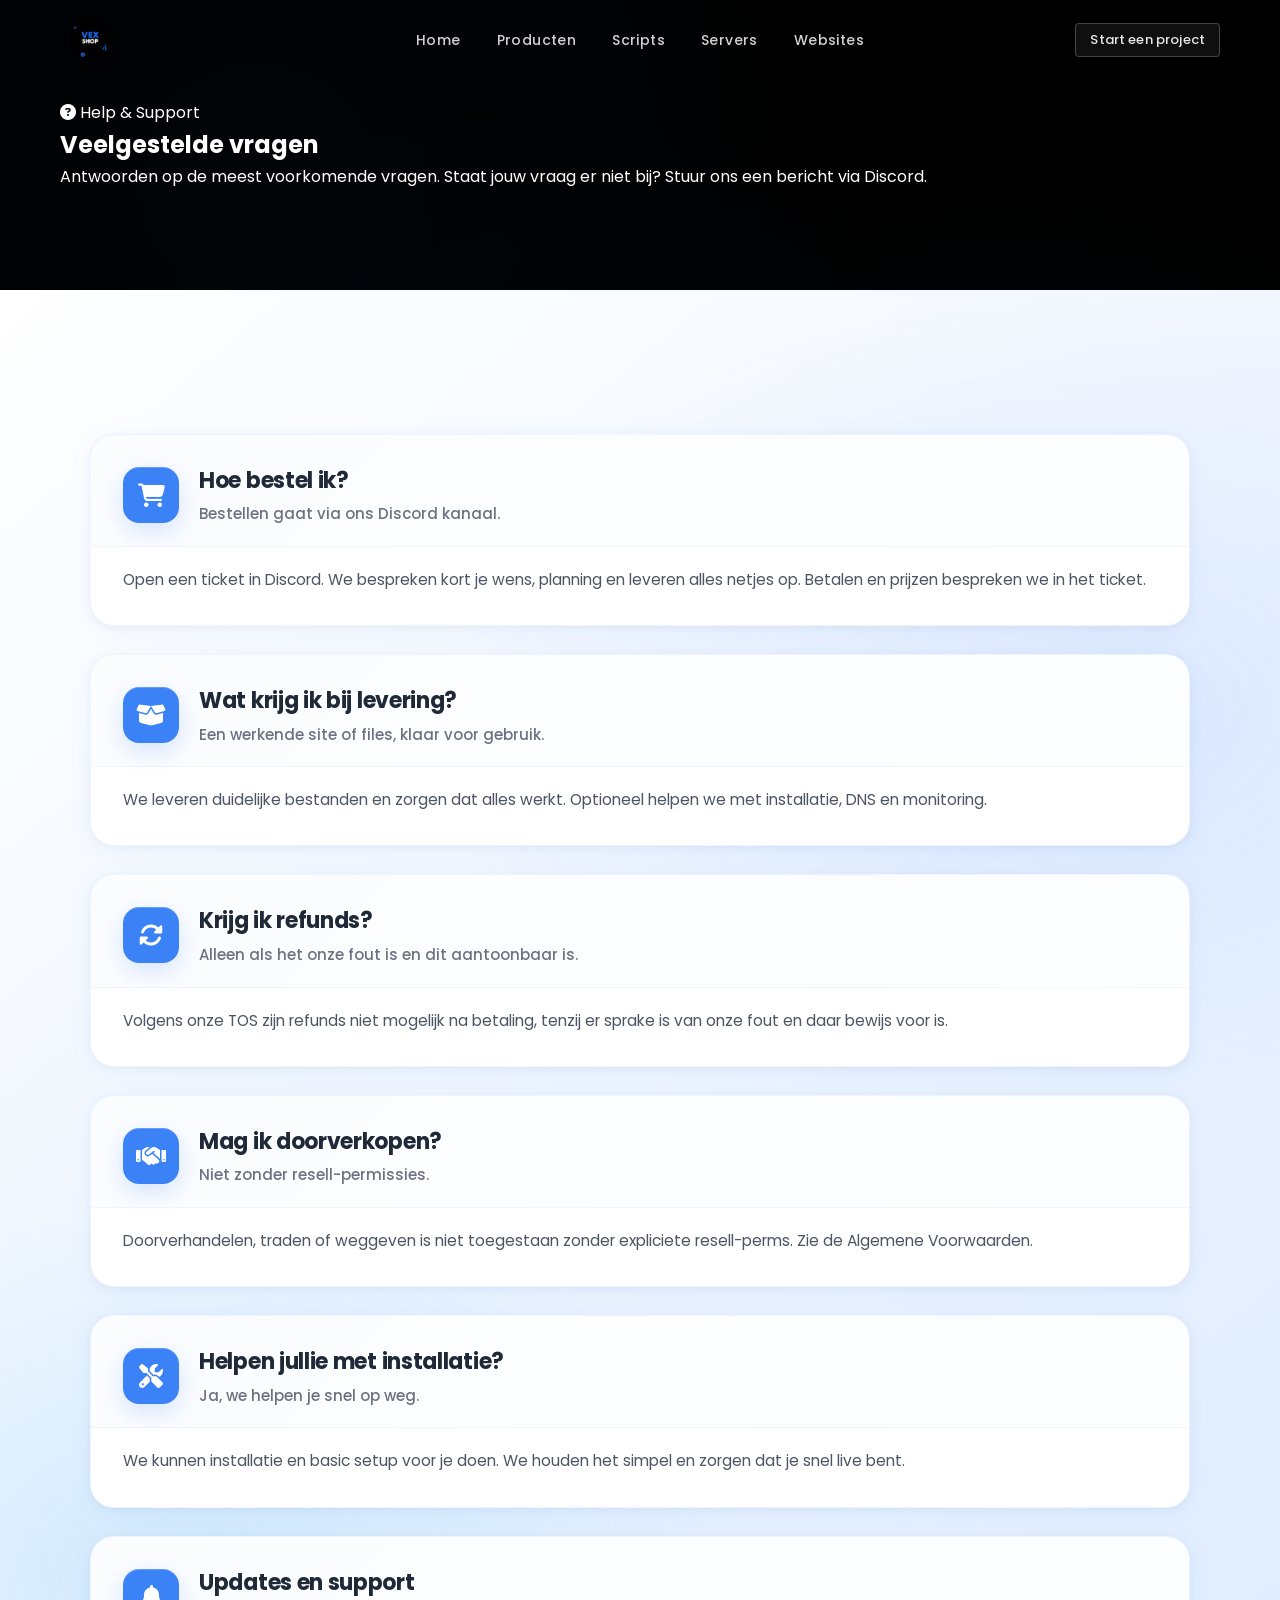
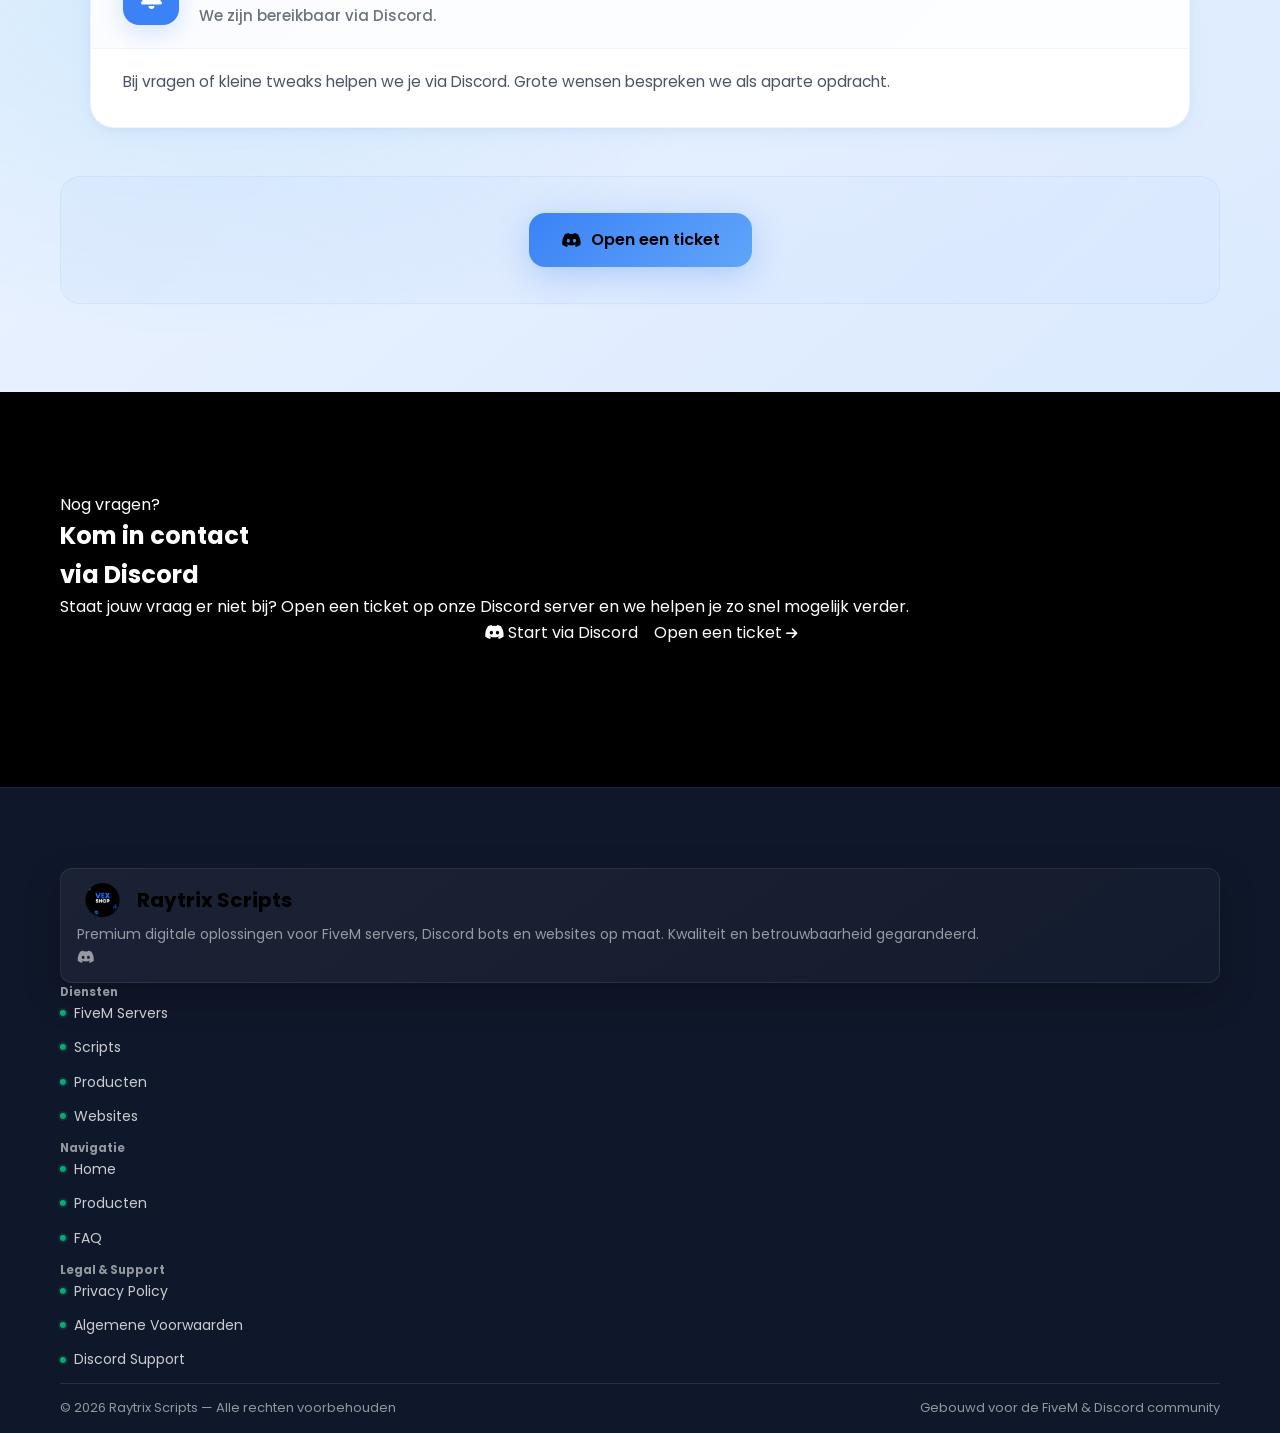
==== faq/index.html @ a4dfd723 "Create index.html" ====
<!DOCTYPE html>
<html lang="nl">
<head>
  <meta charset="UTF-8">
  <meta name="viewport" content="width=device-width, initial-scale=1.0">
  <meta name="description" content="Raytrix Scripts FAQ">
  <link rel="canonical" href="https://www.raytrix.nl/faq">
  <meta name="theme-color" content="#3b82f6">
  <meta property="og:type" content="website">
  <meta property="og:site_name" content="Raytrix Scripts">
  <meta property="og:title" content="FAQ - Raytrix Scripts">
  <meta property="og:description" content="Antwoorden op veelgestelde vragen. Hulp nodig? Open een ticket via Discord.">
  <meta property="og:url" content="https://www.raytrix.nl/faq">
  <meta property="og:image" content="https://www.raytrix.nl/assets/images/raytrixpng.png">
  <meta property="og:image:width" content="300">
  <meta property="og:image:height" content="300">
  <meta name="twitter:card" content="summary">
  <meta name="twitter:title" content="FAQ Raytrix Scripts">
  <meta name="twitter:description" content="Antwoorden op veelgestelde vragen. Hulp nodig? Open een ticket.">
  <meta name="twitter:image" content="https://www.raytrix.nl/assets/images/raytrixpng.png?v=2">
  <title>FAQ - Raytrix Scripts</title>
  <link rel="icon" type="image/png" href="../assets/images/favicon.png">
  <link rel="stylesheet" href="../assets/styles/main.css">
  <link rel="stylesheet" href="https://cdnjs.cloudflare.com/ajax/libs/font-awesome/6.4.0/css/all.min.css">
  <link href="https://fonts.googleapis.com/css2?family=Poppins:wght@300;400;500;600;700;800&display=swap" rel="stylesheet">
</head>
<body>
          <nav class="navbar" id="navbar">
        <div class="container">
            <div class="nav-wrapper">
                <a href="/home" class="logo">
                    <img src="../assets/images/raytrixpng.png" alt="Raytrix Scripts Logo">
                </a>
                <div class="nav-menu" id="navMenu">
                    <a href="/home" class="nav-link">Home</a>
                    <a href="/producten" class="nav-link">Producten</a>
                    <a href="/scripts" class="nav-link">Scripts</a>
                    <a href="/servers" class="nav-link">Servers</a>
                    <a href="/websites" class="nav-link">Websites</a>
                </div>
                <a href="https://discord.gg/raytrix" class="nav-cta-btn" target="_blank" rel="noopener noreferrer">Start een project</a>
                <div class="hamburger" id="hamburger">
                    <span></span>
                    <span></span>
                    <span></span>
                </div>
            </div>
        </div>
    </nav>

  <!-- Hero -->
      <section class="page-hero">
        <div class="container">
            <div class="page-hero-kicker">
                <i class="fas fa-circle-question"></i>
                Help & Support
            </div>
            <h1>Veelgestelde vragen</h1>
            <p class="page-hero-sub">Antwoorden op de meest voorkomende vragen. Staat jouw vraag er niet bij? Stuur ons een bericht via Discord.</p>
        </div>
    </section>

  <!-- FAQ content -->
  <section class="websites-band" id="faq">
    <div class="container">
      <div class="info-blocks">
        <section class="info-block">
          <header class="info-head">
            <span class="info-icon"><i class="fas fa-shopping-cart"></i></span>
            <div>
              <h3>Hoe bestel ik?</h3>
              <p>Bestellen gaat via ons Discord kanaal.</p>
            </div>
          </header>
          <p class="info-text">Open een ticket in Discord. We bespreken kort je wens, planning en leveren alles netjes op. Betalen en prijzen bespreken we in het ticket.</p>
        </section>

        <section class="info-block">
          <header class="info-head">
            <span class="info-icon"><i class="fas fa-box-open"></i></span>
            <div>
              <h3>Wat krijg ik bij levering?</h3>
              <p>Een werkende site of files, klaar voor gebruik.</p>
            </div>
          </header>
          <p class="info-text">We leveren duidelijke bestanden en zorgen dat alles werkt. Optioneel helpen we met installatie, DNS en monitoring.</p>
        </section>

        <section class="info-block">
          <header class="info-head">
            <span class="info-icon"><i class="fas fa-rotate"></i></span>
            <div>
              <h3>Krijg ik refunds?</h3>
              <p>Alleen als het onze fout is en dit aantoonbaar is.</p>
            </div>
          </header>
          <p class="info-text">Volgens onze TOS zijn refunds niet mogelijk na betaling, tenzij er sprake is van onze fout en daar bewijs voor is.</p>
        </section>

        <section class="info-block">
          <header class="info-head">
            <span class="info-icon"><i class="fas fa-handshake"></i></span>
            <div>
              <h3>Mag ik doorverkopen?</h3>
              <p>Niet zonder resell-permissies.</p>
            </div>
          </header>
          <p class="info-text">Doorverhandelen, traden of weggeven is niet toegestaan zonder expliciete resell-perms. Zie de Algemene Voorwaarden.</p>
        </section>

        <section class="info-block">
          <header class="info-head">
            <span class="info-icon"><i class="fas fa-screwdriver-wrench"></i></span>
            <div>
              <h3>Helpen jullie met installatie?</h3>
              <p>Ja, we helpen je snel op weg.</p>
            </div>
          </header>
          <p class="info-text">We kunnen installatie en basic setup voor je doen. We houden het simpel en zorgen dat je snel live bent.</p>
        </section>

        <section class="info-block">
          <header class="info-head">
            <span class="info-icon"><i class="fas fa-bell"></i></span>
            <div>
              <h3>Updates en support</h3>
              <p>We zijn bereikbaar via Discord.</p>
            </div>
          </header>
          <p class="info-text">Bij vragen of kleine tweaks helpen we je via Discord. Grote wensen bespreken we als aparte opdracht.</p>
        </section>
      </div>

      <div class="websites-cta">
        <a href="https://discord.gg/raytrix" class="btn btn-primary" target="_blank" rel="noopener noreferrer"><i class="fab fa-discord"></i> Open een ticket</a>
      </div>
    </div>
  </section>
    <!-- ============================================================
         CTA
    ============================================================ -->
    <section class="cta-section">
        <div class="cta-glow cta-glow-1"></div>
        <div class="cta-glow cta-glow-2"></div>
        <div class="cta-glow cta-glow-3"></div>
        <div class="cta-glow cta-glow-4"></div>
        <div class="container">
            <div class="cta-inner">
                <span class="cta-tag">Nog vragen?</span>
                <h2 class="cta-title">Kom in contact<br>via Discord</h2>
                <p class="cta-desc">Staat jouw vraag er niet bij? Open een ticket op onze Discord server en we helpen je zo snel mogelijk verder.</p>
                <div class="cta-actions">
                    <a href="https://discord.gg/raytrix" class="cta-btn-primary" target="_blank" rel="noopener noreferrer">
                        <i class="fab fa-discord cta-discord-icon"></i>
                        Start via Discord
                    </a>
                    <a href="https://discord.gg/raytrix" class="cta-btn-ghost">
                        Open een ticket <i class="fas fa-arrow-right" style="font-size:13px"></i>
                    </a>
                </div>
            </div>
        </div>
    </section>

    <!-- ============================================================
         FOOTER
    ============================================================ -->
    <footer class="footer-v2">
        <div class="container">
            <div class="footer-main">
                <div class="footer-brand">
                    <a href="/home" class="footer-logo">
                        <img src="../assets/images/raytrixpng.png" alt="Raytrix Scripts Logo">
                        <span>Raytrix Scripts</span>
                    </a>
                    <p>Premium digitale oplossingen voor FiveM servers, Discord bots en websites op maat. Kwaliteit en betrouwbaarheid gegarandeerd.</p>
                    <a href="https://discord.gg/raytrix" class="footer-discord-icon" target="_blank" rel="noopener noreferrer" aria-label="Discord Community">
                        <i class="fab fa-discord"></i>
                    </a>
                </div>
                <div class="footer-links">
                    <div class="footer-col">
                        <h5>Diensten</h5>
                        <ul>
                            <li><a href="/servers">FiveM Servers</a></li>
                            <li><a href="/scripts">Scripts</a></li>
                            <li><a href="/producten">Producten</a></li>
                            <li><a href="/websites">Websites</a></li>
                        </ul>
                    </div>
                    <div class="footer-col">
                        <h5>Navigatie</h5>
                        <ul>
                            <li><a href="/home">Home</a></li>
                            <li><a href="/producten">Producten</a></li>
                            <li><a href="/faq">FAQ</a></li>
                        </ul>
                    </div>
                    <div class="footer-col">
                        <h5>Legal &amp; Support</h5>
                        <ul>
                            <li><a href="/privacy">Privacy Policy</a></li>
                            <li><a href="/terms">Algemene Voorwaarden</a></li>
                            <li><a href="https://discord.gg/raytrix" target="_blank" rel="noopener noreferrer">Discord Support</a></li>
                        </ul>
                    </div>
                </div>
            </div>
            <div class="footer-bottom">
                <span>&copy; 2026 Raytrix Scripts &mdash; Alle rechten voorbehouden</span>
                <span>Gebouwd voor de FiveM &amp; Discord community</span>
            </div>
        </div>
    </footer>


  <button class="scroll-top" id="scrollTop" aria-label="Terug naar boven" title="Terug naar boven">
    <i class="fas fa-arrow-up"></i>
  </button>

  <script src="../js/main.js"></script>
</body>
</html>
---- assets/styles/main.css ----
/* ============================================
   PRODUCT HERO ALTERNATE (Split Layout)
   ============================================ */
.product-hero-alt {
    position: relative;
    padding: 90px 0 70px;
    min-height: 58vh;
    display: flex;
    align-items: center;
    color: #000000;
    overflow: hidden;
}

.product-hero-alt .hero-bg-layer {
    position: absolute;
    inset: 0;
    background:
        radial-gradient(1100px 600px at 85% 35%, rgba(59,130,246,0.15) 0%, rgba(59,130,246,0) 60%),
        radial-gradient(900px 520px at 15% 70%, rgba(96,165,250,0.14) 0%, rgba(96,165,250,0) 65%),
        linear-gradient(135deg, #3e75b3 0%, #28549d 55%, #0a2c56 100%);
    background-blend-mode: screen, screen, normal;
    filter: saturate(1.05);
    z-index: 0;
}

.product-hero-alt::after {
    content: '';
    position: absolute;
    inset: 0;
    background: linear-gradient(to bottom, rgba(0,0,0,0.25), rgba(0,0,0,0.4));
    mix-blend-mode: multiply;
    pointer-events: none;
}

.product-hero-alt .container { position: relative; z-index: 2; }

.hero-flex { display: flex; flex-wrap: wrap; gap: 46px; align-items: stretch; justify-content: space-between; }

.hero-panel {
    background: linear-gradient(135deg, rgba(255,255,255,0.14) 0%, rgba(255,255,255,0.06) 100%);
    -webkit-backdrop-filter: blur(18px);
            backdrop-filter: blur(18px);
    border: 1px solid rgba(255,255,255,0.25);
    border-radius: 28px;
    position: relative;
    box-shadow: 0 18px 54px rgba(0,0,0,0.25);
    overflow: hidden;
    flex: 1 1 460px;
    display: flex;
}

.hero-panel::before {
    content: '';
    position: absolute;
    inset: 0;
    background: linear-gradient(160deg, rgba(255,255,255,0.35), rgba(255,255,255,0));
    opacity: .18;
    pointer-events: none;
}

.hero-panel-inner { padding: 42px 44px 40px; display: flex; flex-direction: column; gap: 20px; }

.hero-chip {
    display: inline-flex; align-items: center; gap:8px;
    padding: 8px 18px;
    font-size: 12px; font-weight:700; letter-spacing:1px; text-transform:uppercase;
    background: rgba(255,255,255,0.18);
    border:1px solid rgba(255,255,255,0.38);
    border-radius: 999px;
}

.product-hero-alt h1 { font-size: 52px; font-weight: 800; line-height:1.05; margin: 4px 0 8px; }
.product-hero-alt .hero-lead { font-size:17px; line-height:1.55; max-width: 640px; color: rgba(255,255,255,0.92); }

.hero-points { display: flex; flex-wrap: wrap; gap: 14px 24px; margin: 4px 0 6px; }
.hero-points li { display: inline-flex; align-items: center; gap:8px; font-size:13px; font-weight:600; letter-spacing:.3px; }
.hero-points i { font-size:14px; color:#ffffff; }

.hero-actions { display: flex; flex-wrap: wrap; gap: 16px; margin-top: 6px; }

/* Showcase Panel */
.showcase-panel { flex: 0 1 380px; padding: 34px 36px 32px; flex-direction: column; justify-content: space-between; }
.showcase-grid { display: grid; grid-template-columns: repeat(2, minmax(140px,1fr)); gap: 18px; }
.showcase-item { position: relative; background: rgba(255,255,255,0.12); border:1px solid rgba(255,255,255,0.28); border-radius: 18px; padding: 18px 16px 16px; display:flex; flex-direction:column; gap:10px; overflow:hidden; transition: var(--transition-normal); }
.showcase-item::after { content:''; position:absolute; inset:0; background: linear-gradient(135deg, rgba(255,255,255,0.35), rgba(255,255,255,0)); opacity:0; transition: var(--transition-normal); }
.showcase-item:hover { transform: translateY(-6px); box-shadow: 0 12px 36px rgba(0,0,0,0.28); }
.showcase-item:hover::after { opacity:.35; }
.showcase-item span { font-size:13px; font-weight:600; letter-spacing:.4px; color:#ffffff; }
.sc-icon { width:46px; height:46px; display:flex; align-items:center; justify-content:center; border-radius:14px; background: linear-gradient(135deg, #3b82f6,#60a5fa); color:#ffffff; font-size:20px; box-shadow:0 6px 18px rgba(59,130,246,0.35); }

.hero-mini-metrics { display:flex; gap: 26px; margin-top: 34px; flex-wrap:wrap; }
.metric { display:flex; flex-direction:column; gap:4px; }
.met-value { font-size:34px; font-weight:800; line-height:1; }
.met-label { font-size:12px; font-weight:600; letter-spacing:1px; text-transform:uppercase; color: rgba(255,255,255,0.85); }

@media (max-width: 1100px){ .hero-flex { gap:38px; } .product-hero-alt h1{ font-size:48px; } }
@media (max-width: 968px){ .hero-flex { flex-direction:column; } .showcase-panel { flex:1 1 auto; } .hero-panel { flex:1 1 auto; } .hero-mini-metrics { justify-content:center; } .product-hero-alt h1{ font-size:46px; text-align:center; } .product-hero-alt .hero-lead, .hero-points{ text-align:center; justify-content:center; } .hero-actions{ justify-content:center; } .hero-chip{ margin-left:auto; margin-right:auto; } }
@media (max-width: 600px){ .product-hero-alt{ padding:70px 0 60px; min-height:62vh; } .product-hero-alt h1{ font-size:38px; } .hero-panel-inner{ padding:34px 32px 32px; } .showcase-grid{ gap:14px; } .sc-icon{ width:42px; height:42px; font-size:18px; } .met-value{ font-size:30px; } }
/* ============================================
   Raytrix Scripts - MAIN STYLESHEET
   Professional Green & White Theme
   ============================================ */

/* ============================================
   VARIABLES & RESET
   ============================================ */
:root {
    /* Colors */
    --primary-color: #3b82f6;
    --primary-dark: #60a5fa;
    --primary-light: #93c5fd;
    --primary-glow: rgba(59, 130, 246, 0.3);
    
    --secondary-color: #ffffff;
    --secondary-light: #374151;
    
    --white: #000000;
    --off-white: #f9fafb;
    --light-gray: #f3f4f6;
    --gray: #9ca3af;
    --dark-gray: #bbc8d9;
    
    --success: #3b82f6;
    --warning: #f59e0b;
    --error: #ef4444;
    
    /* Gradients */
    --gradient-primary: linear-gradient(135deg, #3b82f6 0%, #60a5fa 100%);
    --gradient-overlay: linear-gradient(135deg, rgba(59, 130, 246, 0.9) 0%, rgba(96, 165, 250, 0.95) 100%);
    --gradient-light: linear-gradient(to bottom, rgba(255, 255, 255, 0.05), rgba(255, 255, 255, 0));
    
    /* Typography */
    --font-primary: 'Poppins', sans-serif;
    --font-size-base: 16px;
    
    /* Spacing */
    --container-width: 1200px;
    --section-padding: 100px 0;
    --section-padding-mobile: 60px 0;
    
    /* Shadows */
    --shadow-sm: 0 2px 8px rgba(0, 0, 0, 0.05);
    --shadow-md: 0 4px 16px rgba(0, 0, 0, 0.1);
    --shadow-lg: 0 8px 32px rgba(0, 0, 0, 0.15);
    --shadow-xl: 0 16px 48px rgba(0, 0, 0, 0.2);
    --shadow-blue: 0 8px 32px rgba(59, 130, 246, 0.3);
    
    /* Border Radius */
    --radius-sm: 8px;
    --radius-md: 12px;
    --radius-lg: 16px;
    --radius-xl: 24px;
    
    /* Transitions */
    --transition-fast: 0.2s ease;
    --transition-normal: 0.3s ease;
    --transition-slow: 0.5s ease;
}

* {
    margin: 0;
    padding: 0;
    box-sizing: border-box;
}

html {
    scroll-behavior: smooth;
    overflow-x: hidden;
}

body {
    font-family: var(--font-primary);
    font-size: var(--font-size-base);
    line-height: 1.6;
    color: var(--secondary-color);
    background-color: var(--white);
    overflow-x: hidden;
}

/* Background Pattern */
body::before {
    content: '';
    position: fixed;
    top: 0;
    left: 0;
    width: 100%;
    height: 100%;
    background-image: 
        radial-gradient(circle at 20% 20%, rgba(59, 130, 246, 0.03) 0%, transparent 50%),
        radial-gradient(circle at 80% 80%, rgba(59, 130, 246, 0.03) 0%, transparent 50%),
        radial-gradient(circle at 40% 60%, rgba(59, 130, 246, 0.02) 0%, transparent 50%);
    pointer-events: none;
    z-index: -1;
}

img {
    max-width: 100%;
    height: auto;
    display: block;
}

a {
    text-decoration: none;
    color: inherit;
    transition: var(--transition-normal);
}

ul {
    list-style: none;
}

/* ============================================
   CONTAINER
   ============================================ */
.container {
    max-width: var(--container-width);
    margin: 0 auto;
    padding: 0 20px;
}

/* ============================================
   NAVIGATION
   ============================================ */
.navbar {
    position: fixed;
    top: 0;
    left: 0;
    width: 100%;
    padding: 20px 0;
    background-color: transparent;
    z-index: 1000;
    transition: var(--transition-normal);
}

.navbar.scrolled {
    background-color: rgba(0, 0, 0, 0.98);
    -webkit-backdrop-filter: blur(10px);
    backdrop-filter: blur(10px);
    box-shadow: var(--shadow-sm);
    padding: 15px 0;
}

.nav-wrapper {
    display: flex;
    justify-content: space-between;
    align-items: center;
    position: relative;
}

.logo {
    display: flex;
    align-items: center;
    gap: 0;
    transition: all 0.3s ease;
    cursor: pointer;
    position: relative;
}

.logo:hover {
    transform: translateY(-2px);
}

.logo:hover img {
    transform: rotate(-5deg) scale(1.08);
    filter: drop-shadow(0 4px 12px rgba(59,130,246,0.45));
}

.navbar:not(.scrolled) .logo:hover {
    color: #ffffff;
    text-shadow: 0 0 12px rgba(255,255,255,0.6);
}

.navbar.scrolled .logo {
    color: var(--secondary-color);
}

.navbar.scrolled .logo:hover {
    color: var(--primary-color);
}

.logo img {
    height: 40px;
    width: auto;
    filter: drop-shadow(0 2px 8px rgba(0, 0, 0, 0.2));
    transition: all 0.3s ease;
}

.navbar.scrolled .logo img {
    filter: drop-shadow(0 2px 4px rgba(0, 0, 0, 0.1));
}

.nav-menu {
    display: flex;
    align-items: center;
    gap: 36px;
    position: absolute;
    left: 50%;
    transform: translateX(-50%);
}

.nav-link {
    color: rgba(255, 255, 255, 0.82);
    font-size: 14px;
    font-weight: 500;
    letter-spacing: 0.4px;
    position: relative;
    padding: 6px 0;
    transition: color 0.2s ease;
    white-space: nowrap;
}

.navbar.scrolled .nav-link {
    color: #334155;
}

/* Underline: white on dark hero, blue on white scrolled navbar */
.nav-link::after {
    content: '';
    position: absolute;
    bottom: 0;
    left: 0;
    width: 0;
    height: 2px;
    background: rgba(255, 255, 255, 0.92);
    border-radius: 2px;
    transition: width 0.25s ease;
}

.navbar.scrolled .nav-link::after {
    background: #3b82f6;
}

.nav-link:hover::after,
.nav-link.active::after {
    width: 100%;
}

/* Ensure active underline persists in both states */
.navbar:not(.scrolled) .nav-link.active::after {
    width: 100%;
    background: rgba(255, 255, 255, 0.92);
}

.navbar.scrolled .nav-link.active::after {
    width: 100%;
    background: #3b82f6;
}

.nav-link:hover,
.nav-link.active {
    color: #ffffff;
}

.navbar.scrolled .nav-link:hover,
.navbar.scrolled .nav-link.active {
    color: #3b82f6;
}

/* ─── CTA Button in Navbar ─────────────────────── */
.nav-cta-btn {
    padding: 6px 14px;
    background: rgba(255, 255, 255, 0.06);
    border: 1px solid rgba(255, 255, 255, 0.22);
    color: rgba(255, 255, 255, 0.90);
    font-size: 13px;
    font-weight: 500;
    letter-spacing: 0.15px;
    border-radius: 4px;
    white-space: nowrap;
    flex-shrink: 0;
    text-decoration: none;
    transition: background 0.2s ease, border-color 0.2s ease, color 0.2s ease;
}

.nav-cta-btn:hover {
    background: rgba(255, 255, 255, 0.12);
    border-color: rgba(255, 255, 255, 0.40);
    color: #ffffff;
}

.navbar.scrolled .nav-cta-btn {
    background: transparent;
    border-color: #3b82f6;
    color: #3b82f6;
}

.navbar.scrolled .nav-cta-btn:hover {
    background: #3b82f6;
    color: #ffffff;
}

/* Screen reader only text */
.sr-only {
    position: absolute;
    width: 1px;
    height: 1px;
    margin: -1px;
    padding: 0;
    overflow: hidden;
    clip: rect(0 0 0 0);
    white-space: nowrap;
    border: 0;
}

/* Hamburger Menu */
.hamburger {
    display: none;
    flex-direction: column;
    gap: 6px;
    cursor: pointer;
    z-index: 1001;
    padding: 8px;
    border-radius: 8px;
    transition: all 0.3s ease;
}

.hamburger:hover {
    background: rgba(255, 255, 255, 0.1);
}

.navbar.scrolled .hamburger:hover {
    background: rgba(59, 130, 246, 0.1);
}

.hamburger span {
    width: 28px;
    height: 3px;
    background-color: var(--white);
    border-radius: 3px;
    transition: transform 0.3s ease, opacity 0.3s ease, background-color 0.2s ease;
    will-change: transform, opacity;
}

.navbar.scrolled .hamburger span {
    background-color: var(--secondary-color);
}

.page-section {
    padding: 60px 0;
}

.page-section .section-title {
    font-size: 36px;
}

/* ============================================
   HERO SECTION
   ============================================ */
.hero {
    position: relative;
    min-height: 100vh;
    display: flex;
    align-items: center;
    justify-content: center;
    overflow: hidden;
    color: var(--white);
}

.hero-background {
    position: absolute;
    top: 0;
    left: 0;
    width: 100%;
    height: 100%;
    z-index: -1;
}

.hero-background img {
    width: 100%;
    height: 100%;
    object-fit: cover;
}

.hero-overlay {
    position: absolute;
    top: 0;
    left: 0;
    width: 100%;
    height: 100%;
    background: var(--gradient-overlay);
}

.hero-content {
    text-align: center;
    position: relative;
    z-index: 1;
    padding: 0 20px;
}

.hero-title {
    font-size: 64px;
    font-weight: 800;
    margin-bottom: 24px;
    line-height: 1.2;
    display: flex;
    flex-direction: column;
    gap: 8px;
}

.hero-subtitle {
    font-size: 28px;
    font-weight: 600;
    margin-bottom: 16px;
    color: rgba(255, 255, 255, 0.95);
}

.hero-description {
    font-size: 18px;
    margin-bottom: 40px;
    color: rgba(255, 255, 255, 0.9);
    max-width: 600px;
    margin-left: auto;
    margin-right: auto;
}

/* New refined hero elements */
.hero-badge {
    display: inline-block;
    padding: 10px 22px;
    background: rgba(255, 255, 255, 0.12);
    -webkit-backdrop-filter: blur(12px);
    backdrop-filter: blur(12px);
    border: 1px solid rgba(255, 255, 255, 0.25);
    border-radius: var(--radius-lg);
    font-size: 13px;
    font-weight: 600;
    letter-spacing: 1px;
    text-transform: uppercase;
    margin: 0 auto 24px;
    color: var(--white);
    position: relative;
}

.hero-badge::after {
    content: '';
    position: absolute;
    inset: 0;
    border-radius: inherit;
    padding: 1px;
    background: linear-gradient(135deg, rgba(255,255,255,0.35), rgba(255,255,255,0));
    -webkit-mask: linear-gradient(#fff 0 0) content-box, linear-gradient(#fff 0 0);
    mask: linear-gradient(#fff 0 0) content-box, linear-gradient(#fff 0 0);
    -webkit-mask-composite: xor;
    mask-composite: exclude;
}

.hero-title {
    font-size: 72px;
    font-weight: 800;
    margin-bottom: 12px;
    line-height: 1.05;
}

.hero-tagline {
    font-size: 22px;
    font-weight: 600;
    color: rgba(255,255,255,0.95);
    margin-bottom: 24px;
    text-align: center;
    line-height: 1.25;
    max-width: 900px;
    margin-left: auto;
    margin-right: auto;
}

.hero-value {
    font-size: 18px;
    font-weight: 400;
    line-height: 1.55;
    color: rgba(255,255,255,0.9);
    max-width: 760px;
    margin: 12px auto 50px;
}
/* Removed obsolete carousel/rotate styles */

.hero-rotate-item {
    position: absolute;
    top: 0;
    left: 0;
    width: 100%;
    opacity: 0;
    transform: translateY(8px);
    transition: opacity .8s var(--transition-normal), transform .8s var(--transition-normal);
    font-weight: 600;
    background: linear-gradient(135deg, #ffffff 0%, #dbeafe 35%, #3b82f6 100%);
    -webkit-background-clip: text;
            background-clip: text;
    color: transparent;
    letter-spacing: .5px;
}

.hero-rotate-item.active {
    opacity: 1;
    transform: translateY(0);
}

/* Highlight styles */
.hero-highlight {
    /* Use white for strong contrast on green overlay */
    color: #ffffff;
    font-weight: 600;
    position: relative;
}

.hero-highlight::after {
    content: '';
    position: absolute;
    left: 0;
    bottom: 2px;
    width: 0;
    height: 3px;
    /* High-contrast underline in white for visibility */
    background: linear-gradient(90deg, rgba(255,255,255,0.95), rgba(255,255,255,0.8));
    transition: width .5s ease;
}

.hero-highlight:hover::after {
    width: 100%;
}

.hero-highlight-alt {
    background: linear-gradient(135deg, rgba(255,255,255,0.15) 0%, rgba(59,130,246,0.35) 100%);
    padding: 4px 10px;
    border-radius: 999px;
    font-weight: 600;
    display: inline-block;
    position: relative;
    line-height: 1.1;
    box-shadow: 0 4px 14px rgba(59, 130, 246,0.25);
}

.hero-highlight-alt::before {
    content: '';
    position: absolute;
    inset: 0;
    border-radius: inherit;
    background: linear-gradient(135deg, rgba(255,255,255,0.7), rgba(255,255,255,0));
    opacity: .2;
    pointer-events: none;
}

@media (max-width: 768px) {
    .hero-highlight-alt { padding: 3px 8px; }
}

@media (max-width: 1200px) {
    .hero-title { font-size: 56px; }
    .hero-tagline { font-size: 20px; }
    .hero-value { font-size: 16px; max-width: 640px; }
}

@media (max-width: 768px) {
    .hero-title { font-size: 44px; }
    .hero-tagline { font-size: 18px; }
    .hero-value { font-size: 15px; }
}

@media (max-width: 480px) {
    .hero-title { font-size: 34px; }
    .hero-tagline { font-size: 16px; }
    .hero-value { font-size: 14px; }
    .hero-badge { font-size: 11px; padding: 8px 16px; margin-bottom: 18px; }
}

.hero-buttons {
    display: flex;
    gap: 20px;
    justify-content: center;
    flex-wrap: wrap;
}

/* Text Reveal Animation */
.text-reveal {
    opacity: 0;
    transform: translateY(30px);
    animation: revealText 0.8s ease forwards;
}

.text-reveal.delay-1 { animation-delay: 0.2s; }
.text-reveal.delay-2 { animation-delay: 0.4s; }
.text-reveal.delay-3 { animation-delay: 0.6s; }
.text-reveal.delay-4 { animation-delay: 0.8s; }

@keyframes revealText {
    to {
        opacity: 1;
        transform: translateY(0);
    }
}

/* Scroll Indicator */
.scroll-indicator {
    position: absolute;
    bottom: 40px;
    left: 50%;
    transform: translateX(-50%);
    animation: bounce 2s infinite;
}

.mouse {
    width: 28px;
    height: 45px;
    border: 2px solid var(--white);
    border-radius: 15px;
    position: relative;
}

.mouse::before {
    content: '';
    position: absolute;
    top: 8px;
    left: 50%;
    transform: translateX(-50%);
    width: 4px;
    height: 8px;
    background-color: var(--white);
    border-radius: 2px;
    animation: mouseScroll 2s infinite;
}

@keyframes bounce {
    0%, 20%, 50%, 80%, 100% { transform: translateX(-50%) translateY(0); }
    40% { transform: translateX(-50%) translateY(-10px); }
    60% { transform: translateX(-50%) translateY(-5px); }
}

@keyframes mouseScroll {
    0% { opacity: 1; transform: translateX(-50%) translateY(0); }
    100% { opacity: 0; transform: translateX(-50%) translateY(15px); }
}

/* ============================================
   BUTTONS
   ============================================ */
.btn {
    display: inline-flex;
    align-items: center;
    gap: 10px;
    padding: 14px 32px;
    font-size: 16px;
    font-weight: 600;
    border-radius: var(--radius-lg);
    cursor: pointer;
    border: none;
    transition: var(--transition-normal);
    position: relative;
    overflow: hidden;
}

.btn::before {
    content: '';
    position: absolute;
    top: 50%;
    left: 50%;
    width: 0;
    height: 0;
    border-radius: 50%;
    background-color: rgba(255, 255, 255, 0.2);
    transform: translate(-50%, -50%);
    transition: width 0.6s, height 0.6s;
}

.btn:hover::before {
    width: 300px;
    height: 300px;
}

.btn-primary {
    background: var(--gradient-primary);
    color: var(--white);
    box-shadow: var(--shadow-blue);
}

.btn-primary:hover {
    transform: translateY(-3px);
    box-shadow: 0 12px 40px rgba(59, 130, 246, 0.4);
}

.btn-secondary {
    background: rgba(255, 255, 255, 0.1);
    -webkit-backdrop-filter: blur(10px);
    backdrop-filter: blur(10px);
    color: var(--white);
    border: 2px solid rgba(255, 255, 255, 0.3);
}

.btn-secondary:hover {
    background: rgba(255, 255, 255, 0.2);
    border-color: rgba(255, 255, 255, 0.5);
    transform: translateY(-3px);
}

.btn-large {
    padding: 18px 40px;
    font-size: 18px;
}

.btn-lg {
    padding: 16px 36px;
    font-size: 17px;
    font-weight: 700;
}

/* ============================================
   SECTIONS
   ============================================ */
section {
    padding: var(--section-padding);
    position: relative;
}

.section-header {
    text-align: center;
    margin-bottom: 60px;
}

.section-label {
    display: inline-block;
    padding: 8px 20px;
    background: linear-gradient(135deg, rgba(59, 130, 246, 0.1) 0%, rgba(96, 165, 250, 0.1) 100%);
    color: var(--primary-color);
    font-size: 14px;
    font-weight: 600;
    text-transform: uppercase;
    letter-spacing: 1px;
    border-radius: var(--radius-lg);
    margin-bottom: 16px;
}

.section-title {
    font-size: 48px;
    font-weight: 800;
    color: var(--secondary-color);
    margin-bottom: 16px;
    line-height: 1.2;
}

.section-description {
    font-size: 18px;
    color: var(--dark-gray);
    max-width: 600px;
    margin: 0 auto;
}

/* ============================================
   SERVICES SECTION
   ============================================ */
.services {
    position: relative;
    background: linear-gradient(135deg, #dbeafe 0%, #ffffff 60%)
        , radial-gradient(circle at 85% 15%, rgba(59,130,246,0.12) 0%, transparent 55%)
        , radial-gradient(circle at 10% 80%, rgba(96,165,250,0.10) 0%, transparent 60%);
    background-blend-mode: normal, screen, screen;
    overflow: hidden;
}

.services::after {
    content: '';
    position: absolute;
    inset: 0;
    pointer-events: none;
    background: radial-gradient(circle at 30% 40%, rgba(59,130,246,0.15) 0%, rgba(59,130,246,0.0) 60%);
    filter: blur(60px);
    opacity: 0.22;
}

.services-grid {
    display: grid;
    grid-template-columns: repeat(2, 1fr);
    gap: 28px;
    align-items: stretch;
    max-width: 1200px;
    margin: 0 auto;
}

@media (max-width: 1200px) {
    .services-grid {
        grid-template-columns: repeat(2, 1fr);
        gap: 24px;
    }
}

@media (max-width: 768px) {
    .services-grid {
        grid-template-columns: 1fr;
    }
}

.service-card {
    background: var(--white);
    padding: 32px;
    border-radius: var(--radius-xl);
    box-shadow: var(--shadow-md);
    transition: all 0.4s cubic-bezier(0.4, 0, 0.2, 1);
    position: relative;
    overflow: hidden;
    border: 1px solid rgba(59, 130, 246,0.08);
    display: flex;
    flex-direction: column;
}

.service-card::before {
    /* Disabled decorative top bar to keep hover visually identical */
    content: none;
}

/* Keep hover identical – no extra bar reveal */
.service-card:hover::before { content: none; }

/* Professional hover: elegant lift with enhanced shadow - clean & modern */
.service-card:hover {
    transform: translateY(-8px);
    box-shadow: 
        0 0 0 2px rgba(59, 130, 246, 0.15),
        0 20px 48px rgba(59, 130, 246, 0.18), 
        0 8px 16px rgba(0, 0, 0, 0.08);
    border-color: rgba(59, 130, 246, 0.12);
    background: linear-gradient(to bottom, #ffffff 0%, rgba(59, 130, 246, 0.015) 100%);
}

.service-card.featured {
    background: var(--gradient-primary);
    color: var(--white);
    border: 1px solid rgba(255,255,255,0.3);
}

/* Featured: stronger hover with premium glow effect - subtle & elegant */
.service-card.featured:hover {
    transform: translateY(-8px);
    box-shadow: 
        0 0 0 2px rgba(255, 255, 255, 0.25),
        0 24px 60px rgba(59, 130, 246, 0.5), 
        0 12px 24px rgba(0, 0, 0, 0.12);
    border-color: rgba(255, 255, 255, 0.45);
    filter: brightness(1.04) saturate(1.05);
}

.featured-badge {
    position: absolute;
    top: 20px;
    right: 20px;
    background: rgba(255, 255, 255, 0.2);
    -webkit-backdrop-filter: blur(10px);
    backdrop-filter: blur(10px);
    padding: 6px 16px;
    border-radius: var(--radius-lg);
    font-size: 12px;
    font-weight: 700;
    text-transform: uppercase;
    letter-spacing: 1px;
}

.service-icon {
    width: 64px;
    height: 64px;
    background: linear-gradient(135deg, rgba(59, 130, 246, 0.1) 0%, rgba(96, 165, 250, 0.1) 100%);
    border-radius: var(--radius-lg);
    display: flex;
    align-items: center;
    justify-content: center;
    margin-bottom: 20px;
    font-size: 28px;
    color: var(--primary-color);
    transition: all 0.3s cubic-bezier(0.4, 0, 0.2, 1);
}

.service-card.featured .service-icon {
    background: rgba(255, 255, 255, 0.2);
    color: var(--white);
}

/* Icon subtle glow on card hover - no scale, clean & professional */
.service-card:hover .service-icon { 
    box-shadow: 0 6px 18px rgba(59, 130, 246, 0.25);
    background: linear-gradient(135deg, rgba(59, 130, 246, 0.15) 0%, rgba(96, 165, 250, 0.15) 100%);
    color: var(--primary-dark);
}

.service-card.featured:hover .service-icon {
    box-shadow: 0 6px 18px rgba(255, 255, 255, 0.35);
    background: rgba(255, 255, 255, 0.28);
}

.service-card h3 {
    font-size: 22px;
    font-weight: 700;
    margin-bottom: 10px;
    transition: all 0.3s ease;
}

.service-card:hover h3 {
    color: var(--primary-color);
    transform: translateY(-1px);
}

.service-card.featured:hover h3 {
    color: var(--white);
    transform: translateY(-1px);
    text-shadow: 0 2px 8px rgba(0, 0, 0, 0.1);
}

.service-card p {
    font-size: 14px;
    line-height: 1.5;
    margin-bottom: 18px;
    opacity: 0.9;
    transition: opacity 0.3s ease;
}

.service-card:hover p {
    opacity: 1;
}

.service-features {
    margin-bottom: 20px;
}

.service-features li {
    display: flex;
    align-items: center;
    gap: 10px;
    padding: 6px 0;
    font-size: 13px;
}

.service-features i {
    color: var(--primary-color);
    font-size: 12px;
}

.service-card.featured .service-features i {
    color: var(--white);
}

.service-link {
    display: inline-flex;
    align-items: center;
    gap: 8px;
    color: var(--primary-color);
    font-weight: 600;
    transition: var(--transition-normal);
    position: relative;
}

.service-card.featured .service-link {
    color: var(--white);
}

/* Keep link layout stable; tint slightly on hover */
.service-link:hover { gap: 8px; color: var(--primary-dark); text-decoration: none; }

.service-link i {
    transition: var(--transition-normal);
}

/* Service CTA buttons */
.service-cta {
    display: inline-flex;
    align-items: center;
    gap: 10px;
    padding: 14px 26px;
    font-size: 15px;
    font-weight: 600;
    border-radius: var(--radius-lg);
    background: linear-gradient(135deg, rgba(59,130,246,0.10) 0%, rgba(96,165,250,0.10) 100%);
    color: var(--primary-dark);
    border: 1px solid rgba(59,130,246,0.25);
    box-shadow: 0 4px 14px rgba(59,130,246,0.12);
    margin-top: auto;
    position: relative;
    overflow: hidden;
    transition: all 0.3s cubic-bezier(0.4, 0, 0.2, 1);
    text-decoration: none;
}

.service-cta::before {
    content: '';
    position: absolute;
    inset: 0;
    background: linear-gradient(135deg, rgba(255,255,255,0.5) 0%, rgba(255,255,255,0) 60%);
    opacity: 0;
    transition: var(--transition-normal);
}

.service-cta:hover {
    transform: translateY(-1px);
    background: var(--gradient-primary);
    color: #fff;
    border-color: transparent;
    box-shadow: 0 8px 24px rgba(59, 130, 246, 0.35);
}

.service-cta:hover::before {
    opacity: 0.25;
}

.service-card.featured .service-cta {
    background: rgba(255,255,255,0.15);
    color: #fff;
    border-color: rgba(255,255,255,0.4);
}

.service-card.featured .service-cta:hover {
    transform: translateY(-1px);
    background: #fff;
    color: var(--primary-dark);
    box-shadow: 0 8px 24px rgba(255, 255, 255, 0.4);
}

@media (max-width: 768px) {
    .service-cta { width: 100%; justify-content: center; }
}

/* Meta badges inside product card */
@media (max-width: 768px) {
    .service-card { padding: 32px; }
}

/* ============================================
   FEATURES SECTION
   ============================================ */
.features {
    padding: 100px 0;
    background: linear-gradient(180deg, #ffffff 0%, #f8fafc 50%, #f1f5f9 100%);
    position: relative;
    overflow: hidden;
}

.features::before {
    content: '';
    position: absolute;
    top: -50%;
    right: -10%;
    width: 600px;
    height: 600px;
    background: radial-gradient(circle, rgba(59,130,246,0.08) 0%, transparent 70%);
    border-radius: 50%;
    pointer-events: none;
}

.features::after {
    content: '';
    position: absolute;
    bottom: -30%;
    left: -5%;
    width: 500px;
    height: 500px;
    background: radial-gradient(circle, rgba(59, 130, 246,0.06) 0%, transparent 70%);
    border-radius: 50%;
    pointer-events: none;
}

.features .container {
    position: relative;
    z-index: 1;
}

.features-grid {
    display: grid;
    grid-template-columns: repeat(auto-fit, minmax(320px, 1fr));
    gap: 28px;
    margin-top: 60px;
}

.feature-item {
    background: linear-gradient(145deg, #ffffff 0%, #fefefe 100%);
    padding: 40px 32px;
    border-radius: 20px;
    box-shadow: 
        0 4px 20px rgba(15,23,42,0.08),
        0 1px 3px rgba(15,23,42,0.06);
    transition: all 0.4s cubic-bezier(0.4, 0, 0.2, 1);
    position: relative;
    overflow: hidden;
    border: 1px solid rgba(226,232,240,0.8);
    display: flex;
    flex-direction: column;
    align-items: flex-start;
    text-align: left;
    cursor: pointer;
}

.feature-item::before {
    content: '';
    position: absolute;
    top: 0;
    left: 0;
    right: 0;
    height: 3px;
    background: linear-gradient(90deg, 
        var(--primary-color) 0%, 
        #3b82f6 50%, 
        #60a5fa 100%);
    transform: scaleX(0);
    transform-origin: left;
    transition: transform 0.5s cubic-bezier(0.4, 0, 0.2, 1);
}

.feature-item::after {
    content: '';
    position: absolute;
    top: 0;
    left: 0;
    right: 0;
    bottom: 0;
    background: linear-gradient(135deg, 
        rgba(59,130,246,0.03) 0%, 
        rgba(37,99,235,0.05) 100%);
    opacity: 0;
    transition: opacity 0.4s ease;
    pointer-events: none;
    border-radius: 20px;
}

.feature-item:hover {
    transform: translateY(-8px) scale(1.02);
    box-shadow: 
        0 20px 40px rgba(37,99,235,0.15),
        0 8px 16px rgba(37,99,235,0.1),
        inset 0 1px 0 rgba(255,255,255,0.9);
    border-color: rgba(59,130,246,0.3);
}

.feature-item:hover::before {
    transform: scaleX(1);
}

.feature-item:hover::after {
    opacity: 1;
}

/* Icon Container - Modern gradient design */
.feature-icon {
    width: 72px;
    height: 72px;
    background: linear-gradient(135deg, 
        rgba(59,130,246,0.15) 0%, 
        rgba(37,99,235,0.1) 100%);
    border-radius: 16px;
    display: flex;
    align-items: center;
    justify-content: center;
    margin-bottom: 24px;
    font-size: 32px;
    color: var(--primary-color);
    transition: all 0.4s cubic-bezier(0.4, 0, 0.2, 1);
    flex-shrink: 0;
    position: relative;
    box-shadow: 
        0 4px 14px rgba(59,130,246,0.2),
        inset 0 1px 0 rgba(255,255,255,0.5);
}

.feature-icon::before {
    content: '';
    position: absolute;
    inset: -2px;
    background: linear-gradient(135deg, 
        rgba(59,130,246,0.5) 0%, 
        rgba(96,165,250,0.3) 100%);
    border-radius: 18px;
    opacity: 0;
    transition: opacity 0.4s ease;
    z-index: -1;
    filter: blur(8px);
}

.feature-icon i {
    font-size: 32px;
    line-height: 1;
    display: block;
    transition: transform 0.4s cubic-bezier(0.4, 0, 0.2, 1);
}

.feature-item:hover .feature-icon {
    background: linear-gradient(135deg, 
        rgba(59,130,246,0.25) 0%, 
        rgba(37,99,235,0.2) 100%);
    transform: translateY(-4px) rotate(5deg);
    box-shadow: 
        0 8px 24px rgba(59,130,246,0.3),
        inset 0 1px 0 rgba(255,255,255,0.6);
}

.feature-item:hover .feature-icon::before {
    opacity: 1;
}

.feature-item:hover .feature-icon i {
    transform: scale(1.1);
    color: #3b82f6;
}

/* Text styling */
.feature-item h3 {
    font-size: 22px;
    font-weight: 800;
    color: #0f172a;
    line-height: 1.2;
    margin-bottom: 16px;
    padding-bottom: 16px;
    transition: all 0.3s ease;
    position: relative;
    letter-spacing: -0.5px;
    border-bottom: 2px solid transparent;
    border-image: linear-gradient(90deg, 
        rgba(59,130,246,0.2) 0%, 
        rgba(59,130,246,0.1) 50%, 
        transparent 100%) 1;
}

.feature-item h3::after {
    content: '';
    position: absolute;
    bottom: -2px;
    left: 0;
    width: 0;
    height: 2px;
    background: linear-gradient(90deg, 
        var(--primary-color) 0%, 
        #3b82f6 100%);
    transition: width 0.5s cubic-bezier(0.4, 0, 0.2, 1);
}

.feature-item:hover h3 {
    color: var(--primary-color);
    transform: translateX(2px);
    border-image: linear-gradient(90deg, 
        rgba(59,130,246,0.4) 0%, 
        rgba(59,130,246,0.2) 50%, 
        transparent 100%) 1;
}

.feature-item:hover h3::after {
    width: 60px;
}

.feature-item p {
    font-size: 15px;
    color: #475569;
    line-height: 1.75;
    margin: 0;
    font-weight: 500;
    transition: all 0.3s ease;
    position: relative;
    letter-spacing: 0.2px;
    text-align: left;
}

.feature-item:hover p {
    color: #1e293b;
    letter-spacing: 0.3px;
}

@media (max-width: 1024px) {
    .features {
        padding: 80px 0;
    }
    .features-grid {
        gap: 24px;
        margin-top: 50px;
    }
    .feature-item {
        padding: 36px 28px;
    }
}

@media (max-width: 768px) {
    .features {
        padding: 70px 0;
    }
    .features::before,
    .features::after {
        opacity: 0.5;
    }
    .features-grid {
        grid-template-columns: repeat(auto-fit, minmax(280px, 1fr));
        gap: 20px;
        margin-top: 40px;
    }
    .feature-item {
        padding: 32px 24px;
    }
    .feature-item:hover {
        transform: translateY(-6px) scale(1.01);
    }
    .feature-icon {
        width: 64px;
        height: 64px;
        margin-bottom: 20px;
    }
    .feature-icon i {
        font-size: 28px;
    }
    .feature-item h3 {
        font-size: 18px;
    }
    .feature-item p {
        font-size: 14px;
        line-height: 1.6;
    }
}

@media (max-width: 480px) {
    .features {
        padding: 60px 0;
    }
    .features-grid {
        grid-template-columns: 1fr;
        gap: 16px;
    }
    .feature-item {
        padding: 28px 20px;
        border-radius: 16px;
    }
    .feature-item:hover {
        transform: translateY(-4px) scale(1);
    }
    .feature-icon {
        width: 60px;
        height: 60px;
        border-radius: 14px;
    }
    .feature-icon i {
        font-size: 26px;
    }
}

/* ============================================
   PROCESS SECTION
   ============================================ */
/* =====================
   PROCESS (Hoe het werkt)
   ===================== */
.process {
    position: relative;
    background: linear-gradient(135deg, #ffffff 0%, #f0f9ff 50%, #e0f2fe 100%);
    overflow: hidden;
    padding-bottom: 100px;
}

.process::after {
    content: '';
    position: absolute;
    inset: 0;
    pointer-events: none;
    background: 
        radial-gradient(circle at 25% 30%, rgba(59, 130, 246, 0.06) 0%, transparent 50%),
        radial-gradient(circle at 75% 70%, rgba(96, 165, 250, 0.06) 0%, transparent 50%);
}

.process-timeline {
    display: grid;
    grid-template-columns: repeat(auto-fit, minmax(260px, 1fr));
    gap: 40px;
    position: relative;
    max-width: 1200px;
    margin: 0 auto;
}

.process-step {
    text-align: center;
    position: relative;
    background: #ffffff;
    border: 1px solid rgba(59, 130, 246, 0.12);
    border-radius: 24px;
    padding: 40px 28px 36px;
    box-shadow: 
        0 4px 16px rgba(59, 130, 246, 0.08),
        0 2px 8px rgba(0, 0, 0, 0.04);
    transition: all 0.4s cubic-bezier(0.4, 0, 0.2, 1);
    overflow: hidden;
}

.process-step::before {
    content: '';
    position: absolute;
    top: 0;
    left: 0;
    right: 0;
    height: 4px;
    background: linear-gradient(90deg, #3b82f6, #60a5fa, #93c5fd);
    opacity: 0;
    transition: opacity 0.4s ease;
}

.process-step:hover {
    transform: translateY(-8px);
    box-shadow: 
        0 0 0 2px rgba(59, 130, 246, 0.1),
        0 20px 40px rgba(59, 130, 246, 0.15),
        0 8px 16px rgba(0, 0, 0, 0.08);
    border-color: rgba(59, 130, 246, 0.25);
}

.process-step:hover::before {
    opacity: 1;
}

.step-number {
    width: 90px;
    height: 90px;
    background: linear-gradient(135deg, #3b82f6 0%, #60a5fa 100%);
    border-radius: 50%;
    display: flex;
    align-items: center;
    justify-content: center;
    margin: 0 auto 24px;
    font-size: 36px;
    font-weight: 800;
    color: #ffffff;
    box-shadow: 
        0 8px 24px rgba(59, 130, 246, 0.3),
        0 4px 12px rgba(0, 0, 0, 0.1);
    position: relative;
    z-index: 2;
    transition: all 0.4s cubic-bezier(0.4, 0, 0.2, 1);
    border: 4px solid rgba(255, 255, 255, 0.9);
}

.step-number::after {
    content: '';
    position: absolute;
    inset: -12px;
    border-radius: 50%;
    background: linear-gradient(135deg, rgba(59, 130, 246, 0.3), rgba(96, 165, 250, 0.3));
    opacity: 0;
    filter: blur(16px);
    z-index: -1;
    transition: opacity 0.4s ease;
}

.process-step:hover .step-number {
    transform: scale(1.1) rotate(5deg);
    box-shadow: 
        0 12px 32px rgba(59, 130, 246, 0.4),
        0 6px 16px rgba(0, 0, 0, 0.15);
}

.process-step:hover .step-number::after {
    opacity: 0.6;
}

.step-content h3 {
    font-size: 22px;
    font-weight: 700;
    margin-bottom: 12px;
    color: var(--secondary-color);
    transition: color 0.3s ease;
}

.process-step:hover .step-content h3 {
    color: var(--primary-color);
}

.step-content p {
    font-size: 15px;
    color: var(--dark-gray);
    line-height: 1.7;
    transition: opacity 0.3s ease;
}

.process-step:hover .step-content p {
    opacity: 1;
}

/* Horizontal connector line for desktops */
@media (min-width: 992px) {
    .process-timeline::before {
        content: '';
        position: absolute;
        left: 8%;
        right: 8%;
        top: 93px;
        height: 3px;
        background: linear-gradient(
            90deg, 
            transparent 0%,
            rgba(59, 130, 246, 0.15) 10%,
            rgba(59, 130, 246, 0.3) 50%,
            rgba(59, 130, 246, 0.15) 90%,
            transparent 100%
        );
        border-radius: 2px;
        pointer-events: none;
        z-index: 0;
    }
}

/* Vertical connectors for mobile stacking */
@media (max-width: 991.98px) {
    .process-step:not(:last-child)::after {
        content: '';
        position: absolute;
        left: 50%;
        transform: translateX(-50%);
        bottom: -26px;
        width: 3px;
        height: 52px;
        background: linear-gradient(
            180deg,
            rgba(59, 130, 246, 0.3) 0%,
            rgba(96, 165, 250, 0.3) 100%
        );
        border-radius: 2px;
        z-index: -1;
    }
}

/* ============================================
   STATS SECTION
   ============================================ */
/* =====================
   STATS (Kerncijfers)
   ===================== */
.stats {
    position: relative;
    padding: 130px 0;
    background: linear-gradient(135deg, #f0f9ff 0%, #ffffff 50%, #f0f9ff 100%);
    overflow: hidden;
}

/* Modern decorative elements */
.stats::before {
    content: '';
    position: absolute;
    top: 0;
    left: 0;
    right: 0;
    height: 100%;
    background: 
        radial-gradient(circle at 15% 20%, rgba(59, 130, 246, 0.06) 0%, transparent 50%),
        radial-gradient(circle at 85% 80%, rgba(96, 165, 250, 0.06) 0%, transparent 50%);
    pointer-events: none;
    z-index: 0;
}

.stats::after {
    content: '';
    position: absolute;
    top: 50%;
    left: 50%;
    transform: translate(-50%, -50%);
    width: 1000px;
    height: 1000px;
    background: radial-gradient(circle, rgba(59, 130, 246, 0.04) 0%, transparent 70%);
    pointer-events: none;
    z-index: 0;
}

.stats-header {
    position: relative;
    z-index: 1;
    margin-bottom: 70px;
}

.stats-header .section-label {
    background: linear-gradient(135deg, rgba(59, 130, 246, 0.1) 0%, rgba(96, 165, 250, 0.1) 100%);
    border: 1px solid rgba(59, 130, 246, 0.2);
    color: var(--primary-color);
    backdrop-filter: blur(10px);
}

.stats-header .section-title {
    color: var(--secondary-color);
}

.stats-header .section-description {
    color: var(--dark-gray);
}

.stats-grid {
    position: relative;
    z-index: 1;
    display: grid;
    grid-template-columns: repeat(auto-fit, minmax(240px, 1fr));
    gap: 36px;
}

.stat-item {
    text-align: center;
    background: rgba(255, 255, 255, 0.95);
    backdrop-filter: blur(20px);
    border: 1px solid rgba(255, 255, 255, 0.5);
    border-radius: 32px;
    padding: 50px 40px 46px;
    box-shadow: 
        0 8px 32px rgba(0, 0, 0, 0.12),
        0 4px 16px rgba(0, 0, 0, 0.08),
        inset 0 1px 2px rgba(255, 255, 255, 0.8);
    transition: all 0.4s cubic-bezier(0.4, 0, 0.2, 1);
    position: relative;
    overflow: visible;
}

.stat-item::before {
    content: '';
    position: absolute;
    top: -2px;
    left: -2px;
    right: -2px;
    bottom: -2px;
    background: linear-gradient(135deg, rgba(255, 255, 255, 0.6), rgba(59, 130, 246, 0.3));
    border-radius: 32px;
    z-index: -1;
    opacity: 0;
    transition: opacity 0.4s ease;
}

.stat-item::after {
    content: '';
    position: absolute;
    inset: 0;
    background: linear-gradient(135deg, rgba(255, 255, 255, 0.1), transparent);
    border-radius: 32px;
    pointer-events: none;
}

.stat-item:hover {
    transform: translateY(-12px) scale(1.02);
    box-shadow: 
        0 24px 60px rgba(0, 0, 0, 0.2),
        0 12px 32px rgba(59, 130, 246, 0.3),
        inset 0 1px 2px rgba(255, 255, 255, 1);
    border-color: rgba(255, 255, 255, 0.8);
}

.stat-item:hover::before {
    opacity: 1;
}

.stat-icon {
    width: 100px;
    height: 100px;
    margin: 0 auto 32px;
    display: flex;
    align-items: center;
    justify-content: center;
    background: linear-gradient(135deg, #3b82f6 0%, #60a5fa 100%);
    border: 4px solid rgba(255, 255, 255, 0.9);
    border-radius: 28px;
    box-shadow: 
        0 8px 24px rgba(59, 130, 246, 0.4),
        0 4px 12px rgba(0, 0, 0, 0.15),
        inset 0 1px 2px rgba(255, 255, 255, 0.3);
    transition: all 0.4s cubic-bezier(0.4, 0, 0.2, 1);
    position: relative;
}

.stat-icon::after {
    content: '';
    position: absolute;
    inset: -8px;
    background: linear-gradient(135deg, rgba(59, 130, 246, 0.3), rgba(96, 165, 250, 0.3));
    border-radius: 32px;
    filter: blur(16px);
    opacity: 0;
    transition: opacity 0.4s ease;
    z-index: -1;
}

.stat-icon i {
    font-size: 48px;
    color: #ffffff;
    transition: all 0.3s ease;
    text-shadow: 0 2px 8px rgba(0, 0, 0, 0.2);
}

.stat-item:hover .stat-icon {
    transform: scale(1.12) rotate(-5deg);
    box-shadow: 
        0 12px 36px rgba(59, 130, 246, 0.5),
        0 6px 18px rgba(0, 0, 0, 0.2),
        inset 0 1px 2px rgba(255, 255, 255, 0.5);
    border-color: rgba(255, 255, 255, 1);
}

.stat-item:hover .stat-icon::after {
    opacity: 0.8;
}

.stat-item:hover .stat-icon i {
    transform: scale(1.1);
}

.stat-number {
    font-size: 72px;
    font-weight: 900;
    margin-bottom: 14px;
    display: block;
    line-height: 1.0;
    color: var(--secondary-color);
    text-shadow: 0 2px 4px rgba(0, 0, 0, 0.08);
    transition: all 0.4s cubic-bezier(0.4, 0, 0.2, 1);
    position: relative;
}

.stat-number::after {
    content: '';
    position: absolute;
    bottom: -8px;
    left: 50%;
    transform: translateX(-50%);
    width: 60px;
    height: 3px;
    background: linear-gradient(90deg, transparent, var(--primary-color), transparent);
    opacity: 0;
    transition: all 0.4s ease;
}

.stat-item:hover .stat-number {
    transform: scale(1.08);
    color: var(--primary-color);
}

.stat-item:hover .stat-number::after {
    opacity: 1;
    width: 80px;
}

.stat-label {
    font-size: 15px;
    font-weight: 700;
    text-transform: uppercase;
    letter-spacing: 1.5px;
    color: var(--dark-gray);
    transition: all 0.3s ease;
    margin-top: 8px;
}

.stat-item:hover .stat-label {
    color: var(--primary-color);
    letter-spacing: 2px;
}

@media (max-width: 768px) {
    .stats { padding: 90px 0; }
    .stats-header { margin-bottom: 50px; }
    .stats-grid { gap: 28px; grid-template-columns: repeat(auto-fit, minmax(200px, 1fr)); }
    .stat-item { padding: 40px 32px; }
    .stat-icon { width: 80px; height: 80px; margin-bottom: 24px; }
    .stat-icon i { font-size: 38px; }
    .stat-number { font-size: 58px; }
    .stat-label { font-size: 13px; }
}

@media (max-width: 480px) {
    .stats { padding: 70px 0; }
    .stats-grid { grid-template-columns: 1fr; gap: 24px; }
    .stat-item { padding: 36px 28px; }
    .stat-icon { width: 70px; height: 70px; }
    .stat-number { font-size: 52px; }
}
    .stat-item { padding: 32px 24px; }
    .stat-icon { width: 65px; height: 65px; }
    .stat-icon i { font-size: 30px; }
    .stat-number { font-size: 48px; }
    .stat-label { font-size: 13px; }
}

/* ============================================
   CTA SECTION
   ============================================ */
/* =====================
   CTA (Call to Action)
   ===================== */
.cta {
    position: relative;
    padding: 140px 0;
    display: flex;
    align-items: center;
    justify-content: center;
    color: #ffffff;
    overflow: hidden;
    background:
        linear-gradient(135deg, #3b82f6 0%, #60a5fa 50%, #93c5fd 100%);
}

/* Modern decorative overlay */
.cta::before {
    content: '';
    position: absolute;
    inset: 0;
    background:
        radial-gradient(circle at 20% 30%, rgba(255, 255, 255, 0.1) 0%, transparent 50%),
        radial-gradient(circle at 80% 70%, rgba(255, 255, 255, 0.08) 0%, transparent 50%),
        radial-gradient(circle at 50% 50%, rgba(59, 130, 246, 0.3) 0%, transparent 60%);
    z-index: 0;
}

.cta::after {
    content: '';
    position: absolute;
    inset: 0;
    background: linear-gradient(to bottom, rgba(0,0,0,0.05), rgba(0,0,0,0.15));
    mix-blend-mode: multiply;
    pointer-events: none;
    z-index: 0;
}

.cta-content {
    position: relative;
    z-index: 2;
    max-width: 900px;
    margin: 0 auto;
    padding: 0 50px;
    text-align: center;
}

.cta-badge {
    display: inline-flex;
    align-items: center;
    gap: 8px;
    padding: 10px 24px;
    background: rgba(255, 255, 255, 0.2);
    border: 1px solid rgba(255, 255, 255, 0.4);
    border-radius: 999px;
    font-size: 12px;
    font-weight: 700;
    letter-spacing: 1.2px;
    text-transform: uppercase;
    margin-bottom: 28px;
    color: #ffffff;
    backdrop-filter: blur(10px);
    transition: all 0.3s ease;
}

.cta-badge:hover {
    background: rgba(255, 255, 255, 0.3);
    border-color: rgba(255, 255, 255, 0.6);
    transform: translateY(-2px);
    box-shadow: 0 4px 12px rgba(0, 0, 0, 0.1);
}

.cta-content h2 {
    font-size: 56px;
    font-weight: 800;
    margin-bottom: 20px;
    color: #ffffff;
    line-height: 1.15;
    text-shadow: 0 2px 20px rgba(0, 0, 0, 0.1);
}

.cta-content p {
    font-size: 18px;
    color: rgba(255, 255, 255, 0.95);
    margin-bottom: 40px;
    line-height: 1.7;
    max-width: 650px;
    margin-left: auto;
    margin-right: auto;
}

.cta-actions {
    display: flex;
    gap: 16px;
    justify-content: center;
    flex-wrap: wrap;
    margin-bottom: 42px;
}

/* Modern primary button */
.cta .btn-primary {
    background: #ffffff;
    color: var(--primary-color);
    border: none;
    box-shadow: 0 8px 24px rgba(0, 0, 0, 0.15);
    font-weight: 700;
    padding: 16px 36px;
    transition: all 0.3s cubic-bezier(0.4, 0, 0.2, 1);
    position: relative;
    overflow: hidden;
}

.cta .btn-primary::before {
    content: '';
    position: absolute;
    top: 0;
    left: -100%;
    width: 100%;
    height: 100%;
    background: linear-gradient(90deg, rgba(255,255,255,0), rgba(255,255,255,0.3), rgba(255,255,255,0));
    transition: left 0.5s ease;
}

.cta .btn-primary:hover {
    transform: translateY(-3px);
    box-shadow: 0 12px 32px rgba(0, 0, 0, 0.25);
    background: #f0f9ff;
}

.cta .btn-primary:hover::before {
    left: 100%;
}

/* Secondary outline button */
.btn-outline-white {
    background: rgba(255, 255, 255, 0.15);
    color: #ffffff;
    border: 2px solid rgba(255, 255, 255, 0.5);
    backdrop-filter: blur(10px);
    font-weight: 700;
    padding: 16px 36px;
    transition: all 0.3s ease;
}

.btn-outline-white:hover {
    background: rgba(255, 255, 255, 0.25);
    border-color: rgba(255, 255, 255, 0.8);
    transform: translateY(-3px);
    box-shadow: 0 8px 24px rgba(0, 0, 0, 0.15);
}

/* Feature pills */
.cta-points {
    display: flex;
    gap: 16px;
    justify-content: center;
    align-items: center;
    color: rgba(255, 255, 255, 0.95);
    font-size: 14px;
    flex-wrap: wrap;
}

.cta-points li {
    display: inline-flex;
    align-items: center;
    gap: 10px;
    padding: 10px 20px;
    background: rgba(255, 255, 255, 0.15);
    border: 1px solid rgba(255, 255, 255, 0.3);
    border-radius: 999px;
    font-weight: 600;
    letter-spacing: 0.3px;
    backdrop-filter: blur(10px);
    transition: all 0.3s ease;
}

.cta-points li:hover {
    background: rgba(255, 255, 255, 0.25);
    border-color: rgba(255, 255, 255, 0.5);
    transform: translateY(-2px);
    box-shadow: 0 4px 12px rgba(0, 0, 0, 0.1);
}

.cta-points i {
    font-size: 16px;
    color: #ffffff;
}

@media (max-width: 1024px) {
    .cta {
        padding: 100px 0;
    }
    .cta-content {
        padding: 0 40px;
    }
    .cta-content h2 {
        font-size: 48px;
    }
}

@media (max-width: 768px) {
    .cta {
        padding: 80px 0;
    }
    .cta-content {
        padding: 0 30px;
    }
    .cta-content h2 {
        font-size: 40px;
    }
    .cta-content p {
        font-size: 16px;
        margin-bottom: 32px;
    }
    .cta-actions {
        gap: 12px;
        margin-bottom: 32px;
        flex-direction: column;
    }
    .cta .btn-primary,
    .btn-outline-white {
        width: 100%;
    }
    .cta-points {
        gap: 12px;
        font-size: 13px;
    }
    .cta-points li {
        padding: 8px 16px;
        font-size: 12px;
    }
}

@media (max-width: 480px) {
    .cta {
        padding: 70px 0;
    }
    .cta-content {
        padding: 0 20px;
    }
    .cta-content h2 {
        font-size: 32px;
    }
    .cta-content p {
        font-size: 15px;
    }
    .cta-badge {
        font-size: 10px;
        padding: 8px 16px;
    }
}

/* ============================================
   FOOTER
   ============================================ */
.footer {
    position: relative;
    background:
        linear-gradient(180deg, #111827 0%, #1f2937 62%, #0f172a 100%),
        radial-gradient(900px 500px at 85% 10%, rgba(59, 130, 246,0.10) 0%, rgba(59, 130, 246,0) 60%),
        radial-gradient(800px 480px at 12% 90%, rgba(96, 165, 250,0.10) 0%, rgba(96, 165, 250,0) 60%);
    background-blend-mode: normal, screen, screen;
    color: rgba(255, 255, 255, 0.86);
    padding: 56px 0 0;
    overflow: hidden;
}

.footer::before {
    content: '';
    position: absolute;
    top: 0; left: 0; right: 0;
    height: 1px;
    background: linear-gradient(90deg, rgba(255,255,255,0.22), rgba(255,255,255,0));
    opacity: 0.5;
}

.footer-content {
    display: grid;
    grid-template-columns: minmax(220px, 1.2fr) repeat(2, minmax(180px, 1fr));
    gap: 20px;
    margin-bottom: 28px;
    align-items: start;
}

@media (max-width: 1100px) {
    .footer-content {
        grid-template-columns: repeat(auto-fit, minmax(210px, 1fr));
    }
}

.footer-brand {
    background: linear-gradient(145deg, rgba(255,255,255,0.05) 0%, rgba(255,255,255,0.02) 100%);
    border: 1px solid rgba(255,255,255,0.08);
    border-radius: 12px;
    padding: 14px 16px;
    box-shadow: 0 14px 38px rgba(0,0,0,0.2);
}

.footer-logo {
    display: flex;
    align-items: center;
    gap: 9px;
    font-size: 20px;
    font-weight: 700;
    color: var(--white);
    margin-bottom: 6px;
}

.footer-logo img { height: 34px; width: auto; }

.footer-brand-text {
    display: flex;
    flex-direction: column;
    gap: 2px;
}

.footer-brand-text .brand-name { font-weight: 800; letter-spacing: .3px; }
.footer-brand-text .brand-tagline { font-size: 13px; color: rgba(255,255,255,0.7); }

.footer-description {
    font-size: 13px;
    line-height: 1.6;
    margin-bottom: 10px;
}

.footer-badges {
    display: flex;
    flex-wrap: wrap;
    gap: 6px;
    margin-bottom: 8px;
}

.badge-chip {
    display: inline-flex;
    align-items: center;
    gap: 6px;
    font-size: 11px;
    font-weight: 700;
    color: rgba(255,255,255,0.9);
    background: linear-gradient(135deg, rgba(255,255,255,0.12) 0%, rgba(255,255,255,0.06) 100%);
    border: 1px solid rgba(255,255,255,0.18);
    border-radius: 999px;
    padding: 5px 9px;
}

.badge-chip i { color: var(--success); }

.footer-social {
    display: flex;
    gap: 8px;
    margin-top: 10px;
}

.social-link {
        width: 44px;
        height: 44px;
        background: rgba(255, 255, 255, 0.1);
        border-radius: 50%;
        display: flex;
        align-items: center;
        justify-content: center;
        font-size: 18px;
        transition: var(--transition-normal);
        border: 1px solid rgba(255,255,255,0.18);
    }

    .social-link:hover {
        background: var(--primary-color);
        color: var(--white);
        transform: translateY(-3px);
        box-shadow: 0 10px 26px rgba(16,185,129,0.35);
    }

.footer-metrics {
    display: grid;
    grid-template-columns: repeat(auto-fit, minmax(120px, 1fr));
    gap: 8px;
    margin: 8px 0 4px;
}

.metric-pill {
    background: linear-gradient(135deg, rgba(255,255,255,0.08) 0%, rgba(255,255,255,0.04) 100%);
    border: 1px solid rgba(255,255,255,0.1);
    border-radius: 10px;
    padding: 8px 10px;
    display: flex;
    flex-direction: column;
    gap: 3px;
    box-shadow: 0 8px 22px rgba(0,0,0,0.16);
}

.metric-value { font-size: 16px; font-weight: 800; color: #ffffff; }
.metric-label { font-size: 10px; color: rgba(255,255,255,0.72); letter-spacing: .2px; }

.footer-section h4 {
    font-size: 15px;
    font-weight: 800;
    color: #ffffff;
    margin-bottom: 10px;
    letter-spacing: .6px;
    text-transform: uppercase;
    position: relative;
}

.footer-section h4::after {
    content: '';
    position: absolute;
    left: 0;
    bottom: -8px;
    width: 46px;
    height: 2px;
    background: var(--gradient-primary);
    border-radius: 999px;
}

.footer-links li,
.footer-contact li {
    margin-bottom: 12px;
}

/* Elegant bullets for footer navigation lists */
.footer-links li {
    position: relative;
    padding-left: 14px;
}

.footer-links li::before {
    content: '';
    position: absolute;
    left: 0;
    top: 50%;
    transform: translateY(-50%);
    width: 6px;
    height: 6px;
    border-radius: 50%;
    background: linear-gradient(135deg, #10b981, #059669);
    box-shadow: 0 0 0 2px rgba(16,185,129,0.15);
}

.footer-links a,
.footer-contact a {
    color: rgba(255, 255, 255, 0.78);
    font-size: 14px;
    transition: var(--transition-normal);
}

.footer-links a:hover,
.footer-contact a:hover {
    color: #ffffff;
    padding-left: 6px;
}

.footer-contact li {
    display: flex;
    align-items: center;
    gap: 10px;
    font-size: 14px;
    position: relative;
}

.footer-contact i {
        width: 28px;
        height: 28px;
        display: inline-flex;
        align-items: center;
        justify-content: center;
        border-radius: 50%;
        background: var(--gradient-primary);
        color: #ffffff;
        box-shadow: 0 4px 12px rgba(16,185,129,0.28);
    }

.footer-cta {
    height: 100%;
}

.footer-cta-card {
    background: linear-gradient(180deg, rgba(255,255,255,0.08) 0%, rgba(255,255,255,0.04) 100%);
    border: 1px solid rgba(255,255,255,0.12);
    border-radius: 12px;
    padding: 14px;
    box-shadow: 0 14px 38px rgba(0,0,0,0.2);
    display: flex;
    flex-direction: column;
    gap: 8px;
}

.footer-cta-kicker {
    display: inline-flex;
    align-items: center;
    gap: 7px;
    font-size: 11px;
    font-weight: 700;
    color: rgba(255,255,255,0.86);
    padding: 5px 9px;
    border-radius: 999px;
    background: linear-gradient(135deg, rgba(255,255,255,0.10) 0%, rgba(255,255,255,0.04) 100%);
    border: 1px solid rgba(255,255,255,0.12);
    width: fit-content;
}

.footer-cta p { font-size: 14px; color: rgba(255,255,255,0.82); }

.footer-cta-actions {
    display: flex;
    gap: 6px;
    flex-wrap: wrap;
}

.footer-cta .btn-secondary {
    background: transparent;
    border: 1px solid rgba(255,255,255,0.28);
    color: rgba(255,255,255,0.9);
}

/* Copy link button next to contact link */
.copy-link {
/* removed copy button/toast */
    width: 32px;
    height: 28px;
    display: inline-flex;
    align-items: center;
    justify-content: center;
    cursor: pointer;
    transition: var(--transition-normal);
}

.copy-link:hover { background: rgba(255,255,255,0.18); border-color: rgba(255,255,255,0.38); transform: translateY(-1px); }
.copy-link i { font-size: 13px; }

.copy-toast {
    position: absolute;
    bottom: 110%;
    left: 36px;
    transform: translateX(-50%);
    background: #111827;
    color: #ffffff;
    border: 1px solid rgba(255,255,255,0.2);
    padding: 6px 10px;
    border-radius: 8px;
    font-size: 12px;
    white-space: nowrap;
    box-shadow: 0 10px 24px rgba(0,0,0,0.28);
    opacity: 0;
    animation: toastIn .2s ease forwards, toastOut .2s ease 1s forwards;
    pointer-events: none;
}

@keyframes toastIn { from { opacity: 0; transform: translateX(-50%) translateY(8px); } to { opacity: 1; transform: translateX(-50%) translateY(0); } }
@keyframes toastOut { to { opacity: 0; } }

.footer-bottom {
    border-top: 1px solid rgba(255, 255, 255, 0.1);
    padding: 14px 0;
    text-align: center;
    font-size: 13px;
    display: flex;
    align-items: center;
    justify-content: space-between;
    gap: 16px;
    flex-wrap: wrap;
}

.footer-bottom a { color: rgba(255,255,255,0.72); transition: var(--transition-normal); }
.footer-bottom a:hover { color: #ffffff; }

.footer-bottom-links { display: flex; gap: 16px; flex-wrap: wrap; align-items: center; }
.footer-bottom-left { display: flex; gap: 10px; align-items: center; color: rgba(255,255,255,0.78); }
.footer-dot { width: 6px; height: 6px; border-radius: 50%; background: rgba(255,255,255,0.35); display: inline-block; }

@media (max-width: 768px) {
    .footer-bottom {
        flex-direction: column;
        justify-content: center;
        gap: 12px;
    }
    .footer-bottom-left {
        justify-content: center;
    }
    .footer-bottom-links {
        justify-content: center;
    }
}

/* ============================================
   SCROLL TO TOP BUTTON
   ============================================ */
.scroll-top {
    position: fixed;
    bottom: 30px;
    right: 30px;
    width: 50px;
    height: 50px;
    background: var(--gradient-primary);
    color: var(--white);
    border: none;
    border-radius: 50%;
    font-size: 20px;
    cursor: pointer;
    opacity: 0;
    visibility: hidden;
    transition: var(--transition-normal);
    box-shadow: var(--shadow-green);
    z-index: 999;
}

.scroll-top.visible {
    opacity: 1;
}
@media (max-width: 1200px) {
    .hamburger {
        display: flex;
    }

    .nav-cta-btn {
        display: none;
    }

    .nav-menu {
        position: fixed;
        top: 0;
        right: -100%;
        left: unset;
        transform: none;
        width: 320px;
        height: 100vh;
        background: linear-gradient(135deg, rgba(255, 255, 255, 0.98) 0%, rgba(249, 250, 251, 0.98) 100%);
        -webkit-backdrop-filter: blur(20px);
        backdrop-filter: blur(20px);
        flex-direction: column;
        align-items: stretch;
        padding: 100px 32px 40px;
        gap: 8px;
        transition: right 0.4s cubic-bezier(0.4, 0, 0.2, 1);
        box-shadow: -8px 0 32px rgba(0, 0, 0, 0.15);
        overflow-y: auto;
        will-change: right;
        transform: translateZ(0);
    }
    
    .nav-menu.active {
        right: 0;
    }
    
    .nav-link {
        color: var(--secondary-color);
        font-size: 17px;
        font-weight: 600;
        padding: 16px 20px;
        border-radius: 12px;
        transition: all 0.3s ease;
        position: relative;
        overflow: hidden;
    }
    
    .nav-link::before {
        content: '';
        position: absolute;
        left: 0;
        top: 0;
        height: 100%;
        width: 4px;
        background: var(--gradient-primary);
        transform: scaleY(0);
        transition: transform 0.3s ease;
    }
    
    .nav-link:hover,
    .nav-link.active {
        background: linear-gradient(135deg, rgba(59, 130, 246, 0.08) 0%, rgba(59, 130, 246, 0.05) 100%);
        color: var(--primary-color);
        transform: translateX(4px);
    }
    
    .nav-link:hover::before,
    .nav-link.active::before {
        transform: scaleY(1);
    }
    
    .nav-link::after {
        display: none;
    }
    
    .nav-cta-btn {
        margin-top: 16px;
        justify-content: center;
        padding: 16px 24px;
        font-size: 15px;
        border-radius: 8px;
    }
    
    .hamburger.active span:nth-child(1) {
        transform: rotate(45deg) translate(8px, 8px);
        background-color: var(--primary-color);
    }
    
    .hamburger.active span:nth-child(2) {
        opacity: 0;
    }
    
    .hamburger.active span:nth-child(3) {
        transform: rotate(-45deg) translate(8px, -8px);
        background-color: var(--primary-color);
    }
}

@media (max-width: 768px) {
    :root {
        --section-padding: 60px 0;
    }
    
    .hero-title {
        font-size: 42px;
    }
    
    .hero-subtitle {
        font-size: 22px;
    }
    
    .hero-description {
        font-size: 16px;
    }
    
    .section-title {
        font-size: 36px;
    }
    
    .section-description {
        font-size: 16px;
    }
    
    .hero-buttons {
        flex-direction: column;
    }
    
    .services-grid,
    .features-grid,
    .process-timeline {
        grid-template-columns: 1fr;
    }
    
    .service-card.featured {
        transform: scale(1);
    }
    
    .service-card.featured:hover {
        transform: translateY(-8px);
    }
    
    .stat-number {
        font-size: 42px;
    }
    
    .cta-content h2 {
        font-size: 36px;
    }
    
    .cta-content p {
        font-size: 18px;
    }
}

@media (max-width: 480px) {
    .hero-title {
        font-size: 32px;
    }
    
    .hero-subtitle {
        font-size: 18px;
    }
    
    .section-title {
        font-size: 28px;
    }
    
    .btn {
        padding: 12px 24px;
        font-size: 14px;
    }
    
    .btn-large {
        padding: 14px 28px;
        font-size: 16px;
    }
}

/* ============================================
   ANIMATIONS
   ============================================ */
@keyframes fadeInUp {
    from {
        opacity: 0;
        transform: translateY(30px);
    }
    to {
        opacity: 1;
        transform: translateY(0);
    }
}

@keyframes fadeIn {
    from {
        opacity: 0;
    }
    to {
        opacity: 1;
    }
}

/* ============================================
   PRODUCT PAGE EXTENSIONS
   ============================================ */
.product-card .product-meta-group {
    display: flex;
    flex-wrap: wrap;
    gap: 10px;
    margin-bottom: 18px;
}

.product-card .badge-chip {
    background: linear-gradient(135deg, rgba(59, 130, 246,0.12) 0%, rgba(96, 165, 250,0.10) 100%);
    border: 1px solid rgba(59, 130, 246,0.28);
    box-shadow: 0 4px 12px rgba(59, 130, 246,0.12);
}

.product-footer {
    display: flex;
    flex-wrap: wrap;
    gap: 16px;
    align-items: center;
    justify-content: space-between;
    margin-top: auto;
}

.price-tag {
    display: inline-flex;
    align-items: center;
    padding: 8px 16px;
    font-size: 13px;
    font-weight: 700;
    letter-spacing: .5px;
    text-transform: uppercase;
    border-radius: var(--radius-lg);
    background: linear-gradient(135deg, rgba(59, 130, 246,0.16) 0%, rgba(96, 165, 250,0.20) 100%);
    color: var(--primary-dark);
    border: 1px solid rgba(59, 130, 246,0.30);
    box-shadow: 0 4px 14px rgba(59, 130, 246,0.18);
}

.price-tag.alt {
    background: rgba(255,255,255,0.25);
    color: #ffffff;
    border: 1px solid rgba(255,255,255,0.42);
}

@media (max-width: 768px) {
    .product-footer { flex-direction: column; align-items: stretch; }
    .price-tag { width: 100%; justify-content: center; }
}

/* ============================================
   NEW PRODUCTS SECTION (Redesigned)
   ============================================ */
.products {
    position: relative;
    background:
        linear-gradient(140deg, #000000 0%, #000000 60%, #000000 100%),
        radial-gradient(circle at 82% 18%, rgba(59, 130, 246,0.10) 0%, transparent 58%),
        radial-gradient(circle at 12% 85%, rgba(96, 165, 250,0.10) 0%, transparent 62%);
    background-blend-mode: normal, screen, screen;
    overflow: hidden;
    padding-top: 60px;
}

.products-header { text-align: center; margin-bottom: 50px; }

.product-grid {
    display: grid;
    grid-template-columns: repeat(3, 1fr);
    gap: 24px;
}

/* Compact variant voor server cards */
.product-card-compact {
    --card-accent: #3b82f6;
    --card-accent-strong: #60a5fa;
    --card-accent-soft: rgba(59, 130, 246,0.08);
    --card-ring: rgba(59, 130, 246,0.16);
    display: flex;
    flex-direction: column;
    border-radius: 24px;
    background: #ffffff;
    position: relative;
    overflow: hidden;
    box-shadow: 0 4px 16px rgba(0,0,0,0.08);
    border: 1px solid #e2e8f0;
    transition: all 0.4s cubic-bezier(.16,.84,.44,1);
    cursor: pointer;
    min-height: auto;
}

.product-card-compact[data-accent="sky"] {
    --card-accent: #0ea5e9;
    --card-accent-strong: #0369a1;
    --card-accent-soft: rgba(14,165,233,0.10);
    --card-ring: rgba(14,165,233,0.18);
}

.product-card-compact[data-accent="mint"] {
    --card-accent: #22c55e;
    --card-accent-strong: #16a34a;
    --card-accent-soft: rgba(34,197,94,0.12);
    --card-ring: rgba(34,197,94,0.20);
}

.product-card-compact:hover {
    transform: translateY(-6px);
    box-shadow: 0 12px 36px rgba(0,0,0,0.15);
    border-color: var(--card-ring);
}

.product-card-compact .product-media {
    position: relative;
    height: 220px;
    overflow: hidden;
    background: linear-gradient(135deg, var(--card-accent-soft), rgba(0,0,0,0.02));
}

.product-card-compact .product-media img {
    width: 100%;
    height: 100%;
    object-fit: cover;
    transition: transform 0.6s ease;
}

.product-card-compact:hover .product-media img {
    transform: scale(1.08);
}

.product-card-compact .media-tag {
    position: absolute;
    left: 16px;
    bottom: 16px;
    padding: 8px 16px;
    background: rgba(255,255,255,0.95);
    backdrop-filter: blur(10px);
    color: var(--card-accent-strong);
    font-size: 12px;
    font-weight: 700;
    letter-spacing: 0.5px;
    border-radius: 10px;
    display: inline-flex;
    align-items: center;
    gap: 8px;
    box-shadow: 0 4px 12px rgba(0,0,0,0.15);
}

.product-card-compact .corner-badge {
    position: absolute;
    top: 16px;
    right: 16px;
    padding: 8px 14px;
    background: linear-gradient(135deg, var(--card-accent), var(--card-accent-strong));
    color: #ffffff;
    font-size: 11px;
    font-weight: 700;
    border-radius: 999px;
    box-shadow: 0 6px 20px rgba(0,0,0,0.25);
    display: inline-flex;
    align-items: center;
    gap: 6px;
}

.product-card-compact .product-body {
    display: flex;
    flex-direction: column;
    padding: 24px;
    gap: 12px;
    flex: 1;
    background: linear-gradient(180deg, #212121 0%, #000000 100%);
}

.product-card-compact .product-title {
    font-size: 22px;
    font-weight: 700;
    color: #1e293b;
    margin: 0;
    line-height: 1.3;
}

.product-card-compact .product-text {
    font-size: 14px;
    line-height: 1.6;
    color: #64748b;
    margin: 0;
    flex-grow: 1;
}

.product-card-compact .product-meta {
    display: flex;
    align-items: center;
    justify-content: space-between;
    gap: 12px;
    margin-top: 16px;
    padding-top: 16px;
    border-top: 1px solid #e2e8f0;
}

.product-card-compact .product-price {
    display: inline-flex;
    align-items: center;
    padding: 10px 18px;
    background: linear-gradient(135deg, var(--card-accent-soft), rgba(255,255,255,0.5));
    color: var(--card-accent-strong);
    font-size: 20px;
    font-weight: 800;
    border-radius: 12px;
    border: 1px solid var(--card-ring);
    box-shadow: 0 2px 8px rgba(0,0,0,0.06);
}

.product-card-compact .btn-buy {
    display: inline-flex;
    align-items: center;
    gap: 8px;
    padding: 12px 20px;
    background: linear-gradient(135deg, var(--card-accent), var(--card-accent-strong));
    color: #ffffff;
    font-size: 14px;
    font-weight: 700;
    border-radius: 12px;
    border: none;
    text-decoration: none;
    transition: all 0.3s ease;
    box-shadow: 0 4px 14px color-mix(in srgb, var(--card-accent-strong) 35%, transparent);
}

.product-card-compact .btn-buy:hover {
    transform: translateY(-2px);
    box-shadow: 0 8px 24px color-mix(in srgb, var(--card-accent-strong) 45%, transparent);
}

.product-card-compact .btn-buy i {
    transition: transform 0.3s ease;
}

.product-card-compact .btn-buy:hover i {
    transform: translateX(3px);
}

/* ===== Product Card Pro (Refined) ===== */
.product-card-pro {
    --card-accent: #3b82f6;
    --card-accent-strong: #60a5fa;
    --card-accent-soft: rgba(59, 130, 246,0.08);
    --card-ring: rgba(59, 130, 246,0.16);
    --card-ink: var(--secondary-color);
    display: flex;
    flex-direction: column;
    border-radius: 28px;
    background: linear-gradient(180deg, #000000 0%, rgba(59, 130, 246,0.02) 100%);
    position: relative;
    overflow: hidden;
    box-shadow: 0 6px 22px rgba(0,0,0,0.06);
    border: 1px solid var(--card-ring);
    transition: transform .55s cubic-bezier(.16,.84,.44,1), box-shadow .55s ease, border-color .45s ease, background .45s ease;
    isolation: isolate;
}
.product-card-pro[data-accent="sky"] {
    --card-accent: #0ea5e9;
    --card-accent-strong: #0369a1;
    --card-accent-soft: rgba(14,165,233,0.10);
    --card-ring: rgba(14,165,233,0.24);
}
.product-card-pro[data-accent="mint"] {
    --card-accent: #22c55e;
    --card-accent-strong: #16a34a;
    --card-accent-soft: rgba(34,197,94,0.12);
    --card-ring: rgba(34,197,94,0.26);
}

.product-card-pro.highlight { background: var(--gradient-primary); color: #ffffff; border: 1px solid rgba(255,255,255,0.35); }
/* Remove old highlight fill style; use subtle featured style */
.product-card-pro.highlight { background: #ffffff; color: inherit; }
.product-card-pro.featured { position: relative; }
.product-card-pro.featured::before {
    content: '';
    position: absolute;
    inset: 0;
    padding: 2px;
    border-radius: 28px;
    background: linear-gradient(135deg, rgba(59, 130, 246,0.55), rgba(96, 165, 250,0.55));
    -webkit-mask: linear-gradient(#fff 0 0) content-box, linear-gradient(#fff 0 0);
    mask: linear-gradient(#fff 0 0) content-box, linear-gradient(#fff 0 0);
    -webkit-mask-composite: xor;
            mask-composite: exclude;
    pointer-events: none;
    opacity: .85;
}
.product-card-pro.featured { border: 1px solid rgba(59, 130, 246,0.35); box-shadow: 0 14px 42px rgba(59, 130, 246,0.20); }
.product-card-pro.featured .corner-badge { background: linear-gradient(135deg,#3b82f6,#60a5fa); color:#fff; }
.product-card-pro.featured .product-price { background: linear-gradient(135deg, rgba(59, 130, 246,0.22), rgba(96, 165, 250,0.28)); color:#fff; border-color: rgba(255,255,255,0.28); }
.product-card-pro.featured .btn-buy { background: linear-gradient(135deg, rgba(59, 130, 246,0.18), rgba(96, 165, 250,0.18)); color:#ffffff; border-color: rgba(255,255,255,0.4); }
.product-card-pro.featured .btn-buy:hover { background:#ffffff; color: var(--primary-dark); }

/* Layered interactive hover */
.product-card-pro::before {
    content:''; position:absolute; inset:0; border-radius:inherit; pointer-events:none;
    background: linear-gradient(135deg, var(--card-accent-soft), rgba(0,0,0,0.02));
    opacity:0; transition: opacity .6s ease;
}
.product-card-pro::after {
    content:''; position:absolute; inset:0; border-radius:inherit; pointer-events:none;
    background: radial-gradient(circle at 30% 25%, color-mix(in srgb, var(--card-accent) 30%, transparent), transparent 60%);
    mix-blend-mode: multiply; opacity:0; transform: scale(1.2); transition: opacity .6s ease, transform .6s ease;
}
.product-card-pro:hover {
    transform: translateY(-8px);
    box-shadow: 0 18px 50px rgba(0,0,0,0.16), 0 8px 30px rgba(59, 130, 246,0.18);
    border-color: var(--card-ring);
}
.product-card-pro:hover::before { opacity:1; }
.product-card-pro:hover::after { opacity:.55; transform: scale(1); }

/* Accent variants */

.product-media {
    position: relative;
    height: 200px;
    overflow: hidden;
}

.product-media img {
    width: 100%;
    height: 100%;
    object-fit: cover;
    transition: transform .8s ease, filter .8s ease;
}

.product-card-pro:hover .product-media img { transform: scale(1.08); }

.media-overlay {
    position: absolute;
    inset: 0;
    background: linear-gradient(to bottom, rgba(0,0,0,0.05), rgba(0,0,0,0.15));
    opacity: 0;
    transition: opacity 0.3s ease;
    display: flex;
    align-items: center;
    justify-content: center;
}

.product-card-pro:hover .media-overlay {
    opacity: 1;
    background: linear-gradient(to bottom, rgba(0,0,0,0.15), rgba(0,0,0,0.55));
}

.view-screenshots {
    display: flex;
    flex-direction: column;
    align-items: center;
    gap: 8px;
    padding: 16px 24px;
    background: rgba(255, 255, 255, 0.95);
    border-radius: 16px;
    opacity: 0;
    transform: translateY(10px);
    transition: all 0.3s ease;
    pointer-events: none;
    box-shadow: 0 8px 32px rgba(0,0,0,0.2);
}

.product-card-pro:hover .view-screenshots {
    opacity: 1;
    transform: translateY(0);
}

.view-screenshots i {
    font-size: 32px;
    color: #93c5fd;
}

.view-screenshots span {
    font-size: 14px;
    font-weight: 700;
    color: #1e293b;
    letter-spacing: 0.5px;
}

.media-tag {
    position: absolute;
    left: 20px;
    bottom: 16px;
    padding: 8px 16px;
    background: rgba(255,255,255,0.18);
    -webkit-backdrop-filter: blur(10px);
    backdrop-filter: blur(10px);
    color: #ffffff;
    font-size: 13px;
    font-weight: 600;
    letter-spacing: .5px;
    border-radius: 12px;
    display: inline-flex;
    align-items: center;
    gap: 8px;
    border: 1px solid rgba(255,255,255,0.35);
}

.corner-badge {
    position: absolute;
    top: 16px;
    right: 16px;
    padding: 8px 14px;
    background: linear-gradient(135deg, color-mix(in srgb, var(--card-accent) 18%, #ffffff), #ffffff);
    color: var(--card-accent-strong);
    font-size: 12px;
    font-weight: 700;
    border-radius: 999px;
    box-shadow: 0 8px 24px color-mix(in srgb, var(--card-accent-strong) 18%, rgba(0,0,0,0.14));
    display: inline-flex;
    align-items: center;
    gap: 6px;
}

.product-body {
    display: flex;
    flex-direction: column;
    padding: 30px 32px 32px;
    gap: 18px;
    flex: 1;
    position: relative;
    background: linear-gradient(180deg, #121212 0%, color-mix(in srgb, var(--card-accent) 6%, #000000) 100%);
    border-top: 1px solid color-mix(in srgb, var(--card-ring) 60%, transparent);
}

.product-badges { display: flex; flex-wrap: wrap; gap: 10px; }
.product-badges .badge-chip {
    background: linear-gradient(135deg, var(--card-accent-soft), rgba(255,255,255,0.9));
    border: 1px solid var(--card-ring);
    color: var(--card-accent-strong);
    box-shadow: 0 4px 12px rgba(0,0,0,0.06);
}
.product-badges .badge-chip i { color: var(--card-accent-strong); }

.product-title {
    font-size: 24px;
    font-weight: 700;
    line-height: 1.25;
    color: var(--secondary-color);
}

.product-text {
    font-size: 15px;
    line-height: 1.6;
    color: var(--dark-gray);
}

.product-features { list-style: none; display: grid; grid-template-columns: repeat(auto-fit, minmax(180px,1fr)); gap: 8px 14px; margin: 0; padding: 0; flex-grow: 1; }
.product-features li { font-size: 13px; display: flex; gap: 8px; align-items: flex-start; }
.product-features i { color: var(--primary-color); font-size: 12px; margin-top: 3px; }
.highlight .product-features i { color: #ffffff; }
.highlight .product-features li { color: rgba(255,255,255,0.92); }
.feature-list-pro { gap: 12px; }
.feature-list-pro li {
    padding: 10px 12px;
    border: 1px solid var(--card-ring);
    background: linear-gradient(135deg, var(--card-accent-soft), rgba(255,255,255,0.92));
    border-radius: 14px;
    align-items: center;
    box-shadow: 0 6px 18px rgba(0,0,0,0.04);
}
.feature-list-pro i {
    width: 26px;
    height: 26px;
    border-radius: 50%;
    display: grid;
    place-items: center;
    background: linear-gradient(135deg, var(--card-accent), var(--card-accent-strong));
    color: #ffffff;
    font-size: 11px;
    margin: 0;
    box-shadow: 0 4px 12px color-mix(in srgb, var(--card-accent-strong) 30%, transparent);
}
.feature-list-pro span { color: var(--secondary-color); font-weight: 600; font-size: 13px; line-height: 1.45; }
/* Compact Product Hero Overrides */
.product-hero { min-height: 55vh; display:flex; align-items:center; }
.product-hero .hero-title { font-size: 46px; margin-bottom: 10px; }
.product-hero .hero-badge { margin-bottom: 18px; }
.product-hero .hero-value { margin: 10px 0 26px; max-width: 600px; }
.hero-content-inline { display: flex; flex-wrap: wrap; gap: 50px; align-items: flex-start; justify-content: space-between; }
.hero-text-block { flex: 1 1 420px; text-align: left; }
.hero-subline { font-size: 18px; font-weight:600; color: rgba(255,255,255,0.92); margin-bottom: 12px; }
.hero-mini-stats { display:flex; gap:26px; flex: 0 1 300px; align-items: flex-start; }
.mini-stat { display:flex; flex-direction:column; gap:4px; }
.ms-value { font-size:30px; font-weight:700; line-height:1; color:#ffffff; }
.ms-label { font-size:12px; letter-spacing:1px; text-transform:uppercase; font-weight:600; color:rgba(255,255,255,0.85); }
@media (max-width: 968px){ .hero-content-inline{ flex-direction:column; gap:32px; } .hero-text-block{text-align:center;} .hero-mini-stats{ justify-content:center; } }
@media (max-width: 600px){ .product-hero{ min-height: 58vh; } .product-hero .hero-title{ font-size:38px; } }

.product-meta { display: flex; align-items: center; justify-content: space-between; flex-wrap: wrap; gap: 14px; margin-top: auto; }

.product-price {
    background: linear-gradient(135deg, color-mix(in srgb, var(--card-accent) 22%, #ffffff), color-mix(in srgb, var(--card-accent-strong) 26%, #ffffff));
    color: var(--card-accent-strong);
    padding: 10px 18px;
    font-size: 13px;
    font-weight: 700;
    letter-spacing: .6px;
    border-radius: 14px;
    border: 1px solid var(--card-ring);
    box-shadow: 0 4px 14px color-mix(in srgb, var(--card-accent-strong) 22%, transparent);
    position: relative;
    overflow: hidden;
}
.product-price::after { content:''; position:absolute; top:0; left:0; width:0; height:100%; background: linear-gradient(90deg, rgba(255,255,255,0.55), rgba(255,255,255,0)); transition: width .6s ease; }
.product-card-pro:hover .product-price::after { width:100%; }

.product-price.premium { background: rgba(255,255,255,0.22); color: #ffffff; border: 1px solid rgba(255,255,255,0.45); box-shadow: 0 6px 18px rgba(255,255,255,0.35); }
.highlight .product-price { background: rgba(255,255,255,0.22); color: #ffffff; border-color: rgba(255,255,255,0.45); }

.btn-buy {
    display: inline-flex;
    align-items: center;
    gap: 10px;
    padding: 14px 26px;
    font-size: 15px;
    font-weight: 600;
    border-radius: var(--radius-lg);
    background: linear-gradient(135deg, var(--card-accent-soft), color-mix(in srgb, var(--card-accent-strong) 24%, #ffffff));
    color: var(--card-accent-strong);
    border: 1px solid var(--card-ring);
    text-decoration: none;
    position: relative;
    overflow: hidden;
    transition: background .45s ease, color .45s ease, box-shadow .45s ease, transform .45s ease;
    box-shadow: 0 4px 14px color-mix(in srgb, var(--card-accent) 24%, transparent);
}

.btn-buy::before { content: ''; position: absolute; inset: 0; background: linear-gradient(135deg, rgba(255,255,255,0.5), rgba(255,255,255,0)); opacity: 0; transition: var(--transition-normal); }
.btn-buy:hover { background: linear-gradient(135deg, var(--card-accent-strong), var(--card-accent)); color: #ffffff; border-color: transparent; box-shadow: 0 14px 44px color-mix(in srgb, var(--card-accent-strong) 40%, transparent); transform: translateY(-3px); }
.btn-buy:active { transform: translateY(0); box-shadow: 0 6px 18px color-mix(in srgb, var(--card-accent-strong) 26%, transparent); }
.btn-buy:focus-visible { outline: 3px solid color-mix(in srgb, var(--card-accent) 55%, transparent); outline-offset: 3px; }
.btn-buy:hover::before { opacity: .25; }
.highlight .btn-buy { background: rgba(255,255,255,0.18); color: #ffffff; border-color: rgba(255,255,255,0.35); }
.highlight .btn-buy:hover { background: #ffffff; color: var(--primary-dark); box-shadow: 0 12px 40px rgba(255,255,255,0.40); }

@media (max-width: 768px) {
    .product-card-pro { border-radius: 22px; }
    .product-body { padding: 26px 26px 30px; }
    .product-grid { gap: 20px; }
    .product-title { font-size: 22px; }
    .product-media { height: 180px; }
    .product-features { grid-template-columns: 1fr 1fr; }
    .product-meta { flex-direction: column; align-items: stretch; }
    .btn-buy, .product-price { width: 100%; justify-content: center; }
    .media-overlay { opacity: 1; background: rgba(0,0,0,0.4); }
    .view-screenshots { opacity: 1; transform: translateY(0); padding: 12px 16px; background: rgba(255, 255, 255, 0.92); border-radius: 12px; }
    .view-screenshots i { font-size: 24px; }
    .view-screenshots span { font-size: 12px; }
}

@media (prefers-reduced-motion: reduce) {
    .product-card-pro, .product-media img, .btn-buy, .product-price::after { transition: none !important; }
    .product-card-pro:hover { transform:none; box-shadow: 0 6px 22px rgba(0,0,0,0.06); }
}

@media (max-width: 480px) {
    .product-features { grid-template-columns: 1fr; }
    .product-media { height: 160px; }
    .product-grid { grid-template-columns: 1fr; }
}

@keyframes slideInLeft {
    from {
        opacity: 0;
        transform: translateX(-50px);
    }
    to {
        opacity: 1;
        transform: translateX(0);
    }
}

@keyframes slideInRight {
    from {
        opacity: 0;
        transform: translateX(50px);
    }
    to {
        opacity: 1;
        transform: translateX(0);
    }
}

/* Scroll Animations */
.animate-on-scroll {
    opacity: 0;
    transform: translateY(30px);
    transition: opacity 0.6s ease, transform 0.6s ease;
}

.animate-on-scroll.animated {
    opacity: 1;
    transform: translateY(0);
}

/* ============================================
    WEBSITES PAGE
    ============================================ */
.websites-section {
    padding: 96px 0 86px;
    position: relative;
    overflow: hidden;
    background:
        radial-gradient(1200px 720px at 80% 10%, rgba(59,130,246,0.10), transparent 60%),
        radial-gradient(900px 600px at 12% 80%, rgba(59, 130, 246,0.10), transparent 58%),
        linear-gradient(145deg, #f8fafc 0%, #e5edff 52%, #f0f6ff 100%);
}

.websites-section .section-title { color: #1f2937; }
.websites-section .container { position: relative; z-index: 1; }

.websites-section::after {
    content: '';
    position: absolute;
    inset: 0;
    pointer-events: none;
    background: linear-gradient(180deg, rgba(255,255,255,0.22), rgba(255,255,255,0));
    z-index: 0;
}

.approach-grid {
    display: grid;
    grid-template-columns: repeat(3, 1fr);
    gap: 32px;
    margin-top: 48px;
    position: relative;
    z-index: 1;
}

.benefit-card {
    padding: 0;
    border-radius: 20px;
    background: #ffffff;
    border: 1px solid rgba(59, 130, 246, 0.12);
    box-shadow: 0 4px 16px rgba(59, 130, 246, 0.08);
    position: relative;
    overflow: hidden;
    transition: all 0.3s ease;
    display: flex;
    flex-direction: column;
    height: 100%;
}

.benefit-card::before {
    content: '';
    position: absolute;
    top: 0;
    left: 0;
    right: 0;
    height: 4px;
    background: linear-gradient(90deg, #3b82f6, #60a5fa);
    opacity: 0;
    transition: opacity 0.3s ease;
}

.benefit-card:hover {
    transform: translateY(-6px);
    box-shadow: 0 12px 32px rgba(59, 130, 246, 0.15);
    border-color: rgba(59, 130, 246, 0.2);
}

.benefit-card:hover::before {
    opacity: 1;
}

.benefit-icon {
    width: 72px;
    height: 72px;
    margin: 32px auto 20px;
    display: flex;
    align-items: center;
    justify-content: center;
    border-radius: 18px;
    background: linear-gradient(135deg, #3b82f6 0%, #60a5fa 100%);
    color: #ffffff;
    font-size: 32px;
    box-shadow: 0 8px 24px rgba(59, 130, 246, 0.25);
    transition: all 0.3s ease;
    position: relative;
    flex-shrink: 0;
}

.benefit-icon::before {
    content: '';
    position: absolute;
    inset: 0;
    border-radius: 18px;
    background: linear-gradient(135deg, rgba(255, 255, 255, 0.2) 0%, transparent 50%);
    opacity: 0.3;
}

.benefit-card:hover .benefit-icon {
    transform: scale(1.05);
    box-shadow: 0 12px 32px rgba(59, 130, 246, 0.3);
}

.benefit-card h3 {
    margin: 0 0 12px 0;
    padding: 0 28px;
    font-size: 22px;
    font-weight: 700;
    color: #1f2937;
    text-align: center;
    line-height: 1.3;
    min-height: 58px;
    display: flex;
    align-items: center;
    justify-content: center;
}

.benefit-intro {
    margin: 0 0 20px 0;
    padding: 0 28px;
    font-size: 14px;
    font-weight: 500;
    color: #6b7280;
    text-align: center;
    line-height: 1.6;
    min-height: 88px;
    display: flex;
    align-items: center;
    justify-content: center;
}

.benefit-stats {
    display: grid;
    grid-template-columns: repeat(2, 1fr);
    gap: 12px;
    margin: 0 28px 20px;
    padding: 20px 0;
    border-top: 1px solid rgba(59, 130, 246, 0.1);
    border-bottom: 1px solid rgba(59, 130, 246, 0.1);
}

.benefit-stats .stat-item {
    text-align: center;
    display: flex;
    flex-direction: column;
    align-items: center;
    justify-content: center;
    background: rgba(59, 130, 246, 0.04);
    border: 1px solid rgba(59, 130, 246, 0.1);
    border-radius: 12px;
    padding: 16px 12px;
    transition: all 0.3s cubic-bezier(0.4, 0, 0.2, 1);
    position: relative;
    overflow: hidden;
}

.benefit-stats .stat-item::before {
    content: '';
    position: absolute;
    inset: 0;
    background: linear-gradient(135deg, rgba(59, 130, 246, 0.08), transparent);
    opacity: 0;
    transition: opacity 0.3s ease;
}

.benefit-stats .stat-item:hover {
    transform: translateY(-2px);
    background: rgba(59, 130, 246, 0.08);
    border-color: rgba(59, 130, 246, 0.2);
    box-shadow: 0 4px 12px rgba(59, 130, 246, 0.15);
}

.benefit-stats .stat-item:hover::before {
    opacity: 1;
}

.benefit-stats .stat-number {
    display: block;
    font-size: 24px;
    font-weight: 800;
    color: #3b82f6;
    line-height: 1.1;
    margin-bottom: 4px;
    transition: all 0.3s ease;
    position: relative;
    z-index: 1;
}

.benefit-stats .stat-item:hover .stat-number {
    transform: scale(1.08);
    color: #2563eb;
}

.benefit-stats .stat-label {
    display: block;
    font-size: 10px;
    font-weight: 600;
    color: #9ca3af;
    text-transform: uppercase;
    letter-spacing: 0.8px;
    transition: color 0.3s ease;
    position: relative;
    z-index: 1;
}

.benefit-stats .stat-item:hover .stat-label {
    color: #6b7280;
}

.benefit-list {
    list-style: none;
    padding: 0 28px 32px;
    margin: 0;
    display: flex;
    flex-direction: column;
    gap: 10px;
    min-height: 132px;
}

.benefit-list li {
    display: flex;
    align-items: center;
    gap: 10px;
    font-size: 14px;
    font-weight: 500;
    color: #4b5563;
    line-height: 1.5;
    transition: color 0.2s ease;
}

.benefit-list li::before {
    content: '✓';
    display: flex;
    align-items: center;
    justify-content: center;
    width: 20px;
    height: 20px;
    border-radius: 50%;
    background: linear-gradient(135deg, #3b82f6, #60a5fa);
    color: #ffffff;
    font-size: 11px;
    font-weight: 700;
    flex-shrink: 0;
}

.benefit-list li:hover {
    color: #1f2937;
}

/* Theme variants */
.benefit-card[data-theme="blue"] .benefit-icon {
    background: linear-gradient(135deg, #3b82f6 0%, #60a5fa 100%);
    box-shadow: 0 8px 24px rgba(59, 130, 246, 0.25);
}

.benefit-card[data-theme="blue"]:hover .benefit-icon {
    box-shadow: 0 12px 32px rgba(59, 130, 246, 0.3);
}

.benefit-card[data-theme="blue"]::before {
    background: linear-gradient(90deg, #3b82f6, #60a5fa);
}

.benefit-card[data-theme="blue"] .stat-number {
    color: #3b82f6;
}

.benefit-card[data-theme="blue"] .benefit-stats {
    border-top-color: rgba(59, 130, 246, 0.1);
    border-bottom-color: rgba(59, 130, 246, 0.1);
}

.benefit-card[data-theme="blue"] .benefit-stats .stat-item {
    background: rgba(59, 130, 246, 0.04);
    border-color: rgba(59, 130, 246, 0.1);
}

.benefit-card[data-theme="blue"] .benefit-stats .stat-item:hover {
    background: rgba(59, 130, 246, 0.08);
    border-color: rgba(59, 130, 246, 0.2);
    box-shadow: 0 4px 12px rgba(59, 130, 246, 0.15);
}

.benefit-card[data-theme="blue"] .benefit-stats .stat-item:hover .stat-number {
    color: #2563eb;
}

.benefit-card[data-theme="blue"] .benefit-list li::before {
    background: linear-gradient(135deg, #3b82f6, #60a5fa);
}

.benefit-card[data-theme="purple"] .benefit-icon {
    background: linear-gradient(135deg, #8b5cf6 0%, #a78bfa 100%);
    box-shadow: 0 8px 24px rgba(139, 92, 246, 0.25);
}

.benefit-card[data-theme="purple"]:hover .benefit-icon {
    box-shadow: 0 12px 32px rgba(139, 92, 246, 0.3);
}

.benefit-card[data-theme="purple"]::before {
    background: linear-gradient(90deg, #8b5cf6, #a78bfa);
}

.benefit-card[data-theme="purple"] .stat-number {
    color: #8b5cf6;
}

.benefit-card[data-theme="purple"] .benefit-stats {
    border-top-color: rgba(139, 92, 246, 0.1);
    border-bottom-color: rgba(139, 92, 246, 0.1);
}

.benefit-card[data-theme="purple"] .benefit-stats .stat-item {
    background: rgba(139, 92, 246, 0.04);
    border-color: rgba(139, 92, 246, 0.1);
}

.benefit-card[data-theme="purple"] .benefit-stats .stat-item:hover {
    background: rgba(139, 92, 246, 0.08);
    border-color: rgba(139, 92, 246, 0.2);
    box-shadow: 0 4px 12px rgba(139, 92, 246, 0.15);
}

.benefit-card[data-theme="purple"] .benefit-stats .stat-item:hover .stat-number {
    color: #7c3aed;
}

.benefit-card[data-theme="purple"] .benefit-list li::before {
    background: linear-gradient(135deg, #8b5cf6, #a78bfa);
}

.benefit-card[data-theme="teal"] .benefit-icon {
    background: linear-gradient(135deg, #06b6d4 0%, #22d3ee 100%);
    box-shadow: 0 8px 24px rgba(6, 182, 212, 0.25);
}

.benefit-card[data-theme="teal"]:hover .benefit-icon {
    box-shadow: 0 12px 32px rgba(6, 182, 212, 0.3);
}

.benefit-card[data-theme="teal"]::before {
    background: linear-gradient(90deg, #06b6d4, #22d3ee);
}

.benefit-card[data-theme="teal"] .stat-number {
    color: #06b6d4;
}

.benefit-card[data-theme="teal"] .benefit-stats {
    border-top-color: rgba(6, 182, 212, 0.1);
    border-bottom-color: rgba(6, 182, 212, 0.1);
}

.benefit-card[data-theme="teal"] .benefit-stats .stat-item {
    background: rgba(6, 182, 212, 0.04);
    border-color: rgba(6, 182, 212, 0.1);
}

.benefit-card[data-theme="teal"] .benefit-stats .stat-item:hover {
    background: rgba(6, 182, 212, 0.08);
    border-color: rgba(6, 182, 212, 0.2);
    box-shadow: 0 4px 12px rgba(6, 182, 212, 0.15);
}

.benefit-card[data-theme="teal"] .benefit-stats .stat-item:hover .stat-number {
    color: #0891b2;
}

.benefit-card[data-theme="teal"] .benefit-list li::before {
    background: linear-gradient(135deg, #06b6d4, #22d3ee);
}

.approach-card[data-theme="green"] .approach-icon {
    background: linear-gradient(135deg, #10b981 0%, #34d399 100%);
}

.approach-card[data-theme="orange"] .approach-icon {
    background: linear-gradient(135deg, #f59e0b 0%, #fbbf24 100%);
}

.approach-ribbon {
    margin-top: 64px;
    padding: 0;
    border-radius: 24px;
    background: #000000;
    border: 1px solid rgba(59, 130, 246, 0.12);
    box-shadow: 0 8px 32px rgba(59, 130, 246, 0.08);
    display: grid;
    grid-template-columns: repeat(auto-fit, minmax(280px, 1fr));
    gap: 0;
    position: relative;
    overflow: hidden;
}

.approach-ribbon::before {
    content: '';
    position: absolute;
    top: 0;
    left: 0;
    right: 0;
    height: 4px;
    background: linear-gradient(90deg, #3b82f6 0%, #60a5fa 50%, #06b6d4 100%);
    border-radius: 24px 24px 0 0;
}

.ribbon-step { 
    padding: 44px 40px;
    display: flex;
    flex-direction: column;
    align-items: center;
    text-align: center;
    gap: 20px;
    position: relative;
    transition: all 0.4s cubic-bezier(0.4, 0, 0.2, 1);
    background: linear-gradient(180deg, rgba(59, 130, 246, 0.01) 0%, rgba(255, 255, 255, 0) 100%);
}

.ribbon-step:not(:last-child) {
    border-right: 1px solid rgba(59, 130, 246, 0.08);
}

.ribbon-step:hover {
    background: linear-gradient(180deg, rgba(59, 130, 246, 0.04) 0%, rgba(59, 130, 246, 0.02) 100%);
}

.ribbon-step::after {
    content: '';
    position: absolute;
    left: 0;
    right: 0;
    bottom: 0;
    height: 3px;
    background: linear-gradient(90deg, transparent 0%, #3b82f6 50%, transparent 100%);
    opacity: 0;
    transition: opacity 0.4s ease;
}

.ribbon-step:hover::after {
    opacity: 1;
}

.ribbon-dot { 
    width: 72px;
    height: 72px;
    min-width: 72px;
    border-radius: 18px;
    background: linear-gradient(135deg, #3b82f6 0%, #60a5fa 100%);
    box-shadow: 0 12px 32px rgba(59, 130, 246, 0.25);
    display: flex;
    align-items: center;
    justify-content: center;
    color: #ffffff;
    font-size: 28px;
    position: relative;
    transition: all 0.4s cubic-bezier(0.4, 0, 0.2, 1);
}

.ribbon-dot::before {
    content: '';
    position: absolute;
    inset: 0;
    border-radius: inherit;
    background: linear-gradient(135deg, rgba(255, 255, 255, 0.2) 0%, transparent 50%);
    opacity: 0.5;
}

.ribbon-step:hover .ribbon-dot {
    transform: translateY(-8px) scale(1.08);
    box-shadow: 0 20px 48px rgba(59, 130, 246, 0.35);
}

.ribbon-step:nth-child(2) .ribbon-dot {
    background: linear-gradient(135deg, #8b5cf6 0%, #a78bfa 100%);
    box-shadow: 0 12px 32px rgba(139, 92, 246, 0.25);
}

.ribbon-step:nth-child(2):hover .ribbon-dot {
    box-shadow: 0 20px 48px rgba(139, 92, 246, 0.35);
}

.ribbon-step:nth-child(3) .ribbon-dot {
    background: linear-gradient(135deg, #06b6d4 0%, #22d3ee 100%);
    box-shadow: 0 12px 32px rgba(6, 182, 212, 0.25);
}

.ribbon-step:nth-child(3):hover .ribbon-dot {
    box-shadow: 0 20px 48px rgba(6, 182, 212, 0.35);
}

.ribbon-step h4 { 
    margin: 0 0 10px; 
    font-size: 20px;
    font-weight: 700;
    color: #1f2937;
    line-height: 1.3;
    transition: color 0.3s ease;
}

.ribbon-step:hover h4 {
    color: #3b82f6;
}

.ribbon-step p { 
    margin: 0;
    color: #6b7280;
    font-size: 15px;
    line-height: 1.6;
    max-width: 320px;
}

.roleplay-band {
    background: linear-gradient(135deg, #0f172a 0%, #111827 60%, #1f2937 100%);
    color: #ffffff;
    padding: 90px 0 86px;
    position: relative;
    overflow: hidden;
}

.roleplay-band::after {
    content: '';
    position: absolute;
    inset: 0;
    background: radial-gradient(circle at 18% 20%, rgba(14,165,233,0.18), transparent 50%),
                radial-gradient(circle at 82% 70%, rgba(59, 130, 246,0.22), transparent 60%);
    pointer-events: none;
}

.roleplay-grid {
    display: grid;
    grid-template-columns: 1.1fr 0.9fr;
    gap: 32px;
    align-items: center;
}

.roleplay-copy .section-title { color: #ffffff; }
.roleplay-copy .section-description { color: rgba(255,255,255,0.86); }

.roleplay-points {
    list-style: none;
    padding: 0;
    margin: 20px 0 26px;
    display: grid;
    grid-template-columns: repeat(auto-fit, minmax(240px,1fr));
    gap: 12px 18px;
}

.roleplay-points li { display: flex; align-items: center; gap: 10px; font-weight: 600; color: #ffffff; }
.roleplay-points i { color: #38bdf8; }

.roleplay-lines {
    background: rgba(255,255,255,0.04);
    border: 1px solid rgba(255,255,255,0.10);
    border-radius: 18px;
    padding: 22px 22px 18px;
    display: grid;
    gap: 14px;
    -webkit-backdrop-filter: blur(10px);
            backdrop-filter: blur(10px);
    position: relative;
    overflow: hidden;
}

.roleplay-lines::before {
    content: '';
    position: absolute;
    inset: 0;
    background: linear-gradient(140deg, rgba(56,189,248,0.12), rgba(59, 130, 246,0.12));
    opacity: 0.6;
    pointer-events: none;
}

.line-row { display: flex; flex-direction: column; gap: 4px; position: relative; padding-left: 12px; }
.line-row::before { content: ''; position: absolute; left: 0; top: 6px; bottom: 6px; width: 3px; background: linear-gradient(180deg, #38bdf8, #3b82f6); border-radius: 6px; }
.line-label { font-weight: 700; letter-spacing: .4px; color: #ffffff; }
.line-row p { color: rgba(255,255,255,0.85); margin: 0; }

.web-process { padding: 86px 0 80px; }

.process-flow {
    display: grid;
    grid-template-columns: repeat(auto-fit, minmax(240px,1fr));
    gap: 18px;
    margin-top: 28px;
}

.flow-step {
    display: flex;
    gap: 14px;
    align-items: flex-start;
    padding: 18px 16px;
    border-bottom: 1px dashed rgba(59, 130, 246,0.25);
}

.flow-step:last-child { border-bottom: none; }

.step-index {
    font-weight: 800;
    color: var(--primary-color);
    font-size: 18px;
    min-width: 32px;
}

.flow-step h3 { margin-bottom: 6px; font-size: 18px; }
.flow-step p { margin: 0; color: var(--dark-gray); }
/* ============================================
   SOLUTIONS SECTION
   ============================================ */
.websites-band {
    background:
        radial-gradient(1100px 700px at 85% 25%, rgba(59, 130, 246,0.12), transparent 60%),
        radial-gradient(900px 600px at 15% 75%, rgba(14,165,233,0.12), transparent 62%),
        linear-gradient(140deg, #ffffff 0%, #eaf2ff 50%, #dbeafe 100%);
    padding: 96px 0 88px;
    position: relative;
    overflow: hidden;
}

.websites-band .container { position: relative; z-index: 1; }
.websites-band .section-title { color: #1f2937; }

.websites-band::after {
    content: '';
    position: absolute;
    inset: 0;
    background: linear-gradient(180deg, rgba(255,255,255,0.18), rgba(255,255,255,0));
    pointer-events: none;
    z-index: 0;
}

.feature-chips {
    display: flex;
    flex-wrap: wrap;
    gap: 14px;
    justify-content: center;
    margin: 36px auto;
    max-width: 1000px;
}

.feature-chip {
    display: inline-flex;
    align-items: center;
    gap: 10px;
    padding: 12px 20px;
    border-radius: 12px;
    background: #ffffff;
    border: 1px solid rgba(59, 130, 246,0.1);
    box-shadow: 0 2px 12px rgba(0,0,0,0.04);
    transition: all 0.3s cubic-bezier(0.4, 0, 0.2, 1);
    font-size: 14.5px;
    font-weight: 600;
    color: #1f2937;
    position: relative;
    overflow: hidden;
}

.feature-chip::before {
    content: '';
    position: absolute;
    inset: 0;
    background: linear-gradient(135deg, rgba(59, 130, 246,0.04) 0%, rgba(59,130,246,0.03) 100%);
    opacity: 0;
    transition: opacity 0.3s ease;
}

.feature-chip:hover {
    transform: translateY(-3px);
    box-shadow: 0 8px 24px rgba(59, 130, 246,0.15);
    border-color: rgba(59, 130, 246,0.2);
}

.feature-chip:hover::before {
    opacity: 1;
}

.feature-chip i { 
    color: #3b82f6;
    font-size: 16px;
    position: relative;
    z-index: 1;
}

.info-lines {
    margin-top: 24px;
    display: grid;
    gap: 14px;
}

.info-blocks { 
    margin-top: 48px; 
    display: grid; 
    gap: 28px;
    max-width: 1100px;
    margin-left: auto;
    margin-right: auto;
}

.info-block {
    position: relative;
    padding: 0;
    background: #ffffff;
    border-radius: 24px;
    border: 1px solid rgba(59, 130, 246,0.08);
    box-shadow: 
        0 4px 24px rgba(59, 130, 246,0.06),
        0 2px 8px rgba(0,0,0,0.04);
    transition: all 0.4s cubic-bezier(0.4, 0, 0.2, 1);
    overflow: hidden;
}

.info-block::before {
    content: '';
    position: absolute;
    top: 0;
    left: 0;
    right: 0;
    height: 5px;
    background: linear-gradient(90deg, #3b82f6 0%, #3b82f6 50%, #3b82f6 100%);
    background-size: 200% 100%;
    opacity: 0;
    transition: opacity 0.4s ease;
}

.info-block::after {
    content: '';
    position: absolute;
    inset: 0;
    border-radius: inherit;
    background: 
        radial-gradient(circle at 10% 10%, rgba(59, 130, 246,0.03), transparent 40%),
        radial-gradient(circle at 90% 90%, rgba(59,130,246,0.03), transparent 40%);
    pointer-events: none;
    opacity: 0;
    transition: opacity 0.4s ease;
}

.info-block:hover {
    transform: translateY(-8px);
    box-shadow: 
        0 20px 60px rgba(59, 130, 246,0.15),
        0 8px 24px rgba(0,0,0,0.08);
    border-color: rgba(59, 130, 246,0.15);
}

.info-block:hover::before { 
    opacity: 1; 
    animation: shimmer 2s infinite;
}

.info-block:hover::after { 
    opacity: 1; 
}

@keyframes shimmer {
    0%, 100% { background-position: 0% 50%; }
    50% { background-position: 100% 50%; }
}

.info-head { 
    display: flex; 
    align-items: flex-start; 
    gap: 20px; 
    padding: 32px 32px 20px;
    background: linear-gradient(135deg, rgba(59, 130, 246,0.02) 0%, rgba(59,130,246,0.01) 100%);
    border-bottom: 1px solid rgba(59, 130, 246,0.06);
}

.info-head > div {
    flex: 1;
}

.info-head h3 { 
    margin: 0 0 8px; 
    font-size: 22px; 
    font-weight: 700;
    color: #1f2937; 
    line-height: 1.3;
    letter-spacing: -0.3px;
}

.info-head p { 
    margin: 0; 
    color: #6b7280;
    font-size: 15px;
    font-weight: 500;
    line-height: 1.5;
}

.info-icon-duo { display: inline-flex; gap: 12px; }

.info-icon { 
    width: 56px; 
    height: 56px; 
    min-width: 56px;
    border-radius: 16px; 
    display: inline-flex; 
    align-items: center; 
    justify-content: center; 
    background: linear-gradient(135deg, #3b82f6 0%, #3b82f6 100%);
    color: #ffffff; 
    font-size: 24px;
    box-shadow: 
        0 8px 24px rgba(59, 130, 246,0.20),
        inset 0 1px 0 rgba(255,255,255,0.2);
    transition: all 0.4s cubic-bezier(0.4, 0, 0.2, 1);
    position: relative;
}

.info-icon::before {
    content: '';
    position: absolute;
    inset: 0;
    border-radius: inherit;
    background: linear-gradient(135deg, rgba(255,255,255,0.2) 0%, transparent 50%);
    opacity: 0;
    transition: opacity 0.4s ease;
}

.info-block:hover .info-icon { 
    transform: translateY(-4px) scale(1.05);
    box-shadow: 
        0 16px 40px rgba(59, 130, 246,0.30),
        inset 0 1px 0 rgba(255,255,255,0.3);
}

.info-block:hover .info-icon::before {
    opacity: 1;
}

.info-text { 
    color: #4b5563;
    font-size: 15.5px;
    line-height: 1.7;
    margin: 0;
    padding: 20px 32px 32px;
    font-weight: 400;
}

.info-text strong {
    color: #1f2937;
    font-weight: 600;
}

.info-points { 
    list-style: none; 
    padding: 0 32px 32px; 
    margin: 0; 
    display: grid; 
    grid-template-columns: repeat(auto-fit, minmax(240px, 1fr)); 
    gap: 14px 20px; 
}

.info-points li { 
    display: flex; 
    align-items: center; 
    gap: 12px; 
    font-size: 15px;
    color: #4b5563;
    padding: 12px 16px;
    background: rgba(59, 130, 246,0.02);
    border-radius: 10px;
    border: 1px solid rgba(59, 130, 246,0.06);
    transition: all 0.3s ease;
}

.info-points li:hover {
    background: rgba(59, 130, 246,0.04);
    border-color: rgba(59, 130, 246,0.12);
    transform: translateX(4px);
}

.info-points i { 
    color: #3b82f6;
    font-size: 16px;
    min-width: 16px;
}

.info-block:hover .info-points i { 
    color: #3b82f6;
}

/* Accent variants for info blocks */
.info-block[data-accent="blue"] .info-icon { 
    background: linear-gradient(135deg, #3b82f6 0%, #3b82f6 100%);
}
.info-block[data-accent="teal"] .info-icon { 
    background: linear-gradient(135deg, #0ea5e9 0%, #06b6d4 100%);
}
.info-block[data-accent="purple"] .info-icon { 
    background: linear-gradient(135deg, #7c3aed 0%, #a78bfa 100%);
}
.info-block[data-accent="green"] .info-icon { 
    background: linear-gradient(135deg, #10b981 0%, #34d399 100%);
}
.info-block[data-accent="orange"] .info-icon { 
    background: linear-gradient(135deg, #f59e0b 0%, #fbbf24 100%);
}
.info-block[data-accent="red"] .info-icon { 
    background: linear-gradient(135deg, #ef4444 0%, #f87171 100%);
}

/* Website Types Grid - Clean Design */
.website-types-grid {
    display: grid;
    grid-template-columns: repeat(2, 1fr);
    gap: 32px;
    margin-top: 56px;
}

.website-type-card {
    background: #ffffff;
    border-radius: 20px;
    padding: 36px 32px 32px;
    border: 1px solid rgba(59, 130, 246,0.08);
    box-shadow: 0 2px 16px rgba(0,0,0,0.04);
    transition: all 0.4s cubic-bezier(0.4, 0, 0.2, 1);
    position: relative;
    overflow: hidden;
}

.website-type-card::before {
    content: '';
    position: absolute;
    top: 0;
    left: 0;
    right: 0;
    height: 4px;
    background: linear-gradient(90deg, #3b82f6 0%, #3b82f6 100%);
    opacity: 0;
    transition: opacity 0.4s ease;
}

.website-type-card:hover {
    transform: translateY(-6px);
    box-shadow: 0 12px 40px rgba(59, 130, 246,0.12);
    border-color: rgba(59, 130, 246,0.15);
}

.website-type-card:hover::before {
    opacity: 1;
}

.type-card-header {
    display: flex;
    align-items: center;
    gap: 18px;
    margin-bottom: 20px;
    padding-bottom: 20px;
    border-bottom: 1px solid rgba(59, 130, 246,0.08);
}

.type-icon {
    width: 64px;
    height: 64px;
    min-width: 64px;
    border-radius: 16px;
    background: linear-gradient(135deg, #3b82f6 0%, #3b82f6 100%);
    display: flex;
    align-items: center;
    justify-content: center;
    color: #ffffff;
    font-size: 28px;
    box-shadow: 
        0 8px 24px rgba(59, 130, 246,0.25),
        inset 0 1px 0 rgba(255,255,255,0.2);
    transition: all 0.4s ease;
}

.website-type-card:hover .type-icon {
    transform: scale(1.08) translateY(-2px);
    box-shadow: 
        0 12px 32px rgba(59, 130, 246,0.35),
        inset 0 1px 0 rgba(255,255,255,0.3);
}

.type-header-content h3 {
    margin: 0 0 6px;
    font-size: 22px;
    font-weight: 700;
    color: #1f2937;
    line-height: 1.2;
}

.type-subtitle {
    margin: 0;
    font-size: 14px;
    font-weight: 600;
    color: #6b7280;
    text-transform: uppercase;
    letter-spacing: 0.5px;
}

.type-description {
    margin: 0 0 24px;
    font-size: 15.5px;
    line-height: 1.7;
    color: #4b5563;
}

.type-features {
    display: grid;
    grid-template-columns: repeat(2, 1fr);
    gap: 14px;
}

.feature-item {
    display: flex;
    align-items: center;
    gap: 12px;
    padding: 12px 16px;
    background: linear-gradient(135deg, rgba(59, 130, 246,0.03) 0%, rgba(59,130,246,0.02) 100%);
    border-radius: 10px;
    border: 1px solid rgba(59, 130, 246,0.08);
    transition: all 0.3s ease;
    font-size: 14.5px;
    font-weight: 600;
    color: #1f2937;
}

.feature-item:hover {
    background: linear-gradient(135deg, rgba(59, 130, 246,0.06) 0%, rgba(59,130,246,0.04) 100%);
    border-color: rgba(59, 130, 246,0.15);
    transform: translateX(3px);
}

.feature-item i {
    color: #3b82f6;
    font-size: 32px;
    min-width: 16px;
}

/* Theme variants */
.website-type-card[data-type="roleplay"] .type-icon {
    background: linear-gradient(135deg, #3b82f6 0%, #3b82f6 100%);
}

.website-type-card[data-type="product"] .type-icon {
    background: linear-gradient(135deg, #7c3aed 0%, #a78bfa 100%);
}

.website-type-card[data-type="community"] .type-icon {
    background: linear-gradient(135deg, #0ea5e9 0%, #06b6d4 100%);
}

.website-type-card[data-type="business"] .type-icon {
    background: linear-gradient(135deg, #10b981 0%, #34d399 100%);
}

.websites-cta { 
    display: flex;
    flex-direction: column;
    align-items: center;
    gap: 16px;
    justify-content: center; 
    margin-top: 64px;
    padding: 48px 32px;
    border-radius: 24px;
    background: linear-gradient(135deg, rgba(59, 130, 246,0.03) 0%, rgba(59,130,246,0.02) 100%);
    border: 1px solid rgba(59, 130, 246,0.08);
}

.cta-subtext {
    margin: 0;
    color: #6b7280;
    font-size: 15px;
    font-weight: 500;
    text-align: center;
}

@media (max-width: 1024px) {
    .website-types-grid {
        grid-template-columns: 1fr;
        gap: 28px;
    }
}

@media (max-width: 768px) {
    .feature-chip { padding: 10px 14px; }
    .info-blocks { 
        gap: 24px; 
        margin-top: 36px;
    }
    .info-block { 
        border-radius: 20px;
    }
    .info-head { 
        padding: 24px 24px 16px;
        gap: 16px;
    }
    .info-head h3 { 
        font-size: 19px; 
    }
    .info-head p { 
        font-size: 14px; 
    }
    .info-icon { 
        width: 50px; 
        height: 50px;
        min-width: 50px;
        font-size: 22px;
    }
    .info-text { 
        padding: 16px 24px 24px;
        font-size: 15px;
    }
    .info-points { 
        grid-template-columns: 1fr;
        padding: 0 24px 24px;
        gap: 12px;
    }
    .info-points li {
        padding: 10px 14px;
        font-size: 14px;
    }

    .website-types-grid {
        margin-top: 40px;
        gap: 24px;
    }

    .website-type-card {
        padding: 28px 24px 24px;
    }

    .type-card-header {
        gap: 14px;
        margin-bottom: 16px;
        padding-bottom: 16px;
    }

    .type-icon {
        width: 56px;
        height: 56px;
        min-width: 56px;
        font-size: 24px;
    }

    .type-header-content h3 {
        font-size: 20px;
    }

    .type-subtitle {
        font-size: 13px;
    }

    .type-description {
        font-size: 15px;
        margin-bottom: 20px;
    }

    .type-features {
        grid-template-columns: 1fr;
        gap: 10px;
    }

    .feature-item {
        padding: 10px 14px;
        font-size: 14px;
    }

    .feature-item i {
        font-size: 15px;
    }
}
.solutions-band {
    background:
        radial-gradient(1100px 700px at 85% 25%, rgba(59, 130, 246,0.12), transparent 60%),
        radial-gradient(900px 600px at 15% 75%, rgba(14,165,233,0.12), transparent 62%),
        linear-gradient(140deg, #ffffff 0%, #eaf2ff 50%, #dbeafe 100%);
    padding: 96px 0 88px;
    position: relative;
    overflow: hidden;
}

.solutions-band .section-title { color: #1f2937; }
.solutions-band .container { position: relative; z-index: 1; }

.solutions-band::after {
    content: '';
    position: absolute;
    inset: 0;
    background: linear-gradient(180deg, rgba(255,255,255,0.18), rgba(255,255,255,0));
    pointer-events: none;
    z-index: 0;
}

.solution-list {
    display: grid;
    grid-template-columns: 1fr;
    gap: 16px;
}

.solution-item {
    position: relative;
    background: rgba(255,255,255,0.9);
    border: 1px solid rgba(59, 130, 246,0.10);
    border-radius: 18px;
    padding: 22px 26px 20px 32px;
    -webkit-backdrop-filter: blur(10px);
            backdrop-filter: blur(10px);
    overflow: hidden;
    transition: transform .35s ease, box-shadow .4s ease, border-color .35s ease;
}

.solution-item::before {
    content: '';
    position: absolute;
    left: 0;
    top: 0;
    bottom: 0;
    width: 6px;
    background: var(--gradient-primary);
    opacity: .9;
}

.solution-item:hover {
    transform: translateY(-5px);
    box-shadow: 0 18px 48px rgba(59, 130, 246,0.18);
    border-color: rgba(59, 130, 246,0.22);
}

.solution-head { display: flex; align-items: center; gap: 14px; }
.solution-head h3 { font-size: 20px; margin: 0 0 6px; }
.solution-head p { margin: 0; color: var(--dark-gray); }

.solution-icon {
    width: 48px; height: 48px; display:inline-flex; align-items:center; justify-content:center;
    border-radius: 14px;
    background: linear-gradient(135deg, rgba(59, 130, 246,0.14), rgba(59,130,246,0.16));
    color: var(--primary-dark);
    box-shadow: 0 8px 20px rgba(59, 130, 246,0.18);
    transition: transform .35s ease, box-shadow .35s ease;
}
.solution-item:hover .solution-icon { transform: translateY(-3px); box-shadow: 0 12px 26px rgba(59, 130, 246,0.25); }

.solution-points { display: grid; grid-template-columns: repeat(auto-fit, minmax(220px,1fr)); gap: 10px 18px; margin-top: 14px; list-style: none; padding: 0; }
@media (max-width: 1024px) {
    .approach-grid {
        grid-template-columns: 1fr;
        gap: 28px;
        margin-top: 40px;
    }
}

@media (min-width: 769px) and (max-width: 1024px) {
    .approach-grid {
        grid-template-columns: 1fr;
        max-width: 700px;
        margin-left: auto;
        margin-right: auto;
    }
}

@media (max-width: 768px) {
    .benefit-card {
        padding: 36px 28px 32px;
        border-radius: 20px;
    }

    .benefit-icon {
        width: 72px;
        height: 72px;
        font-size: 32px;
        margin-bottom: 20px;
    }

    .benefit-card h3 {
        font-size: 22px;
        margin-bottom: 14px;
    }

    .benefit-intro {
        font-size: 14px;
        margin-bottom: 20px;
    }

    .benefit-stats {
        gap: 12px;
        margin-bottom: 24px;
        padding: 16px 0;
    }

    .stat-number {
        font-size: 24px;
    }

    .stat-label {
        font-size: 12px;
    }

    .benefit-list {
        gap: 10px;
    }

    .benefit-list li {
        font-size: 14px;
    }

    .approach-ribbon {
        margin-top: 48px;
        grid-template-columns: 1fr;
        border-radius: 20px;
    }

    .ribbon-step {
        padding: 36px 28px;
    }

    .ribbon-step:not(:last-child) {
        border-right: none;
        border-bottom: 1px solid rgba(59, 130, 246, 0.08);
    }

    .ribbon-dot {
        width: 64px;
        height: 64px;
        min-width: 64px;
        font-size: 26px;
    }

    .ribbon-step h4 {
        font-size: 18px;
    }

    .ribbon-step p {
        font-size: 14px;
    }
}
    }

    .approach-ribbon {
        grid-template-columns: 1fr;
        gap: 32px;
        margin-top: 48px;
        padding: 32px 28px;
    }

    .ribbon-step::after {
        display: none;
    }

    .ribbon-dot {
        width: 44px;
        height: 44px;
        min-width: 44px;
        font-size: 18px;
    }

    .ribbon-step h4 {
        font-size: 17px;
    }

    .ribbon-step p {
        font-size: 14px;
    }

    .feature-chips {
        gap: 10px;
        margin: 28px auto;
    }

    .feature-chip {
        padding: 10px 16px;
        font-size: 13.5px;
    }

    .feature-chip i {
        font-size: 14px;
    }

    .websites-cta {
        margin-top: 48px;
        padding: 36px 24px;
        border-radius: 20px;
    }

    .cta-subtext {
        font-size: 14px;
    }
}

/* ============================================
   ADMIN PANEL STYLES
   ============================================ */

.admin-login-container {
    min-height: 100vh;
    display: flex;
    align-items: center;
    justify-content: center;
    background: linear-gradient(135deg, #3b82f6 0%, #60a5fa 100%);
    position: relative;
    overflow: hidden;
    padding: 20px;
}

.admin-login-container::before {
    content: '';
    position: absolute;
    inset: 0;
    background-image: 
        radial-gradient(circle at 20% 20%, rgba(255, 255, 255, 0.1) 0%, transparent 50%),
        radial-gradient(circle at 80% 80%, rgba(255, 255, 255, 0.05) 0%, transparent 50%);
    pointer-events: none;
}

.login-box {
    position: relative;
    z-index: 2;
    background: rgba(255, 255, 255, 0.95);
    border-radius: var(--radius-xl);
    padding: 50px 40px;
    max-width: 450px;
    width: 100%;
    box-shadow: 0 20px 60px rgba(0, 0, 0, 0.3);
    animation: slideUp 0.5s cubic-bezier(0.34, 1.56, 0.64, 1);
}

.login-header {
    text-align: center;
    margin-bottom: 40px;
}

.login-logo {
    width: 70px;
    height: 70px;
    margin: 0 auto 24px;
    background: linear-gradient(135deg, var(--primary-color), #0ea5e9);
    border-radius: var(--radius-lg);
    display: flex;
    align-items: center;
    justify-content: center;
    font-size: 36px;
    color: white;
    box-shadow: var(--shadow-blue);
}

.login-header h1 {
    font-size: 28px;
    font-weight: 800;
    color: var(--secondary-color);
    margin-bottom: 8px;
}

.login-header p {
    color: var(--gray);
    font-size: 14px;
}

.admin-form {
    display: flex;
    flex-direction: column;
    gap: 20px;
}

.form-group-login {
    position: relative;
}

.form-group-login input {
    width: 100%;
    padding: 14px 16px 14px 44px;
    border: 2px solid #e5e7eb;
    border-radius: var(--radius-md);
    font-size: 15px;
    font-family: var(--font-primary);
    transition: var(--transition-normal);
}

.form-group-login input:focus {
    outline: none;
    border-color: var(--primary-color);
    box-shadow: 0 0 0 4px rgba(59, 130, 246, 0.1);
}

.form-group-login i {
    position: absolute;
    left: 14px;
    top: 50%;
    transform: translateY(-50%);
    color: var(--gray);
    font-size: 16px;
}

.btn-login {
    padding: 14px 24px;
    background: linear-gradient(135deg, var(--primary-color), #0ea5e9);
    color: white;
    border: none;
    border-radius: var(--radius-md);
    font-weight: 700;
    font-size: 15px;
    cursor: pointer;
    display: flex;
    align-items: center;
    justify-content: center;
    gap: 8px;
    transition: var(--transition-normal);
    box-shadow: var(--shadow-blue);
    font-family: var(--font-primary);
}

.btn-login:hover {
    transform: translateY(-2px);
    box-shadow: 0 12px 40px rgba(59, 130, 246, 0.4);
}

.login-error {
    padding: 12px 16px;
    background: #fee2e2;
    border: 1px solid #fca5a5;
    border-radius: var(--radius-sm);
    color: #991b1b;
    font-size: 14px;
    text-align: center;
    display: none;
    animation: shake 0.3s ease;
}

.login-error.show {
    display: block;
}

@keyframes shake {
    0%, 100% { transform: translateX(0); }
    25% { transform: translateX(-5px); }
    75% { transform: translateX(5px); }
}

@keyframes slideUp {
    from {
        opacity: 0;
        transform: translateY(30px);
    }
    to {
        opacity: 1;
        transform: translateY(0);
    }
}

/* Admin Dashboard */

.admin-wrapper {
    display: flex;
    min-height: 100vh;
}

.admin-sidebar {
    width: 280px;
    background: linear-gradient(180deg, var(--primary-color) 0%, var(--primary-dark) 100%);
    color: white;
    padding: 30px 0;
    position: fixed;
    height: 100vh;
    overflow-y: auto;
    box-shadow: 4px 0 12px rgba(0, 0, 0, 0.1);
    z-index: 100;
}

.sidebar-logo {
    padding: 0 24px 30px;
    display: flex;
    align-items: center;
    gap: 12px;
    font-weight: 700;
    font-size: 18px;
    border-bottom: 1px solid rgba(255, 255, 255, 0.2);
    margin-bottom: 20px;
}

.sidebar-logo i {
    font-size: 24px;
}

.sidebar-nav {
    display: flex;
    flex-direction: column;
    gap: 4px;
    padding: 0 16px;
    height: calc(100vh - 180px);
    max-height: calc(100vh - 180px);
    overflow: hidden;
}

.sidebar-nav-item {
    padding: 12px 16px;
    color: rgba(255, 255, 255, 0.85);
    text-decoration: none;
    border-radius: var(--radius-md);
    display: flex;
    align-items: center;
    gap: 12px;
    transition: var(--transition-normal);
    font-weight: 500;
    font-size: 15px;
    cursor: pointer;
    border: none;
    background: none;
    width: 100%;
    text-align: left;
    font-family: var(--font-primary);
}

.sidebar-nav-item:hover {
    background: rgba(255, 255, 255, 0.15);
    color: white;
}

.sidebar-nav-item.active {
    background: rgba(255, 255, 255, 0.25);
    color: white;
    border-left: 4px solid white;
    padding-left: 12px;
}

.sidebar-nav-item i {
    font-size: 18px;
    width: 20px;
    text-align: center;
}

.sidebar-spacer {
    flex: 1;
}

.sidebar-bottom-btn {
    padding: 12px 16px;
    color: white;
    border: none;
    border-radius: var(--radius-md);
    font-weight: 600;
    font-size: 14px;
    cursor: pointer;
    display: flex;
    align-items: center;
    justify-content: center;
    gap: 10px;
    transition: var(--transition-normal);
    font-family: var(--font-primary);
    width: 100%;
    text-decoration: none;
    border: 1px solid rgba(255, 255, 255, 0.2);
}

.sidebar-bottom-btn:hover {
    background: rgba(255, 255, 255, 0.15);
}

.sidebar-home-btn {
    background: rgba(255, 255, 255, 0.1);
    margin-bottom: 6px;
}

.sidebar-home-btn:hover {
    background: rgba(255, 255, 255, 0.2);
}

.sidebar-logout-btn {
    background: linear-gradient(135deg, #ef4444, #dc2626);
    border: none;
    margin-bottom: 12px;
}

.sidebar-logout-btn:hover {
    background: linear-gradient(135deg, #dc2626, #b91c1c);
    transform: translateY(-2px);
    box-shadow: 0 4px 12px rgba(239, 68, 68, 0.3);
}

.sidebar-logout-btn i {
    font-size: 16px;
}

/* Admin Main Content */

.admin-main {
    flex: 1;
    margin-left: 280px;
    background: var(--light-gray);
    min-height: 100vh;
}

.admin-header {
    background: white;
    padding: 20px 40px;
    box-shadow: var(--shadow-sm);
    display: flex;
    align-items: center;
    justify-content: space-between;
    border-bottom: 1px solid #e5e7eb;
}

.admin-header-title {
    font-size: 24px;
    font-weight: 700;
    color: var(--secondary-color);
}

.admin-header-actions {
    display: flex;
    align-items: center;
    gap: 12px;
}

.btn-logout {
    padding: 10px 16px;
    background: #fee2e2;
    color: #991b1b;
    border: 1px solid #fca5a5;
    border-radius: var(--radius-sm);
    font-weight: 600;
    font-size: 14px;
    cursor: pointer;
    display: flex;
    align-items: center;
    gap: 8px;
    transition: var(--transition-normal);
    font-family: var(--font-primary);
}

.btn-logout:hover {
    background: #fecaca;
}

.admin-content {
    padding: 40px;
}

.admin-section {
    display: none;
    animation: fadeIn 0.3s ease;
}

.admin-section.active {
    display: block;
}

@keyframes fadeIn {
    from { opacity: 0; }
    to { opacity: 1; }
}

.section-title-admin {
    font-size: 32px;
    font-weight: 800;
    color: var(--secondary-color);
    margin-bottom: 8px;
}

.section-desc-admin {
    color: var(--gray);
    font-size: 15px;
    margin-bottom: 32px;
}

/* Dashboard Grid */

.admin-stats-grid {
    display: grid;
    grid-template-columns: repeat(auto-fit, minmax(280px, 1fr));
    gap: 24px;
    margin-bottom: 40px;
}

.stat-card {
    background: white;
    border-radius: var(--radius-lg);
    padding: 28px;
    box-shadow: var(--shadow-sm);
    border: 1px solid #e5e7eb;
    transition: var(--transition-normal);
}

.stat-card:hover {
    transform: translateY(-4px);
    box-shadow: var(--shadow-md);
    border-color: var(--primary-light);
}

.stat-card-icon {
    width: 56px;
    height: 56px;
    border-radius: var(--radius-md);
    display: flex;
    align-items: center;
    justify-content: center;
    font-size: 28px;
    margin-bottom: 16px;
    background: linear-gradient(135deg, var(--primary-color), #0ea5e9);
    color: white;
    box-shadow: 0 4px 12px rgba(59, 130, 246, 0.3);
}

.stat-card.stat-revenue .stat-card-icon {
    background: linear-gradient(135deg, #10b981, #059669);
    box-shadow: 0 4px 12px rgba(16, 185, 129, 0.3);
}

.stat-card.stat-pending .stat-card-icon {
    background: linear-gradient(135deg, #f59e0b, #d97706);
    box-shadow: 0 4px 12px rgba(245, 158, 11, 0.3);
}

.stat-card.stat-notes .stat-card-icon {
    background: linear-gradient(135deg, #8b5cf6, #7c3aed);
    box-shadow: 0 4px 12px rgba(139, 92, 246, 0.3);
}

.stat-value {
    font-size: 32px;
    font-weight: 800;
    color: var(--secondary-color);
    line-height: 1;
    margin-bottom: 4px;
}

.stat-label {
    font-size: 14px;
    color: var(--gray);
    font-weight: 500;
}

/* Dashboard Overview */

.dashboard-overview {
    display: grid;
    grid-template-columns: repeat(auto-fit, minmax(350px, 1fr));
    gap: 24px;
}

.overview-card {
    background: white;
    border-radius: var(--radius-lg);
    padding: 28px;
    box-shadow: var(--shadow-sm);
    border: 1px solid #e5e7eb;
}

.overview-card-title {
    font-size: 18px;
    font-weight: 700;
    color: var(--secondary-color);
    margin-bottom: 20px;
    display: flex;
    align-items: center;
    gap: 8px;
}

.overview-list {
    display: flex;
    flex-direction: column;
    gap: 12px;
}

.overview-item {
    padding: 14px 12px;
    background: var(--light-gray);
    border-radius: var(--radius-md);
    font-size: 14px;
    display: flex;
    justify-content: space-between;
    align-items: center;
    transition: var(--transition-normal);
}

.overview-item:hover {
    background: #ececf1;
}

.overview-item-value {
    font-weight: 700;
    color: #10b981;
}

.empty-state {
    text-align: center;
    padding: 40px 20px;
    color: var(--gray);
}

.empty-state i {
    font-size: 48px;
    color: #d1d5db;
    margin-bottom: 12px;
    display: block;
}

/* Customer/Notes/Goals Grids */

.admin-grid {
    display: grid;
    grid-template-columns: repeat(auto-fill, minmax(320px, 1fr));
    gap: 24px;
}

.card-item {
    background: white;
    border-radius: var(--radius-lg);
    padding: 24px;
    box-shadow: var(--shadow-sm);
    border: 1px solid #e5e7eb;
    transition: var(--transition-normal);
}

.card-item:hover {
    transform: translateY(-4px);
    box-shadow: var(--shadow-md);
}

.card-header {
    display: flex;
    justify-content: space-between;
    align-items: flex-start;
    margin-bottom: 16px;
    gap: 12px;
}

.card-title {
    font-size: 16px;
    font-weight: 700;
    color: var(--secondary-color);
}

.card-actions {
    display: flex;
    gap: 8px;
}

.btn-icon {
    width: 32px;
    height: 32px;
    border: 1px solid #e5e7eb;
    background: white;
    border-radius: var(--radius-sm);
    color: var(--secondary-color);
    cursor: pointer;
    display: flex;
    align-items: center;
    justify-content: center;
    transition: var(--transition-normal);
    font-size: 14px;
    font-family: var(--font-primary);
}

.btn-icon:hover {
    background: var(--light-gray);
    border-color: var(--primary-color);
    color: var(--primary-color);
}

.btn-icon.danger {
    color: #ef4444;
}

.btn-icon.danger:hover {
    background: #fee2e2;
    border-color: #fca5a5;
}

.card-body {
    border-top: 1px solid #e5e7eb;
    padding-top: 16px;
    margin-top: 16px;
}

.card-detail {
    display: flex;
    justify-content: space-between;
    align-items: center;
    margin-bottom: 12px;
    font-size: 14px;
}

.card-label {
    color: var(--gray);
    font-weight: 500;
}

.card-value {
    color: var(--secondary-color);
    font-weight: 600;
}

.badge {
    display: inline-block;
    padding: 6px 12px;
    border-radius: 20px;
    font-size: 12px;
    font-weight: 600;
}

.badge-pending {
    background: #fef3c7;
    color: #92400e;
}

.badge-completed {
    background: #dbeafe;
    color: #3b82f6;
}

.badge-paid {
    background: #dcfce7;
    color: #15803d;
}

.badge-link {
    background: #f3e8ff;
    color: #6b21a8;
}

.badge-note {
    background: #e0e7ff;
    color: #3730a3;
}

.progress-container {
    margin: 16px 0;
}

.progress-bar-label {
    display: flex;
    justify-content: space-between;
    font-size: 13px;
    margin-bottom: 8px;
    font-weight: 600;
    color: var(--secondary-color);
}

.progress-bar {
    width: 100%;
    height: 8px;
    background: #e5e7eb;
    border-radius: 4px;
    overflow: hidden;
}

.progress-fill {
    height: 100%;
    background: linear-gradient(90deg, var(--primary-color), #0ea5e9);
    border-radius: 4px;
    transition: width 0.5s ease;
    box-shadow: 0 0 10px rgba(59, 130, 246, 0.4);
}

/* Modals */

.modal {
    display: none;
    position: fixed;
    inset: 0;
    background: rgba(0, 0, 0, 0.5);
    z-index: 1000;
    align-items: center;
    justify-content: center;
    padding: 20px;
}

.modal.active {
    display: flex;
    animation: fadeIn 0.2s ease;
}

.modal-content {
    background: white;
    border-radius: var(--radius-lg);
    max-width: 500px;
    width: 100%;
    max-height: 90vh;
    overflow-y: auto;
    box-shadow: 0 20px 60px rgba(0, 0, 0, 0.3);
    animation: slideUp 0.3s ease;
}

.modal-header {
    padding: 28px 32px;
    border-bottom: 1px solid #e5e7eb;
    display: flex;
    align-items: center;
    justify-content: space-between;
}

.modal-header h2 {
    font-size: 20px;
    font-weight: 700;
    color: var(--secondary-color);
}

.modal-close {
    width: 36px;
    height: 36px;
    background: var(--light-gray);
    border: none;
    border-radius: var(--radius-md);
    color: var(--secondary-color);
    cursor: pointer;
    display: flex;
    align-items: center;
    justify-content: center;
    transition: var(--transition-normal);
    font-family: var(--font-primary);
    font-size: 18px;
}

.modal-close:hover {
    background: #e5e7eb;
}

.modal-body {
    padding: 28px 32px;
}

.form-row {
    display: grid;
    grid-template-columns: 1fr 1fr;
    gap: 16px;
    margin-bottom: 16px;
}

.form-group-admin {
    display: flex;
    flex-direction: column;
    gap: 8px;
}

.form-group-admin label {
    font-size: 14px;
    font-weight: 600;
    color: var(--secondary-color);
    text-transform: uppercase;
    letter-spacing: 0.5px;
}

.form-group-admin input,
.form-group-admin textarea,
.form-group-admin select {
    padding: 12px 14px;
    border: 2px solid #e5e7eb;
    border-radius: var(--radius-md);
    font-size: 14px;
    font-family: var(--font-primary);
    transition: var(--transition-normal);
}

.form-group-admin input:focus,
.form-group-admin textarea:focus,
.form-group-admin select:focus {
    outline: none;
    border-color: var(--primary-color);
    box-shadow: 0 0 0 4px rgba(59, 130, 246, 0.1);
}

.form-group-admin textarea {
    resize: vertical;
    min-height: 100px;
}

.modal-footer {
    padding: 20px 32px;
    border-top: 1px solid #e5e7eb;
    display: flex;
    justify-content: flex-end;
    gap: 12px;
}

.btn-cancel {
    padding: 12px 24px;
    background: var(--light-gray);
    color: var(--secondary-color);
    border: none;
    border-radius: var(--radius-md);
    font-weight: 600;
    cursor: pointer;
    transition: var(--transition-normal);
    font-family: var(--font-primary);
}

.btn-cancel:hover {
    background: #e5e7eb;
}

.btn-submit {
    padding: 12px 24px;
    background: linear-gradient(135deg, var(--primary-color), #0ea5e9);
    color: white;
    border: none;
    border-radius: var(--radius-md);
    font-weight: 600;
    cursor: pointer;
    transition: var(--transition-normal);
    box-shadow: var(--shadow-blue);
    font-family: var(--font-primary);
}

.btn-submit:hover {
    transform: translateY(-2px);
    box-shadow: 0 8px 20px rgba(59, 130, 246, 0.4);
}

/* Buttons */

.btn-add {
    padding: 12px 24px;
    background: linear-gradient(135deg, var(--primary-color), #0ea5e9);
    color: white;
    border: none;
    border-radius: var(--radius-md);
    font-weight: 600;
    font-size: 14px;
    cursor: pointer;
    display: inline-flex;
    align-items: center;
    gap: 8px;
    transition: var(--transition-normal);
    box-shadow: var(--shadow-blue);
    font-family: var(--font-primary);
    margin-bottom: 24px;
}

.btn-add:hover {
    transform: translateY(-2px);
    box-shadow: 0 8px 20px rgba(59, 130, 246, 0.4);
}

/* Responsive */

@media (max-width: 1024px) {
    .admin-sidebar {
        width: 240px;
    }

    .admin-main {
        margin-left: 240px;
    }

    .admin-content {
        padding: 30px;
    }

    .admin-grid {
        grid-template-columns: repeat(auto-fill, minmax(280px, 1fr));
    }
}

@media (max-width: 768px) {
    .admin-wrapper {
        flex-direction: column;
    }

    .admin-sidebar {
        width: 100%;
        height: auto;
        position: relative;
        padding: 16px 0;
        display: flex;
        flex-direction: column;
    }

    .sidebar-nav {
        display: flex;
        flex-direction: column;
        gap: 4px;
        padding: 0 12px;
        flex: 1;
    }

    .sidebar-nav-item {
        padding: 12px 16px;
        font-size: 14px;
        width: 100%;
    }

    .sidebar-spacer {
        flex: 1;
    }

    .sidebar-bottom-btn {
        width: calc(100% - 24px);
        margin-left: 12px;
        margin-right: 12px;
    }

    .sidebar-home-btn {
        margin-top: auto;
        margin-bottom: 8px;
    }

    .sidebar-logout-btn {
        margin-bottom: 12px;
    }

    .admin-main {
        margin-left: 0;
    }

    .admin-header {
        flex-direction: column;
        align-items: flex-start;
        gap: 12px;
        padding: 16px 20px;
    }

    .admin-content {
        padding: 20px;
    }

    .admin-stats-grid {
        grid-template-columns: repeat(auto-fit, minmax(200px, 1fr));
    }

    .admin-grid {
        grid-template-columns: 1fr;
    }

    .form-row {
        grid-template-columns: 1fr;
    }

    .section-title-admin {
        font-size: 24px;
    }
}

@media (max-width: 480px) {
    .login-box {
        padding: 32px 20px;
    }

    .admin-content {
        padding: 16px;
    }

    .stat-card {
        padding: 16px;
    }

    .modal-content {
        border-radius: 12px;
    }

    .modal-header,
    .modal-body,
    .modal-footer {
        padding: 16px;
    }

    .btn-add {
        width: 100%;
        justify-content: center;
    }

    .section-title-admin {
        font-size: 20px;
    }
}

/* ============================================
   TASK/TODO KANBAN BOARD
   ============================================ */

.kanban-board {
    display: grid;
    grid-template-columns: repeat(auto-fit, minmax(300px, 1fr));
    gap: 20px;
    margin-bottom: 40px;
}

.kanban-column {
    background: white;
    border-radius: var(--radius-lg);
    border: 1px solid #e5e7eb;
    overflow: hidden;
    box-shadow: var(--shadow-sm);
}

.kanban-header {
    padding: 16px 20px;
    background: linear-gradient(135deg, var(--primary-color), #0ea5e9);
    color: white;
    font-weight: 700;
    display: flex;
    align-items: center;
    justify-content: space-between;
    gap: 8px;
}

.kanban-header i {
    font-size: 18px;
}

.kanban-count {
    background: rgba(255, 255, 255, 0.2);
    padding: 2px 8px;
    border-radius: 12px;
    font-size: 12px;
    font-weight: 700;
}

.kanban-tasks {
    padding: 12px;
    min-height: 400px;
    display: flex;
    flex-direction: column;
    gap: 8px;
    background: var(--light-gray);
    border-radius: 0 0 var(--radius-lg) var(--radius-lg);
}

.kanban-tasks.drag-over {
    background: rgba(59, 130, 246, 0.1);
}

.task-card {
    background: white;
    border: 2px solid #e5e7eb;
    border-radius: var(--radius-md);
    padding: 14px 16px;
    cursor: move;
    transition: all 0.3s cubic-bezier(0.4, 0, 0.2, 1);
    user-select: none;
}

.task-card:hover {
    box-shadow: 0 8px 20px rgba(0, 0, 0, 0.12);
    border-color: var(--primary-color);
    transform: translateY(-2px);
}

.task-card.dragging {
    opacity: 0.6;
    box-shadow: 0 12px 30px rgba(0, 0, 0, 0.2);
}

.task-title {
    font-weight: 700;
    color: var(--secondary-color);
    font-size: 15px;
    line-height: 1.4;
}

.task-priority {
    display: inline-flex;
    align-items: center;
    gap: 5px;
    padding: 6px 10px;
    border-radius: 6px;
    font-size: 12px;
    font-weight: 700;
}

.task-priority i {
    font-size: 11px;
}

.task-action-btn {
    width: 28px;
    height: 28px;
    background: #f3f4f6;
    border: 1px solid #e5e7eb;
    border-radius: 6px;
    color: #6b7280;
    cursor: pointer;
    display: flex;
    align-items: center;
    justify-content: center;
    font-size: 12px;
    transition: all 0.2s ease;
    font-family: var(--font-primary);
}

.task-action-btn:hover {
    background: #e5e7eb;
    color: var(--primary-color);
    border-color: var(--primary-color);
}

.task-action-btn.task-delete-btn:hover {
    background: #fee2e2;
    color: #991b1b;
    border-color: #fca5a5;
}

/* Server Links Section */

.server-links-grid {
    display: grid;
    grid-template-columns: repeat(auto-fill, minmax(340px, 1fr));
    gap: 32px;
    margin-bottom: 40px;
}

.server-link-card {
    background: white;
    border-radius: 16px;
    overflow: hidden;
    box-shadow: 0 4px 20px rgba(0, 0, 0, 0.08);
    border: 1px solid #f0f0f0;
    transition: all 0.3s cubic-bezier(0.4, 0, 0.2, 1);
    display: flex;
    flex-direction: column;
    height: 100%;
}

.server-link-card:hover {
    transform: translateY(-8px);
    box-shadow: 0 12px 40px rgba(0, 0, 0, 0.15);
    border-color: transparent;
}

.server-card-header {
    padding: 40px 24px;
    display: flex;
    flex-direction: column;
    align-items: center;
    justify-content: center;
    gap: 16px;
    position: relative;
    overflow: hidden;
}

.server-card-header::before {
    content: '';
    position: absolute;
    top: -50%;
    right: -50%;
    width: 200%;
    height: 200%;
    background: radial-gradient(circle, rgba(255,255,255,0.2) 0%, rgba(255,255,255,0) 70%);
    animation: shimmer 3s infinite;
}

.server-card-icon-large {
    width: 80px;
    height: 80px;
    border-radius: 16px;
    background: rgba(255, 255, 255, 0.15);
    display: flex;
    align-items: center;
    justify-content: center;
    color: white;
    font-size: 40px;
    position: relative;
    z-index: 1;
    box-shadow: 0 8px 20px rgba(0, 0, 0, 0.2);
}

.server-logo-img {
    width: 100%;
    height: 100%;
    object-fit: contain;
    filter: drop-shadow(0 2px 4px rgba(0, 0, 0, 0.1));
}

.server-card-badge {
    background: rgba(255, 255, 255, 0.25);
    color: white;
    padding: 8px 16px;
    border-radius: 20px;
    font-size: 13px;
    font-weight: 600;
    backdrop-filter: blur(10px);
    border: 1px solid rgba(255, 255, 255, 0.3);
    position: relative;
    z-index: 1;
}

.server-card-content {
    padding: 28px 24px;
    flex-grow: 1;
    display: flex;
    flex-direction: column;
    gap: 12px;
}

.server-link-title {
    font-size: 20px;
    font-weight: 700;
    color: var(--secondary-color);
    margin: 0;
    letter-spacing: -0.5px;
}

.server-info-section {
    display: flex;
    flex-direction: column;
    gap: 16px;
    margin-top: 16px;
}

.server-info-item {
    display: flex;
    flex-direction: column;
    gap: 8px;
    padding: 12px;
    background: #f9fafb;
    border-radius: 10px;
    border: 1px solid #e5e7eb;
}

.server-info-label {
    font-size: 12px;
    font-weight: 700;
    color: #6b7280;
    text-transform: uppercase;
    letter-spacing: 0.5px;
}

.server-info-row {
    display: flex;
    align-items: center;
    gap: 8px;
}

.server-info-value {
    display: flex;
    align-items: center;
    gap: 8px;
    padding: 10px 12px;
    background: white;
    border-radius: 8px;
    border: 1px solid #e5e7eb;
    font-size: 14px;
    font-weight: 500;
    word-break: break-all;
    position: relative;
    flex: 1;
    min-height: 40px;
}

.link-text {
    color: #3b82f6;
    text-decoration: none;
    font-family: 'Courier New', monospace;
    font-size: 13px;
}

.link-hidden,
.password-hidden {
    color: #9ca3af;
    font-weight: 600;
    letter-spacing: 2px;
}

.server-mini-btn {
    background: var(--server-color, #3b82f6);
    color: white;
    border: none;
    border-radius: 8px;
    width: 40px;
    height: 40px;
    display: flex;
    align-items: center;
    justify-content: center;
    cursor: pointer;
    font-size: 16px;
    transition: all 0.2s ease;
    flex-shrink: 0;
}

.server-mini-btn:hover {
    transform: translateY(-2px);
    box-shadow: 0 4px 12px rgba(0, 0, 0, 0.15);
    opacity: 0.9;
}

.server-mini-btn:active {
    transform: translateY(0);
}

@keyframes shimmer {
    0%, 100% {
        opacity: 0;
    }
    50% {
        opacity: 1;
    }
}
    flex-wrap: wrap;
}

.btn-small {
    flex: 1;
    min-width: 80px;
    padding: 8px 12px;
    background: linear-gradient(135deg, var(--primary-color), #0ea5e9);
    color: white;
    border: none;
    border-radius: var(--radius-sm);
    font-size: 12px;
    font-weight: 600;
    cursor: pointer;
    text-decoration: none;
    display: flex;
    align-items: center;
    justify-content: center;
    gap: 6px;
    transition: var(--transition-normal);
    font-family: var(--font-primary);
}

.btn-small:hover {
    transform: translateY(-2px);
    box-shadow: 0 4px 12px rgba(59, 130, 246, 0.3);
}

.server-link-btn {
    flex: 1;
    min-width: 80px;
    padding: 8px 12px;
    background: linear-gradient(135deg, var(--primary-color), #0ea5e9);
    color: white;
    border: none;
    border-radius: var(--radius-sm);
    font-size: 12px;
    font-weight: 600;
    cursor: pointer;
    text-decoration: none;
    display: flex;
    align-items: center;
    justify-content: center;
    gap: 6px;
    transition: var(--transition-normal);
    font-family: var(--font-primary);
}

.server-link-btn:hover {
    transform: translateY(-2px);
    box-shadow: 0 4px 12px rgba(59, 130, 246, 0.3);
}

/* Server Editor Modal */

.server-editor-modal {
    position: fixed;
    top: 0;
    left: 0;
    width: 100%;
    height: 100%;
    z-index: 2000;
    display: flex;
    align-items: center;
    justify-content: center;
    animation: fadeIn 0.2s ease;
}

.server-editor-overlay {
    position: absolute;
    top: 0;
    left: 0;
    width: 100%;
    height: 100%;
    background: rgba(0, 0, 0, 0.5);
    backdrop-filter: blur(4px);
}

.server-editor-box {
    position: relative;
    z-index: 2001;
    background: white;
    border-radius: 16px;
    box-shadow: 0 20px 60px rgba(0, 0, 0, 0.2);
    width: 90%;
    max-width: 500px;
    animation: slideUp 0.3s cubic-bezier(0.4, 0, 0.2, 1);
}

.server-editor-header {
    display: flex;
    justify-content: space-between;
    align-items: center;
    padding: 24px;
    border-bottom: 1px solid #e5e7eb;
}

.server-editor-header h3 {
    margin: 0;
    font-size: 18px;
    font-weight: 700;
    color: var(--secondary-color);
}

.server-editor-close {
    background: none;
    border: none;
    font-size: 24px;
    color: #9ca3af;
    cursor: pointer;
    transition: all 0.2s ease;
    padding: 0;
    width: 36px;
    height: 36px;
    display: flex;
    align-items: center;
    justify-content: center;
    border-radius: 8px;
}

.server-editor-close:hover {
    background: #f3f4f6;
    color: var(--secondary-color);
}

.server-editor-body {
    padding: 24px;
    display: flex;
    flex-direction: column;
    gap: 12px;
}

.server-editor-label {
    font-size: 13px;
    font-weight: 700;
    color: #6b7280;
    text-transform: uppercase;
    letter-spacing: 0.5px;
}

.server-editor-input {
    padding: 12px 16px;
    border: 2px solid #e5e7eb;
    border-radius: 10px;
    font-size: 15px;
    font-family: var(--font-primary);
    transition: all 0.3s ease;
    width: 100%;
    box-sizing: border-box;
}

.server-editor-input:focus {
    outline: none;
    border-color: var(--primary-color);
    box-shadow: 0 0 0 3px rgba(59, 130, 246, 0.1);
}

.server-editor-footer {
    display: flex;
    gap: 12px;
    padding: 20px 24px;
    border-top: 1px solid #e5e7eb;
    background: #f9fafb;
    border-radius: 0 0 16px 16px;
}

.server-editor-btn {
    flex: 1;
    padding: 12px 16px;
    border: none;
    border-radius: 10px;
    font-size: 14px;
    font-weight: 600;
    cursor: pointer;
    transition: all 0.2s ease;
    font-family: var(--font-primary);
}

.server-editor-btn-cancel {
    background: #e5e7eb;
    color: #374151;
}

.server-editor-btn-cancel:hover {
    background: #d1d5db;
}

.server-editor-btn-save {
    background: linear-gradient(135deg, var(--primary-color), #0ea5e9);
    color: white;
    box-shadow: 0 4px 12px rgba(59, 130, 246, 0.3);
}

.server-editor-btn-save:hover {
    transform: translateY(-2px);
    box-shadow: 0 6px 20px rgba(59, 130, 246, 0.4);
}

@keyframes fadeIn {
    from {
        opacity: 0;
    }
    to {
        opacity: 1;
    }
}

@keyframes slideUp {
    from {
        opacity: 0;
        transform: translateY(20px);
    }
    to {
        opacity: 1;
        transform: translateY(0);
    }
}

/* Drag and drop styles */

.draggable {
    cursor: move;
}

/* Hamburger Menu Button */
.sidebar-toggle {
    display: none;
    background: none;
    border: none;
    font-size: 24px;
    color: var(--secondary-color);
    cursor: pointer;
    padding: 0;
    transition: all 0.3s cubic-bezier(0.4, 0, 0.2, 1);
    width: 44px;
    height: 44px;
    border-radius: 10px;
    align-items: center;
    justify-content: center;
    position: relative;
}

.sidebar-toggle:hover {
    background: #f3f4f6;
    color: var(--primary-color);
    transform: scale(1.05);
}

.sidebar-toggle:active {
    background: #e5e7eb;
    transform: scale(0.95);
}

@media (max-width: 768px) {
    /* Show hamburger menu on mobile */
    .sidebar-toggle {
        display: flex !important;
    }

    /* Mobile Sidebar Styling */
    .admin-wrapper {
        flex-direction: column;
        position: relative;
    }

    .admin-sidebar {
        position: fixed;
        left: -280px;
        top: 0;
        width: 280px;
        height: 100vh;
        background: linear-gradient(180deg, var(--primary-color) 0%, var(--primary-dark) 100%);
        z-index: 999;
        transition: left 0.3s cubic-bezier(0.4, 0, 0.2, 1);
        box-shadow: 2px 0 12px rgba(0, 0, 0, 0.15);
        overflow-y: auto;
        padding-top: 20px;
        color: white;
    }

    .admin-sidebar.active {
        left: 0;
        box-shadow: 2px 0 20px rgba(0, 0, 0, 0.25);
    }

    .sidebar-logo {
        padding: 0 16px 20px;
        margin-bottom: 16px;
        border-bottom: 1px solid rgba(255, 255, 255, 0.2);
    }

    .sidebar-nav {
        flex-direction: column;
        gap: 4px;
        padding: 0 12px;
        height: auto;
        max-height: none;
    }

    .sidebar-nav-item {
        padding: 12px 16px;
        font-size: 14px;
        width: 100%;
    }

    .sidebar-spacer {
        display: none;
    }

    .sidebar-bottom-btn {
        width: calc(100% - 24px);
        margin-left: 12px;
        margin-right: 12px;
    }

    .sidebar-home-btn {
        margin-bottom: 6px;
    }

    .sidebar-logout-btn {
        margin-bottom: 10px;
    }

    .admin-main {
        width: 100%;
        z-index: 1;
        position: relative;
    }

    .admin-header {
        position: relative;
        z-index: 10;
    }

    /* Backdrop when sidebar is open */
    .admin-wrapper.sidebar-open::before {
        content: '';
        position: fixed;
        top: 0;
        left: 0;
        right: 0;
        bottom: 0;
        background: rgba(0, 0, 0, 0.3);
        z-index: 998;
        backdrop-filter: blur(2px);
    }

    /* Rest of mobile styles */
    .kanban-board {
        grid-template-columns: 1fr;
    }

    .kanban-tasks {
        min-height: 250px;
    }

    .server-links-grid {
        grid-template-columns: 1fr;
        gap: 20px;
    }

    .server-card-header {
        padding: 32px 20px;
    }

    .server-card-icon-large {
        width: 70px;
        height: 70px;
        font-size: 32px;
    }

    .server-card-content {
        padding: 20px;
    }

    .server-link-title {
        font-size: 18px;
    }

    .server-info-item {
        padding: 10px;
    }

    .server-info-row {
        gap: 6px;
    }

    .server-info-label {
        font-size: 11px;
    }

    .server-mini-btn {
        width: 36px;
        height: 36px;
        font-size: 14px;
    }

    .server-editor-box {
        width: 95%;
        max-width: 100%;
    }

    .server-editor-header {
        padding: 16px;
    }

    .server-editor-body {
        padding: 16px;
    }

    .server-editor-footer {
        padding: 12px 16px;
    }

    .server-editor-input {
        font-size: 16px;
    }

    .admin-header {
        flex-wrap: wrap;
        gap: 12px;
        padding: 12px 16px;
    }

    .admin-header-title {
        font-size: 20px;
    }

    .admin-stats-grid {
        grid-template-columns: repeat(2, 1fr);
        gap: 12px;
    }

    .stat-card {
        padding: 16px;
    }

    .stat-value {
        font-size: 20px;
    }

    .stat-label {
        font-size: 11px;
    }

    .admin-grid {
        grid-template-columns: 1fr;
    }

    .card-item {
        padding: 16px;
    }

    .section-title-admin {
        font-size: 20px;
    }

    .btn-add {
        width: 100%;
        justify-content: center;
    }

    .modal-content {
        width: 95vw;
        max-height: 90vh;
    }

    .form-row {
        flex-direction: column;
    }

    .form-group-admin {
        width: 100%;
    }

    .dashboard-overview {
        grid-template-columns: 1fr;
    }

    .overview-card {
        padding: 16px;
    }
}

/* ============================================================================
   HOMEPAGE V2 — NEW DESIGN SYSTEM
   All classes used by the redesigned index.html
   ============================================================================ */

/* --------------------------------
   SHARED UTILITIES
   -------------------------------- */
.label-tag {
    display: inline-block;
    font-size: 11px;
    font-weight: 700;
    letter-spacing: 1.8px;
    text-transform: uppercase;
    color: var(--primary-color);
    background: rgba(59,130,246,0.08);
    border: 1px solid rgba(59,130,246,0.18);
    border-radius: 999px;
    padding: 6px 16px;
    margin-bottom: 20px;
}

.label-tag-light {
    color: rgba(255,255,255,0.85);
    background: rgba(255,255,255,0.1);
    border-color: rgba(255,255,255,0.22);
}

/* --------------------------------
   HERO V2
   -------------------------------- */
.hero-v2 {
    position: relative;
    min-height: 100vh;
    display: flex;
    align-items: center;
    color: #fff;
    overflow: hidden;
    padding: 120px 0 80px;
}

.hero-v2-bg {
    position: absolute;
    inset: 0;
    z-index: 0;
}

.hero-v2-bg img {
    width: 100%;
    height: 100%;
    object-fit: cover;
    object-position: center;
}

.hero-v2-overlay {
    position: absolute;
    inset: 0;
    background: linear-gradient(
        135deg,
        rgba(10,15,30,0.92) 0%,
        rgba(15,23,42,0.85) 35%,
        rgba(30,58,138,0.7) 65%,
        rgba(59,130,246,0.45) 100%
    );
}

.hero-v2-glow {
    position: absolute;
    border-radius: 50%;
    pointer-events: none;
    filter: blur(100px);
}

.glow-1 {
    width: 600px;
    height: 600px;
    background: radial-gradient(circle, rgba(59,130,246,0.28) 0%, transparent 70%);
    top: -100px;
    right: -100px;
}

.glow-2 {
    width: 400px;
    height: 400px;
    background: radial-gradient(circle, rgba(96,165,250,0.2) 0%, transparent 70%);
    bottom: -60px;
    left: 10%;
}

.hero-v2-inner {
    position: relative;
    z-index: 2;
    display: grid;
    grid-template-columns: 1fr 660px;
    gap: 48px;
    align-items: center;
}

.hero-v2-kicker {
    display: inline-flex;
    align-items: center;
    gap: 10px;
    font-size: 12px;
    font-weight: 700;
    letter-spacing: 2px;
    text-transform: uppercase;
    color: rgba(255,255,255,0.7);
    margin-bottom: 24px;
}

.kicker-dot {
    width: 8px;
    height: 8px;
    border-radius: 50%;
    background: #3b82f6;
    box-shadow: 0 0 0 3px rgba(59,130,246,0.3);
    animation: pulse-dot 2s infinite;
}

@keyframes pulse-dot {
    0%, 100% { box-shadow: 0 0 0 3px rgba(59,130,246,0.3); }
    50%       { box-shadow: 0 0 0 6px rgba(59,130,246,0.1); }
}

.hero-v2-title {
    font-size: 68px;
    font-weight: 800;
    line-height: 1.05;
    margin: 0 0 28px;
    letter-spacing: -1px;
}

.hero-v2-accent {
    background: linear-gradient(90deg, #60a5fa, #93c5fd);
    -webkit-background-clip: text;
    background-clip: text;
    color: transparent;
}

.hero-v2-desc {
    font-size: 17px;
    line-height: 1.7;
    color: rgba(255,255,255,0.8);
    max-width: 520px;
    margin-bottom: 40px;
}

.hero-v2-actions {
    display: flex;
    gap: 16px;
    flex-wrap: wrap;
    margin-bottom: 36px;
}

/* ── Hero Reviews ── */
.hero-reviews {
    display: flex;
    align-items: center;
    gap: 0;
    padding: 18px 0 0;
    border-top: 1px solid rgba(255,255,255,0.06);
}

.hero-reviews-count {
    font-size: 13px;
    color: rgba(255,255,255,0.4);
    font-weight: 400;
    padding-right: 16px;
}

.hero-reviews-count strong {
    color: rgba(255,255,255,0.78);
    font-weight: 700;
}

.hero-reviews-link {
    font-size: 12px;
    color: rgba(255,255,255,0.28);
    text-decoration: none;
    font-weight: 500;
    display: inline-flex;
    align-items: center;
    gap: 5px;
    transition: color 0.2s ease;
    border-left: 1px solid rgba(255,255,255,0.09);
    padding-left: 16px;
}

.hero-reviews-link i {
    font-size: 9px;
}

.hero-reviews-link:hover {
    color: rgba(255,255,255,0.65);
}

/* Solid blue CTA */
.btn-solid {
    display: inline-flex;
    align-items: center;
    gap: 10px;
    padding: 14px 32px;
    background: linear-gradient(135deg, #3b82f6, #60a5fa);
    color: #fff;
    font-size: 15px;
    font-weight: 700;
    border-radius: 12px;
    border: none;
    cursor: pointer;
    text-decoration: none;
    transition: all 0.3s ease;
    box-shadow: 0 8px 28px rgba(59,130,246,0.4);
}

.btn-solid:hover {
    transform: translateY(-3px);
    box-shadow: 0 14px 40px rgba(59,130,246,0.55);
    color: #fff;
}

/* Ghost button (white border, used on hero) */
.btn-ghost {
    display: inline-flex;
    align-items: center;
    gap: 10px;
    padding: 14px 32px;
    background: transparent;
    color: rgba(255,255,255,0.88);
    font-size: 15px;
    font-weight: 600;
    border-radius: 12px;
    border: 1.5px solid rgba(255,255,255,0.3);
    cursor: pointer;
    text-decoration: none;
    transition: all 0.3s ease;
    backdrop-filter: blur(8px);
}

.btn-ghost:hover {
    background: rgba(255,255,255,0.1);
    border-color: rgba(255,255,255,0.55);
    color: #fff;
    transform: translateY(-2px);
}

/* Hero meta stats */
.hero-v2-meta {
    display: flex;
    align-items: center;
    gap: 28px;
    flex-wrap: wrap;
}

.hero-v2-stat {
    display: flex;
    flex-direction: column;
    gap: 2px;
}

.hero-v2-stat strong {
    font-size: 26px;
    font-weight: 800;
    color: #fff;
    line-height: 1;
}

.hero-v2-stat span {
    font-size: 12px;
    color: rgba(255,255,255,0.55);
    font-weight: 500;
    letter-spacing: 0.5px;
}

.hero-v2-divider {
    width: 1px;
    height: 36px;
    background: rgba(255,255,255,0.15);
}

/* Hero right: floating cards */
.hero-v2-right {
    display: flex;
    flex-direction: column;
    gap: 14px;
    margin-right: 0;
}

/* ── Store Video Showcase ─────────────────────────────────── */
.hero-store-video-wrap {
    position: relative;
    border-radius: 14px;
    overflow: hidden;
    background: #0d1117;
    border: 1px solid rgba(59,130,246,0.35);
    box-shadow:
        0 0 0 1px rgba(59,130,246,0.08),
        0 8px 40px rgba(59,130,246,0.20),
        0 32px 80px rgba(0,0,0,0.55);
    transition: box-shadow 0.4s ease, transform 0.4s ease;
}

.hero-store-video-wrap:hover {
    transform: translateY(-4px);
    box-shadow:
        0 0 0 1px rgba(59,130,246,0.15),
        0 12px 56px rgba(59,130,246,0.30),
        0 40px 96px rgba(0,0,0,0.6);
}

.hero-store-video-titlebar {
    display: flex;
    align-items: center;
    gap: 10px;
    padding: 10px 16px;
    background: rgba(255,255,255,0.04);
    border-bottom: 1px solid rgba(255,255,255,0.07);
    user-select: none;
}

.hero-store-dots {
    display: flex;
    gap: 6px;
    flex-shrink: 0;
}

.hero-store-video-title {
    flex: 1;
    text-align: center;
    font-size: 12px;
    font-weight: 600;
    color: rgba(255,255,255,0.55);
    letter-spacing: 0.4px;
}

.hero-store-video-title i {
    color: #3b82f6;
    margin-right: 5px;
}

.hero-store-video-live {
    display: flex;
    align-items: center;
    gap: 5px;
    font-size: 10px;
    font-weight: 700;
    letter-spacing: 1.2px;
    color: #3b82f6;
    flex-shrink: 0;
}

.hero-store-live-dot {
    width: 6px;
    height: 6px;
    border-radius: 50%;
    background: #3b82f6;
    animation: storelivepulse 2s ease-in-out infinite;
}

@keyframes storelivepulse {
    0%, 100% { opacity: 1; transform: scale(1); }
    50%       { opacity: 0.4; transform: scale(0.75); }
}

.hero-store-video-inner {
    position: relative;
    aspect-ratio: 16 / 9;
    width: 100%;
    overflow: hidden;
    background: #000;
}

.hero-store-video-overlay {
    position: absolute;
    inset: 0;
    z-index: 2;
    pointer-events: all;
    cursor: default;
    -webkit-user-select: none;
    user-select: none;
}

.hero-store-video {
    display: block;
    width: 100%;
    height: 100%;
    object-fit: cover;
    pointer-events: none;
}
/* ─────────────────────────────────────────────────────────── */

.hero-card {
    background: rgba(255,255,255,0.08);
    backdrop-filter: blur(24px);
    -webkit-backdrop-filter: blur(24px);
    border: 1px solid rgba(255,255,255,0.14);
    border-radius: 20px;
    padding: 22px 24px;
    color: #fff;
    transition: transform 0.3s ease, box-shadow 0.3s ease;
}

.hero-card:hover {
    transform: translateY(-4px);
    box-shadow: 0 16px 48px rgba(0,0,0,0.25);
}

.hc-label {
    font-size: 11px;
    font-weight: 700;
    letter-spacing: 1.5px;
    text-transform: uppercase;
    color: rgba(255,255,255,0.45);
    margin-bottom: 8px;
}

.hc-title {
    font-size: 17px;
    font-weight: 700;
    margin-bottom: 5px;
}

.hc-sub {
    font-size: 13px;
    color: rgba(255,255,255,0.55);
    margin-bottom: 16px;
}

.hc-progress {
    height: 4px;
    background: rgba(255,255,255,0.12);
    border-radius: 999px;
    overflow: hidden;
    margin-bottom: 12px;
}

.hcp-bar {
    height: 100%;
    background: linear-gradient(90deg, #3b82f6, #60a5fa);
    border-radius: 999px;
    transition: width 1.2s ease;
}

.hc-footer {
    display: flex;
    justify-content: space-between;
    align-items: center;
    font-size: 12px;
    color: rgba(255,255,255,0.5);
}

.hc-status {
    display: inline-flex;
    align-items: center;
    gap: 6px;
    font-size: 11px;
    font-weight: 700;
    color: #4ade80;
    letter-spacing: 1px;
}

.hc-status::before {
    content: '';
    width: 6px;
    height: 6px;
    background: #4ade80;
    border-radius: 50%;
    box-shadow: 0 0 0 3px rgba(74,222,128,0.25);
    animation: pulse-dot 2s infinite;
}

/* Small card row */
.hero-card-row {
    display: grid;
    grid-template-columns: 1fr 1fr;
    gap: 14px;
}

.hc-sm {
    display: flex;
    align-items: center;
    gap: 12px;
    padding: 16px 18px;
}

.hc-sm-icon {
    font-size: 24px;
    line-height: 1;
    flex-shrink: 0;
}

.hc-sm-title {
    font-size: 14px;
    font-weight: 700;
    margin-bottom: 2px;
}

.hc-sm-sub {
    font-size: 11px;
    color: rgba(255,255,255,0.5);
}

/* Notification card */
.hc-notification {
    display: flex;
    align-items: center;
    gap: 12px;
    padding: 14px 20px;
    font-size: 13px;
    font-weight: 500;
    color: rgba(255,255,255,0.75);
    border-radius: 14px;
}

.hcn-dot {
    width: 8px;
    height: 8px;
    border-radius: 50%;
    background: #3b82f6;
    flex-shrink: 0;
    box-shadow: 0 0 0 3px rgba(59,130,246,0.25);
    animation: pulse-dot 2s infinite;
}

/* Hero scroll indicator */
.hero-v2-scroll {
    position: absolute;
    bottom: 36px;
    left: 50%;
    transform: translateX(-50%);
    display: flex;
    flex-direction: column;
    align-items: center;
    gap: 8px;
    z-index: 2;
}

.scroll-line {
    width: 1px;
    height: 48px;
    background: linear-gradient(to bottom, rgba(255,255,255,0.5), transparent);
    animation: scroll-fade 1.5s ease-in-out infinite;
}

@keyframes scroll-fade {
    0%, 100% { opacity: 0.3; transform: scaleY(0.6); transform-origin: top; }
    50%       { opacity: 1;   transform: scaleY(1);   transform-origin: top; }
}

.hero-v2-scroll span {
    font-size: 10px;
    letter-spacing: 2px;
    text-transform: uppercase;
    color: rgba(255,255,255,0.35);
    font-weight: 600;
}

/* --------------------------------
   HERO V2 RESPONSIVE
   -------------------------------- */
@media (max-width: 1100px) {
    .hero-v2-inner { grid-template-columns: 1fr; gap: 48px; }
    .hero-v2-right { max-width: 660px; }
    .hero-v2-title { font-size: 56px; }
}

@media (max-width: 768px) {
    .hero-v2 { padding: 100px 0 60px; min-height: auto; }
    .hero-v2-title { font-size: 42px; letter-spacing: -0.5px; }
    .hero-v2-desc { font-size: 15px; }
    .hero-v2-right { display: none; }
    .hero-v2-meta { gap: 20px; }
    .hero-v2-stat strong { font-size: 22px; }
    .hero-reviews-count { font-size: 12px; }
    .hero-reviews-link { font-size: 11px; }
    .hero-v2-scroll { display: none; }
}

@media (max-width: 480px) {
    .hero-v2-title { font-size: 34px; }
    .hero-v2-actions { flex-direction: column; gap: 12px; }
    .btn-solid, .btn-ghost { width: 100%; justify-content: center; }
}

/* --------------------------------
   RIBBON
   -------------------------------- */
.ribbon {
    overflow: hidden;
    background: #000000;
    border-top: 1px solid rgba(59,130,246,0.1);
    border-bottom: 1px solid rgba(59,130,246,0.1);
    padding: 0;
}

.ribbon-track {
    display: flex;
    align-items: center;
    gap: 0;
    white-space: nowrap;
    animation: ribbon-scroll 28s linear infinite;
    width: max-content;
    padding: 16px 0;
}

.ribbon-track span {
    padding: 0 24px;
    font-size: 12px;
    font-weight: 600;
    letter-spacing: 1px;
    text-transform: uppercase;
    color: var(--primary-color);
    opacity: 0.7;
}

.ribbon-sep {
    color: rgba(59,130,246,0.3) !important;
    padding: 0 4px !important;
    opacity: 1 !important;
}

@keyframes ribbon-scroll {
    0%   { transform: translateX(0); }
    100% { transform: translateX(-50%); }
}

/* --------------------------------
   DIENSTEN — BENTO GRID
   -------------------------------- */
.diensten {
    padding: 110px 0;
    background: #000000;
    position: relative;
    overflow: hidden;
}

.diensten::before {
    content: '';
    position: absolute;
    inset: 0;
    background-image: radial-gradient(rgba(59,130,246,0.12) 1.5px, transparent 1.5px);
    background-size: 28px 28px;
    pointer-events: none;
    z-index: 0;
}

.diensten::after {
    content: '';
    position: absolute;
    top: -220px;
    right: -180px;
    width: 720px;
    height: 720px;
    border-radius: 50%;
    background: radial-gradient(circle, rgba(59,130,246,0.10) 0%, transparent 65%);
    pointer-events: none;
    z-index: 0;
}

.diensten-blob {
    position: absolute;
    bottom: -120px;
    left: -100px;
    width: 560px;
    height: 560px;
    border-radius: 50%;
    background: radial-gradient(circle, rgba(99,102,241,0.08) 0%, transparent 65%);
    pointer-events: none;
    z-index: 0;
}

.diensten > .container {
    position: relative;
    z-index: 1;
}

.diensten-header {
    margin-bottom: 56px;
}

.diensten-header h2 {
    font-size: 52px;
    font-weight: 800;
    line-height: 1.1;
    color: var(--secondary-color);
    margin: 0 0 16px;
    letter-spacing: -0.5px;
}

.diensten-header p {
    font-size: 17px;
    color: var(--dark-gray);
    max-width: 500px;
    line-height: 1.6;
}

.bento-grid {
    display: grid;
    grid-template-columns: repeat(12, 1fr);
    grid-template-rows: auto auto;
    gap: 20px;
}

/* Large card: Servers — spans 7 cols */
.bc-large {
    grid-column: span 7;
}

/* Medium cards: span 5 cols */
.bc-medium {
    grid-column: span 5;
}

/* Wide: Websites — mirrors large card on row 2 */
.bc-wide {
    grid-column: span 7;
}

.bento-card {
    display: flex;
    flex-direction: column;
    padding: 36px 38px;
    border-radius: 20px;
    border: 1px solid rgba(36,136,255,0.7);
    background: linear-gradient(145deg, #232323 0%, #0e0e0e 100%);
    text-decoration: none;
    color: var(--secondary-color);
    transition: all 0.35s cubic-bezier(0.4, 0, 0.2, 1);
    position: relative;
    overflow: hidden;
    box-shadow: 0 1px 4px rgba(0,0,0,0.04), 0 4px 20px rgba(59,130,246,0.06);
}

.bento-card::before {
    content: '';
    position: absolute;
    inset: 0;
    background: linear-gradient(135deg, rgba(59,130,246,0.04) 0%, transparent 60%);
    opacity: 0;
    transition: opacity 0.4s ease;
    pointer-events: none;
}

.bento-card:hover {
    border-color: rgba(59,130,246,0.22);
    box-shadow: 0 24px 64px rgba(59,130,246,0.12), 0 4px 12px rgba(0,0,0,0.06);
    transform: translateY(-4px);
    color: var(--secondary-color);
}

.bento-card:hover::before {
    opacity: 1;
}

/* Blue featured card */
.bc-blue {
    background: linear-gradient(135deg, #1e3a8a 0%, #1d4ed8 55%, #3b82f6 100%);
    color: #fff;
    border-color: transparent;
}

.bc-blue:hover {
    color: #fff;
    box-shadow: 0 28px 72px rgba(29,78,216,0.45), 0 4px 12px rgba(0,0,0,0.15);
    border-color: rgba(255,255,255,0.15);
}

.bc-blue::before {
    background: linear-gradient(135deg, rgba(255,255,255,0.06) 0%, transparent 60%);
}

.bc-eyebrow {
    font-size: 11px;
    font-weight: 700;
    letter-spacing: 1.8px;
    text-transform: uppercase;
    color: var(--primary-color);
    margin-bottom: 14px;
    opacity: 0.7;
}

.bc-blue .bc-eyebrow {
    color: rgba(255,255,255,0.6);
}

.bc-icon {
    width: 46px;
    height: 46px;
    border-radius: 12px;
    background: rgba(59,130,246,0.09);
    border: 1px solid rgba(59,130,246,0.15);
    display: inline-flex;
    align-items: center;
    justify-content: center;
    margin-bottom: 18px;
    font-size: 18px;
    color: var(--primary-color);
    flex-shrink: 0;
}

.bc-blue .bc-icon {
    background: rgba(255,255,255,0.15);
    border-color: rgba(255,255,255,0.28);
    color: rgba(255,255,255,0.92);
}

.bento-card h3 {
    font-size: 26px;
    font-weight: 800;
    margin: 0 0 12px;
    line-height: 1.2;
    letter-spacing: -0.3px;
}

.bc-large h3 {
    font-size: 34px;
    margin-bottom: 16px;
}

.bento-card p {
    font-size: 15px;
    line-height: 1.65;
    color: var(--dark-gray);
    margin-bottom: 24px;
}

.bc-blue p {
    color: rgba(255,255,255,0.75);
}

.bc-list {
    list-style: none;
    margin: 0 0 auto;
    padding: 0;
    display: flex;
    flex-direction: column;
    gap: 10px;
    flex-grow: 1;
}

.bc-list li {
    font-size: 13.5px;
    font-weight: 500;
    color: var(--dark-gray);
    padding-left: 15px;
    position: relative;
    line-height: 1.5;
}

.bc-list li::before {
    content: '';
    position: absolute;
    left: 0;
    top: 50%;
    transform: translateY(-50%);
    width: 5px;
    height: 5px;
    border-radius: 50%;
    background: var(--primary-color);
    opacity: 0.65;
}

.bc-blue .bc-list li {
    color: rgba(255,255,255,0.82);
}

.bc-blue .bc-list li::before {
    background: rgba(255,255,255,0.65);
    opacity: 1;
}

.bc-footer {
    margin-top: 28px;
    padding-top: 20px;
    border-top: 1px solid rgba(226,232,240,0.7);
}

.bc-blue .bc-footer {
    border-top-color: rgba(255,255,255,0.15);
}

.bc-link {
    font-size: 14px;
    font-weight: 700;
    color: var(--primary-color);
    letter-spacing: 0.3px;
    transition: gap 0.3s ease;
}

.bc-blue .bc-link {
    color: rgba(255,255,255,0.85);
}

.bento-card:hover .bc-link {
    color: var(--primary-dark);
}

.bc-blue:hover .bc-link {
    color: #fff;
}

.bc-arrow {
    display: inline-block;
    transition: transform 0.3s ease;
}

.bento-card:hover .bc-arrow {
    transform: translateX(6px);
}

.bc-tags {
    display: flex;
    flex-wrap: wrap;
    gap: 8px;
    margin-bottom: auto;
}

.bc-tags span {
    font-size: 12px;
    font-weight: 600;
    padding: 6px 14px;
    border-radius: 999px;
    background: rgba(59,130,246,0.07);
    border: 1px solid rgba(59,130,246,0.14);
    color: var(--primary-color);
    letter-spacing: 0.3px;
    transition: all 0.25s ease;
}

.bento-card:hover .bc-tags span {
    background: rgba(59,130,246,0.12);
    border-color: rgba(59,130,246,0.25);
}

/* Bento responsive */
@media (max-width: 1024px) {
    .bc-large { grid-column: span 12; grid-row: span 1; }
    .bc-medium { grid-column: span 6; }
    .bc-wide { grid-column: span 12; }
    .bc-large h3 { font-size: 28px; }
}

@media (max-width: 640px) {
    .bento-card { padding: 26px 22px; }
    .bc-medium { grid-column: span 12; }
    .bc-wide { grid-column: span 12; }
    .bc-large h3 { font-size: 24px; }
    .bento-card h3 { font-size: 22px; }
    .diensten-header h2 { font-size: 36px; }
    .bc-icon { width: 40px; height: 40px; font-size: 16px; }
}

/* --------------------------------
   WAAROM RAYTRIX
   -------------------------------- */
.waarom {
    padding: 110px 0;
    background: linear-gradient(160deg, #001751 0%, #000000 45%, #000000 100%);
    position: relative;
    overflow: hidden;
}

/* soft ambient glow top-right */
.waarom::before {
    content: '';
    position: absolute;
    top: -160px;
    right: -140px;
    width: 700px;
    height: 700px;
    border-radius: 50%;
    background: radial-gradient(circle, rgba(59,130,246,0.09) 0%, transparent 65%);
    pointer-events: none;
    z-index: 0;
}

/* second glow bottom-left */
.waarom::after {
    content: '';
    position: absolute;
    bottom: -120px;
    left: -80px;
    width: 500px;
    height: 500px;
    border-radius: 50%;
    background: radial-gradient(circle, rgba(99,102,241,0.07) 0%, transparent 65%);
    pointer-events: none;
    z-index: 0;
}

.waarom > .container {
    position: relative;
    z-index: 1;
}

.waarom-head {
    display: grid;
    grid-template-columns: 1fr 1fr;
    gap: 60px;
    align-items: end;
    padding-bottom: 56px;
    border-bottom: 1px solid rgba(15,23,42,0.08);
}

.waarom-head h2 {
    font-size: 52px;
    font-weight: 800;
    line-height: 1.05;
    color: var(--secondary-color);
    margin: 16px 0 0;
    letter-spacing: -0.5px;
}

.waarom-head-right {
    display: flex;
    flex-direction: column;
    align-items: flex-start;
    gap: 28px;
}

.waarom-head-right p {
    font-size: 16px;
    line-height: 1.75;
    color: var(--dark-gray);
    margin: 0;
}

.waarom-list {
    display: grid;
    grid-template-columns: 1fr 1fr;
    gap: 0 64px;
    margin-top: 8px;
}

.wl-item {
    position: relative;
    display: flex;
    flex-direction: column;
    gap: 10px;
    padding: 34px 0 30px;
    border-top: 1px solid rgba(15,23,42,0.09);
    transition: padding-left 0.35s cubic-bezier(0.4,0,0.2,1);
}

/* sliding blue accent line */
.wl-item::before {
    content: '';
    position: absolute;
    top: -1px;
    left: 0;
    height: 2px;
    width: 0;
    background: var(--primary-color);
    border-radius: 2px;
    transition: width 0.4s cubic-bezier(0.4,0,0.2,1);
}

.wl-item:hover::before {
    width: 48px;
}

.wl-item:hover {
    padding-left: 4px;
}

.wl-num {
    font-size: 10.5px;
    font-weight: 700;
    letter-spacing: 1.4px;
    color: var(--primary-color);
    opacity: 0.45;
    font-variant-numeric: tabular-nums;
    text-transform: uppercase;
}

.wl-title {
    font-size: 17px;
    font-weight: 700;
    color: var(--secondary-color);
    line-height: 1.3;
    letter-spacing: -0.1px;
    transition: color 0.25s ease;
}

.wl-item:hover .wl-title {
    color: var(--primary-color);
}

.wl-desc {
    font-size: 14px;
    line-height: 1.72;
    color: var(--dark-gray);
    margin: 0;
    max-width: 380px;
}

@media (max-width: 960px) {
    .waarom-head {
        grid-template-columns: 1fr;
        gap: 24px;
    }
    .waarom-head h2 { font-size: 38px; }
    .waarom-list { grid-template-columns: 1fr 1fr; gap: 0 40px; }
}

@media (max-width: 640px) {
    .waarom-head h2 { font-size: 32px; }
    .waarom-list { grid-template-columns: 1fr; }
    .wl-item { padding: 24px 0; }
    .wl-desc { max-width: 100%; }
}

/* --------------------------------
   PROCESS V2
   -------------------------------- */
.process-v2 {
    padding: 110px 0;
    background: #000000;
    position: relative;
    overflow: hidden;
}

/* soft top-center glow */
.process-v2::before {
    content: '';
    position: absolute;
    top: -100px;
    left: 50%;
    transform: translateX(-50%);
    width: 900px;
    height: 560px;
    border-radius: 50%;
    background: radial-gradient(ellipse, rgba(59,130,246,0.08) 0%, transparent 68%);
    pointer-events: none;
    z-index: 0;
}

.process-v2 > .container {
    position: relative;
    z-index: 1;
}

.process-v2-header {
    max-width: 560px;
    margin-bottom: 72px;
}

.process-v2-header h2 {
    font-size: 52px;
    font-weight: 800;
    line-height: 1.1;
    color: var(--secondary-color);
    margin: 0 0 16px;
    letter-spacing: -0.5px;
}

.process-v2-header p {
    font-size: 17px;
    color: var(--dark-gray);
    line-height: 1.6;
}

.pv2-track {
    display: grid;
    grid-template-columns: repeat(4, 1fr);
    gap: 24px;
}

.pv2-step {
    padding: 36px 32px 34px;
    border: 1px solid rgba(15,23,42,0.085);
    border-radius: 16px;
    position: relative;
    background: #0e0e0e;
    overflow: hidden;
    transition: border-color 0.5s ease, box-shadow 0.5s ease;
}

/* full-bleed bottom bar that rises on hover */
.pv2-step::after {
    content: '';
    position: absolute;
    bottom: 0;
    left: 0;
    right: 0;
    height: 0;
    background: linear-gradient(to top, rgba(59,130,246,0.055), transparent);
    transition: height 0.55s ease;
    pointer-events: none;
    z-index: 0;
}

/* thin top accent line — always visible, brightens on hover */
.pv2-step::before {
    content: '';
    position: absolute;
    top: 0;
    left: 0;
    right: 0;
    height: 3px;
    background: linear-gradient(90deg, var(--primary-color), rgba(99,102,241,0.6));
    opacity: 0.18;
    border-radius: 16px 16px 0 0;
    transition: opacity 0.5s ease;
    z-index: 1;
}

.pv2-step:hover::before {
    opacity: 1;
}

.pv2-step:hover::after {
    height: 120px;
}

.pv2-step:hover {
    border-color: rgba(59,130,246,0.22);
    box-shadow: 0 8px 40px rgba(59,130,246,0.09);
}

.pv2-step > * {
    position: relative;
    z-index: 1;
}

.pv2-num {
    display: block;
    font-size: 11px;
    font-weight: 700;
    letter-spacing: 1.6px;
    color: var(--primary-color);
    opacity: 0.4;
    margin-bottom: 20px;
    font-variant-numeric: tabular-nums;
    transition: opacity 0.4s ease;
}

.pv2-step:hover .pv2-num {
    opacity: 0.7;
}

.pv2-step h3 {
    font-size: 17px;
    font-weight: 700;
    color: var(--secondary-color);
    margin: 0 0 14px;
    line-height: 1.3;
    letter-spacing: -0.1px;
}

.pv2-step p {
    font-size: 14px;
    line-height: 1.72;
    color: var(--dark-gray);
    margin: 0;
}

@media (max-width: 960px) {
    .process-v2-header h2 { font-size: 38px; }
    .pv2-track { grid-template-columns: 1fr 1fr; gap: 16px; }
}

@media (max-width: 560px) {
    .process-v2-header h2 { font-size: 32px; }
    .pv2-track { grid-template-columns: 1fr; gap: 12px; }
}

/* --------------------------------
   STATS V2
   -------------------------------- */
.stats-v2 {
    padding: 80px 0;
    background: #0b0f1e;
    position: relative;
    overflow: hidden;
    border-top: 1px solid rgba(255,255,255,0.055);
    border-bottom: 1px solid rgba(255,255,255,0.055);
}

.stats-v2::before {
    content: '';
    position: absolute;
    top: -160px;
    left: -80px;
    width: 520px;
    height: 520px;
    background: radial-gradient(circle, rgba(59,130,246,0.1) 0%, transparent 65%);
    pointer-events: none;
    z-index: 0;
}

.stats-v2::after {
    content: '';
    position: absolute;
    bottom: -140px;
    right: -60px;
    width: 420px;
    height: 420px;
    background: radial-gradient(circle, rgba(99,102,241,0.07) 0%, transparent 65%);
    pointer-events: none;
    z-index: 0;
}

.stats-v2 > .container {
    position: relative;
    z-index: 1;
}

/* Two-column inner layout */
.sv2-inner {
    display: grid;
    grid-template-columns: 260px 1fr;
    gap: 72px;
    align-items: center;
}

.sv2-left {
    padding-right: 48px;
    border-right: 1px solid rgba(255,255,255,0.07);
}

.sv2-left .label-tag {
    display: block;
    margin-bottom: 16px;
}

.sv2-left h2 {
    font-size: 26px;
    font-weight: 800;
    line-height: 1.22;
    color: #ffffff;
    margin: 0;
    letter-spacing: -0.4px;
}

/* Stats grid */
.stats-v2-grid {
    display: grid;
    grid-template-columns: repeat(4, 1fr);
}

.sv2-item {
    padding: 0 32px;
    border-left: 1px solid rgba(255,255,255,0.07);
    text-align: left;
}

.sv2-item:first-child {
    border-left: none;
    padding-left: 0;
}

.sv2-numwrap {
    display: flex;
    align-items: baseline;
    line-height: 1;
    margin-bottom: 10px;
}

.sv2-number {
    font-size: 46px;
    font-weight: 900;
    letter-spacing: -2px;
    line-height: 1;
    font-variant-numeric: tabular-nums;
    color: #ffffff;
}

.sv2-suffix {
    font-size: 20px;
    font-weight: 800;
    color: #3b82f6;
    letter-spacing: -0.3px;
    margin-left: 3px;
    align-self: flex-start;
    padding-top: 8px;
}

.sv2-label {
    font-size: 10.5px;
    font-weight: 700;
    color: rgba(148,163,184,0.6);
    letter-spacing: 1.3px;
    text-transform: uppercase;
    line-height: 1.5;
}

.sv2-number[data-target] { cursor: default; }

@media (max-width: 1024px) {
    .sv2-inner { grid-template-columns: 220px 1fr; gap: 52px; }
}

@media (max-width: 860px) {
    .sv2-inner { grid-template-columns: 1fr; gap: 36px; }
    .sv2-left { border-right: none; padding-right: 0; padding-bottom: 28px; border-bottom: 1px solid rgba(255,255,255,0.07); }
    .sv2-left h2 { font-size: 24px; }
    .stats-v2-grid { grid-template-columns: 1fr 1fr; }
    .sv2-item { padding: 28px 28px !important; border-left: 1px solid rgba(255,255,255,0.07) !important; border-bottom: 1px solid rgba(255,255,255,0.07); }
    .sv2-item:nth-child(odd) { border-left: none !important; padding-left: 0 !important; }
    .sv2-item:nth-child(3), .sv2-item:nth-child(4) { border-bottom: none; }
    .sv2-number { font-size: 40px; }
    .sv2-suffix { font-size: 18px; padding-top: 7px; }
}

@media (max-width: 480px) {
    .stats-v2 { padding: 60px 0; }
    .sv2-number { font-size: 34px; letter-spacing: -1.5px; }
    .sv2-suffix { font-size: 15px; padding-top: 5px; }
}

/* --------------------------------
   FOOTER V2
   -------------------------------- */
.footer-v2 {
    background: #0f172a;
    border-top: 1px solid rgba(255,255,255,0.06);
    padding: 80px 0 0;
    color: rgba(255,255,255,0.55);
    font-size: 14px;
}

.footer-v2-top {
    display: grid;
    grid-template-columns: 360px 1fr;
    gap: 80px;
    padding-bottom: 60px;
    border-bottom: 1px solid rgba(255,255,255,0.07);
}

.fv2-logo {
    display: flex;
    align-items: center;
    gap: 12px;
    text-decoration: none;
    margin-bottom: 20px;
}

.fv2-logo img {
    width: 36px;
    height: 36px;
    border-radius: 10px;
}

.fv2-logo span {
    font-size: 18px;
    font-weight: 700;
    color: #fff;
}

.footer-v2-brand p {
    font-size: 14px;
    line-height: 1.7;
    color: rgba(255,255,255,0.4);
    margin-bottom: 24px;
    max-width: 280px;
}

.fv2-discord {
    display: inline-flex;
    align-items: center;
    gap: 8px;
    padding: 9px 20px;
    background: rgba(88,101,242,0.15);
    border: 1px solid rgba(88,101,242,0.3);
    color: rgba(255,255,255,0.7);
    font-size: 13px;
    font-weight: 600;
    border-radius: 999px;
    text-decoration: none;
    transition: all 0.3s ease;
}

.fv2-discord:hover {
    background: rgba(88,101,242,0.28);
    border-color: rgba(88,101,242,0.55);
    color: #fff;
    transform: translateY(-2px);
}

.footer-v2-cols {
    display: grid;
    grid-template-columns: repeat(3, 1fr);
    gap: 40px;
}

.fv2-col h5 {
    font-size: 12px;
    font-weight: 700;
    letter-spacing: 1.5px;
    text-transform: uppercase;
    color: rgba(255,255,255,0.35);
    margin-bottom: 18px;
}

.fv2-col ul {
    list-style: none;
    padding: 0;
    margin: 0;
    display: flex;
    flex-direction: column;
    gap: 11px;
}

.fv2-col ul li a {
    font-size: 14px;
    color: rgba(255,255,255,0.5);
    text-decoration: none;
    transition: color 0.2s ease;
    font-weight: 400;
}

.fv2-col ul li a:hover {
    color: #fff;
}

.footer-v2-bottom {
    display: flex;
    justify-content: space-between;
    align-items: center;
    padding: 24px 0;
    gap: 16px;
    flex-wrap: wrap;
}

.footer-v2-bottom span {
    font-size: 12px;
    color: rgba(255,255,255,0.25);
    font-weight: 400;
}

@media (max-width: 960px) {
    .footer-v2-top { grid-template-columns: 1fr; gap: 48px; }
    .footer-v2-brand p { max-width: 100%; }
    .footer-v2-cols { grid-template-columns: repeat(3, 1fr); }
}

@media (max-width: 640px) {
    .footer-v2 { padding-top: 60px; }
    .footer-v2-cols { grid-template-columns: repeat(2, 1fr); gap: 32px; }
    .footer-v2-bottom { flex-direction: column; align-items: flex-start; gap: 8px; }
}

@media (max-width: 420px) {
    .footer-v2-cols { grid-template-columns: 1fr; }
}

/* --------------------------------
   STATS V2 counter hook
   (js/main.js targets data-target on
    elements with class stat-number OR sv2-number)
   -------------------------------- */
.sv2-number {
    transition: none;
    /* preserve gradient fill when JS swaps textContent */
    will-change: contents;
}

/* ============================================================================
   CODE EDITOR — Hero Visual (right column)
   ============================================================================ */

/* Line animations — each line slides in with staggered delay */
@keyframes ce-line-in {
    from {
        opacity: 0;
        transform: translateX(-10px);
    }
    to {
        opacity: 1;
        transform: translateX(0);
    }
}

/* Cursor blink */
@keyframes ce-cursor-blink {
    0%, 100% { opacity: 1; }
    50%       { opacity: 0; }
}

/* Terminal lines fade-slide in */
@keyframes ct-in {
    from { opacity: 0; transform: translateY(6px); }
    to   { opacity: 1; transform: translateY(0); }
}

/* Outer wrapper */
.code-editor {
    background: #0f1419;
    border-radius: 10px;
    overflow: hidden;
    border: 1px solid rgba(255,255,255,0.07);
    box-shadow:
        0 0 0 1px rgba(255,255,255,0.02),
        0 4px 6px rgba(0,0,0,0.15),
        0 20px 60px rgba(0,0,0,0.5),
        0 0 120px rgba(59,130,246,0.06);
    font-family: 'JetBrains Mono', 'Fira Code', 'Cascadia Code', monospace;
    font-size: 13px;
    line-height: 1.65;
    width: 100%;
    max-width: 680px;
    position: relative;
    margin-left: 100px;
}

/* Subtle top glow */
.code-editor::before {
    content: '';
    position: absolute;
    top: 0;
    left: 20%;
    right: 20%;
    height: 1px;
    background: linear-gradient(90deg, transparent, rgba(59,130,246,0.4), transparent);
    z-index: 5;
}

/* ── Title bar ── */
.ce-titlebar {
    display: flex;
    align-items: center;
    gap: 12px;
    padding: 9px 14px;
    background: #1a1f26;
    border-bottom: 1px solid rgba(255,255,255,0.05);
}

.ce-dots {
    display: flex;
    gap: 7px;
    flex-shrink: 0;
}

.ce-dot {
    width: 11px;
    height: 11px;
    border-radius: 50%;
    display: block;
}

.ce-dot-r { background: #ff5f57; }
.ce-dot-y { background: #febc2e; }
.ce-dot-g { background: #28c840; }

.ce-tabs {
    display: flex;
    gap: 2px;
    flex: 1;
    overflow: hidden;
}

.ce-tab {
    padding: 5px 14px;
    font-size: 12px;
    border-radius: 6px 6px 0 0;
    color: rgba(255,255,255,0.35);
    font-family: var(--font-primary);
    white-space: nowrap;
    letter-spacing: 0.2px;
    cursor: default;
    user-select: none;
    display: flex;
    align-items: center;
    gap: 6px;
}

.ce-tab-icon {
    display: inline-block;
    width: 14px;
    height: 14px;
    background: #51a8ff;
    border-radius: 3px;
    flex-shrink: 0;
}

.ce-tab--active {
    background: #0f1419;
    color: rgba(255,255,255,0.8);
    font-weight: 500;
}

.ce-titlebar-actions {
    display: flex;
    gap: 0;
    margin-left: auto;
}

.ce-action {
    width: 28px;
    height: 28px;
    display: flex;
    align-items: center;
    justify-content: center;
    font-size: 10px;
    color: rgba(255,255,255,0.25);
    cursor: default;
    border-radius: 4px;
    transition: background 0.15s;
}

.ce-action:hover {
    background: rgba(255,255,255,0.06);
}

.ce-action-close:hover {
    background: #e81123;
    color: #fff;
}

/* ── Editor middle layout ── */
.ce-middle {
    display: flex;
    overflow: hidden;
}

/* ── Content wrapper ── */
.ce-content {
    flex: 1;
    display: flex;
    flex-direction: column;
    overflow: hidden;
    min-width: 0;
}

/* ── Breadcrumb ── */
.ce-breadcrumb {
    display: flex;
    align-items: center;
    gap: 5px;
    padding: 4px 14px;
    font-size: 11px;
    color: rgba(255,255,255,0.2);
    background: rgba(255,255,255,0.01);
    border-bottom: 1px solid rgba(255,255,255,0.04);
    font-family: var(--font-primary);
    flex-shrink: 0;
}

.ce-breadcrumb i {
    font-size: 7px;
    color: rgba(255,255,255,0.13);
}

.ce-bc-active {
    color: rgba(255,255,255,0.48);
}

/* ── Code body ── */
.ce-body {
    display: flex;
    overflow: hidden;
    padding: 8px 0;
}

.ce-gutter {
    display: flex;
    flex-direction: column;
    align-items: flex-end;
    padding: 0 14px 0 16px;
    gap: 0;
    min-width: 44px;
    border-right: 1px solid rgba(255,255,255,0.05);
    user-select: none;
}

.ce-gutter span {
    font-size: 12px;
    line-height: 1.65;
    color: rgba(255,255,255,0.14);
    font-family: 'JetBrains Mono', 'Fira Code', monospace;
    display: block;
    min-height: 1.65em;
}

.ce-lines {
    flex: 1;
    padding: 0 20px 0 16px;
    overflow: hidden;
}

.ce-line {
    display: block;
    min-height: 1.65em;
    white-space: pre;
    opacity: 0;
    animation: ce-line-in 0.4s ease forwards;
}

.ce-empty {
    animation: ce-line-in 0.2s ease forwards;
}

/* Staggered delays for each line */
.ce-line:nth-child(1)  { animation-delay: 0.2s; }
.ce-line:nth-child(2)  { animation-delay: 0.45s; }
.ce-line:nth-child(3)  { animation-delay: 0.65s; }
.ce-line:nth-child(4)  { animation-delay: 0.85s; }
.ce-line:nth-child(5)  { animation-delay: 1.0s; }
.ce-line:nth-child(6)  { animation-delay: 1.15s; }
.ce-line:nth-child(7)  { animation-delay: 1.3s; }
.ce-line:nth-child(8)  { animation-delay: 1.45s; }
.ce-line:nth-child(9)  { animation-delay: 1.6s; }
.ce-line:nth-child(10) { animation-delay: 1.75s; }
.ce-line:nth-child(11) { animation-delay: 1.9s; }
.ce-line:nth-child(12) { animation-delay: 2.05s; }
.ce-line:nth-child(13) { animation-delay: 2.2s; }
.ce-line:nth-child(14) { animation-delay: 2.35s; }
.ce-line:nth-child(15) { animation-delay: 2.5s; }
.ce-line:nth-child(16) { animation-delay: 2.65s; }
.ce-line:nth-child(17) { animation-delay: 2.8s; }
.ce-line:nth-child(18) { animation-delay: 2.95s; }
.ce-line:nth-child(19) { animation-delay: 3.1s; }
.ce-line:nth-child(20) { animation-delay: 3.25s; }

/* Active cursor line highlight */
.ce-cursor-line {
    background: rgba(130,170,255,0.04);
    border-left: 2px solid rgba(130,170,255,0.35);
    padding-left: calc(16px - 2px);
    margin-left: -16px;
    padding-right: 20px;
}

/* Blinking cursor */
.ce-cursor {
    display: inline-block;
    width: 2px;
    height: 1.1em;
    background: #c792ea;
    vertical-align: text-bottom;
    margin-left: 1px;
    border-radius: 1px;
    animation: ce-cursor-blink 1s step-end infinite;
    opacity: 0; /* hidden until parent line animates in */
}

.ce-cursor-line.ce-line .ce-cursor {
    animation-delay: 2.05s;
    animation: ce-line-in 0.01s ease 2.05s forwards, ce-cursor-blink 1s step-end 2.05s infinite;
}

/* Indent helper */
.ce-indent {
    display: inline-block;
    width: 2ch;
}

/* Syntax highlight tokens */
.c-comment { color: #546e7a; font-style: italic; }
.c-kw      { color: #c792ea; font-weight: 600; }
.c-var     { color: #82aaff; }
.c-prop    { color: #f78c6c; }
.c-str     { color: #c3e88d; }
.c-num     { color: #f78c6c; }
.c-fn      { color: #82aaff; }
.c-op      { color: rgba(255,255,255,0.4); }

/* ── Terminal panel ── */
.ce-terminal {
    background: #0a0e14;
    border-top: 1px solid rgba(255,255,255,0.05);
    font-family: 'JetBrains Mono', 'Fira Code', monospace;
    font-size: 12px;
    display: flex;
    flex-direction: column;
}

.ce-term-header {
    display: flex;
    gap: 0;
    padding: 0 16px;
    border-bottom: 1px solid rgba(255,255,255,0.04);
}

.ce-term-tab {
    padding: 7px 14px;
    font-size: 11px;
    color: rgba(255,255,255,0.25);
    font-family: var(--font-primary);
    font-weight: 500;
    cursor: default;
    letter-spacing: 0.2px;
    border-bottom: 2px solid transparent;
    margin-bottom: -1px;
}

.ce-term-tab.active {
    color: rgba(255,255,255,0.7);
    border-bottom-color: rgba(59,130,246,0.6);
}

.ce-term-body {
    padding: 7px 16px 9px;
    display: flex;
    flex-direction: column;
    gap: 2px;
}

.ce-term-line {
    opacity: 0;
    animation: ct-in 0.35s ease forwards;
    white-space: nowrap;
    color: rgba(255,255,255,0.5);
    line-height: 1.7;
}

.ct-1  { animation-delay: 2.2s; }
.ct-2  { animation-delay: 2.55s; }
.ct-3  { animation-delay: 2.85s; }

.ct-prompt { color: #c792ea; margin-right: 8px; font-weight: 600; }
.ct-flag   { color: #c3e88d; }
.ct-val    { color: #82aaff; }
.ct-ok     { color: #c3e88d; margin-right: 8px; }
.ct-num    { color: #f78c6c; }
.ct-dim    { color: rgba(255,255,255,0.25); }
.ct-live   { color: #c3e88d; margin-right: 8px;
             animation: pulse-dot 2s infinite; }

/* ── Status bar ── */
.ce-statusbar {
    display: flex;
    align-items: center;
    gap: 0;
    background: #181d25;
    padding: 5px 14px;
    border-top: 1px solid rgba(255,255,255,0.04);
}

.ce-sb-item {
    font-size: 11px;
    color: rgba(255,255,255,0.35);
    font-family: var(--font-primary);
    font-weight: 500;
    padding: 0 10px 0 0;
    margin-right: 10px;
    border-right: 1px solid rgba(255,255,255,0.06);
    white-space: nowrap;
}

.ce-sb-item:last-child {
    border-right: none;
    margin-left: auto;
    padding-right: 0;
    margin-right: 0;
}

.ce-sb-active {
    display: flex;
    align-items: center;
    gap: 6px;
    color: rgba(255,255,255,0.6);
    font-weight: 600;
}

.ce-sb-dot {
    width: 7px;
    height: 7px;
    border-radius: 50%;
    background: #c3e88d;
    flex-shrink: 0;
    animation: pulse-dot 2s infinite;
}

/* Responsive: hide editor on small screens */
@media (max-width: 1100px) {
    .code-editor { max-width: 600px; font-size: 12px; }
}

@media (max-width: 768px) {
    .hero-v2-right { display: none; }
}
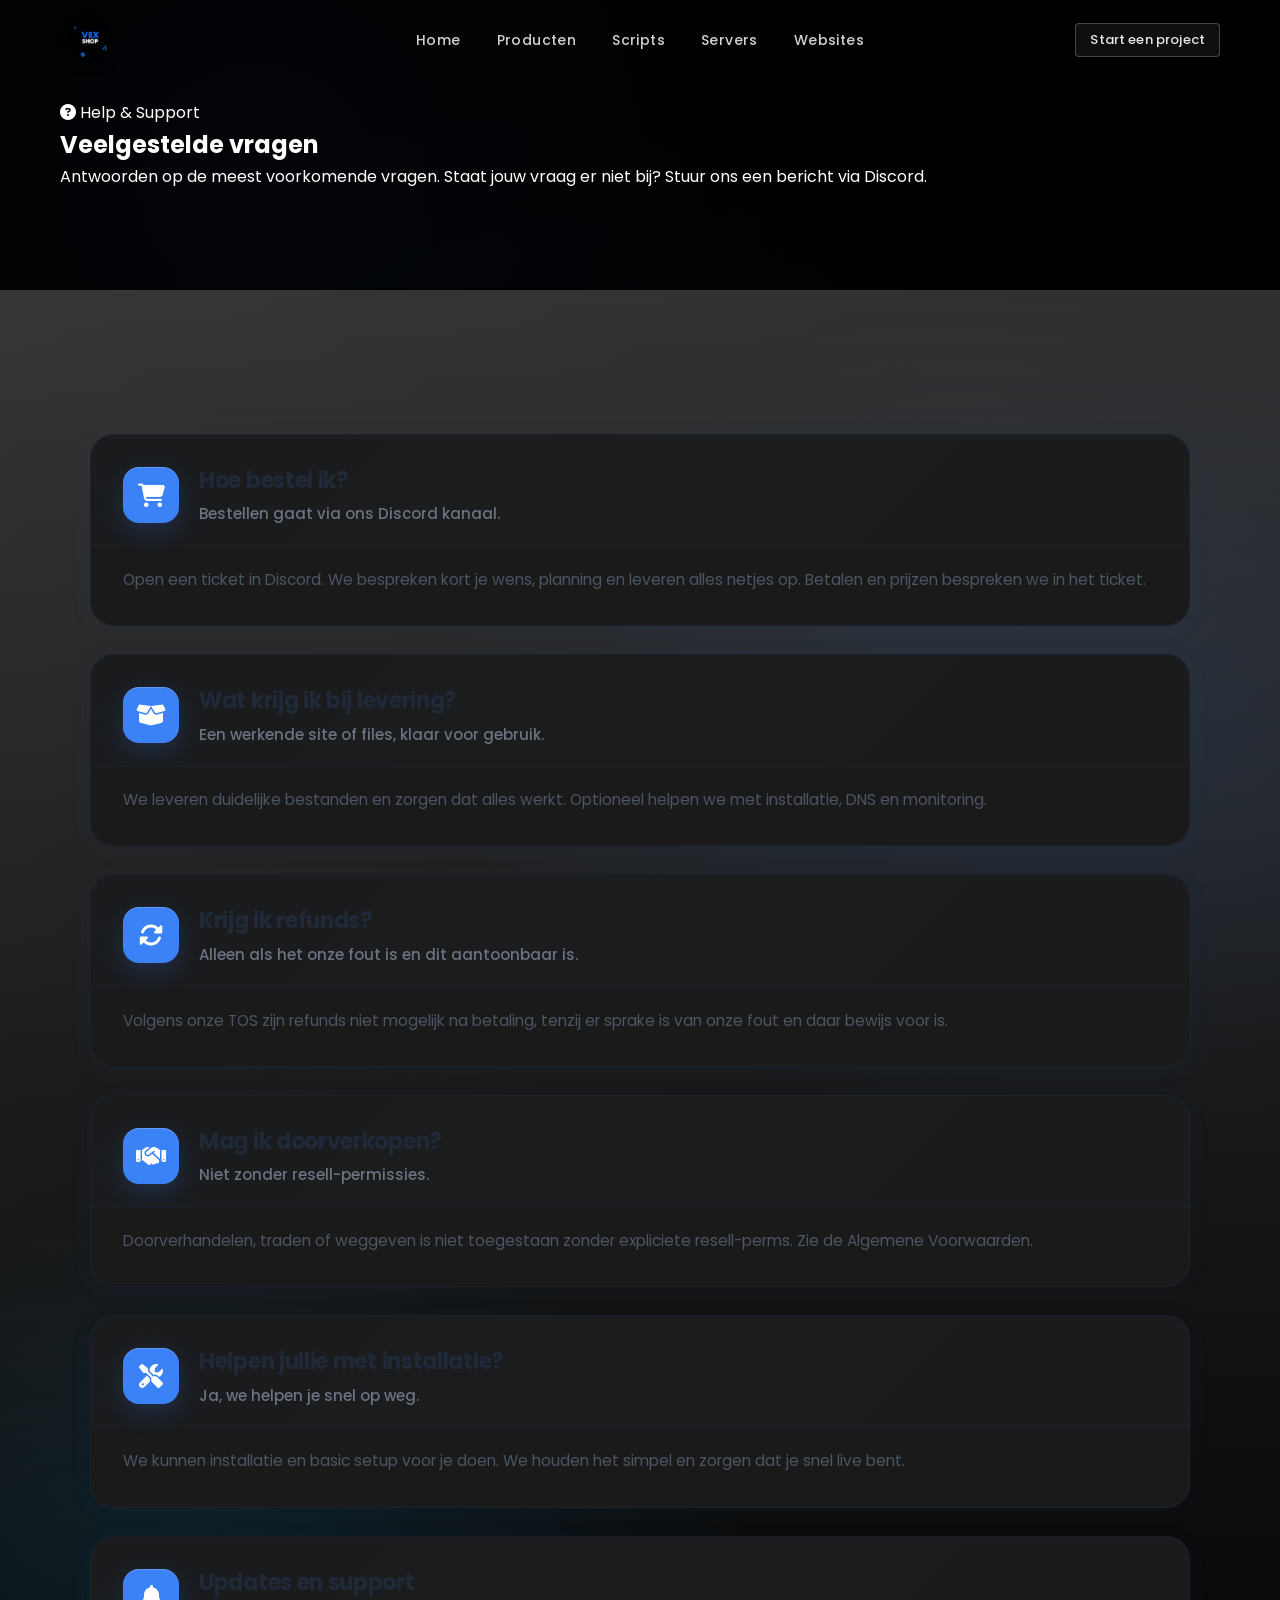
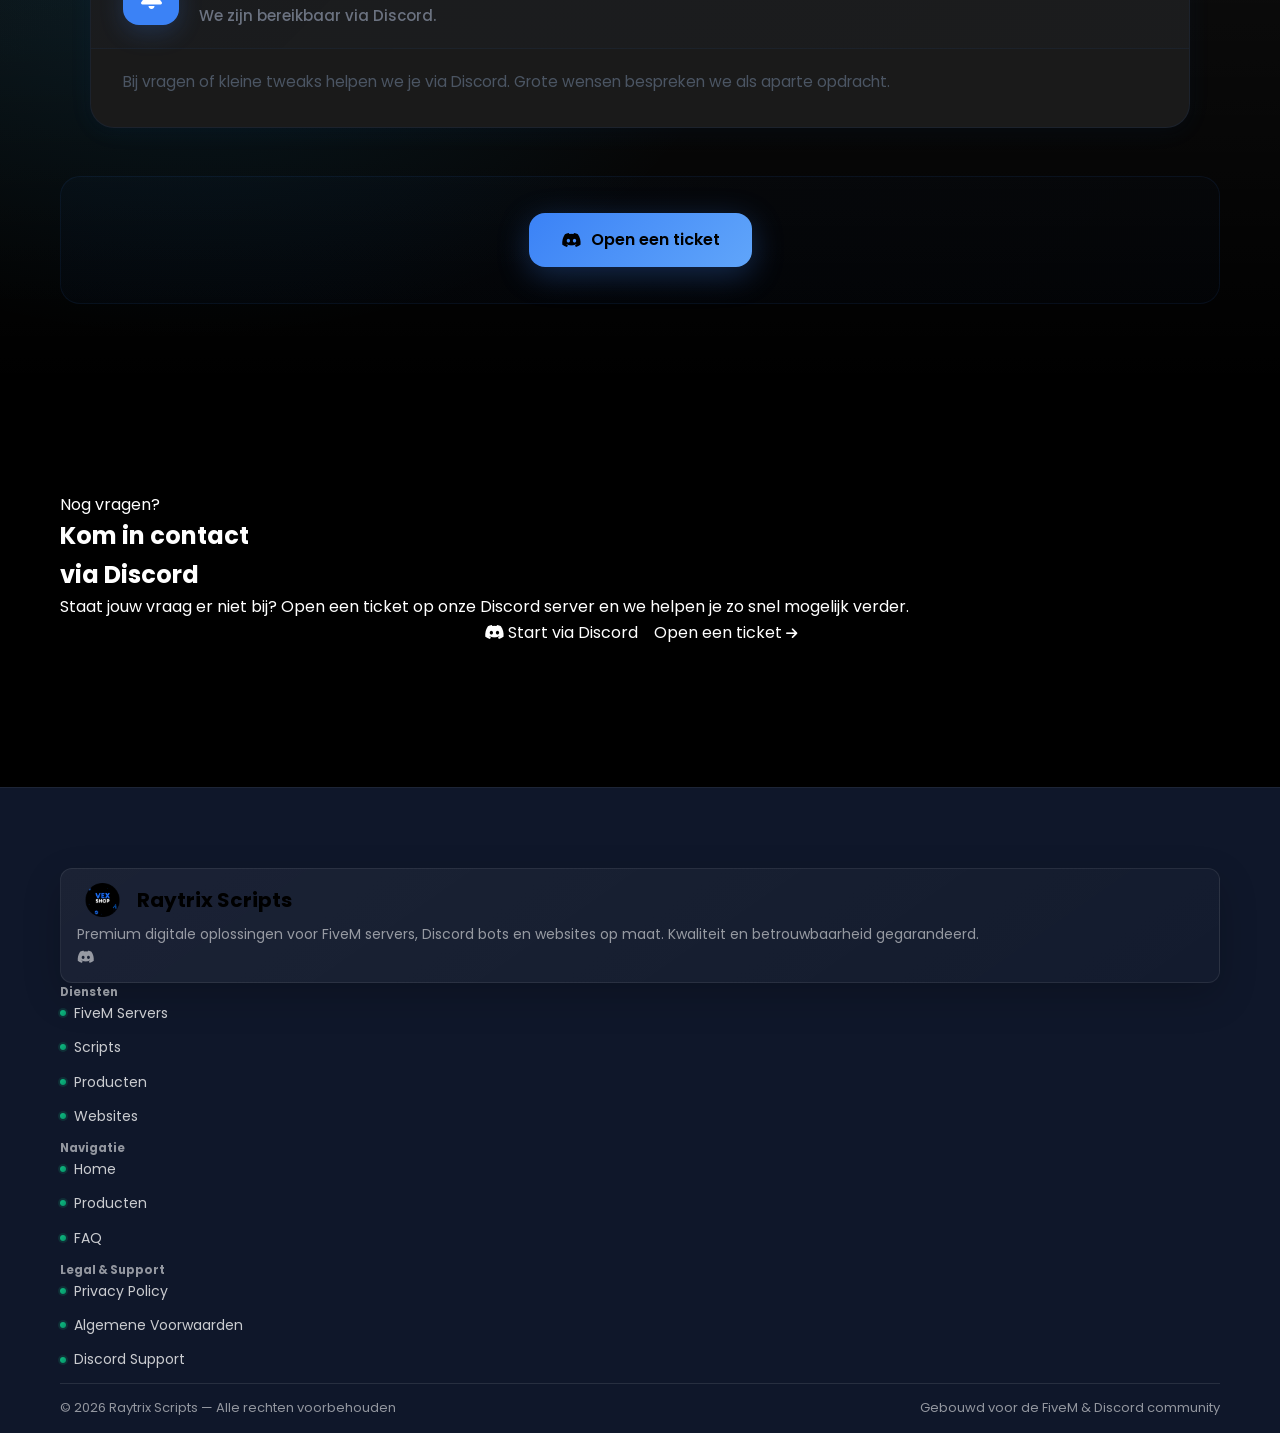
==== commit efccd19c: "Update index.html" ====
--- a/faq/index.html
+++ b/faq/index.html
@@ -28,11 +28,11 @@
           <nav class="navbar" id="navbar">
         <div class="container">
             <div class="nav-wrapper">
-                <a href="/home" class="logo">
+                <a href="/" class="logo">
                     <img src="../assets/images/raytrixpng.png" alt="Raytrix Scripts Logo">
                 </a>
                 <div class="nav-menu" id="navMenu">
-                    <a href="/home" class="nav-link">Home</a>
+                    <a href="/" class="nav-link">Home</a>
                     <a href="/producten" class="nav-link">Producten</a>
                     <a href="/scripts" class="nav-link">Scripts</a>
                     <a href="/servers" class="nav-link">Servers</a>
@@ -169,7 +169,7 @@
         <div class="container">
             <div class="footer-main">
                 <div class="footer-brand">
-                    <a href="/home" class="footer-logo">
+                    <a href="/" class="footer-logo">
                         <img src="../assets/images/raytrixpng.png" alt="Raytrix Scripts Logo">
                         <span>Raytrix Scripts</span>
                     </a>
@@ -191,7 +191,7 @@
                     <div class="footer-col">
                         <h5>Navigatie</h5>
                         <ul>
-                            <li><a href="/home">Home</a></li>
+                            <li><a href="/">Home</a></li>
                             <li><a href="/producten">Producten</a></li>
                             <li><a href="/faq">FAQ</a></li>
                         </ul>
--- a/assets/styles/main.css
+++ b/assets/styles/main.css
@@ -3162,7 +3162,7 @@
 .product-meta { display: flex; align-items: center; justify-content: space-between; flex-wrap: wrap; gap: 14px; margin-top: auto; }
 
 .product-price {
-    background: linear-gradient(135deg, color-mix(in srgb, var(--card-accent) 22%, #ffffff), color-mix(in srgb, var(--card-accent-strong) 26%, #ffffff));
+    background: linear-gradient(135deg, color-mix(in srgb, var(--card-accent) 22%, #000000), color-mix(in srgb, var(--card-accent-strong) 26%, #000000));
     color: var(--card-accent-strong);
     padding: 10px 18px;
     font-size: 13px;
@@ -3188,7 +3188,7 @@
     font-size: 15px;
     font-weight: 600;
     border-radius: var(--radius-lg);
-    background: linear-gradient(135deg, var(--card-accent-soft), color-mix(in srgb, var(--card-accent-strong) 24%, #ffffff));
+    background: linear-gradient(135deg, var(--card-accent-soft), color-mix(in srgb, var(--card-accent-strong) 24%, #000000));
     color: var(--card-accent-strong);
     border: 1px solid var(--card-ring);
     text-decoration: none;
@@ -3876,7 +3876,7 @@
     background:
         radial-gradient(1100px 700px at 85% 25%, rgba(59, 130, 246,0.12), transparent 60%),
         radial-gradient(900px 600px at 15% 75%, rgba(14,165,233,0.12), transparent 62%),
-        linear-gradient(140deg, #ffffff 0%, #eaf2ff 50%, #dbeafe 100%);
+        linear-gradient(140deg, #0a0a0a 0%, #000000 50%, #000000 100%);
     padding: 96px 0 88px;
     position: relative;
     overflow: hidden;
@@ -3964,7 +3964,7 @@
 .info-block {
     position: relative;
     padding: 0;
-    background: #ffffff;
+    background: #1a1a1a;
     border-radius: 24px;
     border: 1px solid rgba(59, 130, 246,0.08);
     box-shadow: 
@@ -6627,7 +6627,7 @@
     align-items: center;
     gap: 10px;
     padding: 14px 32px;
-    background: linear-gradient(135deg, #3b82f6, #60a5fa);
+    background: linear-gradient(135deg, #193f7d, #0d4a95);
     color: #fff;
     font-size: 15px;
     font-weight: 700;
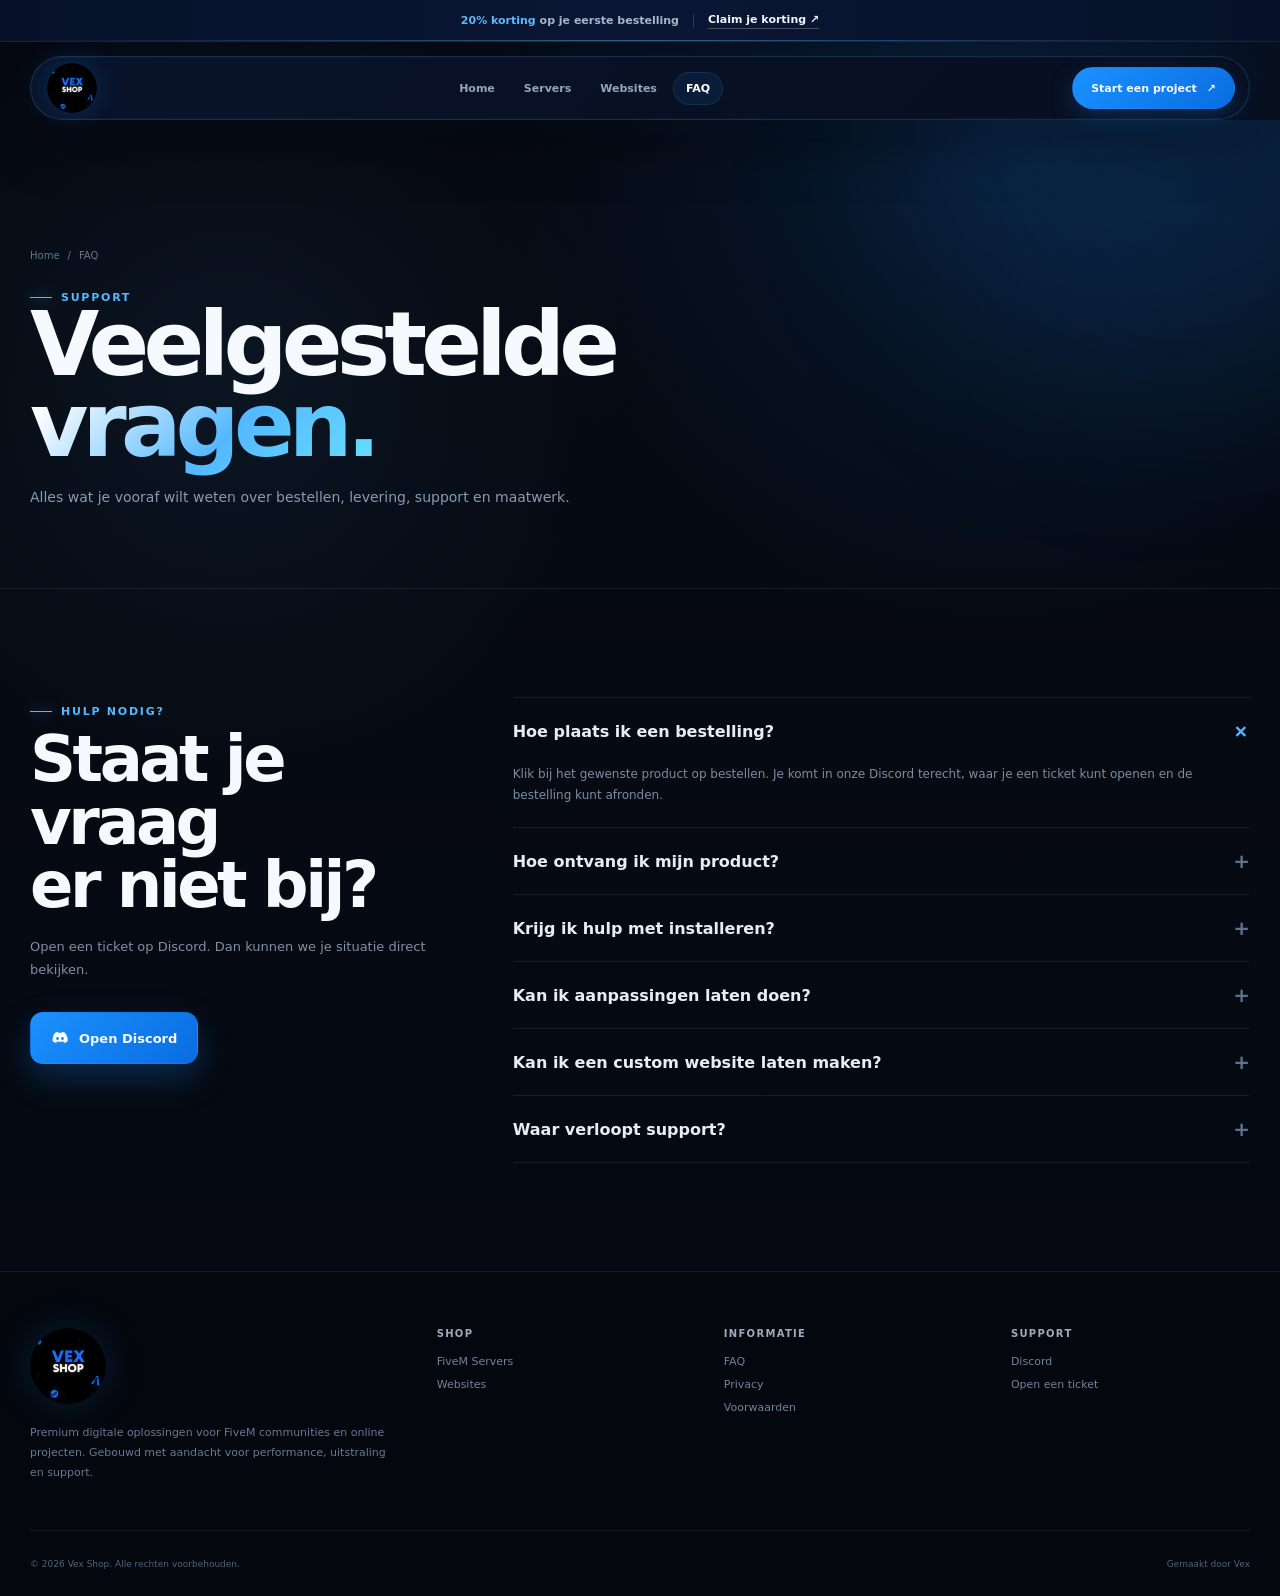
==== commit 370c5cc8: "Add files via upload" ====
--- a/faq/index.html
+++ b/faq/index.html
@@ -1,227 +1,15 @@
 <!DOCTYPE html>
-<html lang="nl">
-<head>
-  <meta charset="UTF-8">
-  <meta name="viewport" content="width=device-width, initial-scale=1.0">
-  <meta name="description" content="Raytrix Scripts FAQ">
-  <link rel="canonical" href="https://www.raytrix.nl/faq">
-  <meta name="theme-color" content="#3b82f6">
-  <meta property="og:type" content="website">
-  <meta property="og:site_name" content="Raytrix Scripts">
-  <meta property="og:title" content="FAQ - Raytrix Scripts">
-  <meta property="og:description" content="Antwoorden op veelgestelde vragen. Hulp nodig? Open een ticket via Discord.">
-  <meta property="og:url" content="https://www.raytrix.nl/faq">
-  <meta property="og:image" content="https://www.raytrix.nl/assets/images/raytrixpng.png">
-  <meta property="og:image:width" content="300">
-  <meta property="og:image:height" content="300">
-  <meta name="twitter:card" content="summary">
-  <meta name="twitter:title" content="FAQ Raytrix Scripts">
-  <meta name="twitter:description" content="Antwoorden op veelgestelde vragen. Hulp nodig? Open een ticket.">
-  <meta name="twitter:image" content="https://www.raytrix.nl/assets/images/raytrixpng.png?v=2">
-  <title>FAQ - Raytrix Scripts</title>
-  <link rel="icon" type="image/png" href="../assets/images/favicon.png">
-  <link rel="stylesheet" href="../assets/styles/main.css">
-  <link rel="stylesheet" href="https://cdnjs.cloudflare.com/ajax/libs/font-awesome/6.4.0/css/all.min.css">
-  <link href="https://fonts.googleapis.com/css2?family=Poppins:wght@300;400;500;600;700;800&display=swap" rel="stylesheet">
-</head>
-<body>
-          <nav class="navbar" id="navbar">
-        <div class="container">
-            <div class="nav-wrapper">
-                <a href="/" class="logo">
-                    <img src="../assets/images/raytrixpng.png" alt="Raytrix Scripts Logo">
-                </a>
-                <div class="nav-menu" id="navMenu">
-                    <a href="/" class="nav-link">Home</a>
-                    <a href="/producten" class="nav-link">Producten</a>
-                    <a href="/scripts" class="nav-link">Scripts</a>
-                    <a href="/servers" class="nav-link">Servers</a>
-                    <a href="/websites" class="nav-link">Websites</a>
-                </div>
-                <a href="https://discord.gg/raytrix" class="nav-cta-btn" target="_blank" rel="noopener noreferrer">Start een project</a>
-                <div class="hamburger" id="hamburger">
-                    <span></span>
-                    <span></span>
-                    <span></span>
-                </div>
-            </div>
-        </div>
-    </nav>
-
-  <!-- Hero -->
-      <section class="page-hero">
-        <div class="container">
-            <div class="page-hero-kicker">
-                <i class="fas fa-circle-question"></i>
-                Help & Support
-            </div>
-            <h1>Veelgestelde vragen</h1>
-            <p class="page-hero-sub">Antwoorden op de meest voorkomende vragen. Staat jouw vraag er niet bij? Stuur ons een bericht via Discord.</p>
-        </div>
-    </section>
-
-  <!-- FAQ content -->
-  <section class="websites-band" id="faq">
-    <div class="container">
-      <div class="info-blocks">
-        <section class="info-block">
-          <header class="info-head">
-            <span class="info-icon"><i class="fas fa-shopping-cart"></i></span>
-            <div>
-              <h3>Hoe bestel ik?</h3>
-              <p>Bestellen gaat via ons Discord kanaal.</p>
-            </div>
-          </header>
-          <p class="info-text">Open een ticket in Discord. We bespreken kort je wens, planning en leveren alles netjes op. Betalen en prijzen bespreken we in het ticket.</p>
-        </section>
-
-        <section class="info-block">
-          <header class="info-head">
-            <span class="info-icon"><i class="fas fa-box-open"></i></span>
-            <div>
-              <h3>Wat krijg ik bij levering?</h3>
-              <p>Een werkende site of files, klaar voor gebruik.</p>
-            </div>
-          </header>
-          <p class="info-text">We leveren duidelijke bestanden en zorgen dat alles werkt. Optioneel helpen we met installatie, DNS en monitoring.</p>
-        </section>
-
-        <section class="info-block">
-          <header class="info-head">
-            <span class="info-icon"><i class="fas fa-rotate"></i></span>
-            <div>
-              <h3>Krijg ik refunds?</h3>
-              <p>Alleen als het onze fout is en dit aantoonbaar is.</p>
-            </div>
-          </header>
-          <p class="info-text">Volgens onze TOS zijn refunds niet mogelijk na betaling, tenzij er sprake is van onze fout en daar bewijs voor is.</p>
-        </section>
-
-        <section class="info-block">
-          <header class="info-head">
-            <span class="info-icon"><i class="fas fa-handshake"></i></span>
-            <div>
-              <h3>Mag ik doorverkopen?</h3>
-              <p>Niet zonder resell-permissies.</p>
-            </div>
-          </header>
-          <p class="info-text">Doorverhandelen, traden of weggeven is niet toegestaan zonder expliciete resell-perms. Zie de Algemene Voorwaarden.</p>
-        </section>
-
-        <section class="info-block">
-          <header class="info-head">
-            <span class="info-icon"><i class="fas fa-screwdriver-wrench"></i></span>
-            <div>
-              <h3>Helpen jullie met installatie?</h3>
-              <p>Ja, we helpen je snel op weg.</p>
-            </div>
-          </header>
-          <p class="info-text">We kunnen installatie en basic setup voor je doen. We houden het simpel en zorgen dat je snel live bent.</p>
-        </section>
-
-        <section class="info-block">
-          <header class="info-head">
-            <span class="info-icon"><i class="fas fa-bell"></i></span>
-            <div>
-              <h3>Updates en support</h3>
-              <p>We zijn bereikbaar via Discord.</p>
-            </div>
-          </header>
-          <p class="info-text">Bij vragen of kleine tweaks helpen we je via Discord. Grote wensen bespreken we als aparte opdracht.</p>
-        </section>
-      </div>
-
-      <div class="websites-cta">
-        <a href="https://discord.gg/raytrix" class="btn btn-primary" target="_blank" rel="noopener noreferrer"><i class="fab fa-discord"></i> Open een ticket</a>
-      </div>
-    </div>
-  </section>
-    <!-- ============================================================
-         CTA
-    ============================================================ -->
-    <section class="cta-section">
-        <div class="cta-glow cta-glow-1"></div>
-        <div class="cta-glow cta-glow-2"></div>
-        <div class="cta-glow cta-glow-3"></div>
-        <div class="cta-glow cta-glow-4"></div>
-        <div class="container">
-            <div class="cta-inner">
-                <span class="cta-tag">Nog vragen?</span>
-                <h2 class="cta-title">Kom in contact<br>via Discord</h2>
-                <p class="cta-desc">Staat jouw vraag er niet bij? Open een ticket op onze Discord server en we helpen je zo snel mogelijk verder.</p>
-                <div class="cta-actions">
-                    <a href="https://discord.gg/raytrix" class="cta-btn-primary" target="_blank" rel="noopener noreferrer">
-                        <i class="fab fa-discord cta-discord-icon"></i>
-                        Start via Discord
-                    </a>
-                    <a href="https://discord.gg/raytrix" class="cta-btn-ghost">
-                        Open een ticket <i class="fas fa-arrow-right" style="font-size:13px"></i>
-                    </a>
-                </div>
-            </div>
-        </div>
-    </section>
-
-    <!-- ============================================================
-         FOOTER
-    ============================================================ -->
-    <footer class="footer-v2">
-        <div class="container">
-            <div class="footer-main">
-                <div class="footer-brand">
-                    <a href="/" class="footer-logo">
-                        <img src="../assets/images/raytrixpng.png" alt="Raytrix Scripts Logo">
-                        <span>Raytrix Scripts</span>
-                    </a>
-                    <p>Premium digitale oplossingen voor FiveM servers, Discord bots en websites op maat. Kwaliteit en betrouwbaarheid gegarandeerd.</p>
-                    <a href="https://discord.gg/raytrix" class="footer-discord-icon" target="_blank" rel="noopener noreferrer" aria-label="Discord Community">
-                        <i class="fab fa-discord"></i>
-                    </a>
-                </div>
-                <div class="footer-links">
-                    <div class="footer-col">
-                        <h5>Diensten</h5>
-                        <ul>
-                            <li><a href="/servers">FiveM Servers</a></li>
-                            <li><a href="/scripts">Scripts</a></li>
-                            <li><a href="/producten">Producten</a></li>
-                            <li><a href="/websites">Websites</a></li>
-                        </ul>
-                    </div>
-                    <div class="footer-col">
-                        <h5>Navigatie</h5>
-                        <ul>
-                            <li><a href="/">Home</a></li>
-                            <li><a href="/producten">Producten</a></li>
-                            <li><a href="/faq">FAQ</a></li>
-                        </ul>
-                    </div>
-                    <div class="footer-col">
-                        <h5>Legal &amp; Support</h5>
-                        <ul>
-                            <li><a href="/privacy">Privacy Policy</a></li>
-                            <li><a href="/terms">Algemene Voorwaarden</a></li>
-                            <li><a href="https://discord.gg/raytrix" target="_blank" rel="noopener noreferrer">Discord Support</a></li>
-                        </ul>
-                    </div>
-                </div>
-            </div>
-            <div class="footer-bottom">
-                <span>&copy; 2026 Raytrix Scripts &mdash; Alle rechten voorbehouden</span>
-                <span>Gebouwd voor de FiveM &amp; Discord community</span>
-            </div>
-        </div>
-    </footer>
-
-
-  <button class="scroll-top" id="scrollTop" aria-label="Terug naar boven" title="Terug naar boven">
-    <i class="fas fa-arrow-up"></i>
-  </button>
-
-  <script src="../js/main.js"></script>
-</body>
-</html>
-
-
-
-
+<html lang="nl"><head><meta charset="utf-8"/><meta content="width=device-width,initial-scale=1" name="viewport"/><meta content="#07101e" name="theme-color"/><meta content="Vex Shop - Premium FiveM servers en websites voor communities." name="description"/><title>FAQ — Vex Shop</title><link href="/assets/images/favicon.png" rel="icon" type="image/png"/><link href="/assets/styles/main.css" rel="stylesheet"/></head><body><div class="promo-bar"><div class="container promo-inner"><span><strong>20% korting</strong> op je eerste bestelling</span><span class="promo-divider"></span><a href="https://discord.gg/faRsgqtxwW" rel="noopener" target="_blank">Claim je korting <span aria-hidden="true">↗</span></a></div></div>
+<header class="navbar"><div class="container nav-inner"><a class="brand brand-home" href="/" aria-label="Vex Shop home"><img class="brand-logo" src="/assets/images/vex-shop-logo.png" alt="Vex Shop"/></a><nav class="nav-links"><a class="nav-link" href="/">Home</a><a class="nav-link" href="/servers/">Servers</a><a class="nav-link" href="/websites/">Websites</a><a class="nav-link active" href="/faq/">FAQ</a></nav><div class="nav-actions"><a class="btn btn-primary nav-project" href="https://discord.gg/faRsgqtxwW" rel="noopener" target="_blank">Start een project <span aria-hidden="true">↗</span></a><button aria-label="Menu openen" class="mobile-toggle"><span></span><span></span><span></span></button></div></div></header>
+<main>
+<section class="page-hero"><div class="container reveal"><div class="breadcrumb"><a href="/">Home</a><span>/</span><span>FAQ</span></div><span class="eyebrow">Support</span><h1>Veelgestelde<br/><span class="grad">vragen.</span></h1><p>Alles wat je vooraf wilt weten over bestellen, levering, support en maatwerk.</p></div></section>
+<section class="section"><div class="container faq-grid">
+<div class="faq-intro reveal"><span class="eyebrow">Hulp nodig?</span><h2>Staat je vraag<br/>er niet bij?</h2><p>Open een ticket op Discord. Dan kunnen we je situatie direct bekijken.</p><a class="btn btn-primary" href="https://discord.gg/faRsgqtxwW" rel="noopener" style="margin-top:18px" target="_blank"><img alt="" aria-hidden="true" src="/assets/icons/discord.svg"/> Open Discord</a></div>
+<div class="faq-list reveal delay-1">
+<div class="faq-item open"><button class="faq-q"><span>Hoe plaats ik een bestelling?</span><span>+</span></button><div class="faq-a">Klik bij het gewenste product op bestellen. Je komt in onze Discord terecht, waar je een ticket kunt openen en de bestelling kunt afronden.</div></div>
+<div class="faq-item"><button class="faq-q"><span>Hoe ontvang ik mijn product?</span><span>+</span></button><div class="faq-a">Digitale producten worden na de afgesproken betaling en controle via de afgesproken levermethode verstrekt. Details worden in je ticket bevestigd.</div></div>
+<div class="faq-item"><button class="faq-q"><span>Krijg ik hulp met installeren?</span><span>+</span></button><div class="faq-a">Bij onze serverproducten is support beschikbaar via Discord. De exacte ondersteuning kan per product of maatwerkopdracht verschillen.</div></div>
+<div class="faq-item"><button class="faq-q"><span>Kan ik aanpassingen laten doen?</span><span>+</span></button><div class="faq-a">Ja. Open een ticket met je wensen. We kunnen dan bekijken wat mogelijk is en of daar extra maatwerk voor nodig is.</div></div>
+<div class="faq-item"><button class="faq-q"><span>Kan ik een custom website laten maken?</span><span>+</span></button><div class="faq-a">Ja. Geef aan welke pagina’s, stijl en functionaliteiten je nodig hebt. Daarna kunnen we een passende offerte maken.</div></div>
+<div class="faq-item"><button class="faq-q"><span>Waar verloopt support?</span><span>+</span></button><div class="faq-a">Support en bestellingen verlopen via de officiële Vex Shop Discord zodat communicatie en levering overzichtelijk blijven.</div></div>
+</div></div></section></main><footer class="footer"><div class="container"><div class="footer-grid"><div><a class="brand footer-brand" href="/" aria-label="Vex Shop home"><img class="footer-brand-logo" src="/assets/images/vex-shop-logo.png" alt="Vex Shop"/></a><p>Premium digitale oplossingen voor FiveM communities en online projecten. Gebouwd met aandacht voor performance, uitstraling en support.</p></div><div><h4>Shop</h4><div class="footer-links"><a href="/servers/">FiveM Servers</a><a href="/websites/">Websites</a></div></div><div><h4>Informatie</h4><div class="footer-links"><a href="/faq/">FAQ</a><a href="/privacy/">Privacy</a><a href="/terms/">Voorwaarden</a></div></div><div><h4>Support</h4><div class="footer-links"><a href="https://discord.gg/faRsgqtxwW" rel="noopener" target="_blank">Discord</a><a href="https://discord.gg/faRsgqtxwW" rel="noopener" target="_blank">Open een ticket</a></div></div></div><div class="footer-bottom"><span>© 2026 Vex Shop. Alle rechten voorbehouden.</span><span>Gemaakt door Vex</span></div></div></footer><script src="/assets/js/main.js"></script></body></html>
--- a/assets/styles/main.css
+++ b/assets/styles/main.css
@@ -1,8399 +1,156 @@
-/* ============================================
-   PRODUCT HERO ALTERNATE (Split Layout)
-   ============================================ */
-.product-hero-alt {
-    position: relative;
-    padding: 90px 0 70px;
-    min-height: 58vh;
-    display: flex;
-    align-items: center;
-    color: #000000;
-    overflow: hidden;
+
+:root{
+  --bg:#050810;--bg2:#08101d;--surface:#0b1322;--surface2:#0f1a2d;--line:rgba(255,255,255,.08);
+  --lineb:rgba(58,163,255,.28);--text:#f6f9fd;--muted:#8496ae;--blue:#188cff;--blue2:#54b8ff;
+  --cyan:#68e1ff;--green:#36d994;--shadow:0 28px 80px rgba(0,0,0,.42);--radius:22px;--container:1220px;
+  --ease:cubic-bezier(.2,.75,.2,1)
 }
+*{box-sizing:border-box}html{scroll-behavior:smooth;background:var(--bg)}body{margin:0;color:var(--text);font-family:Inter,ui-sans-serif,system-ui,-apple-system,BlinkMacSystemFont,"Segoe UI",sans-serif;background:
+radial-gradient(circle at 78% 8%,rgba(24,140,255,.14),transparent 29%),radial-gradient(circle at 18% 24%,rgba(84,184,255,.07),transparent 25%),linear-gradient(180deg,#050810,#060a13 45%,#050810);-webkit-font-smoothing:antialiased;overflow-x:hidden}
+body:before{content:"";position:fixed;inset:0;z-index:-1;pointer-events:none;background-image:linear-gradient(rgba(255,255,255,.018) 1px,transparent 1px),linear-gradient(90deg,rgba(255,255,255,.018) 1px,transparent 1px);background-size:56px 56px;mask-image:linear-gradient(to bottom,#000,transparent 82%)}
+a{color:inherit;text-decoration:none}img{max-width:100%;display:block}button{font:inherit}.container{width:min(var(--container),calc(100% - 40px));margin:auto}
+.eyebrow{display:inline-flex;align-items:center;gap:9px;color:var(--blue2);text-transform:uppercase;letter-spacing:.16em;font-size:11px;font-weight:900}.eyebrow:before{content:"";width:22px;height:1px;background:currentColor;box-shadow:0 0 14px currentColor}
+.grad{background:linear-gradient(135deg,#fff 10%,var(--blue2) 58%,var(--cyan));-webkit-background-clip:text;color:transparent}.blue{color:var(--blue2)}.muted{color:var(--muted)}
+.btn{min-height:52px;padding:0 20px;border-radius:13px;border:1px solid transparent;display:inline-flex;align-items:center;justify-content:center;gap:10px;font-size:13px;font-weight:850;transition:.25s var(--ease);position:relative;overflow:hidden}
+.btn:after{content:"";position:absolute;inset:0;background:linear-gradient(105deg,transparent 30%,rgba(255,255,255,.16),transparent 70%);transform:translateX(-130%);transition:.55s var(--ease)}.btn:hover:after{transform:translateX(130%)}
+.btn-primary{background:linear-gradient(135deg,#1b91ff,#096de0);box-shadow:0 14px 34px rgba(24,140,255,.25)}.btn-primary:hover{transform:translateY(-2px);box-shadow:0 18px 44px rgba(24,140,255,.34)}
+.btn-secondary{border-color:var(--line);background:rgba(255,255,255,.035);color:#dbe5f1}.btn-secondary:hover{border-color:rgba(84,184,255,.34);background:rgba(24,140,255,.06);transform:translateY(-2px)}.btn img{width:18px;height:18px;filter:brightness(0) invert(1)}
+.badge{display:inline-flex;gap:7px;align-items:center;padding:7px 10px;border:1px solid var(--line);border-radius:999px;background:rgba(255,255,255,.025);font-size:10px;font-weight:800;color:#94a7bf}.badge.blue{color:#8dccff;border-color:rgba(24,140,255,.25);background:rgba(24,140,255,.08)}
+.status-dot{width:7px;height:7px;border-radius:50%;background:var(--green);box-shadow:0 0 14px var(--green)}
+.topline{height:34px;background:#07101d;border-bottom:1px solid rgba(255,255,255,.055);display:flex;align-items:center;font-size:10px;color:#92a5bd}.topline-inner,.top-left,.top-right{display:flex;align-items:center}.topline-inner{justify-content:space-between}.top-left,.top-right{gap:13px}.sep{width:3px;height:3px;border-radius:50%;background:#40506a}
+.navbar{position:sticky;top:0;z-index:50;backdrop-filter:blur(18px);background:rgba(5,8,16,.8);border-bottom:1px solid var(--line)}.nav-inner{height:78px;display:flex;align-items:center;justify-content:space-between;gap:26px}
+.brand{display:flex;align-items:center;gap:11px;font-size:19px;font-weight:950;letter-spacing:-.045em}.brand strong{color:var(--blue2)}.brand-mark{width:39px;height:39px;border-radius:12px;border:1px solid rgba(84,184,255,.28);background:radial-gradient(circle at 35% 25%,rgba(104,225,255,.35),transparent 28%),linear-gradient(145deg,#122642,#07101e);display:grid;place-items:center;box-shadow:inset 0 0 24px rgba(24,140,255,.13),0 10px 22px rgba(0,0,0,.24)}.brand-mark span{font-size:11px;color:var(--blue2);font-weight:950}
+.nav-links{display:flex;align-items:center;gap:5px}.nav-link{padding:10px 12px;border-radius:10px;color:#94a5bb;font-size:12px;font-weight:800;transition:.2s}.nav-link:hover,.nav-link.active{color:white;background:rgba(255,255,255,.045)}
+.nav-actions{display:flex;align-items:center;gap:10px}.mobile-toggle{display:none;width:45px;height:45px;border:1px solid var(--line);background:rgba(255,255,255,.03);border-radius:12px;flex-direction:column;align-items:center;justify-content:center;gap:5px}.mobile-toggle span{width:18px;height:1.5px;background:white}
+.hero{min-height:calc(100vh - 112px);padding:86px 0 80px;display:flex;align-items:center;position:relative;overflow:hidden}.hero:before{content:"VEX";position:absolute;right:-5vw;top:-6vw;font-size:39vw;line-height:1;font-weight:950;letter-spacing:-.09em;color:rgba(24,140,255,.024)}
+.hero-orbit{position:absolute;right:-270px;top:2%;width:720px;height:720px;border:1px solid rgba(84,184,255,.09);border-radius:50%;box-shadow:0 0 140px rgba(24,140,255,.06),inset 0 0 120px rgba(24,140,255,.035)}.hero-orbit:before,.hero-orbit:after{content:"";position:absolute;border:1px solid rgba(84,184,255,.07);border-radius:50%;inset:90px}.hero-orbit:after{inset:190px}
+.hero-grid{display:grid;grid-template-columns:1.04fr .96fr;gap:70px;align-items:center;position:relative;z-index:2}.hero h1{margin:18px 0 24px;font-size:clamp(58px,7vw,106px);line-height:.87;letter-spacing:-.07em}.hero p{max-width:650px;margin:0 0 31px;color:#a0b0c6;font-size:16px;line-height:1.8}.hero-actions{display:flex;gap:11px;flex-wrap:wrap}.hero-proof{display:flex;align-items:center;gap:14px;margin-top:32px;font-size:11px;color:#75869e}.avatar-stack{display:flex}.avatar{width:30px;height:30px;border-radius:50%;border:2px solid var(--bg);margin-left:-8px;display:grid;place-items:center;background:linear-gradient(135deg,#143d6b,#08182d);font-size:8px;font-weight:900;color:#9cd2ff}.avatar:first-child{margin-left:0}
+.hero-panel{position:relative;border:1px solid var(--lineb);border-radius:28px;padding:15px;background:linear-gradient(180deg,rgba(12,20,35,.93),rgba(7,12,21,.95));box-shadow:var(--shadow);transform:perspective(1100px) rotateY(-4deg) rotateX(2deg);transition:.4s var(--ease)}.panel-bar{display:flex;justify-content:space-between;align-items:center;padding:4px 4px 14px;color:#65768f;font-size:9px}.dots{display:flex;gap:6px}.dot{width:7px;height:7px;border-radius:50%;background:#263348}.dot:first-child{background:#ff5c6c}.dot:nth-child(2){background:#ffc45c}.dot:nth-child(3){background:#36d993}
+.console{min-height:470px;padding:21px;border:1px solid rgba(255,255,255,.065);border-radius:18px;background:#050910;position:relative;overflow:hidden}.console:after{content:"";position:absolute;width:320px;height:320px;border-radius:50%;background:rgba(24,140,255,.11);filter:blur(70px);right:-160px;bottom:-160px}.console-head{display:flex;justify-content:space-between;align-items:center;margin-bottom:25px}.console-brand{display:flex;gap:12px;align-items:center}.console-logo{width:44px;height:44px;border-radius:13px;display:grid;place-items:center;background:linear-gradient(145deg,#168cff,#0b4d9f);font-weight:950}.console-title strong{display:block;font-size:12px}.console-title span{font-size:9px;color:#65738a}.console-live{display:flex;gap:7px;align-items:center;color:#80efb7;font-size:9px;font-weight:900}
+.console-lines{display:grid;gap:10px;margin-bottom:22px}.code-line{height:7px;border-radius:999px;background:#172235;overflow:hidden}.code-line span{display:block;height:100%;border-radius:inherit;background:linear-gradient(90deg,var(--blue),var(--cyan));box-shadow:0 0 18px rgba(24,140,255,.4)}
+.launch-list{display:grid;gap:10px}.launch-item{display:grid;grid-template-columns:42px 1fr auto;gap:12px;align-items:center;padding:13px;border:1px solid var(--line);border-radius:14px;background:rgba(255,255,255,.022);transition:.2s}.launch-item:hover{border-color:rgba(84,184,255,.24);background:rgba(24,140,255,.05);transform:translateX(4px)}.launch-icon{width:42px;height:42px;border-radius:12px;background:#0d1d33;color:var(--blue2);display:grid;place-items:center;font-size:10px;font-weight:950}.launch-copy strong{display:block;font-size:11px}.launch-copy span{display:block;color:#687991;font-size:9px;margin-top:3px}.launch-price{text-align:right}.launch-price strong{display:block;font-size:12px}.launch-price span{font-size:8px;color:#66778f}
+.trustbar{border-top:1px solid var(--line);border-bottom:1px solid var(--line);background:rgba(255,255,255,.012)}.trust-grid{display:grid;grid-template-columns:repeat(4,1fr)}.trust-item{padding:22px 28px;border-right:1px solid var(--line)}.trust-item:last-child{border-right:0}.trust-num{font-size:24px;font-weight:950;letter-spacing:-.04em}.trust-label{font-size:10px;color:#697c95;margin-top:4px}
+.marquee{overflow:hidden;border-bottom:1px solid var(--line);background:#07101c}.marquee-track{display:flex;width:max-content;animation:scrollx 28s linear infinite;padding:12px 0}.marquee span{font-size:10px;text-transform:uppercase;letter-spacing:.15em;color:#5f738d;font-weight:900;white-space:nowrap}.marquee b{color:var(--blue);padding:0 23px}@keyframes scrollx{to{transform:translateX(-50%)}}
+.section{padding:108px 0;position:relative}.section-sm{padding:72px 0}.section-head{display:flex;justify-content:space-between;align-items:end;gap:46px;margin-bottom:42px}.section-head h2{margin:10px 0 0;font-size:clamp(40px,5vw,68px);line-height:.98;letter-spacing:-.055em}.section-head p{margin:0;max-width:510px;color:var(--muted);font-size:13px;line-height:1.8}
+.product-grid{display:grid;grid-template-columns:repeat(4,1fr);gap:16px}.product-card{border:1px solid var(--line);border-radius:22px;background:linear-gradient(180deg,rgba(14,23,39,.88),rgba(8,13,23,.96));overflow:hidden;transition:.35s var(--ease)}.product-card:hover{transform:translateY(-8px);border-color:rgba(84,184,255,.27);box-shadow:0 24px 60px rgba(0,0,0,.35)}.product-media{height:188px;background:#02050a;position:relative;overflow:hidden}.product-media img{width:100%;height:100%;object-fit:cover;opacity:.78;filter:saturate(.92);transition:.5s var(--ease)}.product-card:hover .product-media img{transform:scale(1.05);opacity:1}.product-media:after{content:"";position:absolute;inset:0;background:linear-gradient(to top,#0b1322,transparent 65%)}.product-badge{position:absolute;left:14px;top:14px;z-index:2}.product-body{padding:20px}.product-top{display:flex;justify-content:space-between;align-items:flex-start;gap:14px}.product-card h3{margin:0;font-size:19px;letter-spacing:-.03em}.price{font-size:18px;font-weight:950;white-space:nowrap}.price small{font-size:10px;color:#6d7f97}.product-card p{min-height:58px;color:#8191a8;font-size:11px;line-height:1.7}.product-tags{display:flex;gap:6px;flex-wrap:wrap;margin:14px 0 18px}.tag{font-size:8px;font-weight:850;color:#8294ab;border:1px solid var(--line);border-radius:999px;padding:6px 8px}.card-link{padding-top:15px;border-top:1px solid var(--line);display:flex;justify-content:space-between;align-items:center;font-size:11px;font-weight:850}.card-link img{width:14px;filter:brightness(0) invert(1);transition:.2s}.product-card:hover .card-link img{transform:translateX(4px)}
+.service-grid{display:grid;grid-template-columns:1.25fr 1fr 1fr;gap:16px}.service-card{min-height:350px;border:1px solid var(--line);border-radius:24px;padding:28px;background:linear-gradient(160deg,rgba(15,25,43,.95),rgba(7,12,21,.97));position:relative;overflow:hidden;transition:.35s var(--ease)}.service-card:hover{transform:translateY(-6px);border-color:rgba(84,184,255,.26)}.service-card:after{content:"";position:absolute;width:260px;height:260px;border-radius:50%;background:rgba(24,140,255,.1);filter:blur(60px);bottom:-125px;right:-80px}.service-index{color:#2e486a;font-size:10px;font-weight:950;letter-spacing:.14em}.service-icon{width:47px;height:47px;border-radius:14px;background:#102440;color:var(--blue2);display:grid;place-items:center;font-size:10px;font-weight:950;margin:27px 0 52px}.service-card h3{font-size:27px;margin:0 0 9px;letter-spacing:-.045em}.service-card p{max-width:390px;color:#8191a8;font-size:12px;line-height:1.7}.service-link{position:absolute;left:28px;right:28px;bottom:28px;display:flex;justify-content:space-between;align-items:center;font-size:11px;font-weight:850}.service-link img{width:15px;filter:brightness(0) invert(1)}
+.feature-banner{border:1px solid var(--lineb);border-radius:28px;padding:46px;display:grid;grid-template-columns:1.15fr .85fr;gap:50px;background:radial-gradient(circle at 85% 20%,rgba(24,140,255,.15),transparent 28%),linear-gradient(145deg,#0b1423,#070c15);box-shadow:var(--shadow);position:relative;overflow:hidden}.feature-banner:before{content:"VEX";position:absolute;right:-25px;bottom:-78px;font-size:230px;font-weight:950;letter-spacing:-.08em;color:rgba(255,255,255,.018)}.feature-banner h2{font-size:clamp(38px,5vw,64px);line-height:.96;letter-spacing:-.055em;margin:12px 0 17px}.feature-banner p{color:#8d9eb4;line-height:1.8;font-size:13px}.feature-list{display:grid;gap:11px;align-content:center}.feature-row{display:flex;gap:13px;align-items:flex-start;padding:14px;border:1px solid var(--line);border-radius:14px;background:rgba(255,255,255,.02)}.check{width:23px;height:23px;border-radius:8px;background:rgba(24,140,255,.12);color:var(--blue2);display:grid;place-items:center;flex:0 0 auto;font-size:11px;font-weight:950}.feature-row strong{font-size:11px}.feature-row span{display:block;color:#6d7f97;font-size:9px;margin-top:3px}
+.process-grid{display:grid;grid-template-columns:repeat(4,1fr);border-top:1px solid var(--line);border-bottom:1px solid var(--line)}.process-step{min-height:210px;padding:32px 28px;border-right:1px solid var(--line)}.process-step:last-child{border-right:0}.step-num{font-size:9px;color:var(--blue2);font-weight:950;letter-spacing:.12em}.process-step h3{font-size:17px;margin:48px 0 9px}.process-step p{color:#74869f;font-size:11px;line-height:1.7}
+.faq-grid{display:grid;grid-template-columns:.72fr 1.28fr;gap:68px}.faq-intro h2{font-size:clamp(42px,5vw,66px);line-height:.98;letter-spacing:-.055em;margin:10px 0 18px}.faq-intro p{color:#7f90a7;font-size:13px;line-height:1.8}.faq-list{border-top:1px solid var(--line)}.faq-item{border-bottom:1px solid var(--line)}.faq-q{width:100%;padding:21px 0;border:0;background:transparent;color:#e6edf6;display:flex;align-items:center;justify-content:space-between;gap:20px;text-align:left;font-weight:850;cursor:pointer}.faq-q span:last-child{font-size:20px;color:#5b7290;transition:.2s}.faq-a{max-height:0;overflow:hidden;color:#7b8ca4;font-size:12px;line-height:1.75;transition:max-height .35s var(--ease),padding .35s}.faq-item.open .faq-a{max-height:220px;padding-bottom:21px}.faq-item.open .faq-q span:last-child{transform:rotate(45deg);color:var(--blue2)}
+.footer{border-top:1px solid var(--line);padding:56px 0 27px;background:#04070d}.footer-grid{display:grid;grid-template-columns:1.5fr repeat(3,1fr);gap:48px}.footer p{max-width:360px;color:#687a92;font-size:11px;line-height:1.8}.footer h4{margin:0 0 16px;color:#9cacc0;font-size:10px;text-transform:uppercase;letter-spacing:.13em}.footer-links{display:grid;gap:10px}.footer-links a{font-size:11px;color:#71839b}.footer-links a:hover{color:#fff}.footer-bottom{display:flex;justify-content:space-between;gap:20px;margin-top:36px;padding-top:28px;border-top:1px solid var(--line);font-size:9px;color:#52637b}
+.reveal{opacity:0;transform:translateY(22px);transition:opacity .7s var(--ease),transform .7s var(--ease)}.reveal.visible{opacity:1;transform:none}.delay-1{transition-delay:.08s}.delay-2{transition-delay:.16s}.delay-3{transition-delay:.24s}
+.page-hero{padding:90px 0 64px;border-bottom:1px solid var(--line);position:relative;overflow:hidden}.page-hero:after{content:"";position:absolute;right:-180px;top:-280px;width:540px;height:540px;border-radius:50%;background:rgba(24,140,255,.13);filter:blur(100px)}.breadcrumb{display:flex;align-items:center;gap:8px;margin-bottom:22px;font-size:10px;color:#63758e}.breadcrumb a:hover{color:white}.page-hero h1{max-width:950px;margin:0 0 20px;font-size:clamp(54px,7vw,90px);line-height:.9;letter-spacing:-.065em}.page-hero p{max-width:720px;color:#899ab2;font-size:14px;line-height:1.8}
+.product-hero{padding:72px 0 84px;border-bottom:1px solid var(--line)}.product-hero-grid{display:grid;grid-template-columns:1.05fr .95fr;gap:68px;align-items:center}.product-copy h1{font-size:clamp(50px,6vw,84px);line-height:.9;letter-spacing:-.06em;margin:14px 0 19px}.product-copy p{color:#8a9bb2;font-size:13px;line-height:1.8}.product-meta{display:flex;gap:7px;flex-wrap:wrap;margin:19px 0}.buy-box{display:flex;justify-content:space-between;align-items:center;gap:20px;margin-top:29px;padding-top:23px;border-top:1px solid var(--line)}.buy-price strong{display:block;font-size:30px;letter-spacing:-.05em}.buy-price span{font-size:9px;color:#63748c}.product-shot{border:1px solid var(--line);border-radius:24px;padding:13px;background:#03060b;box-shadow:var(--shadow);overflow:hidden}.product-shot img{width:100%;aspect-ratio:16/10;object-fit:cover;border-radius:16px}
+.detail-grid{display:grid;grid-template-columns:.78fr 1.22fr;gap:58px}.sticky-card{position:sticky;top:116px;align-self:start;border:1px solid var(--line);border-radius:20px;padding:24px;background:#09111e}.sticky-card h3{margin:10px 0 18px;font-size:22px}.detail-points{display:grid;gap:11px}.detail-point{display:flex;gap:10px;color:#8293aa;font-size:11px}.detail-point .check{width:20px;height:20px;border-radius:6px}.features-stack{display:grid;gap:15px}.feature-card{border:1px solid var(--line);border-radius:20px;padding:23px;background:linear-gradient(145deg,rgba(12,20,34,.9),rgba(7,12,21,.96))}.feature-card h3{margin:0 0 8px;font-size:18px}.feature-card p{margin:0;color:#7c8da4;font-size:11px;line-height:1.75}.gallery{display:grid;grid-template-columns:repeat(2,1fr);gap:13px;margin-top:29px}.gallery img{width:100%;aspect-ratio:16/10;object-fit:cover;border-radius:16px;border:1px solid var(--line);background:#05080e}
+.contact-cta{margin-top:52px;padding:36px;border:1px solid var(--lineb);border-radius:24px;background:linear-gradient(135deg,rgba(24,140,255,.09),rgba(255,255,255,.02));display:flex;justify-content:space-between;align-items:center;gap:28px}.contact-cta h3{font-size:27px;margin:0 0 7px}.contact-cta p{margin:0;color:#7d8ea6;font-size:11px}
+.web-grid{display:grid;grid-template-columns:repeat(2,1fr);gap:16px}.web-card{border:1px solid var(--line);border-radius:22px;padding:28px;background:linear-gradient(145deg,#0b1423,#070c15)}.web-card h3{font-size:23px;margin:19px 0 9px}.web-card p{color:#7d8ea5;font-size:11px;line-height:1.7}.web-card ul{list-style:none;padding:0;margin:20px 0 0;display:grid;gap:9px}.web-card li{display:flex;gap:8px;color:#91a2b7;font-size:10px}.web-card li:before{content:"✓";color:var(--blue2);font-weight:950}
+.legal{max-width:860px;margin:auto}.legal h2{font-size:23px;margin:40px 0 11px}.legal p,.legal li{color:#8495ac;font-size:12px;line-height:1.85}.notice{padding:14px 16px;border:1px solid rgba(24,140,255,.18);background:rgba(24,140,255,.06);border-radius:12px;color:#91bfe9;font-size:10px}
+@media(max-width:1020px){.nav-links{display:none;position:absolute;left:20px;right:20px;top:86px;background:#08111f;border:1px solid var(--line);border-radius:16px;padding:10px;flex-direction:column;align-items:stretch;box-shadow:var(--shadow)}.nav-links.open{display:flex}.nav-link{padding:13px}.mobile-toggle{display:flex}.nav-actions .btn-secondary{display:none}.hero{min-height:auto;padding:68px 0}.hero-grid,.product-hero-grid,.feature-banner,.detail-grid,.faq-grid{grid-template-columns:1fr}.hero-panel{transform:none;max-width:700px}.product-grid{grid-template-columns:repeat(2,1fr)}.service-grid{grid-template-columns:1fr 1fr}.service-card:first-child{grid-column:1/-1}.process-grid{grid-template-columns:repeat(2,1fr)}.process-step:nth-child(2){border-right:0}.process-step:nth-child(-n+2){border-bottom:1px solid var(--line)}.footer-grid{grid-template-columns:1.4fr 1fr 1fr}.footer-grid>div:last-child{display:none}.sticky-card{position:static}}
+@media(max-width:700px){.container{width:min(100% - 28px,var(--container))}.top-right{display:none}.topline-inner{justify-content:center}.topline{height:31px}.nav-inner{height:70px}.nav-actions .btn-primary{display:none}.brand{font-size:17px}.brand-mark{width:34px;height:34px}.hero{padding:54px 0}.hero h1{font-size:53px}.hero p{font-size:13px}.hero-orbit{display:none}.hero-actions{display:grid}.hero-actions .btn{width:100%}.console{min-height:425px;padding:15px}.trust-grid{grid-template-columns:repeat(2,1fr)}.trust-item:nth-child(2){border-right:0}.trust-item:nth-child(-n+2){border-bottom:1px solid var(--line)}.section{padding:76px 0}.section-sm{padding:58px 0}.section-head{display:block}.section-head p{margin-top:17px}.section-head h2{font-size:44px}.product-grid,.service-grid,.web-grid{grid-template-columns:1fr}.service-card:first-child{grid-column:auto}.product-media{height:220px}.process-grid{grid-template-columns:1fr}.process-step{border-right:0;border-bottom:1px solid var(--line)!important}.process-step:last-child{border-bottom:0!important}.feature-banner{padding:27px}.feature-banner h2{font-size:42px}.faq-grid{gap:32px}.faq-intro h2{font-size:44px}.footer-grid{grid-template-columns:1fr 1fr}.footer-grid>div:first-child{grid-column:1/-1}.footer-bottom{display:block;line-height:2}.page-hero{padding:68px 0 50px}.page-hero h1{font-size:53px}.product-copy h1{font-size:51px}.buy-box{display:block}.buy-box .btn{width:100%;margin-top:17px}.gallery{grid-template-columns:1fr}.contact-cta{display:block;padding:25px}.contact-cta .btn{width:100%;margin-top:19px}}
+@media(prefers-reduced-motion:reduce){html{scroll-behavior:auto}.marquee-track{animation:none}.reveal{opacity:1;transform:none;transition:none}*{transition-duration:.01ms!important;animation-duration:.01ms!important}}
 
-.product-hero-alt .hero-bg-layer {
-    position: absolute;
-    inset: 0;
-    background:
-        radial-gradient(1100px 600px at 85% 35%, rgba(59,130,246,0.15) 0%, rgba(59,130,246,0) 60%),
-        radial-gradient(900px 520px at 15% 70%, rgba(96,165,250,0.14) 0%, rgba(96,165,250,0) 65%),
-        linear-gradient(135deg, #3e75b3 0%, #28549d 55%, #0a2c56 100%);
-    background-blend-mode: screen, screen, normal;
-    filter: saturate(1.05);
-    z-index: 0;
-}
+/* VEX start page refresh */
+.start-hero{position:relative;min-height:calc(100vh - 112px);display:flex;align-items:center;overflow:hidden;border-bottom:1px solid var(--line);isolation:isolate;background:radial-gradient(circle at 50% 18%,rgba(24,140,255,.10),transparent 32%),linear-gradient(180deg,#050810 0%,#060b14 100%)}
+.start-grid{position:absolute;inset:0;z-index:-3;background-image:linear-gradient(rgba(84,184,255,.035) 1px,transparent 1px),linear-gradient(90deg,rgba(84,184,255,.035) 1px,transparent 1px);background-size:72px 72px;mask-image:linear-gradient(to bottom,rgba(0,0,0,.85),transparent 88%)}
+.start-grid:after{content:"";position:absolute;inset:0;background:linear-gradient(90deg,#050810 0%,transparent 18%,transparent 82%,#050810 100%)}
+.start-glow{position:absolute;border-radius:50%;filter:blur(105px);pointer-events:none;z-index:-2;animation:vexGlow 7s ease-in-out infinite alternate}.glow-a{width:520px;height:520px;left:-220px;top:15%;background:rgba(24,140,255,.12)}.glow-b{width:620px;height:620px;right:-260px;bottom:-200px;background:rgba(84,184,255,.10);animation-delay:-3s}@keyframes vexGlow{to{transform:translate3d(35px,-18px,0) scale(1.08);opacity:.75}}
+.start-wrap{display:grid;grid-template-columns:.92fr 1.08fr;gap:72px;align-items:center;padding-top:82px;padding-bottom:82px}.start-copy{position:relative;z-index:4}.start-pill{display:inline-flex;align-items:center;gap:9px;padding:8px 12px;border:1px solid rgba(84,184,255,.20);border-radius:999px;background:rgba(24,140,255,.055);color:#9ecfff;font-size:9px;font-weight:900;letter-spacing:.14em}.start-pill .status-dot{width:6px;height:6px}.start-copy h1{margin:20px 0 23px;font-size:clamp(66px,7.4vw,108px);line-height:.84;letter-spacing:-.075em}.start-copy h1 span{display:inline-block;background:linear-gradient(115deg,#50afff,#87d7ff 55%,#188cff);-webkit-background-clip:text;color:transparent;text-shadow:0 0 56px rgba(24,140,255,.08)}.start-copy p{max-width:600px;margin:0;color:#8799b0;font-size:15px;line-height:1.8}.start-actions{display:flex;flex-wrap:wrap;gap:10px;margin-top:31px}.start-meta{display:flex;gap:28px;flex-wrap:wrap;margin-top:34px;padding-top:23px;border-top:1px solid var(--line);color:#708198;font-size:9px;text-transform:uppercase;letter-spacing:.09em}.start-meta span{display:flex;align-items:center;gap:8px}.start-meta b{color:var(--blue2);font-size:9px}
+.showcase{position:relative;border:1px solid rgba(84,184,255,.18);border-radius:30px;padding:14px;background:linear-gradient(145deg,rgba(12,21,36,.92),rgba(4,8,15,.98));box-shadow:0 36px 100px rgba(0,0,0,.42),inset 0 0 60px rgba(24,140,255,.025)}.showcase:before{content:"";position:absolute;inset:-1px;border-radius:inherit;padding:1px;background:linear-gradient(135deg,rgba(104,225,255,.28),transparent 30%,transparent 70%,rgba(24,140,255,.18));-webkit-mask:linear-gradient(#000 0 0) content-box,linear-gradient(#000 0 0);-webkit-mask-composite:xor;pointer-events:none}.showcase-top,.showcase-foot{display:flex;justify-content:space-between;align-items:center;padding:5px 7px 14px;color:#5f718a;font-size:8px;font-weight:900;letter-spacing:.12em}.showcase-foot{padding:14px 7px 5px;border-top:1px solid var(--line);letter-spacing:.07em}.live-label{display:flex;gap:7px;align-items:center;color:#8eeeb9}.live-label i{display:block;width:6px;height:6px;background:var(--green);border-radius:50%;box-shadow:0 0 14px var(--green)}
+.showcase-stage{height:530px;position:relative;overflow:hidden;border:1px solid var(--line);border-radius:21px;background:radial-gradient(circle at 50% 46%,rgba(24,140,255,.14),transparent 20%),radial-gradient(circle at 50% 50%,rgba(84,184,255,.045),transparent 48%),#040810}.showcase-stage:before{content:"";position:absolute;inset:0;background-image:linear-gradient(rgba(255,255,255,.022) 1px,transparent 1px),linear-gradient(90deg,rgba(255,255,255,.022) 1px,transparent 1px);background-size:42px 42px;mask-image:radial-gradient(circle,#000,transparent 72%)}.showcase-ring{position:absolute;left:50%;top:49%;border:1px solid rgba(84,184,255,.12);border-radius:50%;transform:translate(-50%,-50%);animation:ringSpin 22s linear infinite}.ring-one{width:360px;height:360px}.ring-two{width:480px;height:480px;border-style:dashed;animation-direction:reverse;animation-duration:32s}@keyframes ringSpin{to{transform:translate(-50%,-50%) rotate(360deg)}}.vex-core{position:absolute;left:50%;top:47%;width:132px;height:132px;transform:translate(-50%,-50%);border-radius:34px;border:1px solid rgba(84,184,255,.28);display:grid;place-content:center;text-align:center;background:radial-gradient(circle at 35% 25%,rgba(104,225,255,.20),transparent 28%),linear-gradient(145deg,#0c1e35,#06101f);box-shadow:0 0 65px rgba(24,140,255,.22),inset 0 0 48px rgba(24,140,255,.12);animation:coreFloat 4.8s ease-in-out infinite}.vex-core span{font-size:37px;font-weight:950;letter-spacing:-.08em;color:#dff3ff}.vex-core small{margin-top:5px;color:#5eb8ff;font-size:7px;font-weight:950;letter-spacing:.18em}@keyframes coreFloat{50%{transform:translate(-50%,-55%)}}
+.float-card{position:absolute;width:235px;padding:10px;border:1px solid rgba(255,255,255,.09);border-radius:17px;background:rgba(9,17,30,.88);backdrop-filter:blur(14px);box-shadow:0 20px 50px rgba(0,0,0,.34);transition:.3s var(--ease);display:grid;grid-template-columns:74px 1fr;gap:11px;align-items:center}.float-card:hover{border-color:rgba(84,184,255,.38);transform:translateY(-4px)!important;background:rgba(12,25,44,.95)}.float-image{width:74px;height:68px;border-radius:11px;overflow:hidden;background:#080d16}.float-image img{width:100%;height:100%;object-fit:cover}.float-card small{display:block;color:#4caeff;font-size:6px;font-weight:950;letter-spacing:.13em;margin-bottom:4px}.float-card strong{display:block;font-size:11px}.float-card span{display:block;color:#73869f;font-size:8px;margin-top:4px}.card-left{left:19px;top:70px;animation:floatOne 5.6s ease-in-out infinite}.card-right{right:17px;top:185px;animation:floatTwo 6.3s ease-in-out infinite}.card-bottom{left:62px;bottom:38px;animation:floatThree 6.8s ease-in-out infinite}@keyframes floatOne{50%{transform:translateY(-10px) rotate(-1deg)}}@keyframes floatTwo{50%{transform:translateY(9px) rotate(1deg)}}@keyframes floatThree{50%{transform:translateY(-7px) translateX(5px)}}
+.quick-strip{border-bottom:1px solid var(--line);background:rgba(255,255,255,.012)}.quick-grid{display:grid;grid-template-columns:repeat(3,1fr)}.quick-grid>div{padding:25px 30px;border-right:1px solid var(--line);display:grid;grid-template-columns:auto 1fr;column-gap:13px;align-items:center}.quick-grid>div:last-child{border-right:0}.quick-grid span{grid-row:1/3;color:var(--blue2);font-size:9px;font-weight:950}.quick-grid strong{font-size:11px}.quick-grid small{margin-top:4px;color:#697b93;font-size:9px}.service-grid-two{grid-template-columns:repeat(2,1fr)}.service-grid-two .service-card:first-child{grid-column:auto}
 
-.product-hero-alt::after {
-    content: '';
-    position: absolute;
-    inset: 0;
-    background: linear-gradient(to bottom, rgba(0,0,0,0.25), rgba(0,0,0,0.4));
-    mix-blend-mode: multiply;
-    pointer-events: none;
-}
+@media(max-width:1020px){.start-wrap{grid-template-columns:1fr;gap:42px;padding-top:68px;padding-bottom:68px}.start-copy{text-align:center}.start-copy p{margin-left:auto;margin-right:auto}.start-actions,.start-meta{justify-content:center}.showcase{max-width:760px;width:100%;margin:auto}.quick-grid>div{padding:21px 18px}.service-grid-two{grid-template-columns:repeat(2,1fr)}}
+@media(max-width:700px){.start-hero{min-height:auto}.start-wrap{padding-top:52px;padding-bottom:52px}.start-copy h1{font-size:55px}.start-copy p{font-size:13px}.start-actions{display:grid}.start-actions .btn{width:100%}.start-meta{gap:13px;display:grid;justify-content:start;text-align:left}.showcase-stage{height:440px}.vex-core{width:108px;height:108px;border-radius:28px}.vex-core span{font-size:31px}.ring-one{width:280px;height:280px}.ring-two{width:390px;height:390px}.float-card{width:200px;grid-template-columns:58px 1fr;padding:8px}.float-image{width:58px;height:56px}.card-left{left:10px;top:42px}.card-right{right:8px;top:176px}.card-bottom{left:24px;bottom:28px}.quick-grid{grid-template-columns:1fr}.quick-grid>div{border-right:0;border-bottom:1px solid var(--line)}.quick-grid>div:last-child{border-bottom:0}.service-grid-two{grid-template-columns:1fr}}
 
-.product-hero-alt .container { position: relative; z-index: 2; }
+/* VEX floating nav + reviews refresh */
+.promo-bar{height:42px;display:flex;align-items:center;background:linear-gradient(90deg,#061129,#0a1633 50%,#061129);border-bottom:1px solid rgba(84,184,255,.12);position:relative;z-index:80}.promo-bar:after{content:"";position:absolute;inset:auto 0 0;height:1px;background:linear-gradient(90deg,transparent,rgba(84,184,255,.45),transparent)}.promo-inner{display:flex;align-items:center;justify-content:center;gap:14px;color:#a7b6ca;font-size:11px;font-weight:700}.promo-inner strong{color:#5db9ff}.promo-inner a{color:#eef7ff;font-weight:900;border-bottom:1px solid rgba(255,255,255,.24);padding-bottom:2px;transition:.2s}.promo-inner a:hover{color:var(--blue2);border-color:var(--blue2)}.promo-divider{width:1px;height:14px;background:rgba(255,255,255,.15)}
+.navbar{top:0;background:transparent;border:0;backdrop-filter:none;padding:14px 0 0;pointer-events:none}.nav-inner{pointer-events:auto;height:64px;border:1px solid rgba(84,184,255,.18);border-radius:999px;padding:0 14px 0 16px;background:linear-gradient(135deg,rgba(8,20,44,.97),rgba(8,14,31,.97));box-shadow:0 22px 55px rgba(0,0,0,.38),0 0 0 1px rgba(255,255,255,.02) inset,0 0 40px rgba(24,140,255,.08);backdrop-filter:blur(22px)}.brand{min-width:max-content}.brand-mark-logo{width:38px;height:38px;border-radius:50%;box-shadow:inset 0 0 26px rgba(24,140,255,.22),0 0 24px rgba(24,140,255,.16)}.brand-mark-logo span{font-size:10px}.brand-wordmark{display:flex;align-items:baseline;gap:4px;font-size:15px;letter-spacing:-.04em}.brand-wordmark b{font-weight:950;color:#fff}.brand-wordmark strong{font-weight:950;color:var(--blue2)}.nav-links{gap:3px}.nav-link{padding:10px 13px;border-radius:999px;font-size:11px}.nav-link:hover,.nav-link.active{background:rgba(24,140,255,.09);color:#fff;box-shadow:inset 0 0 0 1px rgba(84,184,255,.12)}.nav-project{min-height:42px;border-radius:999px;padding:0 18px;font-size:11px;box-shadow:0 8px 24px rgba(24,140,255,.22)}
+.start-hero{margin-top:-78px;padding-top:78px;min-height:calc(100vh - 42px)}
+.page-hero{padding-top:130px}
+.reviews-section{position:relative;padding:112px 0 120px;overflow:hidden;border-bottom:1px solid var(--line);background:radial-gradient(circle at 50% 0,rgba(24,140,255,.10),transparent 38%),linear-gradient(180deg,#060b14,#050810)}.reviews-section:before{content:"";position:absolute;inset:0;background-image:linear-gradient(rgba(84,184,255,.025) 1px,transparent 1px),linear-gradient(90deg,rgba(84,184,255,.025) 1px,transparent 1px);background-size:64px 64px;mask-image:linear-gradient(to bottom,#000,transparent 80%);pointer-events:none}.reviews-wrap{position:relative;z-index:2}.reviews-head{text-align:center;max-width:760px;margin:0 auto 50px}.reviews-kicker{display:inline-flex;align-items:center;gap:10px;color:#6cc0ff;font-size:10px;font-weight:950;letter-spacing:.22em}.reviews-kicker:before,.reviews-kicker:after{content:"";width:24px;height:1px;background:#188cff;box-shadow:0 0 12px rgba(24,140,255,.6)}.reviews-head h2{margin:13px 0 15px;font-size:clamp(44px,5.2vw,72px);letter-spacing:-.06em;line-height:.96}.reviews-head h2 span{background:linear-gradient(110deg,#53b7ff,#8addff);-webkit-background-clip:text;color:transparent}.reviews-head p{max-width:620px;margin:0 auto;color:#8698b0;font-size:14px;line-height:1.75}.reviews-cta{margin-top:26px;border-radius:999px;padding-left:22px;padding-right:22px}.reviews-shell{max-width:1080px;margin:0 auto;border:1px solid rgba(84,184,255,.17);border-radius:30px;padding:16px;background:linear-gradient(145deg,rgba(12,22,39,.92),rgba(6,11,20,.96));box-shadow:0 34px 90px rgba(0,0,0,.35),inset 0 0 70px rgba(24,140,255,.025);position:relative}.reviews-shell:before{content:"";position:absolute;inset:-1px;border-radius:inherit;padding:1px;background:linear-gradient(135deg,rgba(104,225,255,.26),transparent 28%,transparent 72%,rgba(24,140,255,.18));-webkit-mask:linear-gradient(#000 0 0) content-box,linear-gradient(#000 0 0);-webkit-mask-composite:xor;pointer-events:none}.reviews-shell-top,.reviews-shell-foot{display:flex;justify-content:space-between;align-items:center;color:#5f728b;font-size:8px;font-weight:900;letter-spacing:.13em;text-transform:uppercase;padding:5px 7px 14px}.reviews-shell-top span:last-child{display:flex;align-items:center;gap:7px;color:#9cd3ff}.reviews-shell-top i{width:6px;height:6px;border-radius:50%;background:var(--green);box-shadow:0 0 14px var(--green)}.reviews-shell-foot{padding:14px 7px 5px;border-top:1px solid var(--line);letter-spacing:.07em}.reviews-grid{display:grid;grid-template-columns:repeat(3,1fr);gap:12px;padding:3px 0 15px}.review-card{min-height:152px;padding:20px;border:1px solid rgba(255,255,255,.075);border-radius:18px;background:linear-gradient(145deg,rgba(13,24,42,.92),rgba(8,15,27,.94));box-shadow:inset 0 0 0 1px rgba(255,255,255,.01);transition:.32s var(--ease);position:relative;overflow:hidden}.review-card:before{content:"";position:absolute;width:150px;height:150px;border-radius:50%;right:-85px;bottom:-100px;background:rgba(24,140,255,.13);filter:blur(28px);transition:.35s}.review-card:hover{transform:translateY(-6px);border-color:rgba(84,184,255,.28);box-shadow:0 18px 45px rgba(0,0,0,.25)}.review-card:hover:before{transform:scale(1.4);background:rgba(24,140,255,.19)}.review-top{display:grid;grid-template-columns:38px 1fr 18px;gap:11px;align-items:center;position:relative;z-index:2}.review-avatar{width:38px;height:38px;border-radius:50%;display:grid;place-items:center;background:linear-gradient(145deg,#238fff,#0e5bc8);font-size:12px;font-weight:950;box-shadow:0 8px 18px rgba(24,140,255,.22)}.review-avatar.alt{background:linear-gradient(145deg,#2c79ff,#1245a9)}.review-avatar.alt2{background:linear-gradient(145deg,#4aa9ff,#1768d8)}.review-avatar.dark{background:linear-gradient(145deg,#1e57c7,#0e2f76)}.review-avatar.dark2{background:linear-gradient(145deg,#163d8e,#081f52)}.review-top strong{display:block;font-size:11px}.review-top>img{width:16px;height:16px;opacity:.58;filter:brightness(0) saturate(100%) invert(54%) sepia(89%) saturate(2240%) hue-rotate(186deg) brightness(103%) contrast(101%)}.review-rating{display:flex;gap:7px;align-items:center;margin-top:3px}.review-rating span{font-size:10px;letter-spacing:1px;color:#ffb12b;text-shadow:0 0 16px rgba(255,177,43,.18)}.review-rating small{font-size:8px;color:#6f829c;font-weight:800}.review-card p{position:relative;z-index:2;margin:17px 0 0;color:#a2b0c2;font-size:12px;line-height:1.6}.reviews-glow{position:absolute;border-radius:50%;filter:blur(95px);pointer-events:none}.reviews-glow-a{width:380px;height:380px;left:-180px;top:18%;background:rgba(24,140,255,.09)}.reviews-glow-b{width:420px;height:420px;right:-200px;bottom:5%;background:rgba(84,184,255,.07)}
+@media(max-width:1020px){.navbar{padding:10px 0 0}.nav-inner{height:60px}.nav-links{position:absolute;top:72px;left:20px;right:20px;border-radius:22px}.start-hero{margin-top:-70px;padding-top:70px}.reviews-grid{grid-template-columns:repeat(2,1fr)}}
+@media(max-width:700px){.promo-bar{height:38px}.promo-inner{font-size:9px;gap:9px}.promo-divider{height:12px}.navbar{padding-top:9px}.nav-inner{height:56px;padding:0 10px 0 12px}.brand-wordmark{font-size:13px}.brand-mark-logo{width:34px;height:34px}.nav-project{display:none}.start-hero{margin-top:-65px;padding-top:65px}.reviews-section{padding:78px 0 84px}.reviews-head{margin-bottom:34px}.reviews-head h2{font-size:46px}.reviews-head p{font-size:12px}.reviews-grid{grid-template-columns:1fr}.reviews-shell{padding:11px;border-radius:24px}.review-card{min-height:138px}.reviews-shell-top,.reviews-shell-foot{font-size:7px}.reviews-shell-foot{gap:12px}.page-hero{padding-top:104px}}
 
-.hero-flex { display: flex; flex-wrap: wrap; gap: 46px; align-items: stretch; justify-content: space-between; }
+/* Old-shop inspired VEX homepage hero */
+.legacy-hero{position:relative;min-height:calc(100vh - 42px);margin-top:-78px;padding-top:78px;overflow:hidden;display:flex;align-items:center;border-bottom:1px solid var(--line);isolation:isolate;background:radial-gradient(circle at 88% 32%,rgba(27,91,205,.34),transparent 34%),radial-gradient(circle at 22% 75%,rgba(24,140,255,.10),transparent 27%),linear-gradient(110deg,#050914 0%,#081226 46%,#12326f 100%)}
+.legacy-hero:after{content:"VEX";position:absolute;right:-2vw;bottom:-13vh;font-weight:950;font-size:clamp(250px,37vw,720px);letter-spacing:-.12em;color:rgba(66,140,255,.035);line-height:.75;z-index:-1;pointer-events:none}
+.legacy-bg-grid{position:absolute;inset:0;z-index:-3;background-image:linear-gradient(rgba(90,166,255,.035) 1px,transparent 1px),linear-gradient(90deg,rgba(90,166,255,.035) 1px,transparent 1px);background-size:68px 68px;mask-image:linear-gradient(to bottom,transparent 3%,#000 32%,#000 74%,transparent 100%)}
+.legacy-orb{position:absolute;border-radius:50%;filter:blur(100px);z-index:-2;pointer-events:none}.legacy-orb-a{width:520px;height:520px;right:-180px;top:110px;background:rgba(27,102,255,.18)}.legacy-orb-b{width:360px;height:360px;left:26%;bottom:-180px;background:rgba(84,184,255,.10)}
+.legacy-particles i{position:absolute;width:5px;height:5px;border-radius:50%;background:#349cff;box-shadow:0 0 18px 5px rgba(52,156,255,.42);animation:legacyTwinkle 3.8s ease-in-out infinite}.legacy-particles i:nth-child(1){left:18%;top:16%}.legacy-particles i:nth-child(2){left:43%;top:34%;animation-delay:.7s}.legacy-particles i:nth-child(3){left:72%;top:17%;animation-delay:1.4s}.legacy-particles i:nth-child(4){right:8%;top:29%;animation-delay:2s}.legacy-particles i:nth-child(5){left:27%;bottom:20%;animation-delay:2.5s}.legacy-particles i:nth-child(6){right:25%;bottom:18%;animation-delay:1s}@keyframes legacyTwinkle{0%,100%{opacity:.18;transform:scale(.55)}50%{opacity:1;transform:scale(1.25)}}
+.legacy-wrap{display:grid;grid-template-columns:.82fr 1.18fr;gap:70px;align-items:center;padding-top:86px;padding-bottom:95px;position:relative;z-index:3}.legacy-copy{max-width:540px}.legacy-kicker{display:flex;align-items:center;gap:10px;color:#c1cfdf;font-size:11px;font-weight:950;letter-spacing:.18em}.legacy-kicker-dot{width:10px;height:10px;border:3px solid rgba(68,157,255,.42);background:#298fff;border-radius:50%;box-shadow:0 0 17px rgba(41,143,255,.85)}
+.legacy-copy h1{margin:24px 0 26px;font-size:clamp(66px,6.1vw,98px);line-height:.86;letter-spacing:-.07em}.legacy-copy h1 span{color:#55aaff;text-shadow:0 0 40px rgba(45,145,255,.19)}.legacy-copy p{max-width:560px;margin:0;color:#a5b3c6;font-size:15px;line-height:1.72}.legacy-actions{display:flex;gap:12px;flex-wrap:wrap;margin-top:32px}.legacy-actions .btn{min-height:54px;padding:0 23px}.legacy-discord{box-shadow:0 14px 38px rgba(24,140,255,.23)}
+.legacy-trust{margin-top:34px;padding-top:22px;border-top:1px solid rgba(255,255,255,.09);display:flex;align-items:center;gap:9px;color:#788ba5;font-size:11px}.legacy-trust strong{color:#f7fbff;font-size:13px}.legacy-trust i{width:1px;height:17px;background:rgba(255,255,255,.12);margin:0 8px}.legacy-trust a{color:#7086a5;transition:.2s}.legacy-trust a:hover{color:#64baff}
+.legacy-browser-wrap{position:relative;perspective:1400px}.legacy-browser-glow{position:absolute;inset:8% 4% 0;border-radius:40px;background:rgba(24,140,255,.22);filter:blur(70px);opacity:.6;pointer-events:none}.legacy-browser{position:relative;border-radius:20px;overflow:hidden;border:1px solid rgba(99,173,255,.34);background:#090d14;box-shadow:0 45px 95px rgba(0,0,0,.46),0 0 70px rgba(24,140,255,.10);transform:rotateY(-1.5deg) rotateX(.8deg);transition:.55s var(--ease)}.legacy-browser-wrap:hover .legacy-browser{transform:rotateY(0) rotateX(0) translateY(-6px)}
+.legacy-browser-bar{height:50px;padding:0 16px;display:grid;grid-template-columns:1fr auto 1fr;align-items:center;background:linear-gradient(180deg,#171d27,#111720);border-bottom:1px solid rgba(255,255,255,.08);font-size:10px}.browser-lights{display:flex;gap:7px}.browser-lights i{width:11px;height:11px;border-radius:50%;background:#ff5f57}.browser-lights i:nth-child(2){background:#febc2e}.browser-lights i:nth-child(3){background:#28c840}.browser-title{display:flex;align-items:center;gap:7px;color:#a4adba;font-weight:850}.browser-vx{width:18px;height:18px;border-radius:6px;display:grid;place-items:center;background:#158cff;color:#fff;font-size:7px;font-weight:950;box-shadow:0 0 18px rgba(24,140,255,.4)}.browser-preview{justify-self:end;color:#59b6ff;font-weight:950;letter-spacing:.12em}.browser-preview i{display:inline-block;width:5px;height:5px;border-radius:50%;background:#2fa3ff;margin-right:6px;box-shadow:0 0 10px #2fa3ff}
+.legacy-browser-screen{position:relative;height:490px;overflow:hidden;background:radial-gradient(circle at 54% 45%,rgba(24,140,255,.19),transparent 22%),linear-gradient(135deg,#050912,#071223 60%,#0b1d3b)}.legacy-screen-grid{position:absolute;inset:0;background-image:linear-gradient(rgba(255,255,255,.025) 1px,transparent 1px),linear-gradient(90deg,rgba(255,255,255,.025) 1px,transparent 1px);background-size:46px 46px;mask-image:radial-gradient(circle at 50% 48%,#000,transparent 75%)}.legacy-screen-glow{position:absolute;width:320px;height:320px;border-radius:50%;left:50%;top:47%;transform:translate(-50%,-50%);border:1px solid rgba(72,168,255,.12);box-shadow:0 0 0 75px rgba(55,144,255,.02),0 0 0 150px rgba(55,144,255,.015)}
+.legacy-screen-brand{position:absolute;left:50%;top:45%;transform:translate(-50%,-50%);width:136px;height:136px;border-radius:34px;display:grid;place-content:center;text-align:center;background:linear-gradient(145deg,rgba(19,63,117,.95),rgba(5,18,36,.98));border:1px solid rgba(84,184,255,.24);box-shadow:0 0 60px rgba(24,140,255,.20),inset 0 0 45px rgba(84,184,255,.07);animation:legacyCore 5s ease-in-out infinite}.legacy-screen-brand span{font-size:38px;font-weight:950;letter-spacing:-.07em}.legacy-screen-brand small{margin-top:4px;color:#58b6ff;font-size:7px;font-weight:950;letter-spacing:.18em}@keyframes legacyCore{50%{transform:translate(-50%,-55%)}}
+.legacy-product-main{position:absolute;left:24px;top:33px;width:245px;padding:11px;display:grid;grid-template-columns:82px 1fr;gap:11px;background:rgba(9,17,30,.92);border:1px solid rgba(255,255,255,.10);border-radius:16px;box-shadow:0 18px 45px rgba(0,0,0,.32);animation:legacyFloatA 6s ease-in-out infinite}.legacy-product-main img{width:82px;height:76px;border-radius:11px;object-fit:cover}.legacy-product-info{display:flex;flex-direction:column;justify-content:center}.legacy-product-info small,.legacy-mini-card small{font-size:6px;color:#55b4ff;font-weight:950;letter-spacing:.12em}.legacy-product-info strong{font-size:12px;margin:4px 0}.legacy-product-info span{color:#798ba4;font-size:7px}.legacy-product-info b{color:#fff;font-size:9px;margin-top:6px}.legacy-mini-card{position:absolute;width:230px;padding:10px;display:grid;grid-template-columns:62px 1fr;gap:10px;align-items:center;border:1px solid rgba(255,255,255,.1);border-radius:15px;background:rgba(8,16,29,.93);box-shadow:0 18px 45px rgba(0,0,0,.3);transition:.25s}.legacy-mini-card:hover{border-color:rgba(84,184,255,.3);transform:translateY(-4px)}.legacy-mini-card img,.mini-web{width:62px;height:58px;border-radius:10px;object-fit:cover}.mini-web{display:grid;place-items:center;color:#67bdff;font-size:11px;font-weight:950;background:linear-gradient(145deg,#0a2343,#071223);border:1px solid rgba(84,184,255,.18)}.legacy-mini-card strong{display:block;font-size:10px;margin:3px 0}.legacy-mini-card span{display:block;color:#7588a2;font-size:7px}.mini-a{left:48px;bottom:44px;animation:legacyFloatB 6.8s ease-in-out infinite}.mini-b{right:26px;top:180px;animation:legacyFloatC 6.2s ease-in-out infinite}@keyframes legacyFloatA{50%{transform:translateY(-8px)}}@keyframes legacyFloatB{50%{transform:translate(6px,-8px)}}@keyframes legacyFloatC{50%{transform:translateY(8px)}}
+.legacy-screen-status{position:absolute;left:18px;right:18px;bottom:15px;padding-top:10px;border-top:1px solid rgba(255,255,255,.07);display:flex;justify-content:space-between;color:#61738e;font-size:7px;font-weight:900;letter-spacing:.09em}.legacy-screen-status span:first-child{color:#82dfb0}.legacy-screen-status i{display:inline-block;width:5px;height:5px;border-radius:50%;background:#36d994;margin-right:5px;box-shadow:0 0 10px #36d994}
+.legacy-float-badge{position:absolute;display:grid;place-items:center;border:1px solid rgba(84,184,255,.24);background:rgba(7,18,36,.9);color:#5fb8ff;border-radius:50%;font-size:8px;font-weight:950;letter-spacing:.08em;box-shadow:0 0 34px rgba(24,140,255,.18);backdrop-filter:blur(16px)}.badge-one{width:58px;height:58px;right:-24px;top:16%;animation:badgeFloat 5.4s ease-in-out infinite}.badge-two{width:48px;height:48px;left:-18px;bottom:14%;animation:badgeFloat 6.1s ease-in-out infinite reverse}@keyframes badgeFloat{50%{transform:translateY(-10px) rotate(6deg)}}
+.legacy-scroll{position:absolute;bottom:16px;left:50%;transform:translateX(-50%);display:flex;flex-direction:column;align-items:center;gap:7px;color:#5b6c87;font-size:7px;font-weight:950;letter-spacing:.22em}.legacy-scroll span{width:1px;height:42px;background:linear-gradient(to bottom,rgba(84,184,255,.7),transparent);animation:scrollPulse 2s ease-in-out infinite}@keyframes scrollPulse{50%{height:31px;opacity:.45}}
+@media(max-width:1020px){.legacy-hero{margin-top:-70px;padding-top:70px;min-height:auto}.legacy-wrap{grid-template-columns:1fr;gap:46px;padding-top:95px;padding-bottom:90px}.legacy-copy{max-width:700px;margin:auto;text-align:center}.legacy-actions,.legacy-trust{justify-content:center}.legacy-browser-wrap{max-width:780px;width:100%;margin:auto}.legacy-scroll{display:none}}
+@media(max-width:700px){.legacy-hero{margin-top:-65px;padding-top:65px}.legacy-wrap{padding-top:75px;padding-bottom:64px;gap:35px}.legacy-copy h1{font-size:58px}.legacy-copy p{font-size:13px}.legacy-actions{display:grid}.legacy-actions .btn{width:100%}.legacy-trust{font-size:9px;gap:7px}.legacy-browser-screen{height:390px}.legacy-browser-bar{height:43px;padding:0 11px}.browser-title{font-size:8px}.browser-preview{font-size:7px}.legacy-screen-brand{width:104px;height:104px;border-radius:26px}.legacy-screen-brand span{font-size:30px}.legacy-product-main{left:10px;top:23px;width:200px;grid-template-columns:64px 1fr;padding:8px}.legacy-product-main img{width:64px;height:60px}.legacy-product-info strong{font-size:9px}.legacy-product-info span{font-size:6px}.legacy-mini-card{width:175px;grid-template-columns:48px 1fr;padding:7px}.legacy-mini-card img,.mini-web{width:48px;height:46px}.mini-a{left:14px;bottom:35px}.mini-b{right:10px;top:157px}.legacy-screen-status{font-size:6px}.legacy-float-badge{display:none}}
 
-.hero-panel {
-    background: linear-gradient(135deg, rgba(255,255,255,0.14) 0%, rgba(255,255,255,0.06) 100%);
-    -webkit-backdrop-filter: blur(18px);
-            backdrop-filter: blur(18px);
-    border: 1px solid rgba(255,255,255,0.25);
-    border-radius: 28px;
-    position: relative;
-    box-shadow: 0 18px 54px rgba(0,0,0,0.25);
-    overflow: hidden;
-    flex: 1 1 460px;
-    display: flex;
-}
+/* VEX hero video preview */
+.legacy-video-screen{background:#03070e}
+.vex-preview-video{position:absolute;inset:0;width:100%;height:100%;object-fit:cover;display:block;filter:saturate(.88) contrast(1.06) brightness(.76);transform:scale(1.01)}
+.vex-video-shade{position:absolute;inset:0;pointer-events:none;background:linear-gradient(180deg,rgba(3,7,14,.14) 0%,rgba(3,7,14,.02) 48%,rgba(3,7,14,.80) 100%),linear-gradient(90deg,rgba(2,7,15,.30),transparent 38%,transparent 72%,rgba(8,30,70,.18));box-shadow:inset 0 0 90px rgba(0,0,0,.24)}
+.vex-video-badge{position:absolute;left:18px;top:17px;display:flex;align-items:center;gap:8px;padding:8px 11px;border:1px solid rgba(88,183,255,.28);border-radius:999px;background:rgba(4,12,23,.68);backdrop-filter:blur(14px);color:#cce8ff;font-size:7px;font-weight:950;letter-spacing:.14em;box-shadow:0 8px 28px rgba(0,0,0,.24)}
+.vex-video-badge i{width:6px;height:6px;border-radius:50%;background:#35dc94;box-shadow:0 0 12px #35dc94;animation:vexLivePulse 1.7s ease-in-out infinite}
+@keyframes vexLivePulse{50%{opacity:.35;transform:scale(.72)}}
+.vex-video-caption{position:absolute;left:18px;right:18px;bottom:16px;display:flex;align-items:flex-end;justify-content:space-between;gap:20px;padding-top:14px;border-top:1px solid rgba(255,255,255,.10);color:#fff}
+.vex-video-caption div{display:flex;flex-direction:column;gap:4px}.vex-video-caption small{color:#62baff;font-size:6px;font-weight:950;letter-spacing:.17em}.vex-video-caption strong{font-size:12px;letter-spacing:-.02em}.vex-video-caption>span{color:#8ba0bb;font-size:6px;font-weight:950;letter-spacing:.14em}
+@media(max-width:700px){.vex-video-badge{left:12px;top:12px;padding:7px 9px}.vex-video-caption{left:12px;right:12px;bottom:11px}.vex-video-caption strong{font-size:10px}}
 
-.hero-panel::before {
-    content: '';
-    position: absolute;
-    inset: 0;
-    background: linear-gradient(160deg, rgba(255,255,255,0.35), rgba(255,255,255,0));
-    opacity: .18;
-    pointer-events: none;
-}
+/* Real YouTube player inside the VEX Store preview window */
+.vex-youtube-preview{position:absolute;inset:0;width:100%;height:100%;display:block;border:0;background:#000}
+.legacy-video-screen{overflow:hidden;background:#000}
 
-.hero-panel-inner { padding: 42px 44px 40px; display: flex; flex-direction: column; gap: 20px; }
 
-.hero-chip {
-    display: inline-flex; align-items: center; gap:8px;
-    padding: 8px 18px;
-    font-size: 12px; font-weight:700; letter-spacing:1px; text-transform:uppercase;
-    background: rgba(255,255,255,0.18);
-    border:1px solid rgba(255,255,255,0.38);
-    border-radius: 999px;
-}
+/* VEX preview — video coming soon */
+.legacy-video-screen{overflow:hidden;background:radial-gradient(circle at 50% 42%,rgba(24,140,255,.18),transparent 26%),linear-gradient(145deg,#040811,#071426 65%,#0a1d39)}
+.legacy-video-screen:before{content:"";position:absolute;inset:0;background-image:linear-gradient(rgba(84,184,255,.035) 1px,transparent 1px),linear-gradient(90deg,rgba(84,184,255,.035) 1px,transparent 1px);background-size:42px 42px;mask-image:radial-gradient(circle at center,#000 18%,transparent 78%);pointer-events:none}
+.legacy-video-screen:after{content:"";position:absolute;width:330px;height:330px;left:50%;top:48%;transform:translate(-50%,-50%);border:1px solid rgba(84,184,255,.10);border-radius:50%;box-shadow:0 0 0 76px rgba(84,184,255,.025),0 0 0 152px rgba(84,184,255,.012);animation:previewHalo 5.5s ease-in-out infinite;pointer-events:none}
+@keyframes previewHalo{50%{opacity:.55;transform:translate(-50%,-50%) scale(1.035)}}
+.video-coming-soon{position:absolute;z-index:2;left:50%;top:50%;transform:translate(-50%,-50%);width:min(78%,540px);text-align:center;display:flex;flex-direction:column;align-items:center}
+.video-coming-icon{width:76px;height:76px;border-radius:23px;display:grid;place-items:center;margin-bottom:20px;background:linear-gradient(145deg,rgba(25,143,255,.22),rgba(7,23,44,.94));border:1px solid rgba(84,184,255,.30);box-shadow:0 0 42px rgba(24,140,255,.20),inset 0 0 30px rgba(84,184,255,.06);animation:videoIconFloat 4s ease-in-out infinite}
+.video-coming-icon span{width:0;height:0;border-top:10px solid transparent;border-bottom:10px solid transparent;border-left:16px solid #71c5ff;margin-left:4px;filter:drop-shadow(0 0 8px rgba(84,184,255,.55))}
+@keyframes videoIconFloat{50%{transform:translateY(-7px)}}
+.video-coming-label{color:#61baff;font-size:8px;font-weight:950;letter-spacing:.22em;margin-bottom:10px}
+.video-coming-soon h3{font-size:clamp(24px,3vw,38px);line-height:1.02;letter-spacing:-.045em;margin:0;color:#f7fbff}
+.video-coming-soon p{max-width:500px;margin:15px auto 0;color:#8397b1;font-size:11px;line-height:1.8}
+.video-coming-status{margin-top:21px;display:inline-flex;align-items:center;gap:8px;border:1px solid rgba(84,184,255,.18);border-radius:999px;padding:8px 12px;background:rgba(5,13,25,.64);color:#91cfff;font-size:7px;font-weight:950;letter-spacing:.14em;backdrop-filter:blur(10px)}
+.video-coming-status i{width:6px;height:6px;border-radius:50%;background:#35dc94;box-shadow:0 0 12px #35dc94;animation:vexLivePulse 1.7s ease-in-out infinite}
+@media(max-width:700px){.video-coming-soon{width:84%}.video-coming-icon{width:62px;height:62px;border-radius:19px;margin-bottom:16px}.video-coming-soon h3{font-size:27px}.video-coming-soon p{font-size:9.5px;line-height:1.65}.video-coming-status{margin-top:16px}}
 
-.product-hero-alt h1 { font-size: 52px; font-weight: 800; line-height:1.05; margin: 4px 0 8px; }
-.product-hero-alt .hero-lead { font-size:17px; line-height:1.55; max-width: 640px; color: rgba(255,255,255,0.92); }
 
-.hero-points { display: flex; flex-wrap: wrap; gap: 14px 24px; margin: 4px 0 6px; }
-.hero-points li { display: inline-flex; align-items: center; gap:8px; font-size:13px; font-weight:600; letter-spacing:.3px; }
-.hero-points i { font-size:14px; color:#ffffff; }
+/* Server development states */
+.product-media-coming{position:relative;display:grid;place-items:center;overflow:hidden;background:radial-gradient(circle at 50% 45%,rgba(24,140,255,.16),transparent 30%),linear-gradient(145deg,#07101d,#09182b)!important}
+.product-media-coming:before{content:"";position:absolute;inset:0;background-image:linear-gradient(rgba(84,184,255,.035) 1px,transparent 1px),linear-gradient(90deg,rgba(84,184,255,.035) 1px,transparent 1px);background-size:34px 34px;mask-image:radial-gradient(circle,#000,transparent 78%)}
+.dev-media-inner{position:relative;z-index:2;text-align:center;display:flex;flex-direction:column;align-items:center;padding:25px}.dev-media-inner small{color:#59b8ff;font-size:7px;font-weight:950;letter-spacing:.19em;margin:10px 0 5px}.dev-media-inner strong{font-size:20px;letter-spacing:-.035em}.dev-media-inner p{font-size:9px!important;color:#7187a3!important;margin:6px 0 0!important}.dev-pulse{width:40px;height:40px;border-radius:14px;display:grid;place-items:center;background:rgba(24,140,255,.11);border:1px solid rgba(84,184,255,.22);box-shadow:0 0 28px rgba(24,140,255,.13)}.dev-pulse i{display:block;width:8px;height:8px;border-radius:50%;background:#36dc95;box-shadow:0 0 16px #36dc95;animation:devPulse 1.8s ease-in-out infinite}@keyframes devPulse{50%{opacity:.35;transform:scale(.72)}}.dev-price{color:#5dbaff;font-size:10px;font-weight:950;text-transform:uppercase;letter-spacing:.1em;text-align:right}
+.dev-page-hero{position:relative;overflow:hidden;padding:105px 0 86px;border-bottom:1px solid var(--line);background:radial-gradient(circle at 78% 35%,rgba(24,140,255,.14),transparent 30%),linear-gradient(180deg,#050a13,#070e1a)}.dev-page-grid{display:grid;grid-template-columns:.92fr 1.08fr;gap:70px;align-items:center}.dev-page-copy h1{font-size:clamp(55px,6vw,86px);line-height:.92;letter-spacing:-.06em;margin:18px 0}.dev-page-copy>p{max-width:590px;color:#8799b0;font-size:14px;line-height:1.8;margin-bottom:23px}.dev-page-copy>.btn{margin-top:25px}.dev-preview-panel{height:430px;position:relative;overflow:hidden;border:1px solid rgba(84,184,255,.2);border-radius:28px;background:radial-gradient(circle at 50% 48%,rgba(24,140,255,.16),transparent 25%),#050b14;box-shadow:0 35px 90px rgba(0,0,0,.35)}.dev-preview-panel:before{content:"";position:absolute;inset:0;background-image:linear-gradient(rgba(84,184,255,.035) 1px,transparent 1px),linear-gradient(90deg,rgba(84,184,255,.035) 1px,transparent 1px);background-size:42px 42px;mask-image:radial-gradient(circle,#000,transparent 80%)}.dev-orbit{position:absolute;left:50%;top:50%;transform:translate(-50%,-50%);border:1px solid rgba(84,184,255,.10);border-radius:50%}.dev-orbit.one{width:280px;height:280px;animation:ringSpin 22s linear infinite}.dev-orbit.two{width:390px;height:390px;border-style:dashed;animation:ringSpin 34s linear infinite reverse}.dev-preview-core{position:absolute;z-index:2;left:50%;top:50%;transform:translate(-50%,-50%);width:min(78%,430px);text-align:center;display:flex;flex-direction:column;align-items:center}.dev-preview-core .dev-pulse{width:62px;height:62px;border-radius:19px;margin-bottom:16px}.dev-preview-core small{color:#58b7ff;font-size:8px;font-weight:950;letter-spacing:.2em}.dev-preview-core strong{font-size:25px;margin-top:7px;letter-spacing:-.035em}.dev-preview-core p{color:#7b90aa;font-size:10px;line-height:1.7;max-width:350px;margin:10px auto 0}.dev-update-grid{display:grid;grid-template-columns:repeat(3,1fr);gap:16px}
+@media(max-width:1020px){.dev-page-grid{grid-template-columns:1fr}.dev-preview-panel{height:390px}.dev-page-copy{text-align:center}.dev-page-copy>p{margin-left:auto;margin-right:auto}.dev-page-copy .product-meta{justify-content:center}.dev-update-grid{grid-template-columns:1fr}}
+@media(max-width:700px){.dev-page-hero{padding:70px 0 60px}.dev-preview-panel{height:330px}.dev-preview-core strong{font-size:20px}.dev-page-copy h1{font-size:52px}}
 
-.hero-actions { display: flex; flex-wrap: wrap; gap: 16px; margin-top: 6px; }
+.dev-two-grid{grid-template-columns:repeat(2,minmax(0,1fr));max-width:920px;margin-left:auto;margin-right:auto}
+@media(max-width:700px){.dev-two-grid{grid-template-columns:1fr}}
 
-/* Showcase Panel */
-.showcase-panel { flex: 0 1 380px; padding: 34px 36px 32px; flex-direction: column; justify-content: space-between; }
-.showcase-grid { display: grid; grid-template-columns: repeat(2, minmax(140px,1fr)); gap: 18px; }
-.showcase-item { position: relative; background: rgba(255,255,255,0.12); border:1px solid rgba(255,255,255,0.28); border-radius: 18px; padding: 18px 16px 16px; display:flex; flex-direction:column; gap:10px; overflow:hidden; transition: var(--transition-normal); }
-.showcase-item::after { content:''; position:absolute; inset:0; background: linear-gradient(135deg, rgba(255,255,255,0.35), rgba(255,255,255,0)); opacity:0; transition: var(--transition-normal); }
-.showcase-item:hover { transform: translateY(-6px); box-shadow: 0 12px 36px rgba(0,0,0,0.28); }
-.showcase-item:hover::after { opacity:.35; }
-.showcase-item span { font-size:13px; font-weight:600; letter-spacing:.4px; color:#ffffff; }
-.sc-icon { width:46px; height:46px; display:flex; align-items:center; justify-content:center; border-radius:14px; background: linear-gradient(135deg, #3b82f6,#60a5fa); color:#ffffff; font-size:20px; box-shadow:0 6px 18px rgba(59,130,246,0.35); }
 
-.hero-mini-metrics { display:flex; gap: 26px; margin-top: 34px; flex-wrap:wrap; }
-.metric { display:flex; flex-direction:column; gap:4px; }
-.met-value { font-size:34px; font-weight:800; line-height:1; }
-.met-label { font-size:12px; font-weight:600; letter-spacing:1px; text-transform:uppercase; color: rgba(255,255,255,0.85); }
+/* Real VEX Shop branding */
+.brand-home{width:50px;height:50px;min-width:50px;display:grid;place-items:center;gap:0;overflow:visible}
+.brand-home .brand-logo{width:50px;height:50px;object-fit:contain;border-radius:50%;filter:drop-shadow(0 0 13px rgba(24,140,255,.22));transition:transform .28s var(--ease),filter .28s var(--ease)}
+.brand-home:hover .brand-logo{transform:scale(1.07) rotate(-2deg);filter:drop-shadow(0 0 20px rgba(84,184,255,.42))}
+.footer-brand{width:max-content;display:inline-flex;margin-bottom:8px}
+.footer-brand-logo{width:76px;height:76px;object-fit:contain;border-radius:50%;filter:drop-shadow(0 0 18px rgba(24,140,255,.18));transition:.28s var(--ease)}
+.footer-brand:hover .footer-brand-logo{transform:translateY(-3px) scale(1.03);filter:drop-shadow(0 0 24px rgba(84,184,255,.32))}
+.browser-title{display:flex;align-items:center;justify-content:center;gap:7px}
+.browser-brand-logo{width:22px;height:22px;object-fit:contain;border-radius:50%;filter:drop-shadow(0 0 8px rgba(84,184,255,.28))}
+@media(max-width:1020px){.brand-home,.brand-home .brand-logo{width:46px;height:46px;min-width:46px}}
+@media(max-width:700px){.brand-home,.brand-home .brand-logo{width:42px;height:42px;min-width:42px}.footer-brand-logo{width:68px;height:68px}.browser-brand-logo{width:18px;height:18px}}
 
-@media (max-width: 1100px){ .hero-flex { gap:38px; } .product-hero-alt h1{ font-size:48px; } }
-@media (max-width: 968px){ .hero-flex { flex-direction:column; } .showcase-panel { flex:1 1 auto; } .hero-panel { flex:1 1 auto; } .hero-mini-metrics { justify-content:center; } .product-hero-alt h1{ font-size:46px; text-align:center; } .product-hero-alt .hero-lead, .hero-points{ text-align:center; justify-content:center; } .hero-actions{ justify-content:center; } .hero-chip{ margin-left:auto; margin-right:auto; } }
-@media (max-width: 600px){ .product-hero-alt{ padding:70px 0 60px; min-height:62vh; } .product-hero-alt h1{ font-size:38px; } .hero-panel-inner{ padding:34px 32px 32px; } .showcase-grid{ gap:14px; } .sc-icon{ width:42px; height:42px; font-size:18px; } .met-value{ font-size:30px; } }
-/* ============================================
-   Raytrix Scripts - MAIN STYLESHEET
-   Professional Green & White Theme
-   ============================================ */
-
-/* ============================================
-   VARIABLES & RESET
-   ============================================ */
-:root {
-    /* Colors */
-    --primary-color: #3b82f6;
-    --primary-dark: #60a5fa;
-    --primary-light: #93c5fd;
-    --primary-glow: rgba(59, 130, 246, 0.3);
-    
-    --secondary-color: #ffffff;
-    --secondary-light: #374151;
-    
-    --white: #000000;
-    --off-white: #f9fafb;
-    --light-gray: #f3f4f6;
-    --gray: #9ca3af;
-    --dark-gray: #bbc8d9;
-    
-    --success: #3b82f6;
-    --warning: #f59e0b;
-    --error: #ef4444;
-    
-    /* Gradients */
-    --gradient-primary: linear-gradient(135deg, #3b82f6 0%, #60a5fa 100%);
-    --gradient-overlay: linear-gradient(135deg, rgba(59, 130, 246, 0.9) 0%, rgba(96, 165, 250, 0.95) 100%);
-    --gradient-light: linear-gradient(to bottom, rgba(255, 255, 255, 0.05), rgba(255, 255, 255, 0));
-    
-    /* Typography */
-    --font-primary: 'Poppins', sans-serif;
-    --font-size-base: 16px;
-    
-    /* Spacing */
-    --container-width: 1200px;
-    --section-padding: 100px 0;
-    --section-padding-mobile: 60px 0;
-    
-    /* Shadows */
-    --shadow-sm: 0 2px 8px rgba(0, 0, 0, 0.05);
-    --shadow-md: 0 4px 16px rgba(0, 0, 0, 0.1);
-    --shadow-lg: 0 8px 32px rgba(0, 0, 0, 0.15);
-    --shadow-xl: 0 16px 48px rgba(0, 0, 0, 0.2);
-    --shadow-blue: 0 8px 32px rgba(59, 130, 246, 0.3);
-    
-    /* Border Radius */
-    --radius-sm: 8px;
-    --radius-md: 12px;
-    --radius-lg: 16px;
-    --radius-xl: 24px;
-    
-    /* Transitions */
-    --transition-fast: 0.2s ease;
-    --transition-normal: 0.3s ease;
-    --transition-slow: 0.5s ease;
-}
-
-* {
-    margin: 0;
-    padding: 0;
-    box-sizing: border-box;
-}
-
-html {
-    scroll-behavior: smooth;
-    overflow-x: hidden;
-}
-
-body {
-    font-family: var(--font-primary);
-    font-size: var(--font-size-base);
-    line-height: 1.6;
-    color: var(--secondary-color);
-    background-color: var(--white);
-    overflow-x: hidden;
-}
-
-/* Background Pattern */
-body::before {
-    content: '';
-    position: fixed;
-    top: 0;
-    left: 0;
-    width: 100%;
-    height: 100%;
-    background-image: 
-        radial-gradient(circle at 20% 20%, rgba(59, 130, 246, 0.03) 0%, transparent 50%),
-        radial-gradient(circle at 80% 80%, rgba(59, 130, 246, 0.03) 0%, transparent 50%),
-        radial-gradient(circle at 40% 60%, rgba(59, 130, 246, 0.02) 0%, transparent 50%);
-    pointer-events: none;
-    z-index: -1;
-}
-
-img {
-    max-width: 100%;
-    height: auto;
-    display: block;
-}
-
-a {
-    text-decoration: none;
-    color: inherit;
-    transition: var(--transition-normal);
-}
-
-ul {
-    list-style: none;
-}
-
-/* ============================================
-   CONTAINER
-   ============================================ */
-.container {
-    max-width: var(--container-width);
-    margin: 0 auto;
-    padding: 0 20px;
-}
-
-/* ============================================
-   NAVIGATION
-   ============================================ */
-.navbar {
-    position: fixed;
-    top: 0;
-    left: 0;
-    width: 100%;
-    padding: 20px 0;
-    background-color: transparent;
-    z-index: 1000;
-    transition: var(--transition-normal);
-}
-
-.navbar.scrolled {
-    background-color: rgba(0, 0, 0, 0.98);
-    -webkit-backdrop-filter: blur(10px);
-    backdrop-filter: blur(10px);
-    box-shadow: var(--shadow-sm);
-    padding: 15px 0;
-}
-
-.nav-wrapper {
-    display: flex;
-    justify-content: space-between;
-    align-items: center;
-    position: relative;
-}
-
-.logo {
-    display: flex;
-    align-items: center;
-    gap: 0;
-    transition: all 0.3s ease;
-    cursor: pointer;
-    position: relative;
-}
-
-.logo:hover {
-    transform: translateY(-2px);
-}
-
-.logo:hover img {
-    transform: rotate(-5deg) scale(1.08);
-    filter: drop-shadow(0 4px 12px rgba(59,130,246,0.45));
-}
-
-.navbar:not(.scrolled) .logo:hover {
-    color: #ffffff;
-    text-shadow: 0 0 12px rgba(255,255,255,0.6);
-}
-
-.navbar.scrolled .logo {
-    color: var(--secondary-color);
-}
-
-.navbar.scrolled .logo:hover {
-    color: var(--primary-color);
-}
-
-.logo img {
-    height: 40px;
-    width: auto;
-    filter: drop-shadow(0 2px 8px rgba(0, 0, 0, 0.2));
-    transition: all 0.3s ease;
-}
-
-.navbar.scrolled .logo img {
-    filter: drop-shadow(0 2px 4px rgba(0, 0, 0, 0.1));
-}
-
-.nav-menu {
-    display: flex;
-    align-items: center;
-    gap: 36px;
-    position: absolute;
-    left: 50%;
-    transform: translateX(-50%);
-}
-
-.nav-link {
-    color: rgba(255, 255, 255, 0.82);
-    font-size: 14px;
-    font-weight: 500;
-    letter-spacing: 0.4px;
-    position: relative;
-    padding: 6px 0;
-    transition: color 0.2s ease;
-    white-space: nowrap;
-}
-
-.navbar.scrolled .nav-link {
-    color: #334155;
-}
-
-/* Underline: white on dark hero, blue on white scrolled navbar */
-.nav-link::after {
-    content: '';
-    position: absolute;
-    bottom: 0;
-    left: 0;
-    width: 0;
-    height: 2px;
-    background: rgba(255, 255, 255, 0.92);
-    border-radius: 2px;
-    transition: width 0.25s ease;
-}
-
-.navbar.scrolled .nav-link::after {
-    background: #3b82f6;
-}
-
-.nav-link:hover::after,
-.nav-link.active::after {
-    width: 100%;
-}
-
-/* Ensure active underline persists in both states */
-.navbar:not(.scrolled) .nav-link.active::after {
-    width: 100%;
-    background: rgba(255, 255, 255, 0.92);
-}
-
-.navbar.scrolled .nav-link.active::after {
-    width: 100%;
-    background: #3b82f6;
-}
-
-.nav-link:hover,
-.nav-link.active {
-    color: #ffffff;
-}
-
-.navbar.scrolled .nav-link:hover,
-.navbar.scrolled .nav-link.active {
-    color: #3b82f6;
-}
-
-/* ─── CTA Button in Navbar ─────────────────────── */
-.nav-cta-btn {
-    padding: 6px 14px;
-    background: rgba(255, 255, 255, 0.06);
-    border: 1px solid rgba(255, 255, 255, 0.22);
-    color: rgba(255, 255, 255, 0.90);
-    font-size: 13px;
-    font-weight: 500;
-    letter-spacing: 0.15px;
-    border-radius: 4px;
-    white-space: nowrap;
-    flex-shrink: 0;
-    text-decoration: none;
-    transition: background 0.2s ease, border-color 0.2s ease, color 0.2s ease;
-}
-
-.nav-cta-btn:hover {
-    background: rgba(255, 255, 255, 0.12);
-    border-color: rgba(255, 255, 255, 0.40);
-    color: #ffffff;
-}
-
-.navbar.scrolled .nav-cta-btn {
-    background: transparent;
-    border-color: #3b82f6;
-    color: #3b82f6;
-}
-
-.navbar.scrolled .nav-cta-btn:hover {
-    background: #3b82f6;
-    color: #ffffff;
-}
-
-/* Screen reader only text */
-.sr-only {
-    position: absolute;
-    width: 1px;
-    height: 1px;
-    margin: -1px;
-    padding: 0;
-    overflow: hidden;
-    clip: rect(0 0 0 0);
-    white-space: nowrap;
-    border: 0;
-}
-
-/* Hamburger Menu */
-.hamburger {
-    display: none;
-    flex-direction: column;
-    gap: 6px;
-    cursor: pointer;
-    z-index: 1001;
-    padding: 8px;
-    border-radius: 8px;
-    transition: all 0.3s ease;
-}
-
-.hamburger:hover {
-    background: rgba(255, 255, 255, 0.1);
-}
-
-.navbar.scrolled .hamburger:hover {
-    background: rgba(59, 130, 246, 0.1);
-}
-
-.hamburger span {
-    width: 28px;
-    height: 3px;
-    background-color: var(--white);
-    border-radius: 3px;
-    transition: transform 0.3s ease, opacity 0.3s ease, background-color 0.2s ease;
-    will-change: transform, opacity;
-}
-
-.navbar.scrolled .hamburger span {
-    background-color: var(--secondary-color);
-}
-
-.page-section {
-    padding: 60px 0;
-}
-
-.page-section .section-title {
-    font-size: 36px;
-}
-
-/* ============================================
-   HERO SECTION
-   ============================================ */
-.hero {
-    position: relative;
-    min-height: 100vh;
-    display: flex;
-    align-items: center;
-    justify-content: center;
-    overflow: hidden;
-    color: var(--white);
-}
-
-.hero-background {
-    position: absolute;
-    top: 0;
-    left: 0;
-    width: 100%;
-    height: 100%;
-    z-index: -1;
-}
-
-.hero-background img {
-    width: 100%;
-    height: 100%;
-    object-fit: cover;
-}
-
-.hero-overlay {
-    position: absolute;
-    top: 0;
-    left: 0;
-    width: 100%;
-    height: 100%;
-    background: var(--gradient-overlay);
-}
-
-.hero-content {
-    text-align: center;
-    position: relative;
-    z-index: 1;
-    padding: 0 20px;
-}
-
-.hero-title {
-    font-size: 64px;
-    font-weight: 800;
-    margin-bottom: 24px;
-    line-height: 1.2;
-    display: flex;
-    flex-direction: column;
-    gap: 8px;
-}
-
-.hero-subtitle {
-    font-size: 28px;
-    font-weight: 600;
-    margin-bottom: 16px;
-    color: rgba(255, 255, 255, 0.95);
-}
-
-.hero-description {
-    font-size: 18px;
-    margin-bottom: 40px;
-    color: rgba(255, 255, 255, 0.9);
-    max-width: 600px;
-    margin-left: auto;
-    margin-right: auto;
-}
-
-/* New refined hero elements */
-.hero-badge {
-    display: inline-block;
-    padding: 10px 22px;
-    background: rgba(255, 255, 255, 0.12);
-    -webkit-backdrop-filter: blur(12px);
-    backdrop-filter: blur(12px);
-    border: 1px solid rgba(255, 255, 255, 0.25);
-    border-radius: var(--radius-lg);
-    font-size: 13px;
-    font-weight: 600;
-    letter-spacing: 1px;
-    text-transform: uppercase;
-    margin: 0 auto 24px;
-    color: var(--white);
-    position: relative;
-}
-
-.hero-badge::after {
-    content: '';
-    position: absolute;
-    inset: 0;
-    border-radius: inherit;
-    padding: 1px;
-    background: linear-gradient(135deg, rgba(255,255,255,0.35), rgba(255,255,255,0));
-    -webkit-mask: linear-gradient(#fff 0 0) content-box, linear-gradient(#fff 0 0);
-    mask: linear-gradient(#fff 0 0) content-box, linear-gradient(#fff 0 0);
-    -webkit-mask-composite: xor;
-    mask-composite: exclude;
-}
-
-.hero-title {
-    font-size: 72px;
-    font-weight: 800;
-    margin-bottom: 12px;
-    line-height: 1.05;
-}
-
-.hero-tagline {
-    font-size: 22px;
-    font-weight: 600;
-    color: rgba(255,255,255,0.95);
-    margin-bottom: 24px;
-    text-align: center;
-    line-height: 1.25;
-    max-width: 900px;
-    margin-left: auto;
-    margin-right: auto;
-}
-
-.hero-value {
-    font-size: 18px;
-    font-weight: 400;
-    line-height: 1.55;
-    color: rgba(255,255,255,0.9);
-    max-width: 760px;
-    margin: 12px auto 50px;
-}
-/* Removed obsolete carousel/rotate styles */
-
-.hero-rotate-item {
-    position: absolute;
-    top: 0;
-    left: 0;
-    width: 100%;
-    opacity: 0;
-    transform: translateY(8px);
-    transition: opacity .8s var(--transition-normal), transform .8s var(--transition-normal);
-    font-weight: 600;
-    background: linear-gradient(135deg, #ffffff 0%, #dbeafe 35%, #3b82f6 100%);
-    -webkit-background-clip: text;
-            background-clip: text;
-    color: transparent;
-    letter-spacing: .5px;
-}
-
-.hero-rotate-item.active {
-    opacity: 1;
-    transform: translateY(0);
-}
-
-/* Highlight styles */
-.hero-highlight {
-    /* Use white for strong contrast on green overlay */
-    color: #ffffff;
-    font-weight: 600;
-    position: relative;
-}
-
-.hero-highlight::after {
-    content: '';
-    position: absolute;
-    left: 0;
-    bottom: 2px;
-    width: 0;
-    height: 3px;
-    /* High-contrast underline in white for visibility */
-    background: linear-gradient(90deg, rgba(255,255,255,0.95), rgba(255,255,255,0.8));
-    transition: width .5s ease;
-}
-
-.hero-highlight:hover::after {
-    width: 100%;
-}
-
-.hero-highlight-alt {
-    background: linear-gradient(135deg, rgba(255,255,255,0.15) 0%, rgba(59,130,246,0.35) 100%);
-    padding: 4px 10px;
-    border-radius: 999px;
-    font-weight: 600;
-    display: inline-block;
-    position: relative;
-    line-height: 1.1;
-    box-shadow: 0 4px 14px rgba(59, 130, 246,0.25);
-}
-
-.hero-highlight-alt::before {
-    content: '';
-    position: absolute;
-    inset: 0;
-    border-radius: inherit;
-    background: linear-gradient(135deg, rgba(255,255,255,0.7), rgba(255,255,255,0));
-    opacity: .2;
-    pointer-events: none;
-}
-
-@media (max-width: 768px) {
-    .hero-highlight-alt { padding: 3px 8px; }
-}
-
-@media (max-width: 1200px) {
-    .hero-title { font-size: 56px; }
-    .hero-tagline { font-size: 20px; }
-    .hero-value { font-size: 16px; max-width: 640px; }
-}
-
-@media (max-width: 768px) {
-    .hero-title { font-size: 44px; }
-    .hero-tagline { font-size: 18px; }
-    .hero-value { font-size: 15px; }
-}
-
-@media (max-width: 480px) {
-    .hero-title { font-size: 34px; }
-    .hero-tagline { font-size: 16px; }
-    .hero-value { font-size: 14px; }
-    .hero-badge { font-size: 11px; padding: 8px 16px; margin-bottom: 18px; }
-}
-
-.hero-buttons {
-    display: flex;
-    gap: 20px;
-    justify-content: center;
-    flex-wrap: wrap;
-}
-
-/* Text Reveal Animation */
-.text-reveal {
-    opacity: 0;
-    transform: translateY(30px);
-    animation: revealText 0.8s ease forwards;
-}
-
-.text-reveal.delay-1 { animation-delay: 0.2s; }
-.text-reveal.delay-2 { animation-delay: 0.4s; }
-.text-reveal.delay-3 { animation-delay: 0.6s; }
-.text-reveal.delay-4 { animation-delay: 0.8s; }
-
-@keyframes revealText {
-    to {
-        opacity: 1;
-        transform: translateY(0);
-    }
-}
-
-/* Scroll Indicator */
-.scroll-indicator {
-    position: absolute;
-    bottom: 40px;
-    left: 50%;
-    transform: translateX(-50%);
-    animation: bounce 2s infinite;
-}
-
-.mouse {
-    width: 28px;
-    height: 45px;
-    border: 2px solid var(--white);
-    border-radius: 15px;
-    position: relative;
-}
-
-.mouse::before {
-    content: '';
-    position: absolute;
-    top: 8px;
-    left: 50%;
-    transform: translateX(-50%);
-    width: 4px;
-    height: 8px;
-    background-color: var(--white);
-    border-radius: 2px;
-    animation: mouseScroll 2s infinite;
-}
-
-@keyframes bounce {
-    0%, 20%, 50%, 80%, 100% { transform: translateX(-50%) translateY(0); }
-    40% { transform: translateX(-50%) translateY(-10px); }
-    60% { transform: translateX(-50%) translateY(-5px); }
-}
-
-@keyframes mouseScroll {
-    0% { opacity: 1; transform: translateX(-50%) translateY(0); }
-    100% { opacity: 0; transform: translateX(-50%) translateY(15px); }
-}
-
-/* ============================================
-   BUTTONS
-   ============================================ */
-.btn {
-    display: inline-flex;
-    align-items: center;
-    gap: 10px;
-    padding: 14px 32px;
-    font-size: 16px;
-    font-weight: 600;
-    border-radius: var(--radius-lg);
-    cursor: pointer;
-    border: none;
-    transition: var(--transition-normal);
-    position: relative;
-    overflow: hidden;
-}
-
-.btn::before {
-    content: '';
-    position: absolute;
-    top: 50%;
-    left: 50%;
-    width: 0;
-    height: 0;
-    border-radius: 50%;
-    background-color: rgba(255, 255, 255, 0.2);
-    transform: translate(-50%, -50%);
-    transition: width 0.6s, height 0.6s;
-}
-
-.btn:hover::before {
-    width: 300px;
-    height: 300px;
-}
-
-.btn-primary {
-    background: var(--gradient-primary);
-    color: var(--white);
-    box-shadow: var(--shadow-blue);
-}
-
-.btn-primary:hover {
-    transform: translateY(-3px);
-    box-shadow: 0 12px 40px rgba(59, 130, 246, 0.4);
-}
-
-.btn-secondary {
-    background: rgba(255, 255, 255, 0.1);
-    -webkit-backdrop-filter: blur(10px);
-    backdrop-filter: blur(10px);
-    color: var(--white);
-    border: 2px solid rgba(255, 255, 255, 0.3);
-}
-
-.btn-secondary:hover {
-    background: rgba(255, 255, 255, 0.2);
-    border-color: rgba(255, 255, 255, 0.5);
-    transform: translateY(-3px);
-}
-
-.btn-large {
-    padding: 18px 40px;
-    font-size: 18px;
-}
-
-.btn-lg {
-    padding: 16px 36px;
-    font-size: 17px;
-    font-weight: 700;
-}
-
-/* ============================================
-   SECTIONS
-   ============================================ */
-section {
-    padding: var(--section-padding);
-    position: relative;
-}
-
-.section-header {
-    text-align: center;
-    margin-bottom: 60px;
-}
-
-.section-label {
-    display: inline-block;
-    padding: 8px 20px;
-    background: linear-gradient(135deg, rgba(59, 130, 246, 0.1) 0%, rgba(96, 165, 250, 0.1) 100%);
-    color: var(--primary-color);
-    font-size: 14px;
-    font-weight: 600;
-    text-transform: uppercase;
-    letter-spacing: 1px;
-    border-radius: var(--radius-lg);
-    margin-bottom: 16px;
-}
-
-.section-title {
-    font-size: 48px;
-    font-weight: 800;
-    color: var(--secondary-color);
-    margin-bottom: 16px;
-    line-height: 1.2;
-}
-
-.section-description {
-    font-size: 18px;
-    color: var(--dark-gray);
-    max-width: 600px;
-    margin: 0 auto;
-}
-
-/* ============================================
-   SERVICES SECTION
-   ============================================ */
-.services {
-    position: relative;
-    background: linear-gradient(135deg, #dbeafe 0%, #ffffff 60%)
-        , radial-gradient(circle at 85% 15%, rgba(59,130,246,0.12) 0%, transparent 55%)
-        , radial-gradient(circle at 10% 80%, rgba(96,165,250,0.10) 0%, transparent 60%);
-    background-blend-mode: normal, screen, screen;
-    overflow: hidden;
-}
-
-.services::after {
-    content: '';
-    position: absolute;
-    inset: 0;
-    pointer-events: none;
-    background: radial-gradient(circle at 30% 40%, rgba(59,130,246,0.15) 0%, rgba(59,130,246,0.0) 60%);
-    filter: blur(60px);
-    opacity: 0.22;
-}
-
-.services-grid {
-    display: grid;
-    grid-template-columns: repeat(2, 1fr);
-    gap: 28px;
-    align-items: stretch;
-    max-width: 1200px;
-    margin: 0 auto;
-}
-
-@media (max-width: 1200px) {
-    .services-grid {
-        grid-template-columns: repeat(2, 1fr);
-        gap: 24px;
-    }
-}
-
-@media (max-width: 768px) {
-    .services-grid {
-        grid-template-columns: 1fr;
-    }
-}
-
-.service-card {
-    background: var(--white);
-    padding: 32px;
-    border-radius: var(--radius-xl);
-    box-shadow: var(--shadow-md);
-    transition: all 0.4s cubic-bezier(0.4, 0, 0.2, 1);
-    position: relative;
-    overflow: hidden;
-    border: 1px solid rgba(59, 130, 246,0.08);
-    display: flex;
-    flex-direction: column;
-}
-
-.service-card::before {
-    /* Disabled decorative top bar to keep hover visually identical */
-    content: none;
-}
-
-/* Keep hover identical – no extra bar reveal */
-.service-card:hover::before { content: none; }
-
-/* Professional hover: elegant lift with enhanced shadow - clean & modern */
-.service-card:hover {
-    transform: translateY(-8px);
-    box-shadow: 
-        0 0 0 2px rgba(59, 130, 246, 0.15),
-        0 20px 48px rgba(59, 130, 246, 0.18), 
-        0 8px 16px rgba(0, 0, 0, 0.08);
-    border-color: rgba(59, 130, 246, 0.12);
-    background: linear-gradient(to bottom, #ffffff 0%, rgba(59, 130, 246, 0.015) 100%);
-}
-
-.service-card.featured {
-    background: var(--gradient-primary);
-    color: var(--white);
-    border: 1px solid rgba(255,255,255,0.3);
-}
-
-/* Featured: stronger hover with premium glow effect - subtle & elegant */
-.service-card.featured:hover {
-    transform: translateY(-8px);
-    box-shadow: 
-        0 0 0 2px rgba(255, 255, 255, 0.25),
-        0 24px 60px rgba(59, 130, 246, 0.5), 
-        0 12px 24px rgba(0, 0, 0, 0.12);
-    border-color: rgba(255, 255, 255, 0.45);
-    filter: brightness(1.04) saturate(1.05);
-}
-
-.featured-badge {
-    position: absolute;
-    top: 20px;
-    right: 20px;
-    background: rgba(255, 255, 255, 0.2);
-    -webkit-backdrop-filter: blur(10px);
-    backdrop-filter: blur(10px);
-    padding: 6px 16px;
-    border-radius: var(--radius-lg);
-    font-size: 12px;
-    font-weight: 700;
-    text-transform: uppercase;
-    letter-spacing: 1px;
-}
-
-.service-icon {
-    width: 64px;
-    height: 64px;
-    background: linear-gradient(135deg, rgba(59, 130, 246, 0.1) 0%, rgba(96, 165, 250, 0.1) 100%);
-    border-radius: var(--radius-lg);
-    display: flex;
-    align-items: center;
-    justify-content: center;
-    margin-bottom: 20px;
-    font-size: 28px;
-    color: var(--primary-color);
-    transition: all 0.3s cubic-bezier(0.4, 0, 0.2, 1);
-}
-
-.service-card.featured .service-icon {
-    background: rgba(255, 255, 255, 0.2);
-    color: var(--white);
-}
-
-/* Icon subtle glow on card hover - no scale, clean & professional */
-.service-card:hover .service-icon { 
-    box-shadow: 0 6px 18px rgba(59, 130, 246, 0.25);
-    background: linear-gradient(135deg, rgba(59, 130, 246, 0.15) 0%, rgba(96, 165, 250, 0.15) 100%);
-    color: var(--primary-dark);
-}
-
-.service-card.featured:hover .service-icon {
-    box-shadow: 0 6px 18px rgba(255, 255, 255, 0.35);
-    background: rgba(255, 255, 255, 0.28);
-}
-
-.service-card h3 {
-    font-size: 22px;
-    font-weight: 700;
-    margin-bottom: 10px;
-    transition: all 0.3s ease;
-}
-
-.service-card:hover h3 {
-    color: var(--primary-color);
-    transform: translateY(-1px);
-}
-
-.service-card.featured:hover h3 {
-    color: var(--white);
-    transform: translateY(-1px);
-    text-shadow: 0 2px 8px rgba(0, 0, 0, 0.1);
-}
-
-.service-card p {
-    font-size: 14px;
-    line-height: 1.5;
-    margin-bottom: 18px;
-    opacity: 0.9;
-    transition: opacity 0.3s ease;
-}
-
-.service-card:hover p {
-    opacity: 1;
-}
-
-.service-features {
-    margin-bottom: 20px;
-}
-
-.service-features li {
-    display: flex;
-    align-items: center;
-    gap: 10px;
-    padding: 6px 0;
-    font-size: 13px;
-}
-
-.service-features i {
-    color: var(--primary-color);
-    font-size: 12px;
-}
-
-.service-card.featured .service-features i {
-    color: var(--white);
-}
-
-.service-link {
-    display: inline-flex;
-    align-items: center;
-    gap: 8px;
-    color: var(--primary-color);
-    font-weight: 600;
-    transition: var(--transition-normal);
-    position: relative;
-}
-
-.service-card.featured .service-link {
-    color: var(--white);
-}
-
-/* Keep link layout stable; tint slightly on hover */
-.service-link:hover { gap: 8px; color: var(--primary-dark); text-decoration: none; }
-
-.service-link i {
-    transition: var(--transition-normal);
-}
-
-/* Service CTA buttons */
-.service-cta {
-    display: inline-flex;
-    align-items: center;
-    gap: 10px;
-    padding: 14px 26px;
-    font-size: 15px;
-    font-weight: 600;
-    border-radius: var(--radius-lg);
-    background: linear-gradient(135deg, rgba(59,130,246,0.10) 0%, rgba(96,165,250,0.10) 100%);
-    color: var(--primary-dark);
-    border: 1px solid rgba(59,130,246,0.25);
-    box-shadow: 0 4px 14px rgba(59,130,246,0.12);
-    margin-top: auto;
-    position: relative;
-    overflow: hidden;
-    transition: all 0.3s cubic-bezier(0.4, 0, 0.2, 1);
-    text-decoration: none;
-}
-
-.service-cta::before {
-    content: '';
-    position: absolute;
-    inset: 0;
-    background: linear-gradient(135deg, rgba(255,255,255,0.5) 0%, rgba(255,255,255,0) 60%);
-    opacity: 0;
-    transition: var(--transition-normal);
-}
-
-.service-cta:hover {
-    transform: translateY(-1px);
-    background: var(--gradient-primary);
-    color: #fff;
-    border-color: transparent;
-    box-shadow: 0 8px 24px rgba(59, 130, 246, 0.35);
-}
-
-.service-cta:hover::before {
-    opacity: 0.25;
-}
-
-.service-card.featured .service-cta {
-    background: rgba(255,255,255,0.15);
-    color: #fff;
-    border-color: rgba(255,255,255,0.4);
-}
-
-.service-card.featured .service-cta:hover {
-    transform: translateY(-1px);
-    background: #fff;
-    color: var(--primary-dark);
-    box-shadow: 0 8px 24px rgba(255, 255, 255, 0.4);
-}
-
-@media (max-width: 768px) {
-    .service-cta { width: 100%; justify-content: center; }
-}
-
-/* Meta badges inside product card */
-@media (max-width: 768px) {
-    .service-card { padding: 32px; }
-}
-
-/* ============================================
-   FEATURES SECTION
-   ============================================ */
-.features {
-    padding: 100px 0;
-    background: linear-gradient(180deg, #ffffff 0%, #f8fafc 50%, #f1f5f9 100%);
-    position: relative;
-    overflow: hidden;
-}
-
-.features::before {
-    content: '';
-    position: absolute;
-    top: -50%;
-    right: -10%;
-    width: 600px;
-    height: 600px;
-    background: radial-gradient(circle, rgba(59,130,246,0.08) 0%, transparent 70%);
-    border-radius: 50%;
-    pointer-events: none;
-}
-
-.features::after {
-    content: '';
-    position: absolute;
-    bottom: -30%;
-    left: -5%;
-    width: 500px;
-    height: 500px;
-    background: radial-gradient(circle, rgba(59, 130, 246,0.06) 0%, transparent 70%);
-    border-radius: 50%;
-    pointer-events: none;
-}
-
-.features .container {
-    position: relative;
-    z-index: 1;
-}
-
-.features-grid {
-    display: grid;
-    grid-template-columns: repeat(auto-fit, minmax(320px, 1fr));
-    gap: 28px;
-    margin-top: 60px;
-}
-
-.feature-item {
-    background: linear-gradient(145deg, #ffffff 0%, #fefefe 100%);
-    padding: 40px 32px;
-    border-radius: 20px;
-    box-shadow: 
-        0 4px 20px rgba(15,23,42,0.08),
-        0 1px 3px rgba(15,23,42,0.06);
-    transition: all 0.4s cubic-bezier(0.4, 0, 0.2, 1);
-    position: relative;
-    overflow: hidden;
-    border: 1px solid rgba(226,232,240,0.8);
-    display: flex;
-    flex-direction: column;
-    align-items: flex-start;
-    text-align: left;
-    cursor: pointer;
-}
-
-.feature-item::before {
-    content: '';
-    position: absolute;
-    top: 0;
-    left: 0;
-    right: 0;
-    height: 3px;
-    background: linear-gradient(90deg, 
-        var(--primary-color) 0%, 
-        #3b82f6 50%, 
-        #60a5fa 100%);
-    transform: scaleX(0);
-    transform-origin: left;
-    transition: transform 0.5s cubic-bezier(0.4, 0, 0.2, 1);
-}
-
-.feature-item::after {
-    content: '';
-    position: absolute;
-    top: 0;
-    left: 0;
-    right: 0;
-    bottom: 0;
-    background: linear-gradient(135deg, 
-        rgba(59,130,246,0.03) 0%, 
-        rgba(37,99,235,0.05) 100%);
-    opacity: 0;
-    transition: opacity 0.4s ease;
-    pointer-events: none;
-    border-radius: 20px;
-}
-
-.feature-item:hover {
-    transform: translateY(-8px) scale(1.02);
-    box-shadow: 
-        0 20px 40px rgba(37,99,235,0.15),
-        0 8px 16px rgba(37,99,235,0.1),
-        inset 0 1px 0 rgba(255,255,255,0.9);
-    border-color: rgba(59,130,246,0.3);
-}
-
-.feature-item:hover::before {
-    transform: scaleX(1);
-}
-
-.feature-item:hover::after {
-    opacity: 1;
-}
-
-/* Icon Container - Modern gradient design */
-.feature-icon {
-    width: 72px;
-    height: 72px;
-    background: linear-gradient(135deg, 
-        rgba(59,130,246,0.15) 0%, 
-        rgba(37,99,235,0.1) 100%);
-    border-radius: 16px;
-    display: flex;
-    align-items: center;
-    justify-content: center;
-    margin-bottom: 24px;
-    font-size: 32px;
-    color: var(--primary-color);
-    transition: all 0.4s cubic-bezier(0.4, 0, 0.2, 1);
-    flex-shrink: 0;
-    position: relative;
-    box-shadow: 
-        0 4px 14px rgba(59,130,246,0.2),
-        inset 0 1px 0 rgba(255,255,255,0.5);
-}
-
-.feature-icon::before {
-    content: '';
-    position: absolute;
-    inset: -2px;
-    background: linear-gradient(135deg, 
-        rgba(59,130,246,0.5) 0%, 
-        rgba(96,165,250,0.3) 100%);
-    border-radius: 18px;
-    opacity: 0;
-    transition: opacity 0.4s ease;
-    z-index: -1;
-    filter: blur(8px);
-}
-
-.feature-icon i {
-    font-size: 32px;
-    line-height: 1;
-    display: block;
-    transition: transform 0.4s cubic-bezier(0.4, 0, 0.2, 1);
-}
-
-.feature-item:hover .feature-icon {
-    background: linear-gradient(135deg, 
-        rgba(59,130,246,0.25) 0%, 
-        rgba(37,99,235,0.2) 100%);
-    transform: translateY(-4px) rotate(5deg);
-    box-shadow: 
-        0 8px 24px rgba(59,130,246,0.3),
-        inset 0 1px 0 rgba(255,255,255,0.6);
-}
-
-.feature-item:hover .feature-icon::before {
-    opacity: 1;
-}
-
-.feature-item:hover .feature-icon i {
-    transform: scale(1.1);
-    color: #3b82f6;
-}
-
-/* Text styling */
-.feature-item h3 {
-    font-size: 22px;
-    font-weight: 800;
-    color: #0f172a;
-    line-height: 1.2;
-    margin-bottom: 16px;
-    padding-bottom: 16px;
-    transition: all 0.3s ease;
-    position: relative;
-    letter-spacing: -0.5px;
-    border-bottom: 2px solid transparent;
-    border-image: linear-gradient(90deg, 
-        rgba(59,130,246,0.2) 0%, 
-        rgba(59,130,246,0.1) 50%, 
-        transparent 100%) 1;
-}
-
-.feature-item h3::after {
-    content: '';
-    position: absolute;
-    bottom: -2px;
-    left: 0;
-    width: 0;
-    height: 2px;
-    background: linear-gradient(90deg, 
-        var(--primary-color) 0%, 
-        #3b82f6 100%);
-    transition: width 0.5s cubic-bezier(0.4, 0, 0.2, 1);
-}
-
-.feature-item:hover h3 {
-    color: var(--primary-color);
-    transform: translateX(2px);
-    border-image: linear-gradient(90deg, 
-        rgba(59,130,246,0.4) 0%, 
-        rgba(59,130,246,0.2) 50%, 
-        transparent 100%) 1;
-}
-
-.feature-item:hover h3::after {
-    width: 60px;
-}
-
-.feature-item p {
-    font-size: 15px;
-    color: #475569;
-    line-height: 1.75;
-    margin: 0;
-    font-weight: 500;
-    transition: all 0.3s ease;
-    position: relative;
-    letter-spacing: 0.2px;
-    text-align: left;
-}
-
-.feature-item:hover p {
-    color: #1e293b;
-    letter-spacing: 0.3px;
-}
-
-@media (max-width: 1024px) {
-    .features {
-        padding: 80px 0;
-    }
-    .features-grid {
-        gap: 24px;
-        margin-top: 50px;
-    }
-    .feature-item {
-        padding: 36px 28px;
-    }
-}
-
-@media (max-width: 768px) {
-    .features {
-        padding: 70px 0;
-    }
-    .features::before,
-    .features::after {
-        opacity: 0.5;
-    }
-    .features-grid {
-        grid-template-columns: repeat(auto-fit, minmax(280px, 1fr));
-        gap: 20px;
-        margin-top: 40px;
-    }
-    .feature-item {
-        padding: 32px 24px;
-    }
-    .feature-item:hover {
-        transform: translateY(-6px) scale(1.01);
-    }
-    .feature-icon {
-        width: 64px;
-        height: 64px;
-        margin-bottom: 20px;
-    }
-    .feature-icon i {
-        font-size: 28px;
-    }
-    .feature-item h3 {
-        font-size: 18px;
-    }
-    .feature-item p {
-        font-size: 14px;
-        line-height: 1.6;
-    }
-}
-
-@media (max-width: 480px) {
-    .features {
-        padding: 60px 0;
-    }
-    .features-grid {
-        grid-template-columns: 1fr;
-        gap: 16px;
-    }
-    .feature-item {
-        padding: 28px 20px;
-        border-radius: 16px;
-    }
-    .feature-item:hover {
-        transform: translateY(-4px) scale(1);
-    }
-    .feature-icon {
-        width: 60px;
-        height: 60px;
-        border-radius: 14px;
-    }
-    .feature-icon i {
-        font-size: 26px;
-    }
-}
-
-/* ============================================
-   PROCESS SECTION
-   ============================================ */
-/* =====================
-   PROCESS (Hoe het werkt)
-   ===================== */
-.process {
-    position: relative;
-    background: linear-gradient(135deg, #ffffff 0%, #f0f9ff 50%, #e0f2fe 100%);
-    overflow: hidden;
-    padding-bottom: 100px;
-}
-
-.process::after {
-    content: '';
-    position: absolute;
-    inset: 0;
-    pointer-events: none;
-    background: 
-        radial-gradient(circle at 25% 30%, rgba(59, 130, 246, 0.06) 0%, transparent 50%),
-        radial-gradient(circle at 75% 70%, rgba(96, 165, 250, 0.06) 0%, transparent 50%);
-}
-
-.process-timeline {
-    display: grid;
-    grid-template-columns: repeat(auto-fit, minmax(260px, 1fr));
-    gap: 40px;
-    position: relative;
-    max-width: 1200px;
-    margin: 0 auto;
-}
-
-.process-step {
-    text-align: center;
-    position: relative;
-    background: #ffffff;
-    border: 1px solid rgba(59, 130, 246, 0.12);
-    border-radius: 24px;
-    padding: 40px 28px 36px;
-    box-shadow: 
-        0 4px 16px rgba(59, 130, 246, 0.08),
-        0 2px 8px rgba(0, 0, 0, 0.04);
-    transition: all 0.4s cubic-bezier(0.4, 0, 0.2, 1);
-    overflow: hidden;
-}
-
-.process-step::before {
-    content: '';
-    position: absolute;
-    top: 0;
-    left: 0;
-    right: 0;
-    height: 4px;
-    background: linear-gradient(90deg, #3b82f6, #60a5fa, #93c5fd);
-    opacity: 0;
-    transition: opacity 0.4s ease;
-}
-
-.process-step:hover {
-    transform: translateY(-8px);
-    box-shadow: 
-        0 0 0 2px rgba(59, 130, 246, 0.1),
-        0 20px 40px rgba(59, 130, 246, 0.15),
-        0 8px 16px rgba(0, 0, 0, 0.08);
-    border-color: rgba(59, 130, 246, 0.25);
-}
-
-.process-step:hover::before {
-    opacity: 1;
-}
-
-.step-number {
-    width: 90px;
-    height: 90px;
-    background: linear-gradient(135deg, #3b82f6 0%, #60a5fa 100%);
-    border-radius: 50%;
-    display: flex;
-    align-items: center;
-    justify-content: center;
-    margin: 0 auto 24px;
-    font-size: 36px;
-    font-weight: 800;
-    color: #ffffff;
-    box-shadow: 
-        0 8px 24px rgba(59, 130, 246, 0.3),
-        0 4px 12px rgba(0, 0, 0, 0.1);
-    position: relative;
-    z-index: 2;
-    transition: all 0.4s cubic-bezier(0.4, 0, 0.2, 1);
-    border: 4px solid rgba(255, 255, 255, 0.9);
-}
-
-.step-number::after {
-    content: '';
-    position: absolute;
-    inset: -12px;
-    border-radius: 50%;
-    background: linear-gradient(135deg, rgba(59, 130, 246, 0.3), rgba(96, 165, 250, 0.3));
-    opacity: 0;
-    filter: blur(16px);
-    z-index: -1;
-    transition: opacity 0.4s ease;
-}
-
-.process-step:hover .step-number {
-    transform: scale(1.1) rotate(5deg);
-    box-shadow: 
-        0 12px 32px rgba(59, 130, 246, 0.4),
-        0 6px 16px rgba(0, 0, 0, 0.15);
-}
-
-.process-step:hover .step-number::after {
-    opacity: 0.6;
-}
-
-.step-content h3 {
-    font-size: 22px;
-    font-weight: 700;
-    margin-bottom: 12px;
-    color: var(--secondary-color);
-    transition: color 0.3s ease;
-}
-
-.process-step:hover .step-content h3 {
-    color: var(--primary-color);
-}
-
-.step-content p {
-    font-size: 15px;
-    color: var(--dark-gray);
-    line-height: 1.7;
-    transition: opacity 0.3s ease;
-}
-
-.process-step:hover .step-content p {
-    opacity: 1;
-}
-
-/* Horizontal connector line for desktops */
-@media (min-width: 992px) {
-    .process-timeline::before {
-        content: '';
-        position: absolute;
-        left: 8%;
-        right: 8%;
-        top: 93px;
-        height: 3px;
-        background: linear-gradient(
-            90deg, 
-            transparent 0%,
-            rgba(59, 130, 246, 0.15) 10%,
-            rgba(59, 130, 246, 0.3) 50%,
-            rgba(59, 130, 246, 0.15) 90%,
-            transparent 100%
-        );
-        border-radius: 2px;
-        pointer-events: none;
-        z-index: 0;
-    }
-}
-
-/* Vertical connectors for mobile stacking */
-@media (max-width: 991.98px) {
-    .process-step:not(:last-child)::after {
-        content: '';
-        position: absolute;
-        left: 50%;
-        transform: translateX(-50%);
-        bottom: -26px;
-        width: 3px;
-        height: 52px;
-        background: linear-gradient(
-            180deg,
-            rgba(59, 130, 246, 0.3) 0%,
-            rgba(96, 165, 250, 0.3) 100%
-        );
-        border-radius: 2px;
-        z-index: -1;
-    }
-}
-
-/* ============================================
-   STATS SECTION
-   ============================================ */
-/* =====================
-   STATS (Kerncijfers)
-   ===================== */
-.stats {
-    position: relative;
-    padding: 130px 0;
-    background: linear-gradient(135deg, #f0f9ff 0%, #ffffff 50%, #f0f9ff 100%);
-    overflow: hidden;
-}
-
-/* Modern decorative elements */
-.stats::before {
-    content: '';
-    position: absolute;
-    top: 0;
-    left: 0;
-    right: 0;
-    height: 100%;
-    background: 
-        radial-gradient(circle at 15% 20%, rgba(59, 130, 246, 0.06) 0%, transparent 50%),
-        radial-gradient(circle at 85% 80%, rgba(96, 165, 250, 0.06) 0%, transparent 50%);
-    pointer-events: none;
-    z-index: 0;
-}
-
-.stats::after {
-    content: '';
-    position: absolute;
-    top: 50%;
-    left: 50%;
-    transform: translate(-50%, -50%);
-    width: 1000px;
-    height: 1000px;
-    background: radial-gradient(circle, rgba(59, 130, 246, 0.04) 0%, transparent 70%);
-    pointer-events: none;
-    z-index: 0;
-}
-
-.stats-header {
-    position: relative;
-    z-index: 1;
-    margin-bottom: 70px;
-}
-
-.stats-header .section-label {
-    background: linear-gradient(135deg, rgba(59, 130, 246, 0.1) 0%, rgba(96, 165, 250, 0.1) 100%);
-    border: 1px solid rgba(59, 130, 246, 0.2);
-    color: var(--primary-color);
-    backdrop-filter: blur(10px);
-}
-
-.stats-header .section-title {
-    color: var(--secondary-color);
-}
-
-.stats-header .section-description {
-    color: var(--dark-gray);
-}
-
-.stats-grid {
-    position: relative;
-    z-index: 1;
-    display: grid;
-    grid-template-columns: repeat(auto-fit, minmax(240px, 1fr));
-    gap: 36px;
-}
-
-.stat-item {
-    text-align: center;
-    background: rgba(255, 255, 255, 0.95);
-    backdrop-filter: blur(20px);
-    border: 1px solid rgba(255, 255, 255, 0.5);
-    border-radius: 32px;
-    padding: 50px 40px 46px;
-    box-shadow: 
-        0 8px 32px rgba(0, 0, 0, 0.12),
-        0 4px 16px rgba(0, 0, 0, 0.08),
-        inset 0 1px 2px rgba(255, 255, 255, 0.8);
-    transition: all 0.4s cubic-bezier(0.4, 0, 0.2, 1);
-    position: relative;
-    overflow: visible;
-}
-
-.stat-item::before {
-    content: '';
-    position: absolute;
-    top: -2px;
-    left: -2px;
-    right: -2px;
-    bottom: -2px;
-    background: linear-gradient(135deg, rgba(255, 255, 255, 0.6), rgba(59, 130, 246, 0.3));
-    border-radius: 32px;
-    z-index: -1;
-    opacity: 0;
-    transition: opacity 0.4s ease;
-}
-
-.stat-item::after {
-    content: '';
-    position: absolute;
-    inset: 0;
-    background: linear-gradient(135deg, rgba(255, 255, 255, 0.1), transparent);
-    border-radius: 32px;
-    pointer-events: none;
-}
-
-.stat-item:hover {
-    transform: translateY(-12px) scale(1.02);
-    box-shadow: 
-        0 24px 60px rgba(0, 0, 0, 0.2),
-        0 12px 32px rgba(59, 130, 246, 0.3),
-        inset 0 1px 2px rgba(255, 255, 255, 1);
-    border-color: rgba(255, 255, 255, 0.8);
-}
-
-.stat-item:hover::before {
-    opacity: 1;
-}
-
-.stat-icon {
-    width: 100px;
-    height: 100px;
-    margin: 0 auto 32px;
-    display: flex;
-    align-items: center;
-    justify-content: center;
-    background: linear-gradient(135deg, #3b82f6 0%, #60a5fa 100%);
-    border: 4px solid rgba(255, 255, 255, 0.9);
-    border-radius: 28px;
-    box-shadow: 
-        0 8px 24px rgba(59, 130, 246, 0.4),
-        0 4px 12px rgba(0, 0, 0, 0.15),
-        inset 0 1px 2px rgba(255, 255, 255, 0.3);
-    transition: all 0.4s cubic-bezier(0.4, 0, 0.2, 1);
-    position: relative;
-}
-
-.stat-icon::after {
-    content: '';
-    position: absolute;
-    inset: -8px;
-    background: linear-gradient(135deg, rgba(59, 130, 246, 0.3), rgba(96, 165, 250, 0.3));
-    border-radius: 32px;
-    filter: blur(16px);
-    opacity: 0;
-    transition: opacity 0.4s ease;
-    z-index: -1;
-}
-
-.stat-icon i {
-    font-size: 48px;
-    color: #ffffff;
-    transition: all 0.3s ease;
-    text-shadow: 0 2px 8px rgba(0, 0, 0, 0.2);
-}
-
-.stat-item:hover .stat-icon {
-    transform: scale(1.12) rotate(-5deg);
-    box-shadow: 
-        0 12px 36px rgba(59, 130, 246, 0.5),
-        0 6px 18px rgba(0, 0, 0, 0.2),
-        inset 0 1px 2px rgba(255, 255, 255, 0.5);
-    border-color: rgba(255, 255, 255, 1);
-}
-
-.stat-item:hover .stat-icon::after {
-    opacity: 0.8;
-}
-
-.stat-item:hover .stat-icon i {
-    transform: scale(1.1);
-}
-
-.stat-number {
-    font-size: 72px;
-    font-weight: 900;
-    margin-bottom: 14px;
-    display: block;
-    line-height: 1.0;
-    color: var(--secondary-color);
-    text-shadow: 0 2px 4px rgba(0, 0, 0, 0.08);
-    transition: all 0.4s cubic-bezier(0.4, 0, 0.2, 1);
-    position: relative;
-}
-
-.stat-number::after {
-    content: '';
-    position: absolute;
-    bottom: -8px;
-    left: 50%;
-    transform: translateX(-50%);
-    width: 60px;
-    height: 3px;
-    background: linear-gradient(90deg, transparent, var(--primary-color), transparent);
-    opacity: 0;
-    transition: all 0.4s ease;
-}
-
-.stat-item:hover .stat-number {
-    transform: scale(1.08);
-    color: var(--primary-color);
-}
-
-.stat-item:hover .stat-number::after {
-    opacity: 1;
-    width: 80px;
-}
-
-.stat-label {
-    font-size: 15px;
-    font-weight: 700;
-    text-transform: uppercase;
-    letter-spacing: 1.5px;
-    color: var(--dark-gray);
-    transition: all 0.3s ease;
-    margin-top: 8px;
-}
-
-.stat-item:hover .stat-label {
-    color: var(--primary-color);
-    letter-spacing: 2px;
-}
-
-@media (max-width: 768px) {
-    .stats { padding: 90px 0; }
-    .stats-header { margin-bottom: 50px; }
-    .stats-grid { gap: 28px; grid-template-columns: repeat(auto-fit, minmax(200px, 1fr)); }
-    .stat-item { padding: 40px 32px; }
-    .stat-icon { width: 80px; height: 80px; margin-bottom: 24px; }
-    .stat-icon i { font-size: 38px; }
-    .stat-number { font-size: 58px; }
-    .stat-label { font-size: 13px; }
-}
-
-@media (max-width: 480px) {
-    .stats { padding: 70px 0; }
-    .stats-grid { grid-template-columns: 1fr; gap: 24px; }
-    .stat-item { padding: 36px 28px; }
-    .stat-icon { width: 70px; height: 70px; }
-    .stat-number { font-size: 52px; }
-}
-    .stat-item { padding: 32px 24px; }
-    .stat-icon { width: 65px; height: 65px; }
-    .stat-icon i { font-size: 30px; }
-    .stat-number { font-size: 48px; }
-    .stat-label { font-size: 13px; }
-}
-
-/* ============================================
-   CTA SECTION
-   ============================================ */
-/* =====================
-   CTA (Call to Action)
-   ===================== */
-.cta {
-    position: relative;
-    padding: 140px 0;
-    display: flex;
-    align-items: center;
-    justify-content: center;
-    color: #ffffff;
-    overflow: hidden;
-    background:
-        linear-gradient(135deg, #3b82f6 0%, #60a5fa 50%, #93c5fd 100%);
-}
-
-/* Modern decorative overlay */
-.cta::before {
-    content: '';
-    position: absolute;
-    inset: 0;
-    background:
-        radial-gradient(circle at 20% 30%, rgba(255, 255, 255, 0.1) 0%, transparent 50%),
-        radial-gradient(circle at 80% 70%, rgba(255, 255, 255, 0.08) 0%, transparent 50%),
-        radial-gradient(circle at 50% 50%, rgba(59, 130, 246, 0.3) 0%, transparent 60%);
-    z-index: 0;
-}
-
-.cta::after {
-    content: '';
-    position: absolute;
-    inset: 0;
-    background: linear-gradient(to bottom, rgba(0,0,0,0.05), rgba(0,0,0,0.15));
-    mix-blend-mode: multiply;
-    pointer-events: none;
-    z-index: 0;
-}
-
-.cta-content {
-    position: relative;
-    z-index: 2;
-    max-width: 900px;
-    margin: 0 auto;
-    padding: 0 50px;
-    text-align: center;
-}
-
-.cta-badge {
-    display: inline-flex;
-    align-items: center;
-    gap: 8px;
-    padding: 10px 24px;
-    background: rgba(255, 255, 255, 0.2);
-    border: 1px solid rgba(255, 255, 255, 0.4);
-    border-radius: 999px;
-    font-size: 12px;
-    font-weight: 700;
-    letter-spacing: 1.2px;
-    text-transform: uppercase;
-    margin-bottom: 28px;
-    color: #ffffff;
-    backdrop-filter: blur(10px);
-    transition: all 0.3s ease;
-}
-
-.cta-badge:hover {
-    background: rgba(255, 255, 255, 0.3);
-    border-color: rgba(255, 255, 255, 0.6);
-    transform: translateY(-2px);
-    box-shadow: 0 4px 12px rgba(0, 0, 0, 0.1);
-}
-
-.cta-content h2 {
-    font-size: 56px;
-    font-weight: 800;
-    margin-bottom: 20px;
-    color: #ffffff;
-    line-height: 1.15;
-    text-shadow: 0 2px 20px rgba(0, 0, 0, 0.1);
-}
-
-.cta-content p {
-    font-size: 18px;
-    color: rgba(255, 255, 255, 0.95);
-    margin-bottom: 40px;
-    line-height: 1.7;
-    max-width: 650px;
-    margin-left: auto;
-    margin-right: auto;
-}
-
-.cta-actions {
-    display: flex;
-    gap: 16px;
-    justify-content: center;
-    flex-wrap: wrap;
-    margin-bottom: 42px;
-}
-
-/* Modern primary button */
-.cta .btn-primary {
-    background: #ffffff;
-    color: var(--primary-color);
-    border: none;
-    box-shadow: 0 8px 24px rgba(0, 0, 0, 0.15);
-    font-weight: 700;
-    padding: 16px 36px;
-    transition: all 0.3s cubic-bezier(0.4, 0, 0.2, 1);
-    position: relative;
-    overflow: hidden;
-}
-
-.cta .btn-primary::before {
-    content: '';
-    position: absolute;
-    top: 0;
-    left: -100%;
-    width: 100%;
-    height: 100%;
-    background: linear-gradient(90deg, rgba(255,255,255,0), rgba(255,255,255,0.3), rgba(255,255,255,0));
-    transition: left 0.5s ease;
-}
-
-.cta .btn-primary:hover {
-    transform: translateY(-3px);
-    box-shadow: 0 12px 32px rgba(0, 0, 0, 0.25);
-    background: #f0f9ff;
-}
-
-.cta .btn-primary:hover::before {
-    left: 100%;
-}
-
-/* Secondary outline button */
-.btn-outline-white {
-    background: rgba(255, 255, 255, 0.15);
-    color: #ffffff;
-    border: 2px solid rgba(255, 255, 255, 0.5);
-    backdrop-filter: blur(10px);
-    font-weight: 700;
-    padding: 16px 36px;
-    transition: all 0.3s ease;
-}
-
-.btn-outline-white:hover {
-    background: rgba(255, 255, 255, 0.25);
-    border-color: rgba(255, 255, 255, 0.8);
-    transform: translateY(-3px);
-    box-shadow: 0 8px 24px rgba(0, 0, 0, 0.15);
-}
-
-/* Feature pills */
-.cta-points {
-    display: flex;
-    gap: 16px;
-    justify-content: center;
-    align-items: center;
-    color: rgba(255, 255, 255, 0.95);
-    font-size: 14px;
-    flex-wrap: wrap;
-}
-
-.cta-points li {
-    display: inline-flex;
-    align-items: center;
-    gap: 10px;
-    padding: 10px 20px;
-    background: rgba(255, 255, 255, 0.15);
-    border: 1px solid rgba(255, 255, 255, 0.3);
-    border-radius: 999px;
-    font-weight: 600;
-    letter-spacing: 0.3px;
-    backdrop-filter: blur(10px);
-    transition: all 0.3s ease;
-}
-
-.cta-points li:hover {
-    background: rgba(255, 255, 255, 0.25);
-    border-color: rgba(255, 255, 255, 0.5);
-    transform: translateY(-2px);
-    box-shadow: 0 4px 12px rgba(0, 0, 0, 0.1);
-}
-
-.cta-points i {
-    font-size: 16px;
-    color: #ffffff;
-}
-
-@media (max-width: 1024px) {
-    .cta {
-        padding: 100px 0;
-    }
-    .cta-content {
-        padding: 0 40px;
-    }
-    .cta-content h2 {
-        font-size: 48px;
-    }
-}
-
-@media (max-width: 768px) {
-    .cta {
-        padding: 80px 0;
-    }
-    .cta-content {
-        padding: 0 30px;
-    }
-    .cta-content h2 {
-        font-size: 40px;
-    }
-    .cta-content p {
-        font-size: 16px;
-        margin-bottom: 32px;
-    }
-    .cta-actions {
-        gap: 12px;
-        margin-bottom: 32px;
-        flex-direction: column;
-    }
-    .cta .btn-primary,
-    .btn-outline-white {
-        width: 100%;
-    }
-    .cta-points {
-        gap: 12px;
-        font-size: 13px;
-    }
-    .cta-points li {
-        padding: 8px 16px;
-        font-size: 12px;
-    }
-}
-
-@media (max-width: 480px) {
-    .cta {
-        padding: 70px 0;
-    }
-    .cta-content {
-        padding: 0 20px;
-    }
-    .cta-content h2 {
-        font-size: 32px;
-    }
-    .cta-content p {
-        font-size: 15px;
-    }
-    .cta-badge {
-        font-size: 10px;
-        padding: 8px 16px;
-    }
-}
-
-/* ============================================
-   FOOTER
-   ============================================ */
-.footer {
-    position: relative;
-    background:
-        linear-gradient(180deg, #111827 0%, #1f2937 62%, #0f172a 100%),
-        radial-gradient(900px 500px at 85% 10%, rgba(59, 130, 246,0.10) 0%, rgba(59, 130, 246,0) 60%),
-        radial-gradient(800px 480px at 12% 90%, rgba(96, 165, 250,0.10) 0%, rgba(96, 165, 250,0) 60%);
-    background-blend-mode: normal, screen, screen;
-    color: rgba(255, 255, 255, 0.86);
-    padding: 56px 0 0;
-    overflow: hidden;
-}
-
-.footer::before {
-    content: '';
-    position: absolute;
-    top: 0; left: 0; right: 0;
-    height: 1px;
-    background: linear-gradient(90deg, rgba(255,255,255,0.22), rgba(255,255,255,0));
-    opacity: 0.5;
-}
-
-.footer-content {
-    display: grid;
-    grid-template-columns: minmax(220px, 1.2fr) repeat(2, minmax(180px, 1fr));
-    gap: 20px;
-    margin-bottom: 28px;
-    align-items: start;
-}
-
-@media (max-width: 1100px) {
-    .footer-content {
-        grid-template-columns: repeat(auto-fit, minmax(210px, 1fr));
-    }
-}
-
-.footer-brand {
-    background: linear-gradient(145deg, rgba(255,255,255,0.05) 0%, rgba(255,255,255,0.02) 100%);
-    border: 1px solid rgba(255,255,255,0.08);
-    border-radius: 12px;
-    padding: 14px 16px;
-    box-shadow: 0 14px 38px rgba(0,0,0,0.2);
-}
-
-.footer-logo {
-    display: flex;
-    align-items: center;
-    gap: 9px;
-    font-size: 20px;
-    font-weight: 700;
-    color: var(--white);
-    margin-bottom: 6px;
-}
-
-.footer-logo img { height: 34px; width: auto; }
-
-.footer-brand-text {
-    display: flex;
-    flex-direction: column;
-    gap: 2px;
-}
-
-.footer-brand-text .brand-name { font-weight: 800; letter-spacing: .3px; }
-.footer-brand-text .brand-tagline { font-size: 13px; color: rgba(255,255,255,0.7); }
-
-.footer-description {
-    font-size: 13px;
-    line-height: 1.6;
-    margin-bottom: 10px;
-}
-
-.footer-badges {
-    display: flex;
-    flex-wrap: wrap;
-    gap: 6px;
-    margin-bottom: 8px;
-}
-
-.badge-chip {
-    display: inline-flex;
-    align-items: center;
-    gap: 6px;
-    font-size: 11px;
-    font-weight: 700;
-    color: rgba(255,255,255,0.9);
-    background: linear-gradient(135deg, rgba(255,255,255,0.12) 0%, rgba(255,255,255,0.06) 100%);
-    border: 1px solid rgba(255,255,255,0.18);
-    border-radius: 999px;
-    padding: 5px 9px;
-}
-
-.badge-chip i { color: var(--success); }
-
-.footer-social {
-    display: flex;
-    gap: 8px;
-    margin-top: 10px;
-}
-
-.social-link {
-        width: 44px;
-        height: 44px;
-        background: rgba(255, 255, 255, 0.1);
-        border-radius: 50%;
-        display: flex;
-        align-items: center;
-        justify-content: center;
-        font-size: 18px;
-        transition: var(--transition-normal);
-        border: 1px solid rgba(255,255,255,0.18);
-    }
-
-    .social-link:hover {
-        background: var(--primary-color);
-        color: var(--white);
-        transform: translateY(-3px);
-        box-shadow: 0 10px 26px rgba(16,185,129,0.35);
-    }
-
-.footer-metrics {
-    display: grid;
-    grid-template-columns: repeat(auto-fit, minmax(120px, 1fr));
-    gap: 8px;
-    margin: 8px 0 4px;
-}
-
-.metric-pill {
-    background: linear-gradient(135deg, rgba(255,255,255,0.08) 0%, rgba(255,255,255,0.04) 100%);
-    border: 1px solid rgba(255,255,255,0.1);
-    border-radius: 10px;
-    padding: 8px 10px;
-    display: flex;
-    flex-direction: column;
-    gap: 3px;
-    box-shadow: 0 8px 22px rgba(0,0,0,0.16);
-}
-
-.metric-value { font-size: 16px; font-weight: 800; color: #ffffff; }
-.metric-label { font-size: 10px; color: rgba(255,255,255,0.72); letter-spacing: .2px; }
-
-.footer-section h4 {
-    font-size: 15px;
-    font-weight: 800;
-    color: #ffffff;
-    margin-bottom: 10px;
-    letter-spacing: .6px;
-    text-transform: uppercase;
-    position: relative;
-}
-
-.footer-section h4::after {
-    content: '';
-    position: absolute;
-    left: 0;
-    bottom: -8px;
-    width: 46px;
-    height: 2px;
-    background: var(--gradient-primary);
-    border-radius: 999px;
-}
-
-.footer-links li,
-.footer-contact li {
-    margin-bottom: 12px;
-}
-
-/* Elegant bullets for footer navigation lists */
-.footer-links li {
-    position: relative;
-    padding-left: 14px;
-}
-
-.footer-links li::before {
-    content: '';
-    position: absolute;
-    left: 0;
-    top: 50%;
-    transform: translateY(-50%);
-    width: 6px;
-    height: 6px;
-    border-radius: 50%;
-    background: linear-gradient(135deg, #10b981, #059669);
-    box-shadow: 0 0 0 2px rgba(16,185,129,0.15);
-}
-
-.footer-links a,
-.footer-contact a {
-    color: rgba(255, 255, 255, 0.78);
-    font-size: 14px;
-    transition: var(--transition-normal);
-}
-
-.footer-links a:hover,
-.footer-contact a:hover {
-    color: #ffffff;
-    padding-left: 6px;
-}
-
-.footer-contact li {
-    display: flex;
-    align-items: center;
-    gap: 10px;
-    font-size: 14px;
-    position: relative;
-}
-
-.footer-contact i {
-        width: 28px;
-        height: 28px;
-        display: inline-flex;
-        align-items: center;
-        justify-content: center;
-        border-radius: 50%;
-        background: var(--gradient-primary);
-        color: #ffffff;
-        box-shadow: 0 4px 12px rgba(16,185,129,0.28);
-    }
-
-.footer-cta {
-    height: 100%;
-}
-
-.footer-cta-card {
-    background: linear-gradient(180deg, rgba(255,255,255,0.08) 0%, rgba(255,255,255,0.04) 100%);
-    border: 1px solid rgba(255,255,255,0.12);
-    border-radius: 12px;
-    padding: 14px;
-    box-shadow: 0 14px 38px rgba(0,0,0,0.2);
-    display: flex;
-    flex-direction: column;
-    gap: 8px;
-}
-
-.footer-cta-kicker {
-    display: inline-flex;
-    align-items: center;
-    gap: 7px;
-    font-size: 11px;
-    font-weight: 700;
-    color: rgba(255,255,255,0.86);
-    padding: 5px 9px;
-    border-radius: 999px;
-    background: linear-gradient(135deg, rgba(255,255,255,0.10) 0%, rgba(255,255,255,0.04) 100%);
-    border: 1px solid rgba(255,255,255,0.12);
-    width: fit-content;
-}
-
-.footer-cta p { font-size: 14px; color: rgba(255,255,255,0.82); }
-
-.footer-cta-actions {
-    display: flex;
-    gap: 6px;
-    flex-wrap: wrap;
-}
-
-.footer-cta .btn-secondary {
-    background: transparent;
-    border: 1px solid rgba(255,255,255,0.28);
-    color: rgba(255,255,255,0.9);
-}
-
-/* Copy link button next to contact link */
-.copy-link {
-/* removed copy button/toast */
-    width: 32px;
-    height: 28px;
-    display: inline-flex;
-    align-items: center;
-    justify-content: center;
-    cursor: pointer;
-    transition: var(--transition-normal);
-}
-
-.copy-link:hover { background: rgba(255,255,255,0.18); border-color: rgba(255,255,255,0.38); transform: translateY(-1px); }
-.copy-link i { font-size: 13px; }
-
-.copy-toast {
-    position: absolute;
-    bottom: 110%;
-    left: 36px;
-    transform: translateX(-50%);
-    background: #111827;
-    color: #ffffff;
-    border: 1px solid rgba(255,255,255,0.2);
-    padding: 6px 10px;
-    border-radius: 8px;
-    font-size: 12px;
-    white-space: nowrap;
-    box-shadow: 0 10px 24px rgba(0,0,0,0.28);
-    opacity: 0;
-    animation: toastIn .2s ease forwards, toastOut .2s ease 1s forwards;
-    pointer-events: none;
-}
-
-@keyframes toastIn { from { opacity: 0; transform: translateX(-50%) translateY(8px); } to { opacity: 1; transform: translateX(-50%) translateY(0); } }
-@keyframes toastOut { to { opacity: 0; } }
-
-.footer-bottom {
-    border-top: 1px solid rgba(255, 255, 255, 0.1);
-    padding: 14px 0;
-    text-align: center;
-    font-size: 13px;
-    display: flex;
-    align-items: center;
-    justify-content: space-between;
-    gap: 16px;
-    flex-wrap: wrap;
-}
-
-.footer-bottom a { color: rgba(255,255,255,0.72); transition: var(--transition-normal); }
-.footer-bottom a:hover { color: #ffffff; }
-
-.footer-bottom-links { display: flex; gap: 16px; flex-wrap: wrap; align-items: center; }
-.footer-bottom-left { display: flex; gap: 10px; align-items: center; color: rgba(255,255,255,0.78); }
-.footer-dot { width: 6px; height: 6px; border-radius: 50%; background: rgba(255,255,255,0.35); display: inline-block; }
-
-@media (max-width: 768px) {
-    .footer-bottom {
-        flex-direction: column;
-        justify-content: center;
-        gap: 12px;
-    }
-    .footer-bottom-left {
-        justify-content: center;
-    }
-    .footer-bottom-links {
-        justify-content: center;
-    }
-}
-
-/* ============================================
-   SCROLL TO TOP BUTTON
-   ============================================ */
-.scroll-top {
-    position: fixed;
-    bottom: 30px;
-    right: 30px;
-    width: 50px;
-    height: 50px;
-    background: var(--gradient-primary);
-    color: var(--white);
-    border: none;
-    border-radius: 50%;
-    font-size: 20px;
-    cursor: pointer;
-    opacity: 0;
-    visibility: hidden;
-    transition: var(--transition-normal);
-    box-shadow: var(--shadow-green);
-    z-index: 999;
-}
-
-.scroll-top.visible {
-    opacity: 1;
-}
-@media (max-width: 1200px) {
-    .hamburger {
-        display: flex;
-    }
-
-    .nav-cta-btn {
-        display: none;
-    }
-
-    .nav-menu {
-        position: fixed;
-        top: 0;
-        right: -100%;
-        left: unset;
-        transform: none;
-        width: 320px;
-        height: 100vh;
-        background: linear-gradient(135deg, rgba(255, 255, 255, 0.98) 0%, rgba(249, 250, 251, 0.98) 100%);
-        -webkit-backdrop-filter: blur(20px);
-        backdrop-filter: blur(20px);
-        flex-direction: column;
-        align-items: stretch;
-        padding: 100px 32px 40px;
-        gap: 8px;
-        transition: right 0.4s cubic-bezier(0.4, 0, 0.2, 1);
-        box-shadow: -8px 0 32px rgba(0, 0, 0, 0.15);
-        overflow-y: auto;
-        will-change: right;
-        transform: translateZ(0);
-    }
-    
-    .nav-menu.active {
-        right: 0;
-    }
-    
-    .nav-link {
-        color: var(--secondary-color);
-        font-size: 17px;
-        font-weight: 600;
-        padding: 16px 20px;
-        border-radius: 12px;
-        transition: all 0.3s ease;
-        position: relative;
-        overflow: hidden;
-    }
-    
-    .nav-link::before {
-        content: '';
-        position: absolute;
-        left: 0;
-        top: 0;
-        height: 100%;
-        width: 4px;
-        background: var(--gradient-primary);
-        transform: scaleY(0);
-        transition: transform 0.3s ease;
-    }
-    
-    .nav-link:hover,
-    .nav-link.active {
-        background: linear-gradient(135deg, rgba(59, 130, 246, 0.08) 0%, rgba(59, 130, 246, 0.05) 100%);
-        color: var(--primary-color);
-        transform: translateX(4px);
-    }
-    
-    .nav-link:hover::before,
-    .nav-link.active::before {
-        transform: scaleY(1);
-    }
-    
-    .nav-link::after {
-        display: none;
-    }
-    
-    .nav-cta-btn {
-        margin-top: 16px;
-        justify-content: center;
-        padding: 16px 24px;
-        font-size: 15px;
-        border-radius: 8px;
-    }
-    
-    .hamburger.active span:nth-child(1) {
-        transform: rotate(45deg) translate(8px, 8px);
-        background-color: var(--primary-color);
-    }
-    
-    .hamburger.active span:nth-child(2) {
-        opacity: 0;
-    }
-    
-    .hamburger.active span:nth-child(3) {
-        transform: rotate(-45deg) translate(8px, -8px);
-        background-color: var(--primary-color);
-    }
-}
-
-@media (max-width: 768px) {
-    :root {
-        --section-padding: 60px 0;
-    }
-    
-    .hero-title {
-        font-size: 42px;
-    }
-    
-    .hero-subtitle {
-        font-size: 22px;
-    }
-    
-    .hero-description {
-        font-size: 16px;
-    }
-    
-    .section-title {
-        font-size: 36px;
-    }
-    
-    .section-description {
-        font-size: 16px;
-    }
-    
-    .hero-buttons {
-        flex-direction: column;
-    }
-    
-    .services-grid,
-    .features-grid,
-    .process-timeline {
-        grid-template-columns: 1fr;
-    }
-    
-    .service-card.featured {
-        transform: scale(1);
-    }
-    
-    .service-card.featured:hover {
-        transform: translateY(-8px);
-    }
-    
-    .stat-number {
-        font-size: 42px;
-    }
-    
-    .cta-content h2 {
-        font-size: 36px;
-    }
-    
-    .cta-content p {
-        font-size: 18px;
-    }
-}
-
-@media (max-width: 480px) {
-    .hero-title {
-        font-size: 32px;
-    }
-    
-    .hero-subtitle {
-        font-size: 18px;
-    }
-    
-    .section-title {
-        font-size: 28px;
-    }
-    
-    .btn {
-        padding: 12px 24px;
-        font-size: 14px;
-    }
-    
-    .btn-large {
-        padding: 14px 28px;
-        font-size: 16px;
-    }
-}
-
-/* ============================================
-   ANIMATIONS
-   ============================================ */
-@keyframes fadeInUp {
-    from {
-        opacity: 0;
-        transform: translateY(30px);
-    }
-    to {
-        opacity: 1;
-        transform: translateY(0);
-    }
-}
-
-@keyframes fadeIn {
-    from {
-        opacity: 0;
-    }
-    to {
-        opacity: 1;
-    }
-}
-
-/* ============================================
-   PRODUCT PAGE EXTENSIONS
-   ============================================ */
-.product-card .product-meta-group {
-    display: flex;
-    flex-wrap: wrap;
-    gap: 10px;
-    margin-bottom: 18px;
-}
-
-.product-card .badge-chip {
-    background: linear-gradient(135deg, rgba(59, 130, 246,0.12) 0%, rgba(96, 165, 250,0.10) 100%);
-    border: 1px solid rgba(59, 130, 246,0.28);
-    box-shadow: 0 4px 12px rgba(59, 130, 246,0.12);
-}
-
-.product-footer {
-    display: flex;
-    flex-wrap: wrap;
-    gap: 16px;
-    align-items: center;
-    justify-content: space-between;
-    margin-top: auto;
-}
-
-.price-tag {
-    display: inline-flex;
-    align-items: center;
-    padding: 8px 16px;
-    font-size: 13px;
-    font-weight: 700;
-    letter-spacing: .5px;
-    text-transform: uppercase;
-    border-radius: var(--radius-lg);
-    background: linear-gradient(135deg, rgba(59, 130, 246,0.16) 0%, rgba(96, 165, 250,0.20) 100%);
-    color: var(--primary-dark);
-    border: 1px solid rgba(59, 130, 246,0.30);
-    box-shadow: 0 4px 14px rgba(59, 130, 246,0.18);
-}
-
-.price-tag.alt {
-    background: rgba(255,255,255,0.25);
-    color: #ffffff;
-    border: 1px solid rgba(255,255,255,0.42);
-}
-
-@media (max-width: 768px) {
-    .product-footer { flex-direction: column; align-items: stretch; }
-    .price-tag { width: 100%; justify-content: center; }
-}
-
-/* ============================================
-   NEW PRODUCTS SECTION (Redesigned)
-   ============================================ */
-.products {
-    position: relative;
-    background:
-        linear-gradient(140deg, #000000 0%, #000000 60%, #000000 100%),
-        radial-gradient(circle at 82% 18%, rgba(59, 130, 246,0.10) 0%, transparent 58%),
-        radial-gradient(circle at 12% 85%, rgba(96, 165, 250,0.10) 0%, transparent 62%);
-    background-blend-mode: normal, screen, screen;
-    overflow: hidden;
-    padding-top: 60px;
-}
-
-.products-header { text-align: center; margin-bottom: 50px; }
-
-.product-grid {
-    display: grid;
-    grid-template-columns: repeat(3, 1fr);
-    gap: 24px;
-}
-
-/* Compact variant voor server cards */
-.product-card-compact {
-    --card-accent: #3b82f6;
-    --card-accent-strong: #60a5fa;
-    --card-accent-soft: rgba(59, 130, 246,0.08);
-    --card-ring: rgba(59, 130, 246,0.16);
-    display: flex;
-    flex-direction: column;
-    border-radius: 24px;
-    background: #ffffff;
-    position: relative;
-    overflow: hidden;
-    box-shadow: 0 4px 16px rgba(0,0,0,0.08);
-    border: 1px solid #e2e8f0;
-    transition: all 0.4s cubic-bezier(.16,.84,.44,1);
-    cursor: pointer;
-    min-height: auto;
-}
-
-.product-card-compact[data-accent="sky"] {
-    --card-accent: #0ea5e9;
-    --card-accent-strong: #0369a1;
-    --card-accent-soft: rgba(14,165,233,0.10);
-    --card-ring: rgba(14,165,233,0.18);
-}
-
-.product-card-compact[data-accent="mint"] {
-    --card-accent: #22c55e;
-    --card-accent-strong: #16a34a;
-    --card-accent-soft: rgba(34,197,94,0.12);
-    --card-ring: rgba(34,197,94,0.20);
-}
-
-.product-card-compact:hover {
-    transform: translateY(-6px);
-    box-shadow: 0 12px 36px rgba(0,0,0,0.15);
-    border-color: var(--card-ring);
-}
-
-.product-card-compact .product-media {
-    position: relative;
-    height: 220px;
-    overflow: hidden;
-    background: linear-gradient(135deg, var(--card-accent-soft), rgba(0,0,0,0.02));
-}
-
-.product-card-compact .product-media img {
-    width: 100%;
-    height: 100%;
-    object-fit: cover;
-    transition: transform 0.6s ease;
-}
-
-.product-card-compact:hover .product-media img {
-    transform: scale(1.08);
-}
-
-.product-card-compact .media-tag {
-    position: absolute;
-    left: 16px;
-    bottom: 16px;
-    padding: 8px 16px;
-    background: rgba(255,255,255,0.95);
-    backdrop-filter: blur(10px);
-    color: var(--card-accent-strong);
-    font-size: 12px;
-    font-weight: 700;
-    letter-spacing: 0.5px;
-    border-radius: 10px;
-    display: inline-flex;
-    align-items: center;
-    gap: 8px;
-    box-shadow: 0 4px 12px rgba(0,0,0,0.15);
-}
-
-.product-card-compact .corner-badge {
-    position: absolute;
-    top: 16px;
-    right: 16px;
-    padding: 8px 14px;
-    background: linear-gradient(135deg, var(--card-accent), var(--card-accent-strong));
-    color: #ffffff;
-    font-size: 11px;
-    font-weight: 700;
-    border-radius: 999px;
-    box-shadow: 0 6px 20px rgba(0,0,0,0.25);
-    display: inline-flex;
-    align-items: center;
-    gap: 6px;
-}
-
-.product-card-compact .product-body {
-    display: flex;
-    flex-direction: column;
-    padding: 24px;
-    gap: 12px;
-    flex: 1;
-    background: linear-gradient(180deg, #212121 0%, #000000 100%);
-}
-
-.product-card-compact .product-title {
-    font-size: 22px;
-    font-weight: 700;
-    color: #1e293b;
-    margin: 0;
-    line-height: 1.3;
-}
-
-.product-card-compact .product-text {
-    font-size: 14px;
-    line-height: 1.6;
-    color: #64748b;
-    margin: 0;
-    flex-grow: 1;
-}
-
-.product-card-compact .product-meta {
-    display: flex;
-    align-items: center;
-    justify-content: space-between;
-    gap: 12px;
-    margin-top: 16px;
-    padding-top: 16px;
-    border-top: 1px solid #e2e8f0;
-}
-
-.product-card-compact .product-price {
-    display: inline-flex;
-    align-items: center;
-    padding: 10px 18px;
-    background: linear-gradient(135deg, var(--card-accent-soft), rgba(255,255,255,0.5));
-    color: var(--card-accent-strong);
-    font-size: 20px;
-    font-weight: 800;
-    border-radius: 12px;
-    border: 1px solid var(--card-ring);
-    box-shadow: 0 2px 8px rgba(0,0,0,0.06);
-}
-
-.product-card-compact .btn-buy {
-    display: inline-flex;
-    align-items: center;
-    gap: 8px;
-    padding: 12px 20px;
-    background: linear-gradient(135deg, var(--card-accent), var(--card-accent-strong));
-    color: #ffffff;
-    font-size: 14px;
-    font-weight: 700;
-    border-radius: 12px;
-    border: none;
-    text-decoration: none;
-    transition: all 0.3s ease;
-    box-shadow: 0 4px 14px color-mix(in srgb, var(--card-accent-strong) 35%, transparent);
-}
-
-.product-card-compact .btn-buy:hover {
-    transform: translateY(-2px);
-    box-shadow: 0 8px 24px color-mix(in srgb, var(--card-accent-strong) 45%, transparent);
-}
-
-.product-card-compact .btn-buy i {
-    transition: transform 0.3s ease;
-}
-
-.product-card-compact .btn-buy:hover i {
-    transform: translateX(3px);
-}
-
-/* ===== Product Card Pro (Refined) ===== */
-.product-card-pro {
-    --card-accent: #3b82f6;
-    --card-accent-strong: #60a5fa;
-    --card-accent-soft: rgba(59, 130, 246,0.08);
-    --card-ring: rgba(59, 130, 246,0.16);
-    --card-ink: var(--secondary-color);
-    display: flex;
-    flex-direction: column;
-    border-radius: 28px;
-    background: linear-gradient(180deg, #000000 0%, rgba(59, 130, 246,0.02) 100%);
-    position: relative;
-    overflow: hidden;
-    box-shadow: 0 6px 22px rgba(0,0,0,0.06);
-    border: 1px solid var(--card-ring);
-    transition: transform .55s cubic-bezier(.16,.84,.44,1), box-shadow .55s ease, border-color .45s ease, background .45s ease;
-    isolation: isolate;
-}
-.product-card-pro[data-accent="sky"] {
-    --card-accent: #0ea5e9;
-    --card-accent-strong: #0369a1;
-    --card-accent-soft: rgba(14,165,233,0.10);
-    --card-ring: rgba(14,165,233,0.24);
-}
-.product-card-pro[data-accent="mint"] {
-    --card-accent: #22c55e;
-    --card-accent-strong: #16a34a;
-    --card-accent-soft: rgba(34,197,94,0.12);
-    --card-ring: rgba(34,197,94,0.26);
-}
-
-.product-card-pro.highlight { background: var(--gradient-primary); color: #ffffff; border: 1px solid rgba(255,255,255,0.35); }
-/* Remove old highlight fill style; use subtle featured style */
-.product-card-pro.highlight { background: #ffffff; color: inherit; }
-.product-card-pro.featured { position: relative; }
-.product-card-pro.featured::before {
-    content: '';
-    position: absolute;
-    inset: 0;
-    padding: 2px;
-    border-radius: 28px;
-    background: linear-gradient(135deg, rgba(59, 130, 246,0.55), rgba(96, 165, 250,0.55));
-    -webkit-mask: linear-gradient(#fff 0 0) content-box, linear-gradient(#fff 0 0);
-    mask: linear-gradient(#fff 0 0) content-box, linear-gradient(#fff 0 0);
-    -webkit-mask-composite: xor;
-            mask-composite: exclude;
-    pointer-events: none;
-    opacity: .85;
-}
-.product-card-pro.featured { border: 1px solid rgba(59, 130, 246,0.35); box-shadow: 0 14px 42px rgba(59, 130, 246,0.20); }
-.product-card-pro.featured .corner-badge { background: linear-gradient(135deg,#3b82f6,#60a5fa); color:#fff; }
-.product-card-pro.featured .product-price { background: linear-gradient(135deg, rgba(59, 130, 246,0.22), rgba(96, 165, 250,0.28)); color:#fff; border-color: rgba(255,255,255,0.28); }
-.product-card-pro.featured .btn-buy { background: linear-gradient(135deg, rgba(59, 130, 246,0.18), rgba(96, 165, 250,0.18)); color:#ffffff; border-color: rgba(255,255,255,0.4); }
-.product-card-pro.featured .btn-buy:hover { background:#ffffff; color: var(--primary-dark); }
-
-/* Layered interactive hover */
-.product-card-pro::before {
-    content:''; position:absolute; inset:0; border-radius:inherit; pointer-events:none;
-    background: linear-gradient(135deg, var(--card-accent-soft), rgba(0,0,0,0.02));
-    opacity:0; transition: opacity .6s ease;
-}
-.product-card-pro::after {
-    content:''; position:absolute; inset:0; border-radius:inherit; pointer-events:none;
-    background: radial-gradient(circle at 30% 25%, color-mix(in srgb, var(--card-accent) 30%, transparent), transparent 60%);
-    mix-blend-mode: multiply; opacity:0; transform: scale(1.2); transition: opacity .6s ease, transform .6s ease;
-}
-.product-card-pro:hover {
-    transform: translateY(-8px);
-    box-shadow: 0 18px 50px rgba(0,0,0,0.16), 0 8px 30px rgba(59, 130, 246,0.18);
-    border-color: var(--card-ring);
-}
-.product-card-pro:hover::before { opacity:1; }
-.product-card-pro:hover::after { opacity:.55; transform: scale(1); }
-
-/* Accent variants */
-
-.product-media {
-    position: relative;
-    height: 200px;
-    overflow: hidden;
-}
-
-.product-media img {
-    width: 100%;
-    height: 100%;
-    object-fit: cover;
-    transition: transform .8s ease, filter .8s ease;
-}
-
-.product-card-pro:hover .product-media img { transform: scale(1.08); }
-
-.media-overlay {
-    position: absolute;
-    inset: 0;
-    background: linear-gradient(to bottom, rgba(0,0,0,0.05), rgba(0,0,0,0.15));
-    opacity: 0;
-    transition: opacity 0.3s ease;
-    display: flex;
-    align-items: center;
-    justify-content: center;
-}
-
-.product-card-pro:hover .media-overlay {
-    opacity: 1;
-    background: linear-gradient(to bottom, rgba(0,0,0,0.15), rgba(0,0,0,0.55));
-}
-
-.view-screenshots {
-    display: flex;
-    flex-direction: column;
-    align-items: center;
-    gap: 8px;
-    padding: 16px 24px;
-    background: rgba(255, 255, 255, 0.95);
-    border-radius: 16px;
-    opacity: 0;
-    transform: translateY(10px);
-    transition: all 0.3s ease;
-    pointer-events: none;
-    box-shadow: 0 8px 32px rgba(0,0,0,0.2);
-}
-
-.product-card-pro:hover .view-screenshots {
-    opacity: 1;
-    transform: translateY(0);
-}
-
-.view-screenshots i {
-    font-size: 32px;
-    color: #93c5fd;
-}
-
-.view-screenshots span {
-    font-size: 14px;
-    font-weight: 700;
-    color: #1e293b;
-    letter-spacing: 0.5px;
-}
-
-.media-tag {
-    position: absolute;
-    left: 20px;
-    bottom: 16px;
-    padding: 8px 16px;
-    background: rgba(255,255,255,0.18);
-    -webkit-backdrop-filter: blur(10px);
-    backdrop-filter: blur(10px);
-    color: #ffffff;
-    font-size: 13px;
-    font-weight: 600;
-    letter-spacing: .5px;
-    border-radius: 12px;
-    display: inline-flex;
-    align-items: center;
-    gap: 8px;
-    border: 1px solid rgba(255,255,255,0.35);
-}
-
-.corner-badge {
-    position: absolute;
-    top: 16px;
-    right: 16px;
-    padding: 8px 14px;
-    background: linear-gradient(135deg, color-mix(in srgb, var(--card-accent) 18%, #ffffff), #ffffff);
-    color: var(--card-accent-strong);
-    font-size: 12px;
-    font-weight: 700;
-    border-radius: 999px;
-    box-shadow: 0 8px 24px color-mix(in srgb, var(--card-accent-strong) 18%, rgba(0,0,0,0.14));
-    display: inline-flex;
-    align-items: center;
-    gap: 6px;
-}
-
-.product-body {
-    display: flex;
-    flex-direction: column;
-    padding: 30px 32px 32px;
-    gap: 18px;
-    flex: 1;
-    position: relative;
-    background: linear-gradient(180deg, #121212 0%, color-mix(in srgb, var(--card-accent) 6%, #000000) 100%);
-    border-top: 1px solid color-mix(in srgb, var(--card-ring) 60%, transparent);
-}
-
-.product-badges { display: flex; flex-wrap: wrap; gap: 10px; }
-.product-badges .badge-chip {
-    background: linear-gradient(135deg, var(--card-accent-soft), rgba(255,255,255,0.9));
-    border: 1px solid var(--card-ring);
-    color: var(--card-accent-strong);
-    box-shadow: 0 4px 12px rgba(0,0,0,0.06);
-}
-.product-badges .badge-chip i { color: var(--card-accent-strong); }
-
-.product-title {
-    font-size: 24px;
-    font-weight: 700;
-    line-height: 1.25;
-    color: var(--secondary-color);
-}
-
-.product-text {
-    font-size: 15px;
-    line-height: 1.6;
-    color: var(--dark-gray);
-}
-
-.product-features { list-style: none; display: grid; grid-template-columns: repeat(auto-fit, minmax(180px,1fr)); gap: 8px 14px; margin: 0; padding: 0; flex-grow: 1; }
-.product-features li { font-size: 13px; display: flex; gap: 8px; align-items: flex-start; }
-.product-features i { color: var(--primary-color); font-size: 12px; margin-top: 3px; }
-.highlight .product-features i { color: #ffffff; }
-.highlight .product-features li { color: rgba(255,255,255,0.92); }
-.feature-list-pro { gap: 12px; }
-.feature-list-pro li {
-    padding: 10px 12px;
-    border: 1px solid var(--card-ring);
-    background: linear-gradient(135deg, var(--card-accent-soft), rgba(255,255,255,0.92));
-    border-radius: 14px;
-    align-items: center;
-    box-shadow: 0 6px 18px rgba(0,0,0,0.04);
-}
-.feature-list-pro i {
-    width: 26px;
-    height: 26px;
-    border-radius: 50%;
-    display: grid;
-    place-items: center;
-    background: linear-gradient(135deg, var(--card-accent), var(--card-accent-strong));
-    color: #ffffff;
-    font-size: 11px;
-    margin: 0;
-    box-shadow: 0 4px 12px color-mix(in srgb, var(--card-accent-strong) 30%, transparent);
-}
-.feature-list-pro span { color: var(--secondary-color); font-weight: 600; font-size: 13px; line-height: 1.45; }
-/* Compact Product Hero Overrides */
-.product-hero { min-height: 55vh; display:flex; align-items:center; }
-.product-hero .hero-title { font-size: 46px; margin-bottom: 10px; }
-.product-hero .hero-badge { margin-bottom: 18px; }
-.product-hero .hero-value { margin: 10px 0 26px; max-width: 600px; }
-.hero-content-inline { display: flex; flex-wrap: wrap; gap: 50px; align-items: flex-start; justify-content: space-between; }
-.hero-text-block { flex: 1 1 420px; text-align: left; }
-.hero-subline { font-size: 18px; font-weight:600; color: rgba(255,255,255,0.92); margin-bottom: 12px; }
-.hero-mini-stats { display:flex; gap:26px; flex: 0 1 300px; align-items: flex-start; }
-.mini-stat { display:flex; flex-direction:column; gap:4px; }
-.ms-value { font-size:30px; font-weight:700; line-height:1; color:#ffffff; }
-.ms-label { font-size:12px; letter-spacing:1px; text-transform:uppercase; font-weight:600; color:rgba(255,255,255,0.85); }
-@media (max-width: 968px){ .hero-content-inline{ flex-direction:column; gap:32px; } .hero-text-block{text-align:center;} .hero-mini-stats{ justify-content:center; } }
-@media (max-width: 600px){ .product-hero{ min-height: 58vh; } .product-hero .hero-title{ font-size:38px; } }
-
-.product-meta { display: flex; align-items: center; justify-content: space-between; flex-wrap: wrap; gap: 14px; margin-top: auto; }
-
-.product-price {
-    background: linear-gradient(135deg, color-mix(in srgb, var(--card-accent) 22%, #000000), color-mix(in srgb, var(--card-accent-strong) 26%, #000000));
-    color: var(--card-accent-strong);
-    padding: 10px 18px;
-    font-size: 13px;
-    font-weight: 700;
-    letter-spacing: .6px;
-    border-radius: 14px;
-    border: 1px solid var(--card-ring);
-    box-shadow: 0 4px 14px color-mix(in srgb, var(--card-accent-strong) 22%, transparent);
-    position: relative;
-    overflow: hidden;
-}
-.product-price::after { content:''; position:absolute; top:0; left:0; width:0; height:100%; background: linear-gradient(90deg, rgba(255,255,255,0.55), rgba(255,255,255,0)); transition: width .6s ease; }
-.product-card-pro:hover .product-price::after { width:100%; }
-
-.product-price.premium { background: rgba(255,255,255,0.22); color: #ffffff; border: 1px solid rgba(255,255,255,0.45); box-shadow: 0 6px 18px rgba(255,255,255,0.35); }
-.highlight .product-price { background: rgba(255,255,255,0.22); color: #ffffff; border-color: rgba(255,255,255,0.45); }
-
-.btn-buy {
-    display: inline-flex;
-    align-items: center;
-    gap: 10px;
-    padding: 14px 26px;
-    font-size: 15px;
-    font-weight: 600;
-    border-radius: var(--radius-lg);
-    background: linear-gradient(135deg, var(--card-accent-soft), color-mix(in srgb, var(--card-accent-strong) 24%, #000000));
-    color: var(--card-accent-strong);
-    border: 1px solid var(--card-ring);
-    text-decoration: none;
-    position: relative;
-    overflow: hidden;
-    transition: background .45s ease, color .45s ease, box-shadow .45s ease, transform .45s ease;
-    box-shadow: 0 4px 14px color-mix(in srgb, var(--card-accent) 24%, transparent);
-}
-
-.btn-buy::before { content: ''; position: absolute; inset: 0; background: linear-gradient(135deg, rgba(255,255,255,0.5), rgba(255,255,255,0)); opacity: 0; transition: var(--transition-normal); }
-.btn-buy:hover { background: linear-gradient(135deg, var(--card-accent-strong), var(--card-accent)); color: #ffffff; border-color: transparent; box-shadow: 0 14px 44px color-mix(in srgb, var(--card-accent-strong) 40%, transparent); transform: translateY(-3px); }
-.btn-buy:active { transform: translateY(0); box-shadow: 0 6px 18px color-mix(in srgb, var(--card-accent-strong) 26%, transparent); }
-.btn-buy:focus-visible { outline: 3px solid color-mix(in srgb, var(--card-accent) 55%, transparent); outline-offset: 3px; }
-.btn-buy:hover::before { opacity: .25; }
-.highlight .btn-buy { background: rgba(255,255,255,0.18); color: #ffffff; border-color: rgba(255,255,255,0.35); }
-.highlight .btn-buy:hover { background: #ffffff; color: var(--primary-dark); box-shadow: 0 12px 40px rgba(255,255,255,0.40); }
-
-@media (max-width: 768px) {
-    .product-card-pro { border-radius: 22px; }
-    .product-body { padding: 26px 26px 30px; }
-    .product-grid { gap: 20px; }
-    .product-title { font-size: 22px; }
-    .product-media { height: 180px; }
-    .product-features { grid-template-columns: 1fr 1fr; }
-    .product-meta { flex-direction: column; align-items: stretch; }
-    .btn-buy, .product-price { width: 100%; justify-content: center; }
-    .media-overlay { opacity: 1; background: rgba(0,0,0,0.4); }
-    .view-screenshots { opacity: 1; transform: translateY(0); padding: 12px 16px; background: rgba(255, 255, 255, 0.92); border-radius: 12px; }
-    .view-screenshots i { font-size: 24px; }
-    .view-screenshots span { font-size: 12px; }
-}
-
-@media (prefers-reduced-motion: reduce) {
-    .product-card-pro, .product-media img, .btn-buy, .product-price::after { transition: none !important; }
-    .product-card-pro:hover { transform:none; box-shadow: 0 6px 22px rgba(0,0,0,0.06); }
-}
-
-@media (max-width: 480px) {
-    .product-features { grid-template-columns: 1fr; }
-    .product-media { height: 160px; }
-    .product-grid { grid-template-columns: 1fr; }
-}
-
-@keyframes slideInLeft {
-    from {
-        opacity: 0;
-        transform: translateX(-50px);
-    }
-    to {
-        opacity: 1;
-        transform: translateX(0);
-    }
-}
-
-@keyframes slideInRight {
-    from {
-        opacity: 0;
-        transform: translateX(50px);
-    }
-    to {
-        opacity: 1;
-        transform: translateX(0);
-    }
-}
-
-/* Scroll Animations */
-.animate-on-scroll {
-    opacity: 0;
-    transform: translateY(30px);
-    transition: opacity 0.6s ease, transform 0.6s ease;
-}
-
-.animate-on-scroll.animated {
-    opacity: 1;
-    transform: translateY(0);
-}
-
-/* ============================================
-    WEBSITES PAGE
-    ============================================ */
-.websites-section {
-    padding: 96px 0 86px;
-    position: relative;
-    overflow: hidden;
-    background:
-        radial-gradient(1200px 720px at 80% 10%, rgba(59,130,246,0.10), transparent 60%),
-        radial-gradient(900px 600px at 12% 80%, rgba(59, 130, 246,0.10), transparent 58%),
-        linear-gradient(145deg, #f8fafc 0%, #e5edff 52%, #f0f6ff 100%);
-}
-
-.websites-section .section-title { color: #1f2937; }
-.websites-section .container { position: relative; z-index: 1; }
-
-.websites-section::after {
-    content: '';
-    position: absolute;
-    inset: 0;
-    pointer-events: none;
-    background: linear-gradient(180deg, rgba(255,255,255,0.22), rgba(255,255,255,0));
-    z-index: 0;
-}
-
-.approach-grid {
-    display: grid;
-    grid-template-columns: repeat(3, 1fr);
-    gap: 32px;
-    margin-top: 48px;
-    position: relative;
-    z-index: 1;
-}
-
-.benefit-card {
-    padding: 0;
-    border-radius: 20px;
-    background: #ffffff;
-    border: 1px solid rgba(59, 130, 246, 0.12);
-    box-shadow: 0 4px 16px rgba(59, 130, 246, 0.08);
-    position: relative;
-    overflow: hidden;
-    transition: all 0.3s ease;
-    display: flex;
-    flex-direction: column;
-    height: 100%;
-}
-
-.benefit-card::before {
-    content: '';
-    position: absolute;
-    top: 0;
-    left: 0;
-    right: 0;
-    height: 4px;
-    background: linear-gradient(90deg, #3b82f6, #60a5fa);
-    opacity: 0;
-    transition: opacity 0.3s ease;
-}
-
-.benefit-card:hover {
-    transform: translateY(-6px);
-    box-shadow: 0 12px 32px rgba(59, 130, 246, 0.15);
-    border-color: rgba(59, 130, 246, 0.2);
-}
-
-.benefit-card:hover::before {
-    opacity: 1;
-}
-
-.benefit-icon {
-    width: 72px;
-    height: 72px;
-    margin: 32px auto 20px;
-    display: flex;
-    align-items: center;
-    justify-content: center;
-    border-radius: 18px;
-    background: linear-gradient(135deg, #3b82f6 0%, #60a5fa 100%);
-    color: #ffffff;
-    font-size: 32px;
-    box-shadow: 0 8px 24px rgba(59, 130, 246, 0.25);
-    transition: all 0.3s ease;
-    position: relative;
-    flex-shrink: 0;
-}
-
-.benefit-icon::before {
-    content: '';
-    position: absolute;
-    inset: 0;
-    border-radius: 18px;
-    background: linear-gradient(135deg, rgba(255, 255, 255, 0.2) 0%, transparent 50%);
-    opacity: 0.3;
-}
-
-.benefit-card:hover .benefit-icon {
-    transform: scale(1.05);
-    box-shadow: 0 12px 32px rgba(59, 130, 246, 0.3);
-}
-
-.benefit-card h3 {
-    margin: 0 0 12px 0;
-    padding: 0 28px;
-    font-size: 22px;
-    font-weight: 700;
-    color: #1f2937;
-    text-align: center;
-    line-height: 1.3;
-    min-height: 58px;
-    display: flex;
-    align-items: center;
-    justify-content: center;
-}
-
-.benefit-intro {
-    margin: 0 0 20px 0;
-    padding: 0 28px;
-    font-size: 14px;
-    font-weight: 500;
-    color: #6b7280;
-    text-align: center;
-    line-height: 1.6;
-    min-height: 88px;
-    display: flex;
-    align-items: center;
-    justify-content: center;
-}
-
-.benefit-stats {
-    display: grid;
-    grid-template-columns: repeat(2, 1fr);
-    gap: 12px;
-    margin: 0 28px 20px;
-    padding: 20px 0;
-    border-top: 1px solid rgba(59, 130, 246, 0.1);
-    border-bottom: 1px solid rgba(59, 130, 246, 0.1);
-}
-
-.benefit-stats .stat-item {
-    text-align: center;
-    display: flex;
-    flex-direction: column;
-    align-items: center;
-    justify-content: center;
-    background: rgba(59, 130, 246, 0.04);
-    border: 1px solid rgba(59, 130, 246, 0.1);
-    border-radius: 12px;
-    padding: 16px 12px;
-    transition: all 0.3s cubic-bezier(0.4, 0, 0.2, 1);
-    position: relative;
-    overflow: hidden;
-}
-
-.benefit-stats .stat-item::before {
-    content: '';
-    position: absolute;
-    inset: 0;
-    background: linear-gradient(135deg, rgba(59, 130, 246, 0.08), transparent);
-    opacity: 0;
-    transition: opacity 0.3s ease;
-}
-
-.benefit-stats .stat-item:hover {
-    transform: translateY(-2px);
-    background: rgba(59, 130, 246, 0.08);
-    border-color: rgba(59, 130, 246, 0.2);
-    box-shadow: 0 4px 12px rgba(59, 130, 246, 0.15);
-}
-
-.benefit-stats .stat-item:hover::before {
-    opacity: 1;
-}
-
-.benefit-stats .stat-number {
-    display: block;
-    font-size: 24px;
-    font-weight: 800;
-    color: #3b82f6;
-    line-height: 1.1;
-    margin-bottom: 4px;
-    transition: all 0.3s ease;
-    position: relative;
-    z-index: 1;
-}
-
-.benefit-stats .stat-item:hover .stat-number {
-    transform: scale(1.08);
-    color: #2563eb;
-}
-
-.benefit-stats .stat-label {
-    display: block;
-    font-size: 10px;
-    font-weight: 600;
-    color: #9ca3af;
-    text-transform: uppercase;
-    letter-spacing: 0.8px;
-    transition: color 0.3s ease;
-    position: relative;
-    z-index: 1;
-}
-
-.benefit-stats .stat-item:hover .stat-label {
-    color: #6b7280;
-}
-
-.benefit-list {
-    list-style: none;
-    padding: 0 28px 32px;
-    margin: 0;
-    display: flex;
-    flex-direction: column;
-    gap: 10px;
-    min-height: 132px;
-}
-
-.benefit-list li {
-    display: flex;
-    align-items: center;
-    gap: 10px;
-    font-size: 14px;
-    font-weight: 500;
-    color: #4b5563;
-    line-height: 1.5;
-    transition: color 0.2s ease;
-}
-
-.benefit-list li::before {
-    content: '✓';
-    display: flex;
-    align-items: center;
-    justify-content: center;
-    width: 20px;
-    height: 20px;
-    border-radius: 50%;
-    background: linear-gradient(135deg, #3b82f6, #60a5fa);
-    color: #ffffff;
-    font-size: 11px;
-    font-weight: 700;
-    flex-shrink: 0;
-}
-
-.benefit-list li:hover {
-    color: #1f2937;
-}
-
-/* Theme variants */
-.benefit-card[data-theme="blue"] .benefit-icon {
-    background: linear-gradient(135deg, #3b82f6 0%, #60a5fa 100%);
-    box-shadow: 0 8px 24px rgba(59, 130, 246, 0.25);
-}
-
-.benefit-card[data-theme="blue"]:hover .benefit-icon {
-    box-shadow: 0 12px 32px rgba(59, 130, 246, 0.3);
-}
-
-.benefit-card[data-theme="blue"]::before {
-    background: linear-gradient(90deg, #3b82f6, #60a5fa);
-}
-
-.benefit-card[data-theme="blue"] .stat-number {
-    color: #3b82f6;
-}
-
-.benefit-card[data-theme="blue"] .benefit-stats {
-    border-top-color: rgba(59, 130, 246, 0.1);
-    border-bottom-color: rgba(59, 130, 246, 0.1);
-}
-
-.benefit-card[data-theme="blue"] .benefit-stats .stat-item {
-    background: rgba(59, 130, 246, 0.04);
-    border-color: rgba(59, 130, 246, 0.1);
-}
-
-.benefit-card[data-theme="blue"] .benefit-stats .stat-item:hover {
-    background: rgba(59, 130, 246, 0.08);
-    border-color: rgba(59, 130, 246, 0.2);
-    box-shadow: 0 4px 12px rgba(59, 130, 246, 0.15);
-}
-
-.benefit-card[data-theme="blue"] .benefit-stats .stat-item:hover .stat-number {
-    color: #2563eb;
-}
-
-.benefit-card[data-theme="blue"] .benefit-list li::before {
-    background: linear-gradient(135deg, #3b82f6, #60a5fa);
-}
-
-.benefit-card[data-theme="purple"] .benefit-icon {
-    background: linear-gradient(135deg, #8b5cf6 0%, #a78bfa 100%);
-    box-shadow: 0 8px 24px rgba(139, 92, 246, 0.25);
-}
-
-.benefit-card[data-theme="purple"]:hover .benefit-icon {
-    box-shadow: 0 12px 32px rgba(139, 92, 246, 0.3);
-}
-
-.benefit-card[data-theme="purple"]::before {
-    background: linear-gradient(90deg, #8b5cf6, #a78bfa);
-}
-
-.benefit-card[data-theme="purple"] .stat-number {
-    color: #8b5cf6;
-}
-
-.benefit-card[data-theme="purple"] .benefit-stats {
-    border-top-color: rgba(139, 92, 246, 0.1);
-    border-bottom-color: rgba(139, 92, 246, 0.1);
-}
-
-.benefit-card[data-theme="purple"] .benefit-stats .stat-item {
-    background: rgba(139, 92, 246, 0.04);
-    border-color: rgba(139, 92, 246, 0.1);
-}
-
-.benefit-card[data-theme="purple"] .benefit-stats .stat-item:hover {
-    background: rgba(139, 92, 246, 0.08);
-    border-color: rgba(139, 92, 246, 0.2);
-    box-shadow: 0 4px 12px rgba(139, 92, 246, 0.15);
-}
-
-.benefit-card[data-theme="purple"] .benefit-stats .stat-item:hover .stat-number {
-    color: #7c3aed;
-}
-
-.benefit-card[data-theme="purple"] .benefit-list li::before {
-    background: linear-gradient(135deg, #8b5cf6, #a78bfa);
-}
-
-.benefit-card[data-theme="teal"] .benefit-icon {
-    background: linear-gradient(135deg, #06b6d4 0%, #22d3ee 100%);
-    box-shadow: 0 8px 24px rgba(6, 182, 212, 0.25);
-}
-
-.benefit-card[data-theme="teal"]:hover .benefit-icon {
-    box-shadow: 0 12px 32px rgba(6, 182, 212, 0.3);
-}
-
-.benefit-card[data-theme="teal"]::before {
-    background: linear-gradient(90deg, #06b6d4, #22d3ee);
-}
-
-.benefit-card[data-theme="teal"] .stat-number {
-    color: #06b6d4;
-}
-
-.benefit-card[data-theme="teal"] .benefit-stats {
-    border-top-color: rgba(6, 182, 212, 0.1);
-    border-bottom-color: rgba(6, 182, 212, 0.1);
-}
-
-.benefit-card[data-theme="teal"] .benefit-stats .stat-item {
-    background: rgba(6, 182, 212, 0.04);
-    border-color: rgba(6, 182, 212, 0.1);
-}
-
-.benefit-card[data-theme="teal"] .benefit-stats .stat-item:hover {
-    background: rgba(6, 182, 212, 0.08);
-    border-color: rgba(6, 182, 212, 0.2);
-    box-shadow: 0 4px 12px rgba(6, 182, 212, 0.15);
-}
-
-.benefit-card[data-theme="teal"] .benefit-stats .stat-item:hover .stat-number {
-    color: #0891b2;
-}
-
-.benefit-card[data-theme="teal"] .benefit-list li::before {
-    background: linear-gradient(135deg, #06b6d4, #22d3ee);
-}
-
-.approach-card[data-theme="green"] .approach-icon {
-    background: linear-gradient(135deg, #10b981 0%, #34d399 100%);
-}
-
-.approach-card[data-theme="orange"] .approach-icon {
-    background: linear-gradient(135deg, #f59e0b 0%, #fbbf24 100%);
-}
-
-.approach-ribbon {
-    margin-top: 64px;
-    padding: 0;
-    border-radius: 24px;
-    background: #000000;
-    border: 1px solid rgba(59, 130, 246, 0.12);
-    box-shadow: 0 8px 32px rgba(59, 130, 246, 0.08);
-    display: grid;
-    grid-template-columns: repeat(auto-fit, minmax(280px, 1fr));
-    gap: 0;
-    position: relative;
-    overflow: hidden;
-}
-
-.approach-ribbon::before {
-    content: '';
-    position: absolute;
-    top: 0;
-    left: 0;
-    right: 0;
-    height: 4px;
-    background: linear-gradient(90deg, #3b82f6 0%, #60a5fa 50%, #06b6d4 100%);
-    border-radius: 24px 24px 0 0;
-}
-
-.ribbon-step { 
-    padding: 44px 40px;
-    display: flex;
-    flex-direction: column;
-    align-items: center;
-    text-align: center;
-    gap: 20px;
-    position: relative;
-    transition: all 0.4s cubic-bezier(0.4, 0, 0.2, 1);
-    background: linear-gradient(180deg, rgba(59, 130, 246, 0.01) 0%, rgba(255, 255, 255, 0) 100%);
-}
-
-.ribbon-step:not(:last-child) {
-    border-right: 1px solid rgba(59, 130, 246, 0.08);
-}
-
-.ribbon-step:hover {
-    background: linear-gradient(180deg, rgba(59, 130, 246, 0.04) 0%, rgba(59, 130, 246, 0.02) 100%);
-}
-
-.ribbon-step::after {
-    content: '';
-    position: absolute;
-    left: 0;
-    right: 0;
-    bottom: 0;
-    height: 3px;
-    background: linear-gradient(90deg, transparent 0%, #3b82f6 50%, transparent 100%);
-    opacity: 0;
-    transition: opacity 0.4s ease;
-}
-
-.ribbon-step:hover::after {
-    opacity: 1;
-}
-
-.ribbon-dot { 
-    width: 72px;
-    height: 72px;
-    min-width: 72px;
-    border-radius: 18px;
-    background: linear-gradient(135deg, #3b82f6 0%, #60a5fa 100%);
-    box-shadow: 0 12px 32px rgba(59, 130, 246, 0.25);
-    display: flex;
-    align-items: center;
-    justify-content: center;
-    color: #ffffff;
-    font-size: 28px;
-    position: relative;
-    transition: all 0.4s cubic-bezier(0.4, 0, 0.2, 1);
-}
-
-.ribbon-dot::before {
-    content: '';
-    position: absolute;
-    inset: 0;
-    border-radius: inherit;
-    background: linear-gradient(135deg, rgba(255, 255, 255, 0.2) 0%, transparent 50%);
-    opacity: 0.5;
-}
-
-.ribbon-step:hover .ribbon-dot {
-    transform: translateY(-8px) scale(1.08);
-    box-shadow: 0 20px 48px rgba(59, 130, 246, 0.35);
-}
-
-.ribbon-step:nth-child(2) .ribbon-dot {
-    background: linear-gradient(135deg, #8b5cf6 0%, #a78bfa 100%);
-    box-shadow: 0 12px 32px rgba(139, 92, 246, 0.25);
-}
-
-.ribbon-step:nth-child(2):hover .ribbon-dot {
-    box-shadow: 0 20px 48px rgba(139, 92, 246, 0.35);
-}
-
-.ribbon-step:nth-child(3) .ribbon-dot {
-    background: linear-gradient(135deg, #06b6d4 0%, #22d3ee 100%);
-    box-shadow: 0 12px 32px rgba(6, 182, 212, 0.25);
-}
-
-.ribbon-step:nth-child(3):hover .ribbon-dot {
-    box-shadow: 0 20px 48px rgba(6, 182, 212, 0.35);
-}
-
-.ribbon-step h4 { 
-    margin: 0 0 10px; 
-    font-size: 20px;
-    font-weight: 700;
-    color: #1f2937;
-    line-height: 1.3;
-    transition: color 0.3s ease;
-}
-
-.ribbon-step:hover h4 {
-    color: #3b82f6;
-}
-
-.ribbon-step p { 
-    margin: 0;
-    color: #6b7280;
-    font-size: 15px;
-    line-height: 1.6;
-    max-width: 320px;
-}
-
-.roleplay-band {
-    background: linear-gradient(135deg, #0f172a 0%, #111827 60%, #1f2937 100%);
-    color: #ffffff;
-    padding: 90px 0 86px;
-    position: relative;
-    overflow: hidden;
-}
-
-.roleplay-band::after {
-    content: '';
-    position: absolute;
-    inset: 0;
-    background: radial-gradient(circle at 18% 20%, rgba(14,165,233,0.18), transparent 50%),
-                radial-gradient(circle at 82% 70%, rgba(59, 130, 246,0.22), transparent 60%);
-    pointer-events: none;
-}
-
-.roleplay-grid {
-    display: grid;
-    grid-template-columns: 1.1fr 0.9fr;
-    gap: 32px;
-    align-items: center;
-}
-
-.roleplay-copy .section-title { color: #ffffff; }
-.roleplay-copy .section-description { color: rgba(255,255,255,0.86); }
-
-.roleplay-points {
-    list-style: none;
-    padding: 0;
-    margin: 20px 0 26px;
-    display: grid;
-    grid-template-columns: repeat(auto-fit, minmax(240px,1fr));
-    gap: 12px 18px;
-}
-
-.roleplay-points li { display: flex; align-items: center; gap: 10px; font-weight: 600; color: #ffffff; }
-.roleplay-points i { color: #38bdf8; }
-
-.roleplay-lines {
-    background: rgba(255,255,255,0.04);
-    border: 1px solid rgba(255,255,255,0.10);
-    border-radius: 18px;
-    padding: 22px 22px 18px;
-    display: grid;
-    gap: 14px;
-    -webkit-backdrop-filter: blur(10px);
-            backdrop-filter: blur(10px);
-    position: relative;
-    overflow: hidden;
-}
-
-.roleplay-lines::before {
-    content: '';
-    position: absolute;
-    inset: 0;
-    background: linear-gradient(140deg, rgba(56,189,248,0.12), rgba(59, 130, 246,0.12));
-    opacity: 0.6;
-    pointer-events: none;
-}
-
-.line-row { display: flex; flex-direction: column; gap: 4px; position: relative; padding-left: 12px; }
-.line-row::before { content: ''; position: absolute; left: 0; top: 6px; bottom: 6px; width: 3px; background: linear-gradient(180deg, #38bdf8, #3b82f6); border-radius: 6px; }
-.line-label { font-weight: 700; letter-spacing: .4px; color: #ffffff; }
-.line-row p { color: rgba(255,255,255,0.85); margin: 0; }
-
-.web-process { padding: 86px 0 80px; }
-
-.process-flow {
-    display: grid;
-    grid-template-columns: repeat(auto-fit, minmax(240px,1fr));
-    gap: 18px;
-    margin-top: 28px;
-}
-
-.flow-step {
-    display: flex;
-    gap: 14px;
-    align-items: flex-start;
-    padding: 18px 16px;
-    border-bottom: 1px dashed rgba(59, 130, 246,0.25);
-}
-
-.flow-step:last-child { border-bottom: none; }
-
-.step-index {
-    font-weight: 800;
-    color: var(--primary-color);
-    font-size: 18px;
-    min-width: 32px;
-}
-
-.flow-step h3 { margin-bottom: 6px; font-size: 18px; }
-.flow-step p { margin: 0; color: var(--dark-gray); }
-/* ============================================
-   SOLUTIONS SECTION
-   ============================================ */
-.websites-band {
-    background:
-        radial-gradient(1100px 700px at 85% 25%, rgba(59, 130, 246,0.12), transparent 60%),
-        radial-gradient(900px 600px at 15% 75%, rgba(14,165,233,0.12), transparent 62%),
-        linear-gradient(140deg, #0a0a0a 0%, #000000 50%, #000000 100%);
-    padding: 96px 0 88px;
-    position: relative;
-    overflow: hidden;
-}
-
-.websites-band .container { position: relative; z-index: 1; }
-.websites-band .section-title { color: #1f2937; }
-
-.websites-band::after {
-    content: '';
-    position: absolute;
-    inset: 0;
-    background: linear-gradient(180deg, rgba(255,255,255,0.18), rgba(255,255,255,0));
-    pointer-events: none;
-    z-index: 0;
-}
-
-.feature-chips {
-    display: flex;
-    flex-wrap: wrap;
-    gap: 14px;
-    justify-content: center;
-    margin: 36px auto;
-    max-width: 1000px;
-}
-
-.feature-chip {
-    display: inline-flex;
-    align-items: center;
-    gap: 10px;
-    padding: 12px 20px;
-    border-radius: 12px;
-    background: #ffffff;
-    border: 1px solid rgba(59, 130, 246,0.1);
-    box-shadow: 0 2px 12px rgba(0,0,0,0.04);
-    transition: all 0.3s cubic-bezier(0.4, 0, 0.2, 1);
-    font-size: 14.5px;
-    font-weight: 600;
-    color: #1f2937;
-    position: relative;
-    overflow: hidden;
-}
-
-.feature-chip::before {
-    content: '';
-    position: absolute;
-    inset: 0;
-    background: linear-gradient(135deg, rgba(59, 130, 246,0.04) 0%, rgba(59,130,246,0.03) 100%);
-    opacity: 0;
-    transition: opacity 0.3s ease;
-}
-
-.feature-chip:hover {
-    transform: translateY(-3px);
-    box-shadow: 0 8px 24px rgba(59, 130, 246,0.15);
-    border-color: rgba(59, 130, 246,0.2);
-}
-
-.feature-chip:hover::before {
-    opacity: 1;
-}
-
-.feature-chip i { 
-    color: #3b82f6;
-    font-size: 16px;
-    position: relative;
-    z-index: 1;
-}
-
-.info-lines {
-    margin-top: 24px;
-    display: grid;
-    gap: 14px;
-}
-
-.info-blocks { 
-    margin-top: 48px; 
-    display: grid; 
-    gap: 28px;
-    max-width: 1100px;
-    margin-left: auto;
-    margin-right: auto;
-}
-
-.info-block {
-    position: relative;
-    padding: 0;
-    background: #1a1a1a;
-    border-radius: 24px;
-    border: 1px solid rgba(59, 130, 246,0.08);
-    box-shadow: 
-        0 4px 24px rgba(59, 130, 246,0.06),
-        0 2px 8px rgba(0,0,0,0.04);
-    transition: all 0.4s cubic-bezier(0.4, 0, 0.2, 1);
-    overflow: hidden;
-}
-
-.info-block::before {
-    content: '';
-    position: absolute;
-    top: 0;
-    left: 0;
-    right: 0;
-    height: 5px;
-    background: linear-gradient(90deg, #3b82f6 0%, #3b82f6 50%, #3b82f6 100%);
-    background-size: 200% 100%;
-    opacity: 0;
-    transition: opacity 0.4s ease;
-}
-
-.info-block::after {
-    content: '';
-    position: absolute;
-    inset: 0;
-    border-radius: inherit;
-    background: 
-        radial-gradient(circle at 10% 10%, rgba(59, 130, 246,0.03), transparent 40%),
-        radial-gradient(circle at 90% 90%, rgba(59,130,246,0.03), transparent 40%);
-    pointer-events: none;
-    opacity: 0;
-    transition: opacity 0.4s ease;
-}
-
-.info-block:hover {
-    transform: translateY(-8px);
-    box-shadow: 
-        0 20px 60px rgba(59, 130, 246,0.15),
-        0 8px 24px rgba(0,0,0,0.08);
-    border-color: rgba(59, 130, 246,0.15);
-}
-
-.info-block:hover::before { 
-    opacity: 1; 
-    animation: shimmer 2s infinite;
-}
-
-.info-block:hover::after { 
-    opacity: 1; 
-}
-
-@keyframes shimmer {
-    0%, 100% { background-position: 0% 50%; }
-    50% { background-position: 100% 50%; }
-}
-
-.info-head { 
-    display: flex; 
-    align-items: flex-start; 
-    gap: 20px; 
-    padding: 32px 32px 20px;
-    background: linear-gradient(135deg, rgba(59, 130, 246,0.02) 0%, rgba(59,130,246,0.01) 100%);
-    border-bottom: 1px solid rgba(59, 130, 246,0.06);
-}
-
-.info-head > div {
-    flex: 1;
-}
-
-.info-head h3 { 
-    margin: 0 0 8px; 
-    font-size: 22px; 
-    font-weight: 700;
-    color: #1f2937; 
-    line-height: 1.3;
-    letter-spacing: -0.3px;
-}
-
-.info-head p { 
-    margin: 0; 
-    color: #6b7280;
-    font-size: 15px;
-    font-weight: 500;
-    line-height: 1.5;
-}
-
-.info-icon-duo { display: inline-flex; gap: 12px; }
-
-.info-icon { 
-    width: 56px; 
-    height: 56px; 
-    min-width: 56px;
-    border-radius: 16px; 
-    display: inline-flex; 
-    align-items: center; 
-    justify-content: center; 
-    background: linear-gradient(135deg, #3b82f6 0%, #3b82f6 100%);
-    color: #ffffff; 
-    font-size: 24px;
-    box-shadow: 
-        0 8px 24px rgba(59, 130, 246,0.20),
-        inset 0 1px 0 rgba(255,255,255,0.2);
-    transition: all 0.4s cubic-bezier(0.4, 0, 0.2, 1);
-    position: relative;
-}
-
-.info-icon::before {
-    content: '';
-    position: absolute;
-    inset: 0;
-    border-radius: inherit;
-    background: linear-gradient(135deg, rgba(255,255,255,0.2) 0%, transparent 50%);
-    opacity: 0;
-    transition: opacity 0.4s ease;
-}
-
-.info-block:hover .info-icon { 
-    transform: translateY(-4px) scale(1.05);
-    box-shadow: 
-        0 16px 40px rgba(59, 130, 246,0.30),
-        inset 0 1px 0 rgba(255,255,255,0.3);
-}
-
-.info-block:hover .info-icon::before {
-    opacity: 1;
-}
-
-.info-text { 
-    color: #4b5563;
-    font-size: 15.5px;
-    line-height: 1.7;
-    margin: 0;
-    padding: 20px 32px 32px;
-    font-weight: 400;
-}
-
-.info-text strong {
-    color: #1f2937;
-    font-weight: 600;
-}
-
-.info-points { 
-    list-style: none; 
-    padding: 0 32px 32px; 
-    margin: 0; 
-    display: grid; 
-    grid-template-columns: repeat(auto-fit, minmax(240px, 1fr)); 
-    gap: 14px 20px; 
-}
-
-.info-points li { 
-    display: flex; 
-    align-items: center; 
-    gap: 12px; 
-    font-size: 15px;
-    color: #4b5563;
-    padding: 12px 16px;
-    background: rgba(59, 130, 246,0.02);
-    border-radius: 10px;
-    border: 1px solid rgba(59, 130, 246,0.06);
-    transition: all 0.3s ease;
-}
-
-.info-points li:hover {
-    background: rgba(59, 130, 246,0.04);
-    border-color: rgba(59, 130, 246,0.12);
-    transform: translateX(4px);
-}
-
-.info-points i { 
-    color: #3b82f6;
-    font-size: 16px;
-    min-width: 16px;
-}
-
-.info-block:hover .info-points i { 
-    color: #3b82f6;
-}
-
-/* Accent variants for info blocks */
-.info-block[data-accent="blue"] .info-icon { 
-    background: linear-gradient(135deg, #3b82f6 0%, #3b82f6 100%);
-}
-.info-block[data-accent="teal"] .info-icon { 
-    background: linear-gradient(135deg, #0ea5e9 0%, #06b6d4 100%);
-}
-.info-block[data-accent="purple"] .info-icon { 
-    background: linear-gradient(135deg, #7c3aed 0%, #a78bfa 100%);
-}
-.info-block[data-accent="green"] .info-icon { 
-    background: linear-gradient(135deg, #10b981 0%, #34d399 100%);
-}
-.info-block[data-accent="orange"] .info-icon { 
-    background: linear-gradient(135deg, #f59e0b 0%, #fbbf24 100%);
-}
-.info-block[data-accent="red"] .info-icon { 
-    background: linear-gradient(135deg, #ef4444 0%, #f87171 100%);
-}
-
-/* Website Types Grid - Clean Design */
-.website-types-grid {
-    display: grid;
-    grid-template-columns: repeat(2, 1fr);
-    gap: 32px;
-    margin-top: 56px;
-}
-
-.website-type-card {
-    background: #ffffff;
-    border-radius: 20px;
-    padding: 36px 32px 32px;
-    border: 1px solid rgba(59, 130, 246,0.08);
-    box-shadow: 0 2px 16px rgba(0,0,0,0.04);
-    transition: all 0.4s cubic-bezier(0.4, 0, 0.2, 1);
-    position: relative;
-    overflow: hidden;
-}
-
-.website-type-card::before {
-    content: '';
-    position: absolute;
-    top: 0;
-    left: 0;
-    right: 0;
-    height: 4px;
-    background: linear-gradient(90deg, #3b82f6 0%, #3b82f6 100%);
-    opacity: 0;
-    transition: opacity 0.4s ease;
-}
-
-.website-type-card:hover {
-    transform: translateY(-6px);
-    box-shadow: 0 12px 40px rgba(59, 130, 246,0.12);
-    border-color: rgba(59, 130, 246,0.15);
-}
-
-.website-type-card:hover::before {
-    opacity: 1;
-}
-
-.type-card-header {
-    display: flex;
-    align-items: center;
-    gap: 18px;
-    margin-bottom: 20px;
-    padding-bottom: 20px;
-    border-bottom: 1px solid rgba(59, 130, 246,0.08);
-}
-
-.type-icon {
-    width: 64px;
-    height: 64px;
-    min-width: 64px;
-    border-radius: 16px;
-    background: linear-gradient(135deg, #3b82f6 0%, #3b82f6 100%);
-    display: flex;
-    align-items: center;
-    justify-content: center;
-    color: #ffffff;
-    font-size: 28px;
-    box-shadow: 
-        0 8px 24px rgba(59, 130, 246,0.25),
-        inset 0 1px 0 rgba(255,255,255,0.2);
-    transition: all 0.4s ease;
-}
-
-.website-type-card:hover .type-icon {
-    transform: scale(1.08) translateY(-2px);
-    box-shadow: 
-        0 12px 32px rgba(59, 130, 246,0.35),
-        inset 0 1px 0 rgba(255,255,255,0.3);
-}
-
-.type-header-content h3 {
-    margin: 0 0 6px;
-    font-size: 22px;
-    font-weight: 700;
-    color: #1f2937;
-    line-height: 1.2;
-}
-
-.type-subtitle {
-    margin: 0;
-    font-size: 14px;
-    font-weight: 600;
-    color: #6b7280;
-    text-transform: uppercase;
-    letter-spacing: 0.5px;
-}
-
-.type-description {
-    margin: 0 0 24px;
-    font-size: 15.5px;
-    line-height: 1.7;
-    color: #4b5563;
-}
-
-.type-features {
-    display: grid;
-    grid-template-columns: repeat(2, 1fr);
-    gap: 14px;
-}
-
-.feature-item {
-    display: flex;
-    align-items: center;
-    gap: 12px;
-    padding: 12px 16px;
-    background: linear-gradient(135deg, rgba(59, 130, 246,0.03) 0%, rgba(59,130,246,0.02) 100%);
-    border-radius: 10px;
-    border: 1px solid rgba(59, 130, 246,0.08);
-    transition: all 0.3s ease;
-    font-size: 14.5px;
-    font-weight: 600;
-    color: #1f2937;
-}
-
-.feature-item:hover {
-    background: linear-gradient(135deg, rgba(59, 130, 246,0.06) 0%, rgba(59,130,246,0.04) 100%);
-    border-color: rgba(59, 130, 246,0.15);
-    transform: translateX(3px);
-}
-
-.feature-item i {
-    color: #3b82f6;
-    font-size: 32px;
-    min-width: 16px;
-}
-
-/* Theme variants */
-.website-type-card[data-type="roleplay"] .type-icon {
-    background: linear-gradient(135deg, #3b82f6 0%, #3b82f6 100%);
-}
-
-.website-type-card[data-type="product"] .type-icon {
-    background: linear-gradient(135deg, #7c3aed 0%, #a78bfa 100%);
-}
-
-.website-type-card[data-type="community"] .type-icon {
-    background: linear-gradient(135deg, #0ea5e9 0%, #06b6d4 100%);
-}
-
-.website-type-card[data-type="business"] .type-icon {
-    background: linear-gradient(135deg, #10b981 0%, #34d399 100%);
-}
-
-.websites-cta { 
-    display: flex;
-    flex-direction: column;
-    align-items: center;
-    gap: 16px;
-    justify-content: center; 
-    margin-top: 64px;
-    padding: 48px 32px;
-    border-radius: 24px;
-    background: linear-gradient(135deg, rgba(59, 130, 246,0.03) 0%, rgba(59,130,246,0.02) 100%);
-    border: 1px solid rgba(59, 130, 246,0.08);
-}
-
-.cta-subtext {
-    margin: 0;
-    color: #6b7280;
-    font-size: 15px;
-    font-weight: 500;
-    text-align: center;
-}
-
-@media (max-width: 1024px) {
-    .website-types-grid {
-        grid-template-columns: 1fr;
-        gap: 28px;
-    }
-}
-
-@media (max-width: 768px) {
-    .feature-chip { padding: 10px 14px; }
-    .info-blocks { 
-        gap: 24px; 
-        margin-top: 36px;
-    }
-    .info-block { 
-        border-radius: 20px;
-    }
-    .info-head { 
-        padding: 24px 24px 16px;
-        gap: 16px;
-    }
-    .info-head h3 { 
-        font-size: 19px; 
-    }
-    .info-head p { 
-        font-size: 14px; 
-    }
-    .info-icon { 
-        width: 50px; 
-        height: 50px;
-        min-width: 50px;
-        font-size: 22px;
-    }
-    .info-text { 
-        padding: 16px 24px 24px;
-        font-size: 15px;
-    }
-    .info-points { 
-        grid-template-columns: 1fr;
-        padding: 0 24px 24px;
-        gap: 12px;
-    }
-    .info-points li {
-        padding: 10px 14px;
-        font-size: 14px;
-    }
-
-    .website-types-grid {
-        margin-top: 40px;
-        gap: 24px;
-    }
-
-    .website-type-card {
-        padding: 28px 24px 24px;
-    }
-
-    .type-card-header {
-        gap: 14px;
-        margin-bottom: 16px;
-        padding-bottom: 16px;
-    }
-
-    .type-icon {
-        width: 56px;
-        height: 56px;
-        min-width: 56px;
-        font-size: 24px;
-    }
-
-    .type-header-content h3 {
-        font-size: 20px;
-    }
-
-    .type-subtitle {
-        font-size: 13px;
-    }
-
-    .type-description {
-        font-size: 15px;
-        margin-bottom: 20px;
-    }
-
-    .type-features {
-        grid-template-columns: 1fr;
-        gap: 10px;
-    }
-
-    .feature-item {
-        padding: 10px 14px;
-        font-size: 14px;
-    }
-
-    .feature-item i {
-        font-size: 15px;
-    }
-}
-.solutions-band {
-    background:
-        radial-gradient(1100px 700px at 85% 25%, rgba(59, 130, 246,0.12), transparent 60%),
-        radial-gradient(900px 600px at 15% 75%, rgba(14,165,233,0.12), transparent 62%),
-        linear-gradient(140deg, #ffffff 0%, #eaf2ff 50%, #dbeafe 100%);
-    padding: 96px 0 88px;
-    position: relative;
-    overflow: hidden;
-}
-
-.solutions-band .section-title { color: #1f2937; }
-.solutions-band .container { position: relative; z-index: 1; }
-
-.solutions-band::after {
-    content: '';
-    position: absolute;
-    inset: 0;
-    background: linear-gradient(180deg, rgba(255,255,255,0.18), rgba(255,255,255,0));
-    pointer-events: none;
-    z-index: 0;
-}
-
-.solution-list {
-    display: grid;
-    grid-template-columns: 1fr;
-    gap: 16px;
-}
-
-.solution-item {
-    position: relative;
-    background: rgba(255,255,255,0.9);
-    border: 1px solid rgba(59, 130, 246,0.10);
-    border-radius: 18px;
-    padding: 22px 26px 20px 32px;
-    -webkit-backdrop-filter: blur(10px);
-            backdrop-filter: blur(10px);
-    overflow: hidden;
-    transition: transform .35s ease, box-shadow .4s ease, border-color .35s ease;
-}
-
-.solution-item::before {
-    content: '';
-    position: absolute;
-    left: 0;
-    top: 0;
-    bottom: 0;
-    width: 6px;
-    background: var(--gradient-primary);
-    opacity: .9;
-}
-
-.solution-item:hover {
-    transform: translateY(-5px);
-    box-shadow: 0 18px 48px rgba(59, 130, 246,0.18);
-    border-color: rgba(59, 130, 246,0.22);
-}
-
-.solution-head { display: flex; align-items: center; gap: 14px; }
-.solution-head h3 { font-size: 20px; margin: 0 0 6px; }
-.solution-head p { margin: 0; color: var(--dark-gray); }
-
-.solution-icon {
-    width: 48px; height: 48px; display:inline-flex; align-items:center; justify-content:center;
-    border-radius: 14px;
-    background: linear-gradient(135deg, rgba(59, 130, 246,0.14), rgba(59,130,246,0.16));
-    color: var(--primary-dark);
-    box-shadow: 0 8px 20px rgba(59, 130, 246,0.18);
-    transition: transform .35s ease, box-shadow .35s ease;
-}
-.solution-item:hover .solution-icon { transform: translateY(-3px); box-shadow: 0 12px 26px rgba(59, 130, 246,0.25); }
-
-.solution-points { display: grid; grid-template-columns: repeat(auto-fit, minmax(220px,1fr)); gap: 10px 18px; margin-top: 14px; list-style: none; padding: 0; }
-@media (max-width: 1024px) {
-    .approach-grid {
-        grid-template-columns: 1fr;
-        gap: 28px;
-        margin-top: 40px;
-    }
-}
-
-@media (min-width: 769px) and (max-width: 1024px) {
-    .approach-grid {
-        grid-template-columns: 1fr;
-        max-width: 700px;
-        margin-left: auto;
-        margin-right: auto;
-    }
-}
-
-@media (max-width: 768px) {
-    .benefit-card {
-        padding: 36px 28px 32px;
-        border-radius: 20px;
-    }
-
-    .benefit-icon {
-        width: 72px;
-        height: 72px;
-        font-size: 32px;
-        margin-bottom: 20px;
-    }
-
-    .benefit-card h3 {
-        font-size: 22px;
-        margin-bottom: 14px;
-    }
-
-    .benefit-intro {
-        font-size: 14px;
-        margin-bottom: 20px;
-    }
-
-    .benefit-stats {
-        gap: 12px;
-        margin-bottom: 24px;
-        padding: 16px 0;
-    }
-
-    .stat-number {
-        font-size: 24px;
-    }
-
-    .stat-label {
-        font-size: 12px;
-    }
-
-    .benefit-list {
-        gap: 10px;
-    }
-
-    .benefit-list li {
-        font-size: 14px;
-    }
-
-    .approach-ribbon {
-        margin-top: 48px;
-        grid-template-columns: 1fr;
-        border-radius: 20px;
-    }
-
-    .ribbon-step {
-        padding: 36px 28px;
-    }
-
-    .ribbon-step:not(:last-child) {
-        border-right: none;
-        border-bottom: 1px solid rgba(59, 130, 246, 0.08);
-    }
-
-    .ribbon-dot {
-        width: 64px;
-        height: 64px;
-        min-width: 64px;
-        font-size: 26px;
-    }
-
-    .ribbon-step h4 {
-        font-size: 18px;
-    }
-
-    .ribbon-step p {
-        font-size: 14px;
-    }
-}
-    }
-
-    .approach-ribbon {
-        grid-template-columns: 1fr;
-        gap: 32px;
-        margin-top: 48px;
-        padding: 32px 28px;
-    }
-
-    .ribbon-step::after {
-        display: none;
-    }
-
-    .ribbon-dot {
-        width: 44px;
-        height: 44px;
-        min-width: 44px;
-        font-size: 18px;
-    }
-
-    .ribbon-step h4 {
-        font-size: 17px;
-    }
-
-    .ribbon-step p {
-        font-size: 14px;
-    }
-
-    .feature-chips {
-        gap: 10px;
-        margin: 28px auto;
-    }
-
-    .feature-chip {
-        padding: 10px 16px;
-        font-size: 13.5px;
-    }
-
-    .feature-chip i {
-        font-size: 14px;
-    }
-
-    .websites-cta {
-        margin-top: 48px;
-        padding: 36px 24px;
-        border-radius: 20px;
-    }
-
-    .cta-subtext {
-        font-size: 14px;
-    }
-}
-
-/* ============================================
-   ADMIN PANEL STYLES
-   ============================================ */
-
-.admin-login-container {
-    min-height: 100vh;
-    display: flex;
-    align-items: center;
-    justify-content: center;
-    background: linear-gradient(135deg, #3b82f6 0%, #60a5fa 100%);
-    position: relative;
-    overflow: hidden;
-    padding: 20px;
-}
-
-.admin-login-container::before {
-    content: '';
-    position: absolute;
-    inset: 0;
-    background-image: 
-        radial-gradient(circle at 20% 20%, rgba(255, 255, 255, 0.1) 0%, transparent 50%),
-        radial-gradient(circle at 80% 80%, rgba(255, 255, 255, 0.05) 0%, transparent 50%);
-    pointer-events: none;
-}
-
-.login-box {
-    position: relative;
-    z-index: 2;
-    background: rgba(255, 255, 255, 0.95);
-    border-radius: var(--radius-xl);
-    padding: 50px 40px;
-    max-width: 450px;
-    width: 100%;
-    box-shadow: 0 20px 60px rgba(0, 0, 0, 0.3);
-    animation: slideUp 0.5s cubic-bezier(0.34, 1.56, 0.64, 1);
-}
-
-.login-header {
-    text-align: center;
-    margin-bottom: 40px;
-}
-
-.login-logo {
-    width: 70px;
-    height: 70px;
-    margin: 0 auto 24px;
-    background: linear-gradient(135deg, var(--primary-color), #0ea5e9);
-    border-radius: var(--radius-lg);
-    display: flex;
-    align-items: center;
-    justify-content: center;
-    font-size: 36px;
-    color: white;
-    box-shadow: var(--shadow-blue);
-}
-
-.login-header h1 {
-    font-size: 28px;
-    font-weight: 800;
-    color: var(--secondary-color);
-    margin-bottom: 8px;
-}
-
-.login-header p {
-    color: var(--gray);
-    font-size: 14px;
-}
-
-.admin-form {
-    display: flex;
-    flex-direction: column;
-    gap: 20px;
-}
-
-.form-group-login {
-    position: relative;
-}
-
-.form-group-login input {
-    width: 100%;
-    padding: 14px 16px 14px 44px;
-    border: 2px solid #e5e7eb;
-    border-radius: var(--radius-md);
-    font-size: 15px;
-    font-family: var(--font-primary);
-    transition: var(--transition-normal);
-}
-
-.form-group-login input:focus {
-    outline: none;
-    border-color: var(--primary-color);
-    box-shadow: 0 0 0 4px rgba(59, 130, 246, 0.1);
-}
-
-.form-group-login i {
-    position: absolute;
-    left: 14px;
-    top: 50%;
-    transform: translateY(-50%);
-    color: var(--gray);
-    font-size: 16px;
-}
-
-.btn-login {
-    padding: 14px 24px;
-    background: linear-gradient(135deg, var(--primary-color), #0ea5e9);
-    color: white;
-    border: none;
-    border-radius: var(--radius-md);
-    font-weight: 700;
-    font-size: 15px;
-    cursor: pointer;
-    display: flex;
-    align-items: center;
-    justify-content: center;
-    gap: 8px;
-    transition: var(--transition-normal);
-    box-shadow: var(--shadow-blue);
-    font-family: var(--font-primary);
-}
-
-.btn-login:hover {
-    transform: translateY(-2px);
-    box-shadow: 0 12px 40px rgba(59, 130, 246, 0.4);
-}
-
-.login-error {
-    padding: 12px 16px;
-    background: #fee2e2;
-    border: 1px solid #fca5a5;
-    border-radius: var(--radius-sm);
-    color: #991b1b;
-    font-size: 14px;
-    text-align: center;
-    display: none;
-    animation: shake 0.3s ease;
-}
-
-.login-error.show {
-    display: block;
-}
-
-@keyframes shake {
-    0%, 100% { transform: translateX(0); }
-    25% { transform: translateX(-5px); }
-    75% { transform: translateX(5px); }
-}
-
-@keyframes slideUp {
-    from {
-        opacity: 0;
-        transform: translateY(30px);
-    }
-    to {
-        opacity: 1;
-        transform: translateY(0);
-    }
-}
-
-/* Admin Dashboard */
-
-.admin-wrapper {
-    display: flex;
-    min-height: 100vh;
-}
-
-.admin-sidebar {
-    width: 280px;
-    background: linear-gradient(180deg, var(--primary-color) 0%, var(--primary-dark) 100%);
-    color: white;
-    padding: 30px 0;
-    position: fixed;
-    height: 100vh;
-    overflow-y: auto;
-    box-shadow: 4px 0 12px rgba(0, 0, 0, 0.1);
-    z-index: 100;
-}
-
-.sidebar-logo {
-    padding: 0 24px 30px;
-    display: flex;
-    align-items: center;
-    gap: 12px;
-    font-weight: 700;
-    font-size: 18px;
-    border-bottom: 1px solid rgba(255, 255, 255, 0.2);
-    margin-bottom: 20px;
-}
-
-.sidebar-logo i {
-    font-size: 24px;
-}
-
-.sidebar-nav {
-    display: flex;
-    flex-direction: column;
-    gap: 4px;
-    padding: 0 16px;
-    height: calc(100vh - 180px);
-    max-height: calc(100vh - 180px);
-    overflow: hidden;
-}
-
-.sidebar-nav-item {
-    padding: 12px 16px;
-    color: rgba(255, 255, 255, 0.85);
-    text-decoration: none;
-    border-radius: var(--radius-md);
-    display: flex;
-    align-items: center;
-    gap: 12px;
-    transition: var(--transition-normal);
-    font-weight: 500;
-    font-size: 15px;
-    cursor: pointer;
-    border: none;
-    background: none;
-    width: 100%;
-    text-align: left;
-    font-family: var(--font-primary);
-}
-
-.sidebar-nav-item:hover {
-    background: rgba(255, 255, 255, 0.15);
-    color: white;
-}
-
-.sidebar-nav-item.active {
-    background: rgba(255, 255, 255, 0.25);
-    color: white;
-    border-left: 4px solid white;
-    padding-left: 12px;
-}
-
-.sidebar-nav-item i {
-    font-size: 18px;
-    width: 20px;
-    text-align: center;
-}
-
-.sidebar-spacer {
-    flex: 1;
-}
-
-.sidebar-bottom-btn {
-    padding: 12px 16px;
-    color: white;
-    border: none;
-    border-radius: var(--radius-md);
-    font-weight: 600;
-    font-size: 14px;
-    cursor: pointer;
-    display: flex;
-    align-items: center;
-    justify-content: center;
-    gap: 10px;
-    transition: var(--transition-normal);
-    font-family: var(--font-primary);
-    width: 100%;
-    text-decoration: none;
-    border: 1px solid rgba(255, 255, 255, 0.2);
-}
-
-.sidebar-bottom-btn:hover {
-    background: rgba(255, 255, 255, 0.15);
-}
-
-.sidebar-home-btn {
-    background: rgba(255, 255, 255, 0.1);
-    margin-bottom: 6px;
-}
-
-.sidebar-home-btn:hover {
-    background: rgba(255, 255, 255, 0.2);
-}
-
-.sidebar-logout-btn {
-    background: linear-gradient(135deg, #ef4444, #dc2626);
-    border: none;
-    margin-bottom: 12px;
-}
-
-.sidebar-logout-btn:hover {
-    background: linear-gradient(135deg, #dc2626, #b91c1c);
-    transform: translateY(-2px);
-    box-shadow: 0 4px 12px rgba(239, 68, 68, 0.3);
-}
-
-.sidebar-logout-btn i {
-    font-size: 16px;
-}
-
-/* Admin Main Content */
-
-.admin-main {
-    flex: 1;
-    margin-left: 280px;
-    background: var(--light-gray);
-    min-height: 100vh;
-}
-
-.admin-header {
-    background: white;
-    padding: 20px 40px;
-    box-shadow: var(--shadow-sm);
-    display: flex;
-    align-items: center;
-    justify-content: space-between;
-    border-bottom: 1px solid #e5e7eb;
-}
-
-.admin-header-title {
-    font-size: 24px;
-    font-weight: 700;
-    color: var(--secondary-color);
-}
-
-.admin-header-actions {
-    display: flex;
-    align-items: center;
-    gap: 12px;
-}
-
-.btn-logout {
-    padding: 10px 16px;
-    background: #fee2e2;
-    color: #991b1b;
-    border: 1px solid #fca5a5;
-    border-radius: var(--radius-sm);
-    font-weight: 600;
-    font-size: 14px;
-    cursor: pointer;
-    display: flex;
-    align-items: center;
-    gap: 8px;
-    transition: var(--transition-normal);
-    font-family: var(--font-primary);
-}
-
-.btn-logout:hover {
-    background: #fecaca;
-}
-
-.admin-content {
-    padding: 40px;
-}
-
-.admin-section {
-    display: none;
-    animation: fadeIn 0.3s ease;
-}
-
-.admin-section.active {
-    display: block;
-}
-
-@keyframes fadeIn {
-    from { opacity: 0; }
-    to { opacity: 1; }
-}
-
-.section-title-admin {
-    font-size: 32px;
-    font-weight: 800;
-    color: var(--secondary-color);
-    margin-bottom: 8px;
-}
-
-.section-desc-admin {
-    color: var(--gray);
-    font-size: 15px;
-    margin-bottom: 32px;
-}
-
-/* Dashboard Grid */
-
-.admin-stats-grid {
-    display: grid;
-    grid-template-columns: repeat(auto-fit, minmax(280px, 1fr));
-    gap: 24px;
-    margin-bottom: 40px;
-}
-
-.stat-card {
-    background: white;
-    border-radius: var(--radius-lg);
-    padding: 28px;
-    box-shadow: var(--shadow-sm);
-    border: 1px solid #e5e7eb;
-    transition: var(--transition-normal);
-}
-
-.stat-card:hover {
-    transform: translateY(-4px);
-    box-shadow: var(--shadow-md);
-    border-color: var(--primary-light);
-}
-
-.stat-card-icon {
-    width: 56px;
-    height: 56px;
-    border-radius: var(--radius-md);
-    display: flex;
-    align-items: center;
-    justify-content: center;
-    font-size: 28px;
-    margin-bottom: 16px;
-    background: linear-gradient(135deg, var(--primary-color), #0ea5e9);
-    color: white;
-    box-shadow: 0 4px 12px rgba(59, 130, 246, 0.3);
-}
-
-.stat-card.stat-revenue .stat-card-icon {
-    background: linear-gradient(135deg, #10b981, #059669);
-    box-shadow: 0 4px 12px rgba(16, 185, 129, 0.3);
-}
-
-.stat-card.stat-pending .stat-card-icon {
-    background: linear-gradient(135deg, #f59e0b, #d97706);
-    box-shadow: 0 4px 12px rgba(245, 158, 11, 0.3);
-}
-
-.stat-card.stat-notes .stat-card-icon {
-    background: linear-gradient(135deg, #8b5cf6, #7c3aed);
-    box-shadow: 0 4px 12px rgba(139, 92, 246, 0.3);
-}
-
-.stat-value {
-    font-size: 32px;
-    font-weight: 800;
-    color: var(--secondary-color);
-    line-height: 1;
-    margin-bottom: 4px;
-}
-
-.stat-label {
-    font-size: 14px;
-    color: var(--gray);
-    font-weight: 500;
-}
-
-/* Dashboard Overview */
-
-.dashboard-overview {
-    display: grid;
-    grid-template-columns: repeat(auto-fit, minmax(350px, 1fr));
-    gap: 24px;
-}
-
-.overview-card {
-    background: white;
-    border-radius: var(--radius-lg);
-    padding: 28px;
-    box-shadow: var(--shadow-sm);
-    border: 1px solid #e5e7eb;
-}
-
-.overview-card-title {
-    font-size: 18px;
-    font-weight: 700;
-    color: var(--secondary-color);
-    margin-bottom: 20px;
-    display: flex;
-    align-items: center;
-    gap: 8px;
-}
-
-.overview-list {
-    display: flex;
-    flex-direction: column;
-    gap: 12px;
-}
-
-.overview-item {
-    padding: 14px 12px;
-    background: var(--light-gray);
-    border-radius: var(--radius-md);
-    font-size: 14px;
-    display: flex;
-    justify-content: space-between;
-    align-items: center;
-    transition: var(--transition-normal);
-}
-
-.overview-item:hover {
-    background: #ececf1;
-}
-
-.overview-item-value {
-    font-weight: 700;
-    color: #10b981;
-}
-
-.empty-state {
-    text-align: center;
-    padding: 40px 20px;
-    color: var(--gray);
-}
-
-.empty-state i {
-    font-size: 48px;
-    color: #d1d5db;
-    margin-bottom: 12px;
-    display: block;
-}
-
-/* Customer/Notes/Goals Grids */
-
-.admin-grid {
-    display: grid;
-    grid-template-columns: repeat(auto-fill, minmax(320px, 1fr));
-    gap: 24px;
-}
-
-.card-item {
-    background: white;
-    border-radius: var(--radius-lg);
-    padding: 24px;
-    box-shadow: var(--shadow-sm);
-    border: 1px solid #e5e7eb;
-    transition: var(--transition-normal);
-}
-
-.card-item:hover {
-    transform: translateY(-4px);
-    box-shadow: var(--shadow-md);
-}
-
-.card-header {
-    display: flex;
-    justify-content: space-between;
-    align-items: flex-start;
-    margin-bottom: 16px;
-    gap: 12px;
-}
-
-.card-title {
-    font-size: 16px;
-    font-weight: 700;
-    color: var(--secondary-color);
-}
-
-.card-actions {
-    display: flex;
-    gap: 8px;
-}
-
-.btn-icon {
-    width: 32px;
-    height: 32px;
-    border: 1px solid #e5e7eb;
-    background: white;
-    border-radius: var(--radius-sm);
-    color: var(--secondary-color);
-    cursor: pointer;
-    display: flex;
-    align-items: center;
-    justify-content: center;
-    transition: var(--transition-normal);
-    font-size: 14px;
-    font-family: var(--font-primary);
-}
-
-.btn-icon:hover {
-    background: var(--light-gray);
-    border-color: var(--primary-color);
-    color: var(--primary-color);
-}
-
-.btn-icon.danger {
-    color: #ef4444;
-}
-
-.btn-icon.danger:hover {
-    background: #fee2e2;
-    border-color: #fca5a5;
-}
-
-.card-body {
-    border-top: 1px solid #e5e7eb;
-    padding-top: 16px;
-    margin-top: 16px;
-}
-
-.card-detail {
-    display: flex;
-    justify-content: space-between;
-    align-items: center;
-    margin-bottom: 12px;
-    font-size: 14px;
-}
-
-.card-label {
-    color: var(--gray);
-    font-weight: 500;
-}
-
-.card-value {
-    color: var(--secondary-color);
-    font-weight: 600;
-}
-
-.badge {
-    display: inline-block;
-    padding: 6px 12px;
-    border-radius: 20px;
-    font-size: 12px;
-    font-weight: 600;
-}
-
-.badge-pending {
-    background: #fef3c7;
-    color: #92400e;
-}
-
-.badge-completed {
-    background: #dbeafe;
-    color: #3b82f6;
-}
-
-.badge-paid {
-    background: #dcfce7;
-    color: #15803d;
-}
-
-.badge-link {
-    background: #f3e8ff;
-    color: #6b21a8;
-}
-
-.badge-note {
-    background: #e0e7ff;
-    color: #3730a3;
-}
-
-.progress-container {
-    margin: 16px 0;
-}
-
-.progress-bar-label {
-    display: flex;
-    justify-content: space-between;
-    font-size: 13px;
-    margin-bottom: 8px;
-    font-weight: 600;
-    color: var(--secondary-color);
-}
-
-.progress-bar {
-    width: 100%;
-    height: 8px;
-    background: #e5e7eb;
-    border-radius: 4px;
-    overflow: hidden;
-}
-
-.progress-fill {
-    height: 100%;
-    background: linear-gradient(90deg, var(--primary-color), #0ea5e9);
-    border-radius: 4px;
-    transition: width 0.5s ease;
-    box-shadow: 0 0 10px rgba(59, 130, 246, 0.4);
-}
-
-/* Modals */
-
-.modal {
-    display: none;
-    position: fixed;
-    inset: 0;
-    background: rgba(0, 0, 0, 0.5);
-    z-index: 1000;
-    align-items: center;
-    justify-content: center;
-    padding: 20px;
-}
-
-.modal.active {
-    display: flex;
-    animation: fadeIn 0.2s ease;
-}
-
-.modal-content {
-    background: white;
-    border-radius: var(--radius-lg);
-    max-width: 500px;
-    width: 100%;
-    max-height: 90vh;
-    overflow-y: auto;
-    box-shadow: 0 20px 60px rgba(0, 0, 0, 0.3);
-    animation: slideUp 0.3s ease;
-}
-
-.modal-header {
-    padding: 28px 32px;
-    border-bottom: 1px solid #e5e7eb;
-    display: flex;
-    align-items: center;
-    justify-content: space-between;
-}
-
-.modal-header h2 {
-    font-size: 20px;
-    font-weight: 700;
-    color: var(--secondary-color);
-}
-
-.modal-close {
-    width: 36px;
-    height: 36px;
-    background: var(--light-gray);
-    border: none;
-    border-radius: var(--radius-md);
-    color: var(--secondary-color);
-    cursor: pointer;
-    display: flex;
-    align-items: center;
-    justify-content: center;
-    transition: var(--transition-normal);
-    font-family: var(--font-primary);
-    font-size: 18px;
-}
-
-.modal-close:hover {
-    background: #e5e7eb;
-}
-
-.modal-body {
-    padding: 28px 32px;
-}
-
-.form-row {
-    display: grid;
-    grid-template-columns: 1fr 1fr;
-    gap: 16px;
-    margin-bottom: 16px;
-}
-
-.form-group-admin {
-    display: flex;
-    flex-direction: column;
-    gap: 8px;
-}
-
-.form-group-admin label {
-    font-size: 14px;
-    font-weight: 600;
-    color: var(--secondary-color);
-    text-transform: uppercase;
-    letter-spacing: 0.5px;
-}
-
-.form-group-admin input,
-.form-group-admin textarea,
-.form-group-admin select {
-    padding: 12px 14px;
-    border: 2px solid #e5e7eb;
-    border-radius: var(--radius-md);
-    font-size: 14px;
-    font-family: var(--font-primary);
-    transition: var(--transition-normal);
-}
-
-.form-group-admin input:focus,
-.form-group-admin textarea:focus,
-.form-group-admin select:focus {
-    outline: none;
-    border-color: var(--primary-color);
-    box-shadow: 0 0 0 4px rgba(59, 130, 246, 0.1);
-}
-
-.form-group-admin textarea {
-    resize: vertical;
-    min-height: 100px;
-}
-
-.modal-footer {
-    padding: 20px 32px;
-    border-top: 1px solid #e5e7eb;
-    display: flex;
-    justify-content: flex-end;
-    gap: 12px;
-}
-
-.btn-cancel {
-    padding: 12px 24px;
-    background: var(--light-gray);
-    color: var(--secondary-color);
-    border: none;
-    border-radius: var(--radius-md);
-    font-weight: 600;
-    cursor: pointer;
-    transition: var(--transition-normal);
-    font-family: var(--font-primary);
-}
-
-.btn-cancel:hover {
-    background: #e5e7eb;
-}
-
-.btn-submit {
-    padding: 12px 24px;
-    background: linear-gradient(135deg, var(--primary-color), #0ea5e9);
-    color: white;
-    border: none;
-    border-radius: var(--radius-md);
-    font-weight: 600;
-    cursor: pointer;
-    transition: var(--transition-normal);
-    box-shadow: var(--shadow-blue);
-    font-family: var(--font-primary);
-}
-
-.btn-submit:hover {
-    transform: translateY(-2px);
-    box-shadow: 0 8px 20px rgba(59, 130, 246, 0.4);
-}
-
-/* Buttons */
-
-.btn-add {
-    padding: 12px 24px;
-    background: linear-gradient(135deg, var(--primary-color), #0ea5e9);
-    color: white;
-    border: none;
-    border-radius: var(--radius-md);
-    font-weight: 600;
-    font-size: 14px;
-    cursor: pointer;
-    display: inline-flex;
-    align-items: center;
-    gap: 8px;
-    transition: var(--transition-normal);
-    box-shadow: var(--shadow-blue);
-    font-family: var(--font-primary);
-    margin-bottom: 24px;
-}
-
-.btn-add:hover {
-    transform: translateY(-2px);
-    box-shadow: 0 8px 20px rgba(59, 130, 246, 0.4);
-}
-
-/* Responsive */
-
-@media (max-width: 1024px) {
-    .admin-sidebar {
-        width: 240px;
-    }
-
-    .admin-main {
-        margin-left: 240px;
-    }
-
-    .admin-content {
-        padding: 30px;
-    }
-
-    .admin-grid {
-        grid-template-columns: repeat(auto-fill, minmax(280px, 1fr));
-    }
-}
-
-@media (max-width: 768px) {
-    .admin-wrapper {
-        flex-direction: column;
-    }
-
-    .admin-sidebar {
-        width: 100%;
-        height: auto;
-        position: relative;
-        padding: 16px 0;
-        display: flex;
-        flex-direction: column;
-    }
-
-    .sidebar-nav {
-        display: flex;
-        flex-direction: column;
-        gap: 4px;
-        padding: 0 12px;
-        flex: 1;
-    }
-
-    .sidebar-nav-item {
-        padding: 12px 16px;
-        font-size: 14px;
-        width: 100%;
-    }
-
-    .sidebar-spacer {
-        flex: 1;
-    }
-
-    .sidebar-bottom-btn {
-        width: calc(100% - 24px);
-        margin-left: 12px;
-        margin-right: 12px;
-    }
-
-    .sidebar-home-btn {
-        margin-top: auto;
-        margin-bottom: 8px;
-    }
-
-    .sidebar-logout-btn {
-        margin-bottom: 12px;
-    }
-
-    .admin-main {
-        margin-left: 0;
-    }
-
-    .admin-header {
-        flex-direction: column;
-        align-items: flex-start;
-        gap: 12px;
-        padding: 16px 20px;
-    }
-
-    .admin-content {
-        padding: 20px;
-    }
-
-    .admin-stats-grid {
-        grid-template-columns: repeat(auto-fit, minmax(200px, 1fr));
-    }
-
-    .admin-grid {
-        grid-template-columns: 1fr;
-    }
-
-    .form-row {
-        grid-template-columns: 1fr;
-    }
-
-    .section-title-admin {
-        font-size: 24px;
-    }
-}
-
-@media (max-width: 480px) {
-    .login-box {
-        padding: 32px 20px;
-    }
-
-    .admin-content {
-        padding: 16px;
-    }
-
-    .stat-card {
-        padding: 16px;
-    }
-
-    .modal-content {
-        border-radius: 12px;
-    }
-
-    .modal-header,
-    .modal-body,
-    .modal-footer {
-        padding: 16px;
-    }
-
-    .btn-add {
-        width: 100%;
-        justify-content: center;
-    }
-
-    .section-title-admin {
-        font-size: 20px;
-    }
-}
-
-/* ============================================
-   TASK/TODO KANBAN BOARD
-   ============================================ */
-
-.kanban-board {
-    display: grid;
-    grid-template-columns: repeat(auto-fit, minmax(300px, 1fr));
-    gap: 20px;
-    margin-bottom: 40px;
-}
-
-.kanban-column {
-    background: white;
-    border-radius: var(--radius-lg);
-    border: 1px solid #e5e7eb;
-    overflow: hidden;
-    box-shadow: var(--shadow-sm);
-}
-
-.kanban-header {
-    padding: 16px 20px;
-    background: linear-gradient(135deg, var(--primary-color), #0ea5e9);
-    color: white;
-    font-weight: 700;
-    display: flex;
-    align-items: center;
-    justify-content: space-between;
-    gap: 8px;
-}
-
-.kanban-header i {
-    font-size: 18px;
-}
-
-.kanban-count {
-    background: rgba(255, 255, 255, 0.2);
-    padding: 2px 8px;
-    border-radius: 12px;
-    font-size: 12px;
-    font-weight: 700;
-}
-
-.kanban-tasks {
-    padding: 12px;
-    min-height: 400px;
-    display: flex;
-    flex-direction: column;
-    gap: 8px;
-    background: var(--light-gray);
-    border-radius: 0 0 var(--radius-lg) var(--radius-lg);
-}
-
-.kanban-tasks.drag-over {
-    background: rgba(59, 130, 246, 0.1);
-}
-
-.task-card {
-    background: white;
-    border: 2px solid #e5e7eb;
-    border-radius: var(--radius-md);
-    padding: 14px 16px;
-    cursor: move;
-    transition: all 0.3s cubic-bezier(0.4, 0, 0.2, 1);
-    user-select: none;
-}
-
-.task-card:hover {
-    box-shadow: 0 8px 20px rgba(0, 0, 0, 0.12);
-    border-color: var(--primary-color);
-    transform: translateY(-2px);
-}
-
-.task-card.dragging {
-    opacity: 0.6;
-    box-shadow: 0 12px 30px rgba(0, 0, 0, 0.2);
-}
-
-.task-title {
-    font-weight: 700;
-    color: var(--secondary-color);
-    font-size: 15px;
-    line-height: 1.4;
-}
-
-.task-priority {
-    display: inline-flex;
-    align-items: center;
-    gap: 5px;
-    padding: 6px 10px;
-    border-radius: 6px;
-    font-size: 12px;
-    font-weight: 700;
-}
-
-.task-priority i {
-    font-size: 11px;
-}
-
-.task-action-btn {
-    width: 28px;
-    height: 28px;
-    background: #f3f4f6;
-    border: 1px solid #e5e7eb;
-    border-radius: 6px;
-    color: #6b7280;
-    cursor: pointer;
-    display: flex;
-    align-items: center;
-    justify-content: center;
-    font-size: 12px;
-    transition: all 0.2s ease;
-    font-family: var(--font-primary);
-}
-
-.task-action-btn:hover {
-    background: #e5e7eb;
-    color: var(--primary-color);
-    border-color: var(--primary-color);
-}
-
-.task-action-btn.task-delete-btn:hover {
-    background: #fee2e2;
-    color: #991b1b;
-    border-color: #fca5a5;
-}
-
-/* Server Links Section */
-
-.server-links-grid {
-    display: grid;
-    grid-template-columns: repeat(auto-fill, minmax(340px, 1fr));
-    gap: 32px;
-    margin-bottom: 40px;
-}
-
-.server-link-card {
-    background: white;
-    border-radius: 16px;
-    overflow: hidden;
-    box-shadow: 0 4px 20px rgba(0, 0, 0, 0.08);
-    border: 1px solid #f0f0f0;
-    transition: all 0.3s cubic-bezier(0.4, 0, 0.2, 1);
-    display: flex;
-    flex-direction: column;
-    height: 100%;
-}
-
-.server-link-card:hover {
-    transform: translateY(-8px);
-    box-shadow: 0 12px 40px rgba(0, 0, 0, 0.15);
-    border-color: transparent;
-}
-
-.server-card-header {
-    padding: 40px 24px;
-    display: flex;
-    flex-direction: column;
-    align-items: center;
-    justify-content: center;
-    gap: 16px;
-    position: relative;
-    overflow: hidden;
-}
-
-.server-card-header::before {
-    content: '';
-    position: absolute;
-    top: -50%;
-    right: -50%;
-    width: 200%;
-    height: 200%;
-    background: radial-gradient(circle, rgba(255,255,255,0.2) 0%, rgba(255,255,255,0) 70%);
-    animation: shimmer 3s infinite;
-}
-
-.server-card-icon-large {
-    width: 80px;
-    height: 80px;
-    border-radius: 16px;
-    background: rgba(255, 255, 255, 0.15);
-    display: flex;
-    align-items: center;
-    justify-content: center;
-    color: white;
-    font-size: 40px;
-    position: relative;
-    z-index: 1;
-    box-shadow: 0 8px 20px rgba(0, 0, 0, 0.2);
-}
-
-.server-logo-img {
-    width: 100%;
-    height: 100%;
-    object-fit: contain;
-    filter: drop-shadow(0 2px 4px rgba(0, 0, 0, 0.1));
-}
-
-.server-card-badge {
-    background: rgba(255, 255, 255, 0.25);
-    color: white;
-    padding: 8px 16px;
-    border-radius: 20px;
-    font-size: 13px;
-    font-weight: 600;
-    backdrop-filter: blur(10px);
-    border: 1px solid rgba(255, 255, 255, 0.3);
-    position: relative;
-    z-index: 1;
-}
-
-.server-card-content {
-    padding: 28px 24px;
-    flex-grow: 1;
-    display: flex;
-    flex-direction: column;
-    gap: 12px;
-}
-
-.server-link-title {
-    font-size: 20px;
-    font-weight: 700;
-    color: var(--secondary-color);
-    margin: 0;
-    letter-spacing: -0.5px;
-}
-
-.server-info-section {
-    display: flex;
-    flex-direction: column;
-    gap: 16px;
-    margin-top: 16px;
-}
-
-.server-info-item {
-    display: flex;
-    flex-direction: column;
-    gap: 8px;
-    padding: 12px;
-    background: #f9fafb;
-    border-radius: 10px;
-    border: 1px solid #e5e7eb;
-}
-
-.server-info-label {
-    font-size: 12px;
-    font-weight: 700;
-    color: #6b7280;
-    text-transform: uppercase;
-    letter-spacing: 0.5px;
-}
-
-.server-info-row {
-    display: flex;
-    align-items: center;
-    gap: 8px;
-}
-
-.server-info-value {
-    display: flex;
-    align-items: center;
-    gap: 8px;
-    padding: 10px 12px;
-    background: white;
-    border-radius: 8px;
-    border: 1px solid #e5e7eb;
-    font-size: 14px;
-    font-weight: 500;
-    word-break: break-all;
-    position: relative;
-    flex: 1;
-    min-height: 40px;
-}
-
-.link-text {
-    color: #3b82f6;
-    text-decoration: none;
-    font-family: 'Courier New', monospace;
-    font-size: 13px;
-}
-
-.link-hidden,
-.password-hidden {
-    color: #9ca3af;
-    font-weight: 600;
-    letter-spacing: 2px;
-}
-
-.server-mini-btn {
-    background: var(--server-color, #3b82f6);
-    color: white;
-    border: none;
-    border-radius: 8px;
-    width: 40px;
-    height: 40px;
-    display: flex;
-    align-items: center;
-    justify-content: center;
-    cursor: pointer;
-    font-size: 16px;
-    transition: all 0.2s ease;
-    flex-shrink: 0;
-}
-
-.server-mini-btn:hover {
-    transform: translateY(-2px);
-    box-shadow: 0 4px 12px rgba(0, 0, 0, 0.15);
-    opacity: 0.9;
-}
-
-.server-mini-btn:active {
-    transform: translateY(0);
-}
-
-@keyframes shimmer {
-    0%, 100% {
-        opacity: 0;
-    }
-    50% {
-        opacity: 1;
-    }
-}
-    flex-wrap: wrap;
-}
-
-.btn-small {
-    flex: 1;
-    min-width: 80px;
-    padding: 8px 12px;
-    background: linear-gradient(135deg, var(--primary-color), #0ea5e9);
-    color: white;
-    border: none;
-    border-radius: var(--radius-sm);
-    font-size: 12px;
-    font-weight: 600;
-    cursor: pointer;
-    text-decoration: none;
-    display: flex;
-    align-items: center;
-    justify-content: center;
-    gap: 6px;
-    transition: var(--transition-normal);
-    font-family: var(--font-primary);
-}
-
-.btn-small:hover {
-    transform: translateY(-2px);
-    box-shadow: 0 4px 12px rgba(59, 130, 246, 0.3);
-}
-
-.server-link-btn {
-    flex: 1;
-    min-width: 80px;
-    padding: 8px 12px;
-    background: linear-gradient(135deg, var(--primary-color), #0ea5e9);
-    color: white;
-    border: none;
-    border-radius: var(--radius-sm);
-    font-size: 12px;
-    font-weight: 600;
-    cursor: pointer;
-    text-decoration: none;
-    display: flex;
-    align-items: center;
-    justify-content: center;
-    gap: 6px;
-    transition: var(--transition-normal);
-    font-family: var(--font-primary);
-}
-
-.server-link-btn:hover {
-    transform: translateY(-2px);
-    box-shadow: 0 4px 12px rgba(59, 130, 246, 0.3);
-}
-
-/* Server Editor Modal */
-
-.server-editor-modal {
-    position: fixed;
-    top: 0;
-    left: 0;
-    width: 100%;
-    height: 100%;
-    z-index: 2000;
-    display: flex;
-    align-items: center;
-    justify-content: center;
-    animation: fadeIn 0.2s ease;
-}
-
-.server-editor-overlay {
-    position: absolute;
-    top: 0;
-    left: 0;
-    width: 100%;
-    height: 100%;
-    background: rgba(0, 0, 0, 0.5);
-    backdrop-filter: blur(4px);
-}
-
-.server-editor-box {
-    position: relative;
-    z-index: 2001;
-    background: white;
-    border-radius: 16px;
-    box-shadow: 0 20px 60px rgba(0, 0, 0, 0.2);
-    width: 90%;
-    max-width: 500px;
-    animation: slideUp 0.3s cubic-bezier(0.4, 0, 0.2, 1);
-}
-
-.server-editor-header {
-    display: flex;
-    justify-content: space-between;
-    align-items: center;
-    padding: 24px;
-    border-bottom: 1px solid #e5e7eb;
-}
-
-.server-editor-header h3 {
-    margin: 0;
-    font-size: 18px;
-    font-weight: 700;
-    color: var(--secondary-color);
-}
-
-.server-editor-close {
-    background: none;
-    border: none;
-    font-size: 24px;
-    color: #9ca3af;
-    cursor: pointer;
-    transition: all 0.2s ease;
-    padding: 0;
-    width: 36px;
-    height: 36px;
-    display: flex;
-    align-items: center;
-    justify-content: center;
-    border-radius: 8px;
-}
-
-.server-editor-close:hover {
-    background: #f3f4f6;
-    color: var(--secondary-color);
-}
-
-.server-editor-body {
-    padding: 24px;
-    display: flex;
-    flex-direction: column;
-    gap: 12px;
-}
-
-.server-editor-label {
-    font-size: 13px;
-    font-weight: 700;
-    color: #6b7280;
-    text-transform: uppercase;
-    letter-spacing: 0.5px;
-}
-
-.server-editor-input {
-    padding: 12px 16px;
-    border: 2px solid #e5e7eb;
-    border-radius: 10px;
-    font-size: 15px;
-    font-family: var(--font-primary);
-    transition: all 0.3s ease;
-    width: 100%;
-    box-sizing: border-box;
-}
-
-.server-editor-input:focus {
-    outline: none;
-    border-color: var(--primary-color);
-    box-shadow: 0 0 0 3px rgba(59, 130, 246, 0.1);
-}
-
-.server-editor-footer {
-    display: flex;
-    gap: 12px;
-    padding: 20px 24px;
-    border-top: 1px solid #e5e7eb;
-    background: #f9fafb;
-    border-radius: 0 0 16px 16px;
-}
-
-.server-editor-btn {
-    flex: 1;
-    padding: 12px 16px;
-    border: none;
-    border-radius: 10px;
-    font-size: 14px;
-    font-weight: 600;
-    cursor: pointer;
-    transition: all 0.2s ease;
-    font-family: var(--font-primary);
-}
-
-.server-editor-btn-cancel {
-    background: #e5e7eb;
-    color: #374151;
-}
-
-.server-editor-btn-cancel:hover {
-    background: #d1d5db;
-}
-
-.server-editor-btn-save {
-    background: linear-gradient(135deg, var(--primary-color), #0ea5e9);
-    color: white;
-    box-shadow: 0 4px 12px rgba(59, 130, 246, 0.3);
-}
-
-.server-editor-btn-save:hover {
-    transform: translateY(-2px);
-    box-shadow: 0 6px 20px rgba(59, 130, 246, 0.4);
-}
-
-@keyframes fadeIn {
-    from {
-        opacity: 0;
-    }
-    to {
-        opacity: 1;
-    }
-}
-
-@keyframes slideUp {
-    from {
-        opacity: 0;
-        transform: translateY(20px);
-    }
-    to {
-        opacity: 1;
-        transform: translateY(0);
-    }
-}
-
-/* Drag and drop styles */
-
-.draggable {
-    cursor: move;
-}
-
-/* Hamburger Menu Button */
-.sidebar-toggle {
-    display: none;
-    background: none;
-    border: none;
-    font-size: 24px;
-    color: var(--secondary-color);
-    cursor: pointer;
-    padding: 0;
-    transition: all 0.3s cubic-bezier(0.4, 0, 0.2, 1);
-    width: 44px;
-    height: 44px;
-    border-radius: 10px;
-    align-items: center;
-    justify-content: center;
-    position: relative;
-}
-
-.sidebar-toggle:hover {
-    background: #f3f4f6;
-    color: var(--primary-color);
-    transform: scale(1.05);
-}
-
-.sidebar-toggle:active {
-    background: #e5e7eb;
-    transform: scale(0.95);
-}
-
-@media (max-width: 768px) {
-    /* Show hamburger menu on mobile */
-    .sidebar-toggle {
-        display: flex !important;
-    }
-
-    /* Mobile Sidebar Styling */
-    .admin-wrapper {
-        flex-direction: column;
-        position: relative;
-    }
-
-    .admin-sidebar {
-        position: fixed;
-        left: -280px;
-        top: 0;
-        width: 280px;
-        height: 100vh;
-        background: linear-gradient(180deg, var(--primary-color) 0%, var(--primary-dark) 100%);
-        z-index: 999;
-        transition: left 0.3s cubic-bezier(0.4, 0, 0.2, 1);
-        box-shadow: 2px 0 12px rgba(0, 0, 0, 0.15);
-        overflow-y: auto;
-        padding-top: 20px;
-        color: white;
-    }
-
-    .admin-sidebar.active {
-        left: 0;
-        box-shadow: 2px 0 20px rgba(0, 0, 0, 0.25);
-    }
-
-    .sidebar-logo {
-        padding: 0 16px 20px;
-        margin-bottom: 16px;
-        border-bottom: 1px solid rgba(255, 255, 255, 0.2);
-    }
-
-    .sidebar-nav {
-        flex-direction: column;
-        gap: 4px;
-        padding: 0 12px;
-        height: auto;
-        max-height: none;
-    }
-
-    .sidebar-nav-item {
-        padding: 12px 16px;
-        font-size: 14px;
-        width: 100%;
-    }
-
-    .sidebar-spacer {
-        display: none;
-    }
-
-    .sidebar-bottom-btn {
-        width: calc(100% - 24px);
-        margin-left: 12px;
-        margin-right: 12px;
-    }
-
-    .sidebar-home-btn {
-        margin-bottom: 6px;
-    }
-
-    .sidebar-logout-btn {
-        margin-bottom: 10px;
-    }
-
-    .admin-main {
-        width: 100%;
-        z-index: 1;
-        position: relative;
-    }
-
-    .admin-header {
-        position: relative;
-        z-index: 10;
-    }
-
-    /* Backdrop when sidebar is open */
-    .admin-wrapper.sidebar-open::before {
-        content: '';
-        position: fixed;
-        top: 0;
-        left: 0;
-        right: 0;
-        bottom: 0;
-        background: rgba(0, 0, 0, 0.3);
-        z-index: 998;
-        backdrop-filter: blur(2px);
-    }
-
-    /* Rest of mobile styles */
-    .kanban-board {
-        grid-template-columns: 1fr;
-    }
-
-    .kanban-tasks {
-        min-height: 250px;
-    }
-
-    .server-links-grid {
-        grid-template-columns: 1fr;
-        gap: 20px;
-    }
-
-    .server-card-header {
-        padding: 32px 20px;
-    }
-
-    .server-card-icon-large {
-        width: 70px;
-        height: 70px;
-        font-size: 32px;
-    }
-
-    .server-card-content {
-        padding: 20px;
-    }
-
-    .server-link-title {
-        font-size: 18px;
-    }
-
-    .server-info-item {
-        padding: 10px;
-    }
-
-    .server-info-row {
-        gap: 6px;
-    }
-
-    .server-info-label {
-        font-size: 11px;
-    }
-
-    .server-mini-btn {
-        width: 36px;
-        height: 36px;
-        font-size: 14px;
-    }
-
-    .server-editor-box {
-        width: 95%;
-        max-width: 100%;
-    }
-
-    .server-editor-header {
-        padding: 16px;
-    }
-
-    .server-editor-body {
-        padding: 16px;
-    }
-
-    .server-editor-footer {
-        padding: 12px 16px;
-    }
-
-    .server-editor-input {
-        font-size: 16px;
-    }
-
-    .admin-header {
-        flex-wrap: wrap;
-        gap: 12px;
-        padding: 12px 16px;
-    }
-
-    .admin-header-title {
-        font-size: 20px;
-    }
-
-    .admin-stats-grid {
-        grid-template-columns: repeat(2, 1fr);
-        gap: 12px;
-    }
-
-    .stat-card {
-        padding: 16px;
-    }
-
-    .stat-value {
-        font-size: 20px;
-    }
-
-    .stat-label {
-        font-size: 11px;
-    }
-
-    .admin-grid {
-        grid-template-columns: 1fr;
-    }
-
-    .card-item {
-        padding: 16px;
-    }
-
-    .section-title-admin {
-        font-size: 20px;
-    }
-
-    .btn-add {
-        width: 100%;
-        justify-content: center;
-    }
-
-    .modal-content {
-        width: 95vw;
-        max-height: 90vh;
-    }
-
-    .form-row {
-        flex-direction: column;
-    }
-
-    .form-group-admin {
-        width: 100%;
-    }
-
-    .dashboard-overview {
-        grid-template-columns: 1fr;
-    }
-
-    .overview-card {
-        padding: 16px;
-    }
-}
-
-/* ============================================================================
-   HOMEPAGE V2 — NEW DESIGN SYSTEM
-   All classes used by the redesigned index.html
-   ============================================================================ */
-
-/* --------------------------------
-   SHARED UTILITIES
-   -------------------------------- */
-.label-tag {
-    display: inline-block;
-    font-size: 11px;
-    font-weight: 700;
-    letter-spacing: 1.8px;
-    text-transform: uppercase;
-    color: var(--primary-color);
-    background: rgba(59,130,246,0.08);
-    border: 1px solid rgba(59,130,246,0.18);
-    border-radius: 999px;
-    padding: 6px 16px;
-    margin-bottom: 20px;
-}
-
-.label-tag-light {
-    color: rgba(255,255,255,0.85);
-    background: rgba(255,255,255,0.1);
-    border-color: rgba(255,255,255,0.22);
-}
-
-/* --------------------------------
-   HERO V2
-   -------------------------------- */
-.hero-v2 {
-    position: relative;
-    min-height: 100vh;
-    display: flex;
-    align-items: center;
-    color: #fff;
-    overflow: hidden;
-    padding: 120px 0 80px;
-}
-
-.hero-v2-bg {
-    position: absolute;
-    inset: 0;
-    z-index: 0;
-}
-
-.hero-v2-bg img {
-    width: 100%;
-    height: 100%;
-    object-fit: cover;
-    object-position: center;
-}
-
-.hero-v2-overlay {
-    position: absolute;
-    inset: 0;
-    background: linear-gradient(
-        135deg,
-        rgba(10,15,30,0.92) 0%,
-        rgba(15,23,42,0.85) 35%,
-        rgba(30,58,138,0.7) 65%,
-        rgba(59,130,246,0.45) 100%
-    );
-}
-
-.hero-v2-glow {
-    position: absolute;
-    border-radius: 50%;
-    pointer-events: none;
-    filter: blur(100px);
-}
-
-.glow-1 {
-    width: 600px;
-    height: 600px;
-    background: radial-gradient(circle, rgba(59,130,246,0.28) 0%, transparent 70%);
-    top: -100px;
-    right: -100px;
-}
-
-.glow-2 {
-    width: 400px;
-    height: 400px;
-    background: radial-gradient(circle, rgba(96,165,250,0.2) 0%, transparent 70%);
-    bottom: -60px;
-    left: 10%;
-}
-
-.hero-v2-inner {
-    position: relative;
-    z-index: 2;
-    display: grid;
-    grid-template-columns: 1fr 660px;
-    gap: 48px;
-    align-items: center;
-}
-
-.hero-v2-kicker {
-    display: inline-flex;
-    align-items: center;
-    gap: 10px;
-    font-size: 12px;
-    font-weight: 700;
-    letter-spacing: 2px;
-    text-transform: uppercase;
-    color: rgba(255,255,255,0.7);
-    margin-bottom: 24px;
-}
-
-.kicker-dot {
-    width: 8px;
-    height: 8px;
-    border-radius: 50%;
-    background: #3b82f6;
-    box-shadow: 0 0 0 3px rgba(59,130,246,0.3);
-    animation: pulse-dot 2s infinite;
-}
-
-@keyframes pulse-dot {
-    0%, 100% { box-shadow: 0 0 0 3px rgba(59,130,246,0.3); }
-    50%       { box-shadow: 0 0 0 6px rgba(59,130,246,0.1); }
-}
-
-.hero-v2-title {
-    font-size: 68px;
-    font-weight: 800;
-    line-height: 1.05;
-    margin: 0 0 28px;
-    letter-spacing: -1px;
-}
-
-.hero-v2-accent {
-    background: linear-gradient(90deg, #60a5fa, #93c5fd);
-    -webkit-background-clip: text;
-    background-clip: text;
-    color: transparent;
-}
-
-.hero-v2-desc {
-    font-size: 17px;
-    line-height: 1.7;
-    color: rgba(255,255,255,0.8);
-    max-width: 520px;
-    margin-bottom: 40px;
-}
-
-.hero-v2-actions {
-    display: flex;
-    gap: 16px;
-    flex-wrap: wrap;
-    margin-bottom: 36px;
-}
-
-/* ── Hero Reviews ── */
-.hero-reviews {
-    display: flex;
-    align-items: center;
-    gap: 0;
-    padding: 18px 0 0;
-    border-top: 1px solid rgba(255,255,255,0.06);
-}
-
-.hero-reviews-count {
-    font-size: 13px;
-    color: rgba(255,255,255,0.4);
-    font-weight: 400;
-    padding-right: 16px;
-}
-
-.hero-reviews-count strong {
-    color: rgba(255,255,255,0.78);
-    font-weight: 700;
-}
-
-.hero-reviews-link {
-    font-size: 12px;
-    color: rgba(255,255,255,0.28);
-    text-decoration: none;
-    font-weight: 500;
-    display: inline-flex;
-    align-items: center;
-    gap: 5px;
-    transition: color 0.2s ease;
-    border-left: 1px solid rgba(255,255,255,0.09);
-    padding-left: 16px;
-}
-
-.hero-reviews-link i {
-    font-size: 9px;
-}
-
-.hero-reviews-link:hover {
-    color: rgba(255,255,255,0.65);
-}
-
-/* Solid blue CTA */
-.btn-solid {
-    display: inline-flex;
-    align-items: center;
-    gap: 10px;
-    padding: 14px 32px;
-    background: linear-gradient(135deg, #193f7d, #0d4a95);
-    color: #fff;
-    font-size: 15px;
-    font-weight: 700;
-    border-radius: 12px;
-    border: none;
-    cursor: pointer;
-    text-decoration: none;
-    transition: all 0.3s ease;
-    box-shadow: 0 8px 28px rgba(59,130,246,0.4);
-}
-
-.btn-solid:hover {
-    transform: translateY(-3px);
-    box-shadow: 0 14px 40px rgba(59,130,246,0.55);
-    color: #fff;
-}
-
-/* Ghost button (white border, used on hero) */
-.btn-ghost {
-    display: inline-flex;
-    align-items: center;
-    gap: 10px;
-    padding: 14px 32px;
-    background: transparent;
-    color: rgba(255,255,255,0.88);
-    font-size: 15px;
-    font-weight: 600;
-    border-radius: 12px;
-    border: 1.5px solid rgba(255,255,255,0.3);
-    cursor: pointer;
-    text-decoration: none;
-    transition: all 0.3s ease;
-    backdrop-filter: blur(8px);
-}
-
-.btn-ghost:hover {
-    background: rgba(255,255,255,0.1);
-    border-color: rgba(255,255,255,0.55);
-    color: #fff;
-    transform: translateY(-2px);
-}
-
-/* Hero meta stats */
-.hero-v2-meta {
-    display: flex;
-    align-items: center;
-    gap: 28px;
-    flex-wrap: wrap;
-}
-
-.hero-v2-stat {
-    display: flex;
-    flex-direction: column;
-    gap: 2px;
-}
-
-.hero-v2-stat strong {
-    font-size: 26px;
-    font-weight: 800;
-    color: #fff;
-    line-height: 1;
-}
-
-.hero-v2-stat span {
-    font-size: 12px;
-    color: rgba(255,255,255,0.55);
-    font-weight: 500;
-    letter-spacing: 0.5px;
-}
-
-.hero-v2-divider {
-    width: 1px;
-    height: 36px;
-    background: rgba(255,255,255,0.15);
-}
-
-/* Hero right: floating cards */
-.hero-v2-right {
-    display: flex;
-    flex-direction: column;
-    gap: 14px;
-    margin-right: 0;
-}
-
-/* ── Store Video Showcase ─────────────────────────────────── */
-.hero-store-video-wrap {
-    position: relative;
-    border-radius: 14px;
-    overflow: hidden;
-    background: #0d1117;
-    border: 1px solid rgba(59,130,246,0.35);
-    box-shadow:
-        0 0 0 1px rgba(59,130,246,0.08),
-        0 8px 40px rgba(59,130,246,0.20),
-        0 32px 80px rgba(0,0,0,0.55);
-    transition: box-shadow 0.4s ease, transform 0.4s ease;
-}
-
-.hero-store-video-wrap:hover {
-    transform: translateY(-4px);
-    box-shadow:
-        0 0 0 1px rgba(59,130,246,0.15),
-        0 12px 56px rgba(59,130,246,0.30),
-        0 40px 96px rgba(0,0,0,0.6);
-}
-
-.hero-store-video-titlebar {
-    display: flex;
-    align-items: center;
-    gap: 10px;
-    padding: 10px 16px;
-    background: rgba(255,255,255,0.04);
-    border-bottom: 1px solid rgba(255,255,255,0.07);
-    user-select: none;
-}
-
-.hero-store-dots {
-    display: flex;
-    gap: 6px;
-    flex-shrink: 0;
-}
-
-.hero-store-video-title {
-    flex: 1;
-    text-align: center;
-    font-size: 12px;
-    font-weight: 600;
-    color: rgba(255,255,255,0.55);
-    letter-spacing: 0.4px;
-}
-
-.hero-store-video-title i {
-    color: #3b82f6;
-    margin-right: 5px;
-}
-
-.hero-store-video-live {
-    display: flex;
-    align-items: center;
-    gap: 5px;
-    font-size: 10px;
-    font-weight: 700;
-    letter-spacing: 1.2px;
-    color: #3b82f6;
-    flex-shrink: 0;
-}
-
-.hero-store-live-dot {
-    width: 6px;
-    height: 6px;
-    border-radius: 50%;
-    background: #3b82f6;
-    animation: storelivepulse 2s ease-in-out infinite;
-}
-
-@keyframes storelivepulse {
-    0%, 100% { opacity: 1; transform: scale(1); }
-    50%       { opacity: 0.4; transform: scale(0.75); }
-}
-
-.hero-store-video-inner {
-    position: relative;
-    aspect-ratio: 16 / 9;
-    width: 100%;
-    overflow: hidden;
-    background: #000;
-}
-
-.hero-store-video-overlay {
-    position: absolute;
-    inset: 0;
-    z-index: 2;
-    pointer-events: all;
-    cursor: default;
-    -webkit-user-select: none;
-    user-select: none;
-}
-
-.hero-store-video {
-    display: block;
-    width: 100%;
-    height: 100%;
-    object-fit: cover;
-    pointer-events: none;
-}
-/* ─────────────────────────────────────────────────────────── */
-
-.hero-card {
-    background: rgba(255,255,255,0.08);
-    backdrop-filter: blur(24px);
-    -webkit-backdrop-filter: blur(24px);
-    border: 1px solid rgba(255,255,255,0.14);
-    border-radius: 20px;
-    padding: 22px 24px;
-    color: #fff;
-    transition: transform 0.3s ease, box-shadow 0.3s ease;
-}
-
-.hero-card:hover {
-    transform: translateY(-4px);
-    box-shadow: 0 16px 48px rgba(0,0,0,0.25);
-}
-
-.hc-label {
-    font-size: 11px;
-    font-weight: 700;
-    letter-spacing: 1.5px;
-    text-transform: uppercase;
-    color: rgba(255,255,255,0.45);
-    margin-bottom: 8px;
-}
-
-.hc-title {
-    font-size: 17px;
-    font-weight: 700;
-    margin-bottom: 5px;
-}
-
-.hc-sub {
-    font-size: 13px;
-    color: rgba(255,255,255,0.55);
-    margin-bottom: 16px;
-}
-
-.hc-progress {
-    height: 4px;
-    background: rgba(255,255,255,0.12);
-    border-radius: 999px;
-    overflow: hidden;
-    margin-bottom: 12px;
-}
-
-.hcp-bar {
-    height: 100%;
-    background: linear-gradient(90deg, #3b82f6, #60a5fa);
-    border-radius: 999px;
-    transition: width 1.2s ease;
-}
-
-.hc-footer {
-    display: flex;
-    justify-content: space-between;
-    align-items: center;
-    font-size: 12px;
-    color: rgba(255,255,255,0.5);
-}
-
-.hc-status {
-    display: inline-flex;
-    align-items: center;
-    gap: 6px;
-    font-size: 11px;
-    font-weight: 700;
-    color: #4ade80;
-    letter-spacing: 1px;
-}
-
-.hc-status::before {
-    content: '';
-    width: 6px;
-    height: 6px;
-    background: #4ade80;
-    border-radius: 50%;
-    box-shadow: 0 0 0 3px rgba(74,222,128,0.25);
-    animation: pulse-dot 2s infinite;
-}
-
-/* Small card row */
-.hero-card-row {
-    display: grid;
-    grid-template-columns: 1fr 1fr;
-    gap: 14px;
-}
-
-.hc-sm {
-    display: flex;
-    align-items: center;
-    gap: 12px;
-    padding: 16px 18px;
-}
-
-.hc-sm-icon {
-    font-size: 24px;
-    line-height: 1;
-    flex-shrink: 0;
-}
-
-.hc-sm-title {
-    font-size: 14px;
-    font-weight: 700;
-    margin-bottom: 2px;
-}
-
-.hc-sm-sub {
-    font-size: 11px;
-    color: rgba(255,255,255,0.5);
-}
-
-/* Notification card */
-.hc-notification {
-    display: flex;
-    align-items: center;
-    gap: 12px;
-    padding: 14px 20px;
-    font-size: 13px;
-    font-weight: 500;
-    color: rgba(255,255,255,0.75);
-    border-radius: 14px;
-}
-
-.hcn-dot {
-    width: 8px;
-    height: 8px;
-    border-radius: 50%;
-    background: #3b82f6;
-    flex-shrink: 0;
-    box-shadow: 0 0 0 3px rgba(59,130,246,0.25);
-    animation: pulse-dot 2s infinite;
-}
-
-/* Hero scroll indicator */
-.hero-v2-scroll {
-    position: absolute;
-    bottom: 36px;
-    left: 50%;
-    transform: translateX(-50%);
-    display: flex;
-    flex-direction: column;
-    align-items: center;
-    gap: 8px;
-    z-index: 2;
-}
-
-.scroll-line {
-    width: 1px;
-    height: 48px;
-    background: linear-gradient(to bottom, rgba(255,255,255,0.5), transparent);
-    animation: scroll-fade 1.5s ease-in-out infinite;
-}
-
-@keyframes scroll-fade {
-    0%, 100% { opacity: 0.3; transform: scaleY(0.6); transform-origin: top; }
-    50%       { opacity: 1;   transform: scaleY(1);   transform-origin: top; }
-}
-
-.hero-v2-scroll span {
-    font-size: 10px;
-    letter-spacing: 2px;
-    text-transform: uppercase;
-    color: rgba(255,255,255,0.35);
-    font-weight: 600;
-}
-
-/* --------------------------------
-   HERO V2 RESPONSIVE
-   -------------------------------- */
-@media (max-width: 1100px) {
-    .hero-v2-inner { grid-template-columns: 1fr; gap: 48px; }
-    .hero-v2-right { max-width: 660px; }
-    .hero-v2-title { font-size: 56px; }
-}
-
-@media (max-width: 768px) {
-    .hero-v2 { padding: 100px 0 60px; min-height: auto; }
-    .hero-v2-title { font-size: 42px; letter-spacing: -0.5px; }
-    .hero-v2-desc { font-size: 15px; }
-    .hero-v2-right { display: none; }
-    .hero-v2-meta { gap: 20px; }
-    .hero-v2-stat strong { font-size: 22px; }
-    .hero-reviews-count { font-size: 12px; }
-    .hero-reviews-link { font-size: 11px; }
-    .hero-v2-scroll { display: none; }
-}
-
-@media (max-width: 480px) {
-    .hero-v2-title { font-size: 34px; }
-    .hero-v2-actions { flex-direction: column; gap: 12px; }
-    .btn-solid, .btn-ghost { width: 100%; justify-content: center; }
-}
-
-/* --------------------------------
-   RIBBON
-   -------------------------------- */
-.ribbon {
-    overflow: hidden;
-    background: #000000;
-    border-top: 1px solid rgba(59,130,246,0.1);
-    border-bottom: 1px solid rgba(59,130,246,0.1);
-    padding: 0;
-}
-
-.ribbon-track {
-    display: flex;
-    align-items: center;
-    gap: 0;
-    white-space: nowrap;
-    animation: ribbon-scroll 28s linear infinite;
-    width: max-content;
-    padding: 16px 0;
-}
-
-.ribbon-track span {
-    padding: 0 24px;
-    font-size: 12px;
-    font-weight: 600;
-    letter-spacing: 1px;
-    text-transform: uppercase;
-    color: var(--primary-color);
-    opacity: 0.7;
-}
-
-.ribbon-sep {
-    color: rgba(59,130,246,0.3) !important;
-    padding: 0 4px !important;
-    opacity: 1 !important;
-}
-
-@keyframes ribbon-scroll {
-    0%   { transform: translateX(0); }
-    100% { transform: translateX(-50%); }
-}
-
-/* --------------------------------
-   DIENSTEN — BENTO GRID
-   -------------------------------- */
-.diensten {
-    padding: 110px 0;
-    background: #000000;
-    position: relative;
-    overflow: hidden;
-}
-
-.diensten::before {
-    content: '';
-    position: absolute;
-    inset: 0;
-    background-image: radial-gradient(rgba(59,130,246,0.12) 1.5px, transparent 1.5px);
-    background-size: 28px 28px;
-    pointer-events: none;
-    z-index: 0;
-}
-
-.diensten::after {
-    content: '';
-    position: absolute;
-    top: -220px;
-    right: -180px;
-    width: 720px;
-    height: 720px;
-    border-radius: 50%;
-    background: radial-gradient(circle, rgba(59,130,246,0.10) 0%, transparent 65%);
-    pointer-events: none;
-    z-index: 0;
-}
-
-.diensten-blob {
-    position: absolute;
-    bottom: -120px;
-    left: -100px;
-    width: 560px;
-    height: 560px;
-    border-radius: 50%;
-    background: radial-gradient(circle, rgba(99,102,241,0.08) 0%, transparent 65%);
-    pointer-events: none;
-    z-index: 0;
-}
-
-.diensten > .container {
-    position: relative;
-    z-index: 1;
-}
-
-.diensten-header {
-    margin-bottom: 56px;
-}
-
-.diensten-header h2 {
-    font-size: 52px;
-    font-weight: 800;
-    line-height: 1.1;
-    color: var(--secondary-color);
-    margin: 0 0 16px;
-    letter-spacing: -0.5px;
-}
-
-.diensten-header p {
-    font-size: 17px;
-    color: var(--dark-gray);
-    max-width: 500px;
-    line-height: 1.6;
-}
-
-.bento-grid {
-    display: grid;
-    grid-template-columns: repeat(12, 1fr);
-    grid-template-rows: auto auto;
-    gap: 20px;
-}
-
-/* Large card: Servers — spans 7 cols */
-.bc-large {
-    grid-column: span 7;
-}
-
-/* Medium cards: span 5 cols */
-.bc-medium {
-    grid-column: span 5;
-}
-
-/* Wide: Websites — mirrors large card on row 2 */
-.bc-wide {
-    grid-column: span 7;
-}
-
-.bento-card {
-    display: flex;
-    flex-direction: column;
-    padding: 36px 38px;
-    border-radius: 20px;
-    border: 1px solid rgba(36,136,255,0.7);
-    background: linear-gradient(145deg, #232323 0%, #0e0e0e 100%);
-    text-decoration: none;
-    color: var(--secondary-color);
-    transition: all 0.35s cubic-bezier(0.4, 0, 0.2, 1);
-    position: relative;
-    overflow: hidden;
-    box-shadow: 0 1px 4px rgba(0,0,0,0.04), 0 4px 20px rgba(59,130,246,0.06);
-}
-
-.bento-card::before {
-    content: '';
-    position: absolute;
-    inset: 0;
-    background: linear-gradient(135deg, rgba(59,130,246,0.04) 0%, transparent 60%);
-    opacity: 0;
-    transition: opacity 0.4s ease;
-    pointer-events: none;
-}
-
-.bento-card:hover {
-    border-color: rgba(59,130,246,0.22);
-    box-shadow: 0 24px 64px rgba(59,130,246,0.12), 0 4px 12px rgba(0,0,0,0.06);
-    transform: translateY(-4px);
-    color: var(--secondary-color);
-}
-
-.bento-card:hover::before {
-    opacity: 1;
-}
-
-/* Blue featured card */
-.bc-blue {
-    background: linear-gradient(135deg, #1e3a8a 0%, #1d4ed8 55%, #3b82f6 100%);
-    color: #fff;
-    border-color: transparent;
-}
-
-.bc-blue:hover {
-    color: #fff;
-    box-shadow: 0 28px 72px rgba(29,78,216,0.45), 0 4px 12px rgba(0,0,0,0.15);
-    border-color: rgba(255,255,255,0.15);
-}
-
-.bc-blue::before {
-    background: linear-gradient(135deg, rgba(255,255,255,0.06) 0%, transparent 60%);
-}
-
-.bc-eyebrow {
-    font-size: 11px;
-    font-weight: 700;
-    letter-spacing: 1.8px;
-    text-transform: uppercase;
-    color: var(--primary-color);
-    margin-bottom: 14px;
-    opacity: 0.7;
-}
-
-.bc-blue .bc-eyebrow {
-    color: rgba(255,255,255,0.6);
-}
-
-.bc-icon {
-    width: 46px;
-    height: 46px;
-    border-radius: 12px;
-    background: rgba(59,130,246,0.09);
-    border: 1px solid rgba(59,130,246,0.15);
-    display: inline-flex;
-    align-items: center;
-    justify-content: center;
-    margin-bottom: 18px;
-    font-size: 18px;
-    color: var(--primary-color);
-    flex-shrink: 0;
-}
-
-.bc-blue .bc-icon {
-    background: rgba(255,255,255,0.15);
-    border-color: rgba(255,255,255,0.28);
-    color: rgba(255,255,255,0.92);
-}
-
-.bento-card h3 {
-    font-size: 26px;
-    font-weight: 800;
-    margin: 0 0 12px;
-    line-height: 1.2;
-    letter-spacing: -0.3px;
-}
-
-.bc-large h3 {
-    font-size: 34px;
-    margin-bottom: 16px;
-}
-
-.bento-card p {
-    font-size: 15px;
-    line-height: 1.65;
-    color: var(--dark-gray);
-    margin-bottom: 24px;
-}
-
-.bc-blue p {
-    color: rgba(255,255,255,0.75);
-}
-
-.bc-list {
-    list-style: none;
-    margin: 0 0 auto;
-    padding: 0;
-    display: flex;
-    flex-direction: column;
-    gap: 10px;
-    flex-grow: 1;
-}
-
-.bc-list li {
-    font-size: 13.5px;
-    font-weight: 500;
-    color: var(--dark-gray);
-    padding-left: 15px;
-    position: relative;
-    line-height: 1.5;
-}
-
-.bc-list li::before {
-    content: '';
-    position: absolute;
-    left: 0;
-    top: 50%;
-    transform: translateY(-50%);
-    width: 5px;
-    height: 5px;
-    border-radius: 50%;
-    background: var(--primary-color);
-    opacity: 0.65;
-}
-
-.bc-blue .bc-list li {
-    color: rgba(255,255,255,0.82);
-}
-
-.bc-blue .bc-list li::before {
-    background: rgba(255,255,255,0.65);
-    opacity: 1;
-}
-
-.bc-footer {
-    margin-top: 28px;
-    padding-top: 20px;
-    border-top: 1px solid rgba(226,232,240,0.7);
-}
-
-.bc-blue .bc-footer {
-    border-top-color: rgba(255,255,255,0.15);
-}
-
-.bc-link {
-    font-size: 14px;
-    font-weight: 700;
-    color: var(--primary-color);
-    letter-spacing: 0.3px;
-    transition: gap 0.3s ease;
-}
-
-.bc-blue .bc-link {
-    color: rgba(255,255,255,0.85);
-}
-
-.bento-card:hover .bc-link {
-    color: var(--primary-dark);
-}
-
-.bc-blue:hover .bc-link {
-    color: #fff;
-}
-
-.bc-arrow {
-    display: inline-block;
-    transition: transform 0.3s ease;
-}
-
-.bento-card:hover .bc-arrow {
-    transform: translateX(6px);
-}
-
-.bc-tags {
-    display: flex;
-    flex-wrap: wrap;
-    gap: 8px;
-    margin-bottom: auto;
-}
-
-.bc-tags span {
-    font-size: 12px;
-    font-weight: 600;
-    padding: 6px 14px;
-    border-radius: 999px;
-    background: rgba(59,130,246,0.07);
-    border: 1px solid rgba(59,130,246,0.14);
-    color: var(--primary-color);
-    letter-spacing: 0.3px;
-    transition: all 0.25s ease;
-}
-
-.bento-card:hover .bc-tags span {
-    background: rgba(59,130,246,0.12);
-    border-color: rgba(59,130,246,0.25);
-}
-
-/* Bento responsive */
-@media (max-width: 1024px) {
-    .bc-large { grid-column: span 12; grid-row: span 1; }
-    .bc-medium { grid-column: span 6; }
-    .bc-wide { grid-column: span 12; }
-    .bc-large h3 { font-size: 28px; }
-}
-
-@media (max-width: 640px) {
-    .bento-card { padding: 26px 22px; }
-    .bc-medium { grid-column: span 12; }
-    .bc-wide { grid-column: span 12; }
-    .bc-large h3 { font-size: 24px; }
-    .bento-card h3 { font-size: 22px; }
-    .diensten-header h2 { font-size: 36px; }
-    .bc-icon { width: 40px; height: 40px; font-size: 16px; }
-}
-
-/* --------------------------------
-   WAAROM RAYTRIX
-   -------------------------------- */
-.waarom {
-    padding: 110px 0;
-    background: linear-gradient(160deg, #001751 0%, #000000 45%, #000000 100%);
-    position: relative;
-    overflow: hidden;
-}
-
-/* soft ambient glow top-right */
-.waarom::before {
-    content: '';
-    position: absolute;
-    top: -160px;
-    right: -140px;
-    width: 700px;
-    height: 700px;
-    border-radius: 50%;
-    background: radial-gradient(circle, rgba(59,130,246,0.09) 0%, transparent 65%);
-    pointer-events: none;
-    z-index: 0;
-}
-
-/* second glow bottom-left */
-.waarom::after {
-    content: '';
-    position: absolute;
-    bottom: -120px;
-    left: -80px;
-    width: 500px;
-    height: 500px;
-    border-radius: 50%;
-    background: radial-gradient(circle, rgba(99,102,241,0.07) 0%, transparent 65%);
-    pointer-events: none;
-    z-index: 0;
-}
-
-.waarom > .container {
-    position: relative;
-    z-index: 1;
-}
-
-.waarom-head {
-    display: grid;
-    grid-template-columns: 1fr 1fr;
-    gap: 60px;
-    align-items: end;
-    padding-bottom: 56px;
-    border-bottom: 1px solid rgba(15,23,42,0.08);
-}
-
-.waarom-head h2 {
-    font-size: 52px;
-    font-weight: 800;
-    line-height: 1.05;
-    color: var(--secondary-color);
-    margin: 16px 0 0;
-    letter-spacing: -0.5px;
-}
-
-.waarom-head-right {
-    display: flex;
-    flex-direction: column;
-    align-items: flex-start;
-    gap: 28px;
-}
-
-.waarom-head-right p {
-    font-size: 16px;
-    line-height: 1.75;
-    color: var(--dark-gray);
-    margin: 0;
-}
-
-.waarom-list {
-    display: grid;
-    grid-template-columns: 1fr 1fr;
-    gap: 0 64px;
-    margin-top: 8px;
-}
-
-.wl-item {
-    position: relative;
-    display: flex;
-    flex-direction: column;
-    gap: 10px;
-    padding: 34px 0 30px;
-    border-top: 1px solid rgba(15,23,42,0.09);
-    transition: padding-left 0.35s cubic-bezier(0.4,0,0.2,1);
-}
-
-/* sliding blue accent line */
-.wl-item::before {
-    content: '';
-    position: absolute;
-    top: -1px;
-    left: 0;
-    height: 2px;
-    width: 0;
-    background: var(--primary-color);
-    border-radius: 2px;
-    transition: width 0.4s cubic-bezier(0.4,0,0.2,1);
-}
-
-.wl-item:hover::before {
-    width: 48px;
-}
-
-.wl-item:hover {
-    padding-left: 4px;
-}
-
-.wl-num {
-    font-size: 10.5px;
-    font-weight: 700;
-    letter-spacing: 1.4px;
-    color: var(--primary-color);
-    opacity: 0.45;
-    font-variant-numeric: tabular-nums;
-    text-transform: uppercase;
-}
-
-.wl-title {
-    font-size: 17px;
-    font-weight: 700;
-    color: var(--secondary-color);
-    line-height: 1.3;
-    letter-spacing: -0.1px;
-    transition: color 0.25s ease;
-}
-
-.wl-item:hover .wl-title {
-    color: var(--primary-color);
-}
-
-.wl-desc {
-    font-size: 14px;
-    line-height: 1.72;
-    color: var(--dark-gray);
-    margin: 0;
-    max-width: 380px;
-}
-
-@media (max-width: 960px) {
-    .waarom-head {
-        grid-template-columns: 1fr;
-        gap: 24px;
-    }
-    .waarom-head h2 { font-size: 38px; }
-    .waarom-list { grid-template-columns: 1fr 1fr; gap: 0 40px; }
-}
-
-@media (max-width: 640px) {
-    .waarom-head h2 { font-size: 32px; }
-    .waarom-list { grid-template-columns: 1fr; }
-    .wl-item { padding: 24px 0; }
-    .wl-desc { max-width: 100%; }
-}
-
-/* --------------------------------
-   PROCESS V2
-   -------------------------------- */
-.process-v2 {
-    padding: 110px 0;
-    background: #000000;
-    position: relative;
-    overflow: hidden;
-}
-
-/* soft top-center glow */
-.process-v2::before {
-    content: '';
-    position: absolute;
-    top: -100px;
-    left: 50%;
-    transform: translateX(-50%);
-    width: 900px;
-    height: 560px;
-    border-radius: 50%;
-    background: radial-gradient(ellipse, rgba(59,130,246,0.08) 0%, transparent 68%);
-    pointer-events: none;
-    z-index: 0;
-}
-
-.process-v2 > .container {
-    position: relative;
-    z-index: 1;
-}
-
-.process-v2-header {
-    max-width: 560px;
-    margin-bottom: 72px;
-}
-
-.process-v2-header h2 {
-    font-size: 52px;
-    font-weight: 800;
-    line-height: 1.1;
-    color: var(--secondary-color);
-    margin: 0 0 16px;
-    letter-spacing: -0.5px;
-}
-
-.process-v2-header p {
-    font-size: 17px;
-    color: var(--dark-gray);
-    line-height: 1.6;
-}
-
-.pv2-track {
-    display: grid;
-    grid-template-columns: repeat(4, 1fr);
-    gap: 24px;
-}
-
-.pv2-step {
-    padding: 36px 32px 34px;
-    border: 1px solid rgba(15,23,42,0.085);
-    border-radius: 16px;
-    position: relative;
-    background: #0e0e0e;
-    overflow: hidden;
-    transition: border-color 0.5s ease, box-shadow 0.5s ease;
-}
-
-/* full-bleed bottom bar that rises on hover */
-.pv2-step::after {
-    content: '';
-    position: absolute;
-    bottom: 0;
-    left: 0;
-    right: 0;
-    height: 0;
-    background: linear-gradient(to top, rgba(59,130,246,0.055), transparent);
-    transition: height 0.55s ease;
-    pointer-events: none;
-    z-index: 0;
-}
-
-/* thin top accent line — always visible, brightens on hover */
-.pv2-step::before {
-    content: '';
-    position: absolute;
-    top: 0;
-    left: 0;
-    right: 0;
-    height: 3px;
-    background: linear-gradient(90deg, var(--primary-color), rgba(99,102,241,0.6));
-    opacity: 0.18;
-    border-radius: 16px 16px 0 0;
-    transition: opacity 0.5s ease;
-    z-index: 1;
-}
-
-.pv2-step:hover::before {
-    opacity: 1;
-}
-
-.pv2-step:hover::after {
-    height: 120px;
-}
-
-.pv2-step:hover {
-    border-color: rgba(59,130,246,0.22);
-    box-shadow: 0 8px 40px rgba(59,130,246,0.09);
-}
-
-.pv2-step > * {
-    position: relative;
-    z-index: 1;
-}
-
-.pv2-num {
-    display: block;
-    font-size: 11px;
-    font-weight: 700;
-    letter-spacing: 1.6px;
-    color: var(--primary-color);
-    opacity: 0.4;
-    margin-bottom: 20px;
-    font-variant-numeric: tabular-nums;
-    transition: opacity 0.4s ease;
-}
-
-.pv2-step:hover .pv2-num {
-    opacity: 0.7;
-}
-
-.pv2-step h3 {
-    font-size: 17px;
-    font-weight: 700;
-    color: var(--secondary-color);
-    margin: 0 0 14px;
-    line-height: 1.3;
-    letter-spacing: -0.1px;
-}
-
-.pv2-step p {
-    font-size: 14px;
-    line-height: 1.72;
-    color: var(--dark-gray);
-    margin: 0;
-}
-
-@media (max-width: 960px) {
-    .process-v2-header h2 { font-size: 38px; }
-    .pv2-track { grid-template-columns: 1fr 1fr; gap: 16px; }
-}
-
-@media (max-width: 560px) {
-    .process-v2-header h2 { font-size: 32px; }
-    .pv2-track { grid-template-columns: 1fr; gap: 12px; }
-}
-
-/* --------------------------------
-   STATS V2
-   -------------------------------- */
-.stats-v2 {
-    padding: 80px 0;
-    background: #0b0f1e;
-    position: relative;
-    overflow: hidden;
-    border-top: 1px solid rgba(255,255,255,0.055);
-    border-bottom: 1px solid rgba(255,255,255,0.055);
-}
-
-.stats-v2::before {
-    content: '';
-    position: absolute;
-    top: -160px;
-    left: -80px;
-    width: 520px;
-    height: 520px;
-    background: radial-gradient(circle, rgba(59,130,246,0.1) 0%, transparent 65%);
-    pointer-events: none;
-    z-index: 0;
-}
-
-.stats-v2::after {
-    content: '';
-    position: absolute;
-    bottom: -140px;
-    right: -60px;
-    width: 420px;
-    height: 420px;
-    background: radial-gradient(circle, rgba(99,102,241,0.07) 0%, transparent 65%);
-    pointer-events: none;
-    z-index: 0;
-}
-
-.stats-v2 > .container {
-    position: relative;
-    z-index: 1;
-}
-
-/* Two-column inner layout */
-.sv2-inner {
-    display: grid;
-    grid-template-columns: 260px 1fr;
-    gap: 72px;
-    align-items: center;
-}
-
-.sv2-left {
-    padding-right: 48px;
-    border-right: 1px solid rgba(255,255,255,0.07);
-}
-
-.sv2-left .label-tag {
-    display: block;
-    margin-bottom: 16px;
-}
-
-.sv2-left h2 {
-    font-size: 26px;
-    font-weight: 800;
-    line-height: 1.22;
-    color: #ffffff;
-    margin: 0;
-    letter-spacing: -0.4px;
-}
-
-/* Stats grid */
-.stats-v2-grid {
-    display: grid;
-    grid-template-columns: repeat(4, 1fr);
-}
-
-.sv2-item {
-    padding: 0 32px;
-    border-left: 1px solid rgba(255,255,255,0.07);
-    text-align: left;
-}
-
-.sv2-item:first-child {
-    border-left: none;
-    padding-left: 0;
-}
-
-.sv2-numwrap {
-    display: flex;
-    align-items: baseline;
-    line-height: 1;
-    margin-bottom: 10px;
-}
-
-.sv2-number {
-    font-size: 46px;
-    font-weight: 900;
-    letter-spacing: -2px;
-    line-height: 1;
-    font-variant-numeric: tabular-nums;
-    color: #ffffff;
-}
-
-.sv2-suffix {
-    font-size: 20px;
-    font-weight: 800;
-    color: #3b82f6;
-    letter-spacing: -0.3px;
-    margin-left: 3px;
-    align-self: flex-start;
-    padding-top: 8px;
-}
-
-.sv2-label {
-    font-size: 10.5px;
-    font-weight: 700;
-    color: rgba(148,163,184,0.6);
-    letter-spacing: 1.3px;
-    text-transform: uppercase;
-    line-height: 1.5;
-}
-
-.sv2-number[data-target] { cursor: default; }
-
-@media (max-width: 1024px) {
-    .sv2-inner { grid-template-columns: 220px 1fr; gap: 52px; }
-}
-
-@media (max-width: 860px) {
-    .sv2-inner { grid-template-columns: 1fr; gap: 36px; }
-    .sv2-left { border-right: none; padding-right: 0; padding-bottom: 28px; border-bottom: 1px solid rgba(255,255,255,0.07); }
-    .sv2-left h2 { font-size: 24px; }
-    .stats-v2-grid { grid-template-columns: 1fr 1fr; }
-    .sv2-item { padding: 28px 28px !important; border-left: 1px solid rgba(255,255,255,0.07) !important; border-bottom: 1px solid rgba(255,255,255,0.07); }
-    .sv2-item:nth-child(odd) { border-left: none !important; padding-left: 0 !important; }
-    .sv2-item:nth-child(3), .sv2-item:nth-child(4) { border-bottom: none; }
-    .sv2-number { font-size: 40px; }
-    .sv2-suffix { font-size: 18px; padding-top: 7px; }
-}
-
-@media (max-width: 480px) {
-    .stats-v2 { padding: 60px 0; }
-    .sv2-number { font-size: 34px; letter-spacing: -1.5px; }
-    .sv2-suffix { font-size: 15px; padding-top: 5px; }
-}
-
-/* --------------------------------
-   FOOTER V2
-   -------------------------------- */
-.footer-v2 {
-    background: #0f172a;
-    border-top: 1px solid rgba(255,255,255,0.06);
-    padding: 80px 0 0;
-    color: rgba(255,255,255,0.55);
-    font-size: 14px;
-}
-
-.footer-v2-top {
-    display: grid;
-    grid-template-columns: 360px 1fr;
-    gap: 80px;
-    padding-bottom: 60px;
-    border-bottom: 1px solid rgba(255,255,255,0.07);
-}
-
-.fv2-logo {
-    display: flex;
-    align-items: center;
-    gap: 12px;
-    text-decoration: none;
-    margin-bottom: 20px;
-}
-
-.fv2-logo img {
-    width: 36px;
-    height: 36px;
-    border-radius: 10px;
-}
-
-.fv2-logo span {
-    font-size: 18px;
-    font-weight: 700;
-    color: #fff;
-}
-
-.footer-v2-brand p {
-    font-size: 14px;
-    line-height: 1.7;
-    color: rgba(255,255,255,0.4);
-    margin-bottom: 24px;
-    max-width: 280px;
-}
-
-.fv2-discord {
-    display: inline-flex;
-    align-items: center;
-    gap: 8px;
-    padding: 9px 20px;
-    background: rgba(88,101,242,0.15);
-    border: 1px solid rgba(88,101,242,0.3);
-    color: rgba(255,255,255,0.7);
-    font-size: 13px;
-    font-weight: 600;
-    border-radius: 999px;
-    text-decoration: none;
-    transition: all 0.3s ease;
-}
-
-.fv2-discord:hover {
-    background: rgba(88,101,242,0.28);
-    border-color: rgba(88,101,242,0.55);
-    color: #fff;
-    transform: translateY(-2px);
-}
-
-.footer-v2-cols {
-    display: grid;
-    grid-template-columns: repeat(3, 1fr);
-    gap: 40px;
-}
-
-.fv2-col h5 {
-    font-size: 12px;
-    font-weight: 700;
-    letter-spacing: 1.5px;
-    text-transform: uppercase;
-    color: rgba(255,255,255,0.35);
-    margin-bottom: 18px;
-}
-
-.fv2-col ul {
-    list-style: none;
-    padding: 0;
-    margin: 0;
-    display: flex;
-    flex-direction: column;
-    gap: 11px;
-}
-
-.fv2-col ul li a {
-    font-size: 14px;
-    color: rgba(255,255,255,0.5);
-    text-decoration: none;
-    transition: color 0.2s ease;
-    font-weight: 400;
-}
-
-.fv2-col ul li a:hover {
-    color: #fff;
-}
-
-.footer-v2-bottom {
-    display: flex;
-    justify-content: space-between;
-    align-items: center;
-    padding: 24px 0;
-    gap: 16px;
-    flex-wrap: wrap;
-}
-
-.footer-v2-bottom span {
-    font-size: 12px;
-    color: rgba(255,255,255,0.25);
-    font-weight: 400;
-}
-
-@media (max-width: 960px) {
-    .footer-v2-top { grid-template-columns: 1fr; gap: 48px; }
-    .footer-v2-brand p { max-width: 100%; }
-    .footer-v2-cols { grid-template-columns: repeat(3, 1fr); }
-}
-
-@media (max-width: 640px) {
-    .footer-v2 { padding-top: 60px; }
-    .footer-v2-cols { grid-template-columns: repeat(2, 1fr); gap: 32px; }
-    .footer-v2-bottom { flex-direction: column; align-items: flex-start; gap: 8px; }
-}
-
-@media (max-width: 420px) {
-    .footer-v2-cols { grid-template-columns: 1fr; }
-}
-
-/* --------------------------------
-   STATS V2 counter hook
-   (js/main.js targets data-target on
-    elements with class stat-number OR sv2-number)
-   -------------------------------- */
-.sv2-number {
-    transition: none;
-    /* preserve gradient fill when JS swaps textContent */
-    will-change: contents;
-}
-
-/* ============================================================================
-   CODE EDITOR — Hero Visual (right column)
-   ============================================================================ */
-
-/* Line animations — each line slides in with staggered delay */
-@keyframes ce-line-in {
-    from {
-        opacity: 0;
-        transform: translateX(-10px);
-    }
-    to {
-        opacity: 1;
-        transform: translateX(0);
-    }
-}
-
-/* Cursor blink */
-@keyframes ce-cursor-blink {
-    0%, 100% { opacity: 1; }
-    50%       { opacity: 0; }
-}
-
-/* Terminal lines fade-slide in */
-@keyframes ct-in {
-    from { opacity: 0; transform: translateY(6px); }
-    to   { opacity: 1; transform: translateY(0); }
-}
-
-/* Outer wrapper */
-.code-editor {
-    background: #0f1419;
-    border-radius: 10px;
-    overflow: hidden;
-    border: 1px solid rgba(255,255,255,0.07);
-    box-shadow:
-        0 0 0 1px rgba(255,255,255,0.02),
-        0 4px 6px rgba(0,0,0,0.15),
-        0 20px 60px rgba(0,0,0,0.5),
-        0 0 120px rgba(59,130,246,0.06);
-    font-family: 'JetBrains Mono', 'Fira Code', 'Cascadia Code', monospace;
-    font-size: 13px;
-    line-height: 1.65;
-    width: 100%;
-    max-width: 680px;
-    position: relative;
-    margin-left: 100px;
-}
-
-/* Subtle top glow */
-.code-editor::before {
-    content: '';
-    position: absolute;
-    top: 0;
-    left: 20%;
-    right: 20%;
-    height: 1px;
-    background: linear-gradient(90deg, transparent, rgba(59,130,246,0.4), transparent);
-    z-index: 5;
-}
-
-/* ── Title bar ── */
-.ce-titlebar {
-    display: flex;
-    align-items: center;
-    gap: 12px;
-    padding: 9px 14px;
-    background: #1a1f26;
-    border-bottom: 1px solid rgba(255,255,255,0.05);
-}
-
-.ce-dots {
-    display: flex;
-    gap: 7px;
-    flex-shrink: 0;
-}
-
-.ce-dot {
-    width: 11px;
-    height: 11px;
-    border-radius: 50%;
-    display: block;
-}
-
-.ce-dot-r { background: #ff5f57; }
-.ce-dot-y { background: #febc2e; }
-.ce-dot-g { background: #28c840; }
-
-.ce-tabs {
-    display: flex;
-    gap: 2px;
-    flex: 1;
-    overflow: hidden;
-}
-
-.ce-tab {
-    padding: 5px 14px;
-    font-size: 12px;
-    border-radius: 6px 6px 0 0;
-    color: rgba(255,255,255,0.35);
-    font-family: var(--font-primary);
-    white-space: nowrap;
-    letter-spacing: 0.2px;
-    cursor: default;
-    user-select: none;
-    display: flex;
-    align-items: center;
-    gap: 6px;
-}
-
-.ce-tab-icon {
-    display: inline-block;
-    width: 14px;
-    height: 14px;
-    background: #51a8ff;
-    border-radius: 3px;
-    flex-shrink: 0;
-}
-
-.ce-tab--active {
-    background: #0f1419;
-    color: rgba(255,255,255,0.8);
-    font-weight: 500;
-}
-
-.ce-titlebar-actions {
-    display: flex;
-    gap: 0;
-    margin-left: auto;
-}
-
-.ce-action {
-    width: 28px;
-    height: 28px;
-    display: flex;
-    align-items: center;
-    justify-content: center;
-    font-size: 10px;
-    color: rgba(255,255,255,0.25);
-    cursor: default;
-    border-radius: 4px;
-    transition: background 0.15s;
-}
-
-.ce-action:hover {
-    background: rgba(255,255,255,0.06);
-}
-
-.ce-action-close:hover {
-    background: #e81123;
-    color: #fff;
-}
-
-/* ── Editor middle layout ── */
-.ce-middle {
-    display: flex;
-    overflow: hidden;
-}
-
-/* ── Content wrapper ── */
-.ce-content {
-    flex: 1;
-    display: flex;
-    flex-direction: column;
-    overflow: hidden;
-    min-width: 0;
-}
-
-/* ── Breadcrumb ── */
-.ce-breadcrumb {
-    display: flex;
-    align-items: center;
-    gap: 5px;
-    padding: 4px 14px;
-    font-size: 11px;
-    color: rgba(255,255,255,0.2);
-    background: rgba(255,255,255,0.01);
-    border-bottom: 1px solid rgba(255,255,255,0.04);
-    font-family: var(--font-primary);
-    flex-shrink: 0;
-}
-
-.ce-breadcrumb i {
-    font-size: 7px;
-    color: rgba(255,255,255,0.13);
-}
-
-.ce-bc-active {
-    color: rgba(255,255,255,0.48);
-}
-
-/* ── Code body ── */
-.ce-body {
-    display: flex;
-    overflow: hidden;
-    padding: 8px 0;
-}
-
-.ce-gutter {
-    display: flex;
-    flex-direction: column;
-    align-items: flex-end;
-    padding: 0 14px 0 16px;
-    gap: 0;
-    min-width: 44px;
-    border-right: 1px solid rgba(255,255,255,0.05);
-    user-select: none;
-}
-
-.ce-gutter span {
-    font-size: 12px;
-    line-height: 1.65;
-    color: rgba(255,255,255,0.14);
-    font-family: 'JetBrains Mono', 'Fira Code', monospace;
-    display: block;
-    min-height: 1.65em;
-}
-
-.ce-lines {
-    flex: 1;
-    padding: 0 20px 0 16px;
-    overflow: hidden;
-}
-
-.ce-line {
-    display: block;
-    min-height: 1.65em;
-    white-space: pre;
-    opacity: 0;
-    animation: ce-line-in 0.4s ease forwards;
-}
-
-.ce-empty {
-    animation: ce-line-in 0.2s ease forwards;
-}
-
-/* Staggered delays for each line */
-.ce-line:nth-child(1)  { animation-delay: 0.2s; }
-.ce-line:nth-child(2)  { animation-delay: 0.45s; }
-.ce-line:nth-child(3)  { animation-delay: 0.65s; }
-.ce-line:nth-child(4)  { animation-delay: 0.85s; }
-.ce-line:nth-child(5)  { animation-delay: 1.0s; }
-.ce-line:nth-child(6)  { animation-delay: 1.15s; }
-.ce-line:nth-child(7)  { animation-delay: 1.3s; }
-.ce-line:nth-child(8)  { animation-delay: 1.45s; }
-.ce-line:nth-child(9)  { animation-delay: 1.6s; }
-.ce-line:nth-child(10) { animation-delay: 1.75s; }
-.ce-line:nth-child(11) { animation-delay: 1.9s; }
-.ce-line:nth-child(12) { animation-delay: 2.05s; }
-.ce-line:nth-child(13) { animation-delay: 2.2s; }
-.ce-line:nth-child(14) { animation-delay: 2.35s; }
-.ce-line:nth-child(15) { animation-delay: 2.5s; }
-.ce-line:nth-child(16) { animation-delay: 2.65s; }
-.ce-line:nth-child(17) { animation-delay: 2.8s; }
-.ce-line:nth-child(18) { animation-delay: 2.95s; }
-.ce-line:nth-child(19) { animation-delay: 3.1s; }
-.ce-line:nth-child(20) { animation-delay: 3.25s; }
-
-/* Active cursor line highlight */
-.ce-cursor-line {
-    background: rgba(130,170,255,0.04);
-    border-left: 2px solid rgba(130,170,255,0.35);
-    padding-left: calc(16px - 2px);
-    margin-left: -16px;
-    padding-right: 20px;
-}
-
-/* Blinking cursor */
-.ce-cursor {
-    display: inline-block;
-    width: 2px;
-    height: 1.1em;
-    background: #c792ea;
-    vertical-align: text-bottom;
-    margin-left: 1px;
-    border-radius: 1px;
-    animation: ce-cursor-blink 1s step-end infinite;
-    opacity: 0; /* hidden until parent line animates in */
-}
-
-.ce-cursor-line.ce-line .ce-cursor {
-    animation-delay: 2.05s;
-    animation: ce-line-in 0.01s ease 2.05s forwards, ce-cursor-blink 1s step-end 2.05s infinite;
-}
-
-/* Indent helper */
-.ce-indent {
-    display: inline-block;
-    width: 2ch;
-}
-
-/* Syntax highlight tokens */
-.c-comment { color: #546e7a; font-style: italic; }
-.c-kw      { color: #c792ea; font-weight: 600; }
-.c-var     { color: #82aaff; }
-.c-prop    { color: #f78c6c; }
-.c-str     { color: #c3e88d; }
-.c-num     { color: #f78c6c; }
-.c-fn      { color: #82aaff; }
-.c-op      { color: rgba(255,255,255,0.4); }
-
-/* ── Terminal panel ── */
-.ce-terminal {
-    background: #0a0e14;
-    border-top: 1px solid rgba(255,255,255,0.05);
-    font-family: 'JetBrains Mono', 'Fira Code', monospace;
-    font-size: 12px;
-    display: flex;
-    flex-direction: column;
-}
-
-.ce-term-header {
-    display: flex;
-    gap: 0;
-    padding: 0 16px;
-    border-bottom: 1px solid rgba(255,255,255,0.04);
-}
-
-.ce-term-tab {
-    padding: 7px 14px;
-    font-size: 11px;
-    color: rgba(255,255,255,0.25);
-    font-family: var(--font-primary);
-    font-weight: 500;
-    cursor: default;
-    letter-spacing: 0.2px;
-    border-bottom: 2px solid transparent;
-    margin-bottom: -1px;
-}
-
-.ce-term-tab.active {
-    color: rgba(255,255,255,0.7);
-    border-bottom-color: rgba(59,130,246,0.6);
-}
-
-.ce-term-body {
-    padding: 7px 16px 9px;
-    display: flex;
-    flex-direction: column;
-    gap: 2px;
-}
-
-.ce-term-line {
-    opacity: 0;
-    animation: ct-in 0.35s ease forwards;
-    white-space: nowrap;
-    color: rgba(255,255,255,0.5);
-    line-height: 1.7;
-}
-
-.ct-1  { animation-delay: 2.2s; }
-.ct-2  { animation-delay: 2.55s; }
-.ct-3  { animation-delay: 2.85s; }
-
-.ct-prompt { color: #c792ea; margin-right: 8px; font-weight: 600; }
-.ct-flag   { color: #c3e88d; }
-.ct-val    { color: #82aaff; }
-.ct-ok     { color: #c3e88d; margin-right: 8px; }
-.ct-num    { color: #f78c6c; }
-.ct-dim    { color: rgba(255,255,255,0.25); }
-.ct-live   { color: #c3e88d; margin-right: 8px;
-             animation: pulse-dot 2s infinite; }
-
-/* ── Status bar ── */
-.ce-statusbar {
-    display: flex;
-    align-items: center;
-    gap: 0;
-    background: #181d25;
-    padding: 5px 14px;
-    border-top: 1px solid rgba(255,255,255,0.04);
-}
-
-.ce-sb-item {
-    font-size: 11px;
-    color: rgba(255,255,255,0.35);
-    font-family: var(--font-primary);
-    font-weight: 500;
-    padding: 0 10px 0 0;
-    margin-right: 10px;
-    border-right: 1px solid rgba(255,255,255,0.06);
-    white-space: nowrap;
-}
-
-.ce-sb-item:last-child {
-    border-right: none;
-    margin-left: auto;
-    padding-right: 0;
-    margin-right: 0;
-}
-
-.ce-sb-active {
-    display: flex;
-    align-items: center;
-    gap: 6px;
-    color: rgba(255,255,255,0.6);
-    font-weight: 600;
-}
-
-.ce-sb-dot {
-    width: 7px;
-    height: 7px;
-    border-radius: 50%;
-    background: #c3e88d;
-    flex-shrink: 0;
-    animation: pulse-dot 2s infinite;
-}
-
-/* Responsive: hide editor on small screens */
-@media (max-width: 1100px) {
-    .code-editor { max-width: 600px; font-size: 12px; }
-}
-
-@media (max-width: 768px) {
-    .hero-v2-right { display: none; }
-}
+/* Service icon artwork */
+.service-icon.service-icon-image{overflow:hidden;padding:10px;background:#102440}
+.service-icon.service-icon-image img{display:block;width:100%;height:100%;object-fit:contain}
+.service-icon.service-icon-image img[src$="fivem-logo-white.png"]{filter:none;transform:scale(1.08)}
+.service-icon.service-icon-image img[src$="web-globe.svg"]{width:27px;height:27px}
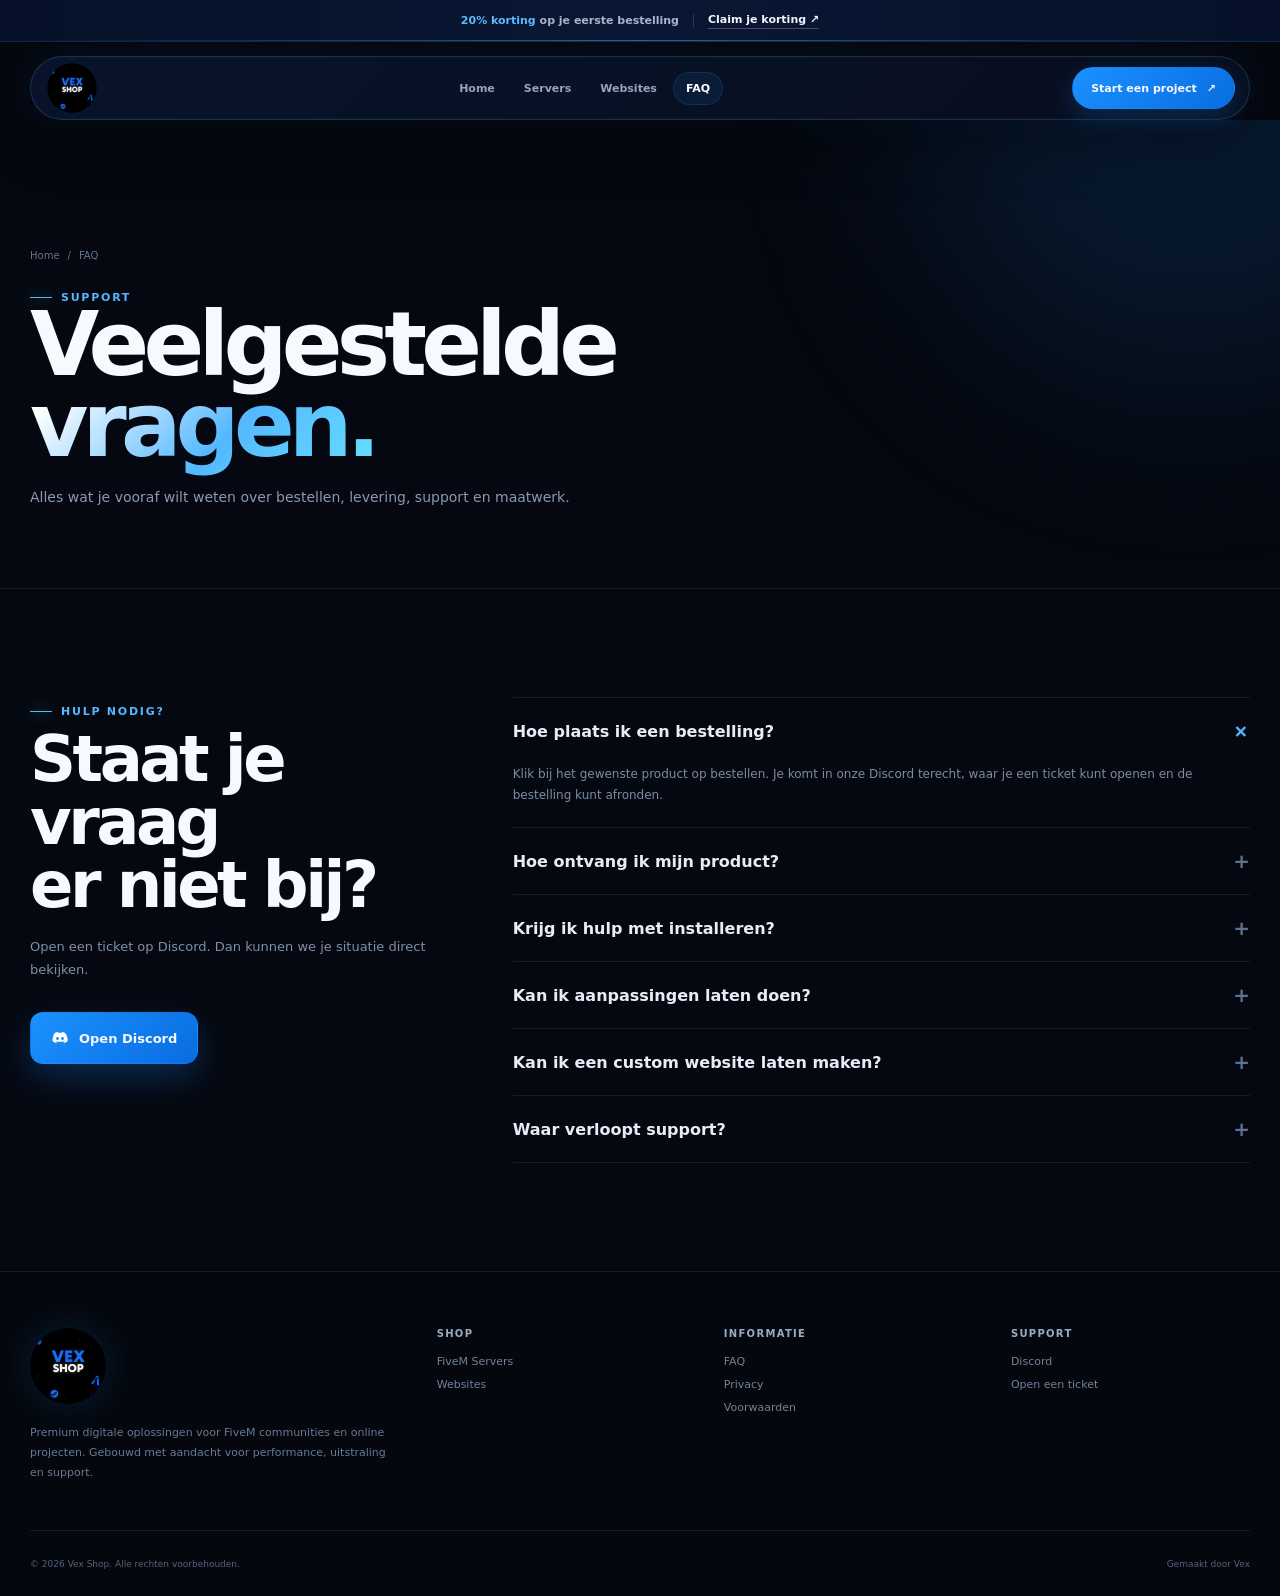
==== commit cd913d52: "Add files via upload" ====
--- a/faq/index.html
+++ b/faq/index.html
@@ -1,10 +1,21 @@
 <!DOCTYPE html>
-<html lang="nl"><head><meta charset="utf-8"/><meta content="width=device-width,initial-scale=1" name="viewport"/><meta content="#07101e" name="theme-color"/><meta content="Vex Shop - Premium FiveM servers en websites voor communities." name="description"/><title>FAQ — Vex Shop</title><link href="/assets/images/favicon.png" rel="icon" type="image/png"/><link href="/assets/styles/main.css" rel="stylesheet"/></head><body><div class="promo-bar"><div class="container promo-inner"><span><strong>20% korting</strong> op je eerste bestelling</span><span class="promo-divider"></span><a href="https://discord.gg/faRsgqtxwW" rel="noopener" target="_blank">Claim je korting <span aria-hidden="true">↗</span></a></div></div>
-<header class="navbar"><div class="container nav-inner"><a class="brand brand-home" href="/" aria-label="Vex Shop home"><img class="brand-logo" src="/assets/images/vex-shop-logo.png" alt="Vex Shop"/></a><nav class="nav-links"><a class="nav-link" href="/">Home</a><a class="nav-link" href="/servers/">Servers</a><a class="nav-link" href="/websites/">Websites</a><a class="nav-link active" href="/faq/">FAQ</a></nav><div class="nav-actions"><a class="btn btn-primary nav-project" href="https://discord.gg/faRsgqtxwW" rel="noopener" target="_blank">Start een project <span aria-hidden="true">↗</span></a><button aria-label="Menu openen" class="mobile-toggle"><span></span><span></span><span></span></button></div></div></header>
+
+<html lang="nl"><head><meta charset="utf-8"/><meta content="width=device-width,initial-scale=1" name="viewport"/><meta content="#07101e" name="theme-color"/><meta content="Vex Shop - Premium FiveM servers en websites voor communities." name="description"/><title>FAQ — Vex Shop</title><link href="../assets/images/favicon.png" rel="icon" type="image/png"/><link href="../assets/styles/vex-shop-2026.css?v=4" rel="stylesheet"/>
+<style id="vex-critical">
+html,body{margin:0;min-height:100%;background:#050810;color:#f6f9fd}
+img{max-width:100%;height:auto}
+.brand-home{width:50px!important;height:50px!important;min-width:50px!important;display:grid!important;place-items:center!important;overflow:hidden!important;border-radius:50%!important}
+.brand-home .brand-logo{width:50px!important;height:50px!important;max-width:50px!important;max-height:50px!important;object-fit:cover!important;border-radius:50%!important}
+.footer-brand-logo{width:76px!important;height:76px!important;max-width:76px!important;max-height:76px!important;object-fit:cover!important;border-radius:50%!important}
+.browser-brand-logo{width:22px!important;height:22px!important;max-width:22px!important;max-height:22px!important;object-fit:cover!important;border-radius:50%!important}
+@media(max-width:700px){.brand-home,.brand-home .brand-logo{width:42px!important;height:42px!important;min-width:42px!important;max-width:42px!important;max-height:42px!important}.footer-brand-logo{width:68px!important;height:68px!important;max-width:68px!important;max-height:68px!important}}
+</style>
+</head><body><div class="promo-bar"><div class="container promo-inner"><span><strong>20% korting</strong> op je eerste bestelling</span><span class="promo-divider"></span><a href="https://discord.gg/faRsgqtxwW" rel="noopener" target="_blank">Claim je korting <span aria-hidden="true">↗</span></a></div></div>
+<header class="navbar"><div class="container nav-inner"><a aria-label="Vex Shop home" class="brand brand-home" href="../"><img alt="Vex Shop" class="brand-logo" src="../assets/images/vex-shop-logo.png?v=4"/></a><nav class="nav-links"><a class="nav-link" href="../">Home</a><a class="nav-link" href="../servers/">Servers</a><a class="nav-link" href="../websites/">Websites</a><a class="nav-link active" href="../faq/">FAQ</a></nav><div class="nav-actions"><a class="btn btn-primary nav-project" href="https://discord.gg/faRsgqtxwW" rel="noopener" target="_blank">Start een project <span aria-hidden="true">↗</span></a><button aria-label="Menu openen" class="mobile-toggle"><span></span><span></span><span></span></button></div></div></header>
 <main>
-<section class="page-hero"><div class="container reveal"><div class="breadcrumb"><a href="/">Home</a><span>/</span><span>FAQ</span></div><span class="eyebrow">Support</span><h1>Veelgestelde<br/><span class="grad">vragen.</span></h1><p>Alles wat je vooraf wilt weten over bestellen, levering, support en maatwerk.</p></div></section>
+<section class="page-hero"><div class="container reveal"><div class="breadcrumb"><a href="../">Home</a><span>/</span><span>FAQ</span></div><span class="eyebrow">Support</span><h1>Veelgestelde<br/><span class="grad">vragen.</span></h1><p>Alles wat je vooraf wilt weten over bestellen, levering, support en maatwerk.</p></div></section>
 <section class="section"><div class="container faq-grid">
-<div class="faq-intro reveal"><span class="eyebrow">Hulp nodig?</span><h2>Staat je vraag<br/>er niet bij?</h2><p>Open een ticket op Discord. Dan kunnen we je situatie direct bekijken.</p><a class="btn btn-primary" href="https://discord.gg/faRsgqtxwW" rel="noopener" style="margin-top:18px" target="_blank"><img alt="" aria-hidden="true" src="/assets/icons/discord.svg"/> Open Discord</a></div>
+<div class="faq-intro reveal"><span class="eyebrow">Hulp nodig?</span><h2>Staat je vraag<br/>er niet bij?</h2><p>Open een ticket op Discord. Dan kunnen we je situatie direct bekijken.</p><a class="btn btn-primary" href="https://discord.gg/faRsgqtxwW" rel="noopener" style="margin-top:18px" target="_blank"><img alt="" aria-hidden="true" src="../assets/icons/discord.svg"/> Open Discord</a></div>
 <div class="faq-list reveal delay-1">
 <div class="faq-item open"><button class="faq-q"><span>Hoe plaats ik een bestelling?</span><span>+</span></button><div class="faq-a">Klik bij het gewenste product op bestellen. Je komt in onze Discord terecht, waar je een ticket kunt openen en de bestelling kunt afronden.</div></div>
 <div class="faq-item"><button class="faq-q"><span>Hoe ontvang ik mijn product?</span><span>+</span></button><div class="faq-a">Digitale producten worden na de afgesproken betaling en controle via de afgesproken levermethode verstrekt. Details worden in je ticket bevestigd.</div></div>
@@ -12,4 +23,4 @@
 <div class="faq-item"><button class="faq-q"><span>Kan ik aanpassingen laten doen?</span><span>+</span></button><div class="faq-a">Ja. Open een ticket met je wensen. We kunnen dan bekijken wat mogelijk is en of daar extra maatwerk voor nodig is.</div></div>
 <div class="faq-item"><button class="faq-q"><span>Kan ik een custom website laten maken?</span><span>+</span></button><div class="faq-a">Ja. Geef aan welke pagina’s, stijl en functionaliteiten je nodig hebt. Daarna kunnen we een passende offerte maken.</div></div>
 <div class="faq-item"><button class="faq-q"><span>Waar verloopt support?</span><span>+</span></button><div class="faq-a">Support en bestellingen verlopen via de officiële Vex Shop Discord zodat communicatie en levering overzichtelijk blijven.</div></div>
-</div></div></section></main><footer class="footer"><div class="container"><div class="footer-grid"><div><a class="brand footer-brand" href="/" aria-label="Vex Shop home"><img class="footer-brand-logo" src="/assets/images/vex-shop-logo.png" alt="Vex Shop"/></a><p>Premium digitale oplossingen voor FiveM communities en online projecten. Gebouwd met aandacht voor performance, uitstraling en support.</p></div><div><h4>Shop</h4><div class="footer-links"><a href="/servers/">FiveM Servers</a><a href="/websites/">Websites</a></div></div><div><h4>Informatie</h4><div class="footer-links"><a href="/faq/">FAQ</a><a href="/privacy/">Privacy</a><a href="/terms/">Voorwaarden</a></div></div><div><h4>Support</h4><div class="footer-links"><a href="https://discord.gg/faRsgqtxwW" rel="noopener" target="_blank">Discord</a><a href="https://discord.gg/faRsgqtxwW" rel="noopener" target="_blank">Open een ticket</a></div></div></div><div class="footer-bottom"><span>© 2026 Vex Shop. Alle rechten voorbehouden.</span><span>Gemaakt door Vex</span></div></div></footer><script src="/assets/js/main.js"></script></body></html>+</div></div></section></main><footer class="footer"><div class="container"><div class="footer-grid"><div><a aria-label="Vex Shop home" class="brand footer-brand" href="../"><img alt="Vex Shop" class="footer-brand-logo" src="../assets/images/vex-shop-logo.png?v=4"/></a><p>Premium digitale oplossingen voor FiveM communities en online projecten. Gebouwd met aandacht voor performance, uitstraling en support.</p></div><div><h4>Shop</h4><div class="footer-links"><a href="../servers/">FiveM Servers</a><a href="../websites/">Websites</a></div></div><div><h4>Informatie</h4><div class="footer-links"><a href="../faq/">FAQ</a><a href="../privacy/">Privacy</a><a href="../terms/">Voorwaarden</a></div></div><div><h4>Support</h4><div class="footer-links"><a href="https://discord.gg/faRsgqtxwW" rel="noopener" target="_blank">Discord</a><a href="https://discord.gg/faRsgqtxwW" rel="noopener" target="_blank">Open een ticket</a></div></div></div><div class="footer-bottom"><span>© 2026 Vex Shop. Alle rechten voorbehouden.</span><span>Gemaakt door Vex</span></div></div></footer><script src="../assets/js/vex-shop-2026.js?v=4"></script></body></html>
--- a/assets/styles/vex-shop-2026.css
+++ b/assets/styles/vex-shop-2026.css
@@ -0,0 +1,158 @@
+/* GitHub Pages hardening: fresh asset URL + fixed branding dimensions */
+.brand-home,.brand-home .brand-logo{width:50px;height:50px;min-width:50px;max-width:50px;max-height:50px}.brand-home{overflow:hidden;border-radius:50%}.brand-home .brand-logo{object-fit:cover}.footer-brand-logo{width:76px;height:76px;max-width:76px;max-height:76px;object-fit:cover}.browser-brand-logo{width:22px;height:22px;max-width:22px;max-height:22px;object-fit:cover}
+
+:root{
+  --bg:#050810;--bg2:#08101d;--surface:#0b1322;--surface2:#0f1a2d;--line:rgba(255,255,255,.08);
+  --lineb:rgba(58,163,255,.28);--text:#f6f9fd;--muted:#8496ae;--blue:#188cff;--blue2:#54b8ff;
+  --cyan:#68e1ff;--green:#36d994;--shadow:0 28px 80px rgba(0,0,0,.42);--radius:22px;--container:1220px;
+  --ease:cubic-bezier(.2,.75,.2,1)
+}
+*{box-sizing:border-box}html{scroll-behavior:smooth;background:var(--bg)}body{margin:0;color:var(--text);font-family:Inter,ui-sans-serif,system-ui,-apple-system,BlinkMacSystemFont,"Segoe UI",sans-serif;background:
+radial-gradient(circle at 78% 8%,rgba(24,140,255,.14),transparent 29%),radial-gradient(circle at 18% 24%,rgba(84,184,255,.07),transparent 25%),linear-gradient(180deg,#050810,#060a13 45%,#050810);-webkit-font-smoothing:antialiased;overflow-x:hidden}
+body:before{content:"";position:fixed;inset:0;z-index:-1;pointer-events:none;background-image:linear-gradient(rgba(255,255,255,.018) 1px,transparent 1px),linear-gradient(90deg,rgba(255,255,255,.018) 1px,transparent 1px);background-size:56px 56px;mask-image:linear-gradient(to bottom,#000,transparent 82%)}
+a{color:inherit;text-decoration:none}img{max-width:100%;display:block}button{font:inherit}.container{width:min(var(--container),calc(100% - 40px));margin:auto}
+.eyebrow{display:inline-flex;align-items:center;gap:9px;color:var(--blue2);text-transform:uppercase;letter-spacing:.16em;font-size:11px;font-weight:900}.eyebrow:before{content:"";width:22px;height:1px;background:currentColor;box-shadow:0 0 14px currentColor}
+.grad{background:linear-gradient(135deg,#fff 10%,var(--blue2) 58%,var(--cyan));-webkit-background-clip:text;color:transparent}.blue{color:var(--blue2)}.muted{color:var(--muted)}
+.btn{min-height:52px;padding:0 20px;border-radius:13px;border:1px solid transparent;display:inline-flex;align-items:center;justify-content:center;gap:10px;font-size:13px;font-weight:850;transition:.25s var(--ease);position:relative;overflow:hidden}
+.btn:after{content:"";position:absolute;inset:0;background:linear-gradient(105deg,transparent 30%,rgba(255,255,255,.16),transparent 70%);transform:translateX(-130%);transition:.55s var(--ease)}.btn:hover:after{transform:translateX(130%)}
+.btn-primary{background:linear-gradient(135deg,#1b91ff,#096de0);box-shadow:0 14px 34px rgba(24,140,255,.25)}.btn-primary:hover{transform:translateY(-2px);box-shadow:0 18px 44px rgba(24,140,255,.34)}
+.btn-secondary{border-color:var(--line);background:rgba(255,255,255,.035);color:#dbe5f1}.btn-secondary:hover{border-color:rgba(84,184,255,.34);background:rgba(24,140,255,.06);transform:translateY(-2px)}.btn img{width:18px;height:18px;filter:brightness(0) invert(1)}
+.badge{display:inline-flex;gap:7px;align-items:center;padding:7px 10px;border:1px solid var(--line);border-radius:999px;background:rgba(255,255,255,.025);font-size:10px;font-weight:800;color:#94a7bf}.badge.blue{color:#8dccff;border-color:rgba(24,140,255,.25);background:rgba(24,140,255,.08)}
+.status-dot{width:7px;height:7px;border-radius:50%;background:var(--green);box-shadow:0 0 14px var(--green)}
+.topline{height:34px;background:#07101d;border-bottom:1px solid rgba(255,255,255,.055);display:flex;align-items:center;font-size:10px;color:#92a5bd}.topline-inner,.top-left,.top-right{display:flex;align-items:center}.topline-inner{justify-content:space-between}.top-left,.top-right{gap:13px}.sep{width:3px;height:3px;border-radius:50%;background:#40506a}
+.navbar{position:sticky;top:0;z-index:50;backdrop-filter:blur(18px);background:rgba(5,8,16,.8);border-bottom:1px solid var(--line)}.nav-inner{height:78px;display:flex;align-items:center;justify-content:space-between;gap:26px}
+.brand{display:flex;align-items:center;gap:11px;font-size:19px;font-weight:950;letter-spacing:-.045em}.brand strong{color:var(--blue2)}.brand-mark{width:39px;height:39px;border-radius:12px;border:1px solid rgba(84,184,255,.28);background:radial-gradient(circle at 35% 25%,rgba(104,225,255,.35),transparent 28%),linear-gradient(145deg,#122642,#07101e);display:grid;place-items:center;box-shadow:inset 0 0 24px rgba(24,140,255,.13),0 10px 22px rgba(0,0,0,.24)}.brand-mark span{font-size:11px;color:var(--blue2);font-weight:950}
+.nav-links{display:flex;align-items:center;gap:5px}.nav-link{padding:10px 12px;border-radius:10px;color:#94a5bb;font-size:12px;font-weight:800;transition:.2s}.nav-link:hover,.nav-link.active{color:white;background:rgba(255,255,255,.045)}
+.nav-actions{display:flex;align-items:center;gap:10px}.mobile-toggle{display:none;width:45px;height:45px;border:1px solid var(--line);background:rgba(255,255,255,.03);border-radius:12px;flex-direction:column;align-items:center;justify-content:center;gap:5px}.mobile-toggle span{width:18px;height:1.5px;background:white}
+.hero{min-height:calc(100vh - 112px);padding:86px 0 80px;display:flex;align-items:center;position:relative;overflow:hidden}.hero:before{content:"VEX";position:absolute;right:-5vw;top:-6vw;font-size:39vw;line-height:1;font-weight:950;letter-spacing:-.09em;color:rgba(24,140,255,.024)}
+.hero-orbit{position:absolute;right:-270px;top:2%;width:720px;height:720px;border:1px solid rgba(84,184,255,.09);border-radius:50%;box-shadow:0 0 140px rgba(24,140,255,.06),inset 0 0 120px rgba(24,140,255,.035)}.hero-orbit:before,.hero-orbit:after{content:"";position:absolute;border:1px solid rgba(84,184,255,.07);border-radius:50%;inset:90px}.hero-orbit:after{inset:190px}
+.hero-grid{display:grid;grid-template-columns:1.04fr .96fr;gap:70px;align-items:center;position:relative;z-index:2}.hero h1{margin:18px 0 24px;font-size:clamp(58px,7vw,106px);line-height:.87;letter-spacing:-.07em}.hero p{max-width:650px;margin:0 0 31px;color:#a0b0c6;font-size:16px;line-height:1.8}.hero-actions{display:flex;gap:11px;flex-wrap:wrap}.hero-proof{display:flex;align-items:center;gap:14px;margin-top:32px;font-size:11px;color:#75869e}.avatar-stack{display:flex}.avatar{width:30px;height:30px;border-radius:50%;border:2px solid var(--bg);margin-left:-8px;display:grid;place-items:center;background:linear-gradient(135deg,#143d6b,#08182d);font-size:8px;font-weight:900;color:#9cd2ff}.avatar:first-child{margin-left:0}
+.hero-panel{position:relative;border:1px solid var(--lineb);border-radius:28px;padding:15px;background:linear-gradient(180deg,rgba(12,20,35,.93),rgba(7,12,21,.95));box-shadow:var(--shadow);transform:perspective(1100px) rotateY(-4deg) rotateX(2deg);transition:.4s var(--ease)}.panel-bar{display:flex;justify-content:space-between;align-items:center;padding:4px 4px 14px;color:#65768f;font-size:9px}.dots{display:flex;gap:6px}.dot{width:7px;height:7px;border-radius:50%;background:#263348}.dot:first-child{background:#ff5c6c}.dot:nth-child(2){background:#ffc45c}.dot:nth-child(3){background:#36d993}
+.console{min-height:470px;padding:21px;border:1px solid rgba(255,255,255,.065);border-radius:18px;background:#050910;position:relative;overflow:hidden}.console:after{content:"";position:absolute;width:320px;height:320px;border-radius:50%;background:rgba(24,140,255,.11);filter:blur(70px);right:-160px;bottom:-160px}.console-head{display:flex;justify-content:space-between;align-items:center;margin-bottom:25px}.console-brand{display:flex;gap:12px;align-items:center}.console-logo{width:44px;height:44px;border-radius:13px;display:grid;place-items:center;background:linear-gradient(145deg,#168cff,#0b4d9f);font-weight:950}.console-title strong{display:block;font-size:12px}.console-title span{font-size:9px;color:#65738a}.console-live{display:flex;gap:7px;align-items:center;color:#80efb7;font-size:9px;font-weight:900}
+.console-lines{display:grid;gap:10px;margin-bottom:22px}.code-line{height:7px;border-radius:999px;background:#172235;overflow:hidden}.code-line span{display:block;height:100%;border-radius:inherit;background:linear-gradient(90deg,var(--blue),var(--cyan));box-shadow:0 0 18px rgba(24,140,255,.4)}
+.launch-list{display:grid;gap:10px}.launch-item{display:grid;grid-template-columns:42px 1fr auto;gap:12px;align-items:center;padding:13px;border:1px solid var(--line);border-radius:14px;background:rgba(255,255,255,.022);transition:.2s}.launch-item:hover{border-color:rgba(84,184,255,.24);background:rgba(24,140,255,.05);transform:translateX(4px)}.launch-icon{width:42px;height:42px;border-radius:12px;background:#0d1d33;color:var(--blue2);display:grid;place-items:center;font-size:10px;font-weight:950}.launch-copy strong{display:block;font-size:11px}.launch-copy span{display:block;color:#687991;font-size:9px;margin-top:3px}.launch-price{text-align:right}.launch-price strong{display:block;font-size:12px}.launch-price span{font-size:8px;color:#66778f}
+.trustbar{border-top:1px solid var(--line);border-bottom:1px solid var(--line);background:rgba(255,255,255,.012)}.trust-grid{display:grid;grid-template-columns:repeat(4,1fr)}.trust-item{padding:22px 28px;border-right:1px solid var(--line)}.trust-item:last-child{border-right:0}.trust-num{font-size:24px;font-weight:950;letter-spacing:-.04em}.trust-label{font-size:10px;color:#697c95;margin-top:4px}
+.marquee{overflow:hidden;border-bottom:1px solid var(--line);background:#07101c}.marquee-track{display:flex;width:max-content;animation:scrollx 28s linear infinite;padding:12px 0}.marquee span{font-size:10px;text-transform:uppercase;letter-spacing:.15em;color:#5f738d;font-weight:900;white-space:nowrap}.marquee b{color:var(--blue);padding:0 23px}@keyframes scrollx{to{transform:translateX(-50%)}}
+.section{padding:108px 0;position:relative}.section-sm{padding:72px 0}.section-head{display:flex;justify-content:space-between;align-items:end;gap:46px;margin-bottom:42px}.section-head h2{margin:10px 0 0;font-size:clamp(40px,5vw,68px);line-height:.98;letter-spacing:-.055em}.section-head p{margin:0;max-width:510px;color:var(--muted);font-size:13px;line-height:1.8}
+.product-grid{display:grid;grid-template-columns:repeat(4,1fr);gap:16px}.product-card{border:1px solid var(--line);border-radius:22px;background:linear-gradient(180deg,rgba(14,23,39,.88),rgba(8,13,23,.96));overflow:hidden;transition:.35s var(--ease)}.product-card:hover{transform:translateY(-8px);border-color:rgba(84,184,255,.27);box-shadow:0 24px 60px rgba(0,0,0,.35)}.product-media{height:188px;background:#02050a;position:relative;overflow:hidden}.product-media img{width:100%;height:100%;object-fit:cover;opacity:.78;filter:saturate(.92);transition:.5s var(--ease)}.product-card:hover .product-media img{transform:scale(1.05);opacity:1}.product-media:after{content:"";position:absolute;inset:0;background:linear-gradient(to top,#0b1322,transparent 65%)}.product-badge{position:absolute;left:14px;top:14px;z-index:2}.product-body{padding:20px}.product-top{display:flex;justify-content:space-between;align-items:flex-start;gap:14px}.product-card h3{margin:0;font-size:19px;letter-spacing:-.03em}.price{font-size:18px;font-weight:950;white-space:nowrap}.price small{font-size:10px;color:#6d7f97}.product-card p{min-height:58px;color:#8191a8;font-size:11px;line-height:1.7}.product-tags{display:flex;gap:6px;flex-wrap:wrap;margin:14px 0 18px}.tag{font-size:8px;font-weight:850;color:#8294ab;border:1px solid var(--line);border-radius:999px;padding:6px 8px}.card-link{padding-top:15px;border-top:1px solid var(--line);display:flex;justify-content:space-between;align-items:center;font-size:11px;font-weight:850}.card-link img{width:14px;filter:brightness(0) invert(1);transition:.2s}.product-card:hover .card-link img{transform:translateX(4px)}
+.service-grid{display:grid;grid-template-columns:1.25fr 1fr 1fr;gap:16px}.service-card{min-height:350px;border:1px solid var(--line);border-radius:24px;padding:28px;background:linear-gradient(160deg,rgba(15,25,43,.95),rgba(7,12,21,.97));position:relative;overflow:hidden;transition:.35s var(--ease)}.service-card:hover{transform:translateY(-6px);border-color:rgba(84,184,255,.26)}.service-card:after{content:"";position:absolute;width:260px;height:260px;border-radius:50%;background:rgba(24,140,255,.1);filter:blur(60px);bottom:-125px;right:-80px}.service-index{color:#2e486a;font-size:10px;font-weight:950;letter-spacing:.14em}.service-icon{width:47px;height:47px;border-radius:14px;background:#102440;color:var(--blue2);display:grid;place-items:center;font-size:10px;font-weight:950;margin:27px 0 52px}.service-card h3{font-size:27px;margin:0 0 9px;letter-spacing:-.045em}.service-card p{max-width:390px;color:#8191a8;font-size:12px;line-height:1.7}.service-link{position:absolute;left:28px;right:28px;bottom:28px;display:flex;justify-content:space-between;align-items:center;font-size:11px;font-weight:850}.service-link img{width:15px;filter:brightness(0) invert(1)}
+.feature-banner{border:1px solid var(--lineb);border-radius:28px;padding:46px;display:grid;grid-template-columns:1.15fr .85fr;gap:50px;background:radial-gradient(circle at 85% 20%,rgba(24,140,255,.15),transparent 28%),linear-gradient(145deg,#0b1423,#070c15);box-shadow:var(--shadow);position:relative;overflow:hidden}.feature-banner:before{content:"VEX";position:absolute;right:-25px;bottom:-78px;font-size:230px;font-weight:950;letter-spacing:-.08em;color:rgba(255,255,255,.018)}.feature-banner h2{font-size:clamp(38px,5vw,64px);line-height:.96;letter-spacing:-.055em;margin:12px 0 17px}.feature-banner p{color:#8d9eb4;line-height:1.8;font-size:13px}.feature-list{display:grid;gap:11px;align-content:center}.feature-row{display:flex;gap:13px;align-items:flex-start;padding:14px;border:1px solid var(--line);border-radius:14px;background:rgba(255,255,255,.02)}.check{width:23px;height:23px;border-radius:8px;background:rgba(24,140,255,.12);color:var(--blue2);display:grid;place-items:center;flex:0 0 auto;font-size:11px;font-weight:950}.feature-row strong{font-size:11px}.feature-row span{display:block;color:#6d7f97;font-size:9px;margin-top:3px}
+.process-grid{display:grid;grid-template-columns:repeat(4,1fr);border-top:1px solid var(--line);border-bottom:1px solid var(--line)}.process-step{min-height:210px;padding:32px 28px;border-right:1px solid var(--line)}.process-step:last-child{border-right:0}.step-num{font-size:9px;color:var(--blue2);font-weight:950;letter-spacing:.12em}.process-step h3{font-size:17px;margin:48px 0 9px}.process-step p{color:#74869f;font-size:11px;line-height:1.7}
+.faq-grid{display:grid;grid-template-columns:.72fr 1.28fr;gap:68px}.faq-intro h2{font-size:clamp(42px,5vw,66px);line-height:.98;letter-spacing:-.055em;margin:10px 0 18px}.faq-intro p{color:#7f90a7;font-size:13px;line-height:1.8}.faq-list{border-top:1px solid var(--line)}.faq-item{border-bottom:1px solid var(--line)}.faq-q{width:100%;padding:21px 0;border:0;background:transparent;color:#e6edf6;display:flex;align-items:center;justify-content:space-between;gap:20px;text-align:left;font-weight:850;cursor:pointer}.faq-q span:last-child{font-size:20px;color:#5b7290;transition:.2s}.faq-a{max-height:0;overflow:hidden;color:#7b8ca4;font-size:12px;line-height:1.75;transition:max-height .35s var(--ease),padding .35s}.faq-item.open .faq-a{max-height:220px;padding-bottom:21px}.faq-item.open .faq-q span:last-child{transform:rotate(45deg);color:var(--blue2)}
+.footer{border-top:1px solid var(--line);padding:56px 0 27px;background:#04070d}.footer-grid{display:grid;grid-template-columns:1.5fr repeat(3,1fr);gap:48px}.footer p{max-width:360px;color:#687a92;font-size:11px;line-height:1.8}.footer h4{margin:0 0 16px;color:#9cacc0;font-size:10px;text-transform:uppercase;letter-spacing:.13em}.footer-links{display:grid;gap:10px}.footer-links a{font-size:11px;color:#71839b}.footer-links a:hover{color:#fff}.footer-bottom{display:flex;justify-content:space-between;gap:20px;margin-top:36px;padding-top:28px;border-top:1px solid var(--line);font-size:9px;color:#52637b}
+.reveal{opacity:0;transform:translateY(22px);transition:opacity .7s var(--ease),transform .7s var(--ease)}.reveal.visible{opacity:1;transform:none}.delay-1{transition-delay:.08s}.delay-2{transition-delay:.16s}.delay-3{transition-delay:.24s}
+.page-hero{padding:90px 0 64px;border-bottom:1px solid var(--line);position:relative;overflow:hidden}.page-hero:after{content:"";position:absolute;right:-180px;top:-280px;width:540px;height:540px;border-radius:50%;background:rgba(24,140,255,.13);filter:blur(100px)}.breadcrumb{display:flex;align-items:center;gap:8px;margin-bottom:22px;font-size:10px;color:#63758e}.breadcrumb a:hover{color:white}.page-hero h1{max-width:950px;margin:0 0 20px;font-size:clamp(54px,7vw,90px);line-height:.9;letter-spacing:-.065em}.page-hero p{max-width:720px;color:#899ab2;font-size:14px;line-height:1.8}
+.product-hero{padding:72px 0 84px;border-bottom:1px solid var(--line)}.product-hero-grid{display:grid;grid-template-columns:1.05fr .95fr;gap:68px;align-items:center}.product-copy h1{font-size:clamp(50px,6vw,84px);line-height:.9;letter-spacing:-.06em;margin:14px 0 19px}.product-copy p{color:#8a9bb2;font-size:13px;line-height:1.8}.product-meta{display:flex;gap:7px;flex-wrap:wrap;margin:19px 0}.buy-box{display:flex;justify-content:space-between;align-items:center;gap:20px;margin-top:29px;padding-top:23px;border-top:1px solid var(--line)}.buy-price strong{display:block;font-size:30px;letter-spacing:-.05em}.buy-price span{font-size:9px;color:#63748c}.product-shot{border:1px solid var(--line);border-radius:24px;padding:13px;background:#03060b;box-shadow:var(--shadow);overflow:hidden}.product-shot img{width:100%;aspect-ratio:16/10;object-fit:cover;border-radius:16px}
+.detail-grid{display:grid;grid-template-columns:.78fr 1.22fr;gap:58px}.sticky-card{position:sticky;top:116px;align-self:start;border:1px solid var(--line);border-radius:20px;padding:24px;background:#09111e}.sticky-card h3{margin:10px 0 18px;font-size:22px}.detail-points{display:grid;gap:11px}.detail-point{display:flex;gap:10px;color:#8293aa;font-size:11px}.detail-point .check{width:20px;height:20px;border-radius:6px}.features-stack{display:grid;gap:15px}.feature-card{border:1px solid var(--line);border-radius:20px;padding:23px;background:linear-gradient(145deg,rgba(12,20,34,.9),rgba(7,12,21,.96))}.feature-card h3{margin:0 0 8px;font-size:18px}.feature-card p{margin:0;color:#7c8da4;font-size:11px;line-height:1.75}.gallery{display:grid;grid-template-columns:repeat(2,1fr);gap:13px;margin-top:29px}.gallery img{width:100%;aspect-ratio:16/10;object-fit:cover;border-radius:16px;border:1px solid var(--line);background:#05080e}
+.contact-cta{margin-top:52px;padding:36px;border:1px solid var(--lineb);border-radius:24px;background:linear-gradient(135deg,rgba(24,140,255,.09),rgba(255,255,255,.02));display:flex;justify-content:space-between;align-items:center;gap:28px}.contact-cta h3{font-size:27px;margin:0 0 7px}.contact-cta p{margin:0;color:#7d8ea6;font-size:11px}
+.web-grid{display:grid;grid-template-columns:repeat(2,1fr);gap:16px}.web-card{border:1px solid var(--line);border-radius:22px;padding:28px;background:linear-gradient(145deg,#0b1423,#070c15)}.web-card h3{font-size:23px;margin:19px 0 9px}.web-card p{color:#7d8ea5;font-size:11px;line-height:1.7}.web-card ul{list-style:none;padding:0;margin:20px 0 0;display:grid;gap:9px}.web-card li{display:flex;gap:8px;color:#91a2b7;font-size:10px}.web-card li:before{content:"✓";color:var(--blue2);font-weight:950}
+.legal{max-width:860px;margin:auto}.legal h2{font-size:23px;margin:40px 0 11px}.legal p,.legal li{color:#8495ac;font-size:12px;line-height:1.85}.notice{padding:14px 16px;border:1px solid rgba(24,140,255,.18);background:rgba(24,140,255,.06);border-radius:12px;color:#91bfe9;font-size:10px}
+@media(max-width:1020px){.nav-links{display:none;position:absolute;left:20px;right:20px;top:86px;background:#08111f;border:1px solid var(--line);border-radius:16px;padding:10px;flex-direction:column;align-items:stretch;box-shadow:var(--shadow)}.nav-links.open{display:flex}.nav-link{padding:13px}.mobile-toggle{display:flex}.nav-actions .btn-secondary{display:none}.hero{min-height:auto;padding:68px 0}.hero-grid,.product-hero-grid,.feature-banner,.detail-grid,.faq-grid{grid-template-columns:1fr}.hero-panel{transform:none;max-width:700px}.product-grid{grid-template-columns:repeat(2,1fr)}.service-grid{grid-template-columns:1fr 1fr}.service-card:first-child{grid-column:1/-1}.process-grid{grid-template-columns:repeat(2,1fr)}.process-step:nth-child(2){border-right:0}.process-step:nth-child(-n+2){border-bottom:1px solid var(--line)}.footer-grid{grid-template-columns:1.4fr 1fr 1fr}.footer-grid>div:last-child{display:none}.sticky-card{position:static}}
+@media(max-width:700px){.container{width:min(100% - 28px,var(--container))}.top-right{display:none}.topline-inner{justify-content:center}.topline{height:31px}.nav-inner{height:70px}.nav-actions .btn-primary{display:none}.brand{font-size:17px}.brand-mark{width:34px;height:34px}.hero{padding:54px 0}.hero h1{font-size:53px}.hero p{font-size:13px}.hero-orbit{display:none}.hero-actions{display:grid}.hero-actions .btn{width:100%}.console{min-height:425px;padding:15px}.trust-grid{grid-template-columns:repeat(2,1fr)}.trust-item:nth-child(2){border-right:0}.trust-item:nth-child(-n+2){border-bottom:1px solid var(--line)}.section{padding:76px 0}.section-sm{padding:58px 0}.section-head{display:block}.section-head p{margin-top:17px}.section-head h2{font-size:44px}.product-grid,.service-grid,.web-grid{grid-template-columns:1fr}.service-card:first-child{grid-column:auto}.product-media{height:220px}.process-grid{grid-template-columns:1fr}.process-step{border-right:0;border-bottom:1px solid var(--line)!important}.process-step:last-child{border-bottom:0!important}.feature-banner{padding:27px}.feature-banner h2{font-size:42px}.faq-grid{gap:32px}.faq-intro h2{font-size:44px}.footer-grid{grid-template-columns:1fr 1fr}.footer-grid>div:first-child{grid-column:1/-1}.footer-bottom{display:block;line-height:2}.page-hero{padding:68px 0 50px}.page-hero h1{font-size:53px}.product-copy h1{font-size:51px}.buy-box{display:block}.buy-box .btn{width:100%;margin-top:17px}.gallery{grid-template-columns:1fr}.contact-cta{display:block;padding:25px}.contact-cta .btn{width:100%;margin-top:19px}}
+@media(prefers-reduced-motion:reduce){html{scroll-behavior:auto}.marquee-track{animation:none}.reveal{opacity:1;transform:none;transition:none}*{transition-duration:.01ms!important;animation-duration:.01ms!important}}
+
+/* VEX start page refresh */
+.start-hero{position:relative;min-height:calc(100vh - 112px);display:flex;align-items:center;overflow:hidden;border-bottom:1px solid var(--line);isolation:isolate;background:radial-gradient(circle at 50% 18%,rgba(24,140,255,.10),transparent 32%),linear-gradient(180deg,#050810 0%,#060b14 100%)}
+.start-grid{position:absolute;inset:0;z-index:-3;background-image:linear-gradient(rgba(84,184,255,.035) 1px,transparent 1px),linear-gradient(90deg,rgba(84,184,255,.035) 1px,transparent 1px);background-size:72px 72px;mask-image:linear-gradient(to bottom,rgba(0,0,0,.85),transparent 88%)}
+.start-grid:after{content:"";position:absolute;inset:0;background:linear-gradient(90deg,#050810 0%,transparent 18%,transparent 82%,#050810 100%)}
+.start-glow{position:absolute;border-radius:50%;filter:blur(105px);pointer-events:none;z-index:-2;animation:vexGlow 7s ease-in-out infinite alternate}.glow-a{width:520px;height:520px;left:-220px;top:15%;background:rgba(24,140,255,.12)}.glow-b{width:620px;height:620px;right:-260px;bottom:-200px;background:rgba(84,184,255,.10);animation-delay:-3s}@keyframes vexGlow{to{transform:translate3d(35px,-18px,0) scale(1.08);opacity:.75}}
+.start-wrap{display:grid;grid-template-columns:.92fr 1.08fr;gap:72px;align-items:center;padding-top:82px;padding-bottom:82px}.start-copy{position:relative;z-index:4}.start-pill{display:inline-flex;align-items:center;gap:9px;padding:8px 12px;border:1px solid rgba(84,184,255,.20);border-radius:999px;background:rgba(24,140,255,.055);color:#9ecfff;font-size:9px;font-weight:900;letter-spacing:.14em}.start-pill .status-dot{width:6px;height:6px}.start-copy h1{margin:20px 0 23px;font-size:clamp(66px,7.4vw,108px);line-height:.84;letter-spacing:-.075em}.start-copy h1 span{display:inline-block;background:linear-gradient(115deg,#50afff,#87d7ff 55%,#188cff);-webkit-background-clip:text;color:transparent;text-shadow:0 0 56px rgba(24,140,255,.08)}.start-copy p{max-width:600px;margin:0;color:#8799b0;font-size:15px;line-height:1.8}.start-actions{display:flex;flex-wrap:wrap;gap:10px;margin-top:31px}.start-meta{display:flex;gap:28px;flex-wrap:wrap;margin-top:34px;padding-top:23px;border-top:1px solid var(--line);color:#708198;font-size:9px;text-transform:uppercase;letter-spacing:.09em}.start-meta span{display:flex;align-items:center;gap:8px}.start-meta b{color:var(--blue2);font-size:9px}
+.showcase{position:relative;border:1px solid rgba(84,184,255,.18);border-radius:30px;padding:14px;background:linear-gradient(145deg,rgba(12,21,36,.92),rgba(4,8,15,.98));box-shadow:0 36px 100px rgba(0,0,0,.42),inset 0 0 60px rgba(24,140,255,.025)}.showcase:before{content:"";position:absolute;inset:-1px;border-radius:inherit;padding:1px;background:linear-gradient(135deg,rgba(104,225,255,.28),transparent 30%,transparent 70%,rgba(24,140,255,.18));-webkit-mask:linear-gradient(#000 0 0) content-box,linear-gradient(#000 0 0);-webkit-mask-composite:xor;pointer-events:none}.showcase-top,.showcase-foot{display:flex;justify-content:space-between;align-items:center;padding:5px 7px 14px;color:#5f718a;font-size:8px;font-weight:900;letter-spacing:.12em}.showcase-foot{padding:14px 7px 5px;border-top:1px solid var(--line);letter-spacing:.07em}.live-label{display:flex;gap:7px;align-items:center;color:#8eeeb9}.live-label i{display:block;width:6px;height:6px;background:var(--green);border-radius:50%;box-shadow:0 0 14px var(--green)}
+.showcase-stage{height:530px;position:relative;overflow:hidden;border:1px solid var(--line);border-radius:21px;background:radial-gradient(circle at 50% 46%,rgba(24,140,255,.14),transparent 20%),radial-gradient(circle at 50% 50%,rgba(84,184,255,.045),transparent 48%),#040810}.showcase-stage:before{content:"";position:absolute;inset:0;background-image:linear-gradient(rgba(255,255,255,.022) 1px,transparent 1px),linear-gradient(90deg,rgba(255,255,255,.022) 1px,transparent 1px);background-size:42px 42px;mask-image:radial-gradient(circle,#000,transparent 72%)}.showcase-ring{position:absolute;left:50%;top:49%;border:1px solid rgba(84,184,255,.12);border-radius:50%;transform:translate(-50%,-50%);animation:ringSpin 22s linear infinite}.ring-one{width:360px;height:360px}.ring-two{width:480px;height:480px;border-style:dashed;animation-direction:reverse;animation-duration:32s}@keyframes ringSpin{to{transform:translate(-50%,-50%) rotate(360deg)}}.vex-core{position:absolute;left:50%;top:47%;width:132px;height:132px;transform:translate(-50%,-50%);border-radius:34px;border:1px solid rgba(84,184,255,.28);display:grid;place-content:center;text-align:center;background:radial-gradient(circle at 35% 25%,rgba(104,225,255,.20),transparent 28%),linear-gradient(145deg,#0c1e35,#06101f);box-shadow:0 0 65px rgba(24,140,255,.22),inset 0 0 48px rgba(24,140,255,.12);animation:coreFloat 4.8s ease-in-out infinite}.vex-core span{font-size:37px;font-weight:950;letter-spacing:-.08em;color:#dff3ff}.vex-core small{margin-top:5px;color:#5eb8ff;font-size:7px;font-weight:950;letter-spacing:.18em}@keyframes coreFloat{50%{transform:translate(-50%,-55%)}}
+.float-card{position:absolute;width:235px;padding:10px;border:1px solid rgba(255,255,255,.09);border-radius:17px;background:rgba(9,17,30,.88);backdrop-filter:blur(14px);box-shadow:0 20px 50px rgba(0,0,0,.34);transition:.3s var(--ease);display:grid;grid-template-columns:74px 1fr;gap:11px;align-items:center}.float-card:hover{border-color:rgba(84,184,255,.38);transform:translateY(-4px)!important;background:rgba(12,25,44,.95)}.float-image{width:74px;height:68px;border-radius:11px;overflow:hidden;background:#080d16}.float-image img{width:100%;height:100%;object-fit:cover}.float-card small{display:block;color:#4caeff;font-size:6px;font-weight:950;letter-spacing:.13em;margin-bottom:4px}.float-card strong{display:block;font-size:11px}.float-card span{display:block;color:#73869f;font-size:8px;margin-top:4px}.card-left{left:19px;top:70px;animation:floatOne 5.6s ease-in-out infinite}.card-right{right:17px;top:185px;animation:floatTwo 6.3s ease-in-out infinite}.card-bottom{left:62px;bottom:38px;animation:floatThree 6.8s ease-in-out infinite}@keyframes floatOne{50%{transform:translateY(-10px) rotate(-1deg)}}@keyframes floatTwo{50%{transform:translateY(9px) rotate(1deg)}}@keyframes floatThree{50%{transform:translateY(-7px) translateX(5px)}}
+.quick-strip{border-bottom:1px solid var(--line);background:rgba(255,255,255,.012)}.quick-grid{display:grid;grid-template-columns:repeat(3,1fr)}.quick-grid>div{padding:25px 30px;border-right:1px solid var(--line);display:grid;grid-template-columns:auto 1fr;column-gap:13px;align-items:center}.quick-grid>div:last-child{border-right:0}.quick-grid span{grid-row:1/3;color:var(--blue2);font-size:9px;font-weight:950}.quick-grid strong{font-size:11px}.quick-grid small{margin-top:4px;color:#697b93;font-size:9px}.service-grid-two{grid-template-columns:repeat(2,1fr)}.service-grid-two .service-card:first-child{grid-column:auto}
+
+@media(max-width:1020px){.start-wrap{grid-template-columns:1fr;gap:42px;padding-top:68px;padding-bottom:68px}.start-copy{text-align:center}.start-copy p{margin-left:auto;margin-right:auto}.start-actions,.start-meta{justify-content:center}.showcase{max-width:760px;width:100%;margin:auto}.quick-grid>div{padding:21px 18px}.service-grid-two{grid-template-columns:repeat(2,1fr)}}
+@media(max-width:700px){.start-hero{min-height:auto}.start-wrap{padding-top:52px;padding-bottom:52px}.start-copy h1{font-size:55px}.start-copy p{font-size:13px}.start-actions{display:grid}.start-actions .btn{width:100%}.start-meta{gap:13px;display:grid;justify-content:start;text-align:left}.showcase-stage{height:440px}.vex-core{width:108px;height:108px;border-radius:28px}.vex-core span{font-size:31px}.ring-one{width:280px;height:280px}.ring-two{width:390px;height:390px}.float-card{width:200px;grid-template-columns:58px 1fr;padding:8px}.float-image{width:58px;height:56px}.card-left{left:10px;top:42px}.card-right{right:8px;top:176px}.card-bottom{left:24px;bottom:28px}.quick-grid{grid-template-columns:1fr}.quick-grid>div{border-right:0;border-bottom:1px solid var(--line)}.quick-grid>div:last-child{border-bottom:0}.service-grid-two{grid-template-columns:1fr}}
+
+/* VEX floating nav + reviews refresh */
+.promo-bar{height:42px;display:flex;align-items:center;background:linear-gradient(90deg,#061129,#0a1633 50%,#061129);border-bottom:1px solid rgba(84,184,255,.12);position:relative;z-index:80}.promo-bar:after{content:"";position:absolute;inset:auto 0 0;height:1px;background:linear-gradient(90deg,transparent,rgba(84,184,255,.45),transparent)}.promo-inner{display:flex;align-items:center;justify-content:center;gap:14px;color:#a7b6ca;font-size:11px;font-weight:700}.promo-inner strong{color:#5db9ff}.promo-inner a{color:#eef7ff;font-weight:900;border-bottom:1px solid rgba(255,255,255,.24);padding-bottom:2px;transition:.2s}.promo-inner a:hover{color:var(--blue2);border-color:var(--blue2)}.promo-divider{width:1px;height:14px;background:rgba(255,255,255,.15)}
+.navbar{top:0;background:transparent;border:0;backdrop-filter:none;padding:14px 0 0;pointer-events:none}.nav-inner{pointer-events:auto;height:64px;border:1px solid rgba(84,184,255,.18);border-radius:999px;padding:0 14px 0 16px;background:linear-gradient(135deg,rgba(8,20,44,.97),rgba(8,14,31,.97));box-shadow:0 22px 55px rgba(0,0,0,.38),0 0 0 1px rgba(255,255,255,.02) inset,0 0 40px rgba(24,140,255,.08);backdrop-filter:blur(22px)}.brand{min-width:max-content}.brand-mark-logo{width:38px;height:38px;border-radius:50%;box-shadow:inset 0 0 26px rgba(24,140,255,.22),0 0 24px rgba(24,140,255,.16)}.brand-mark-logo span{font-size:10px}.brand-wordmark{display:flex;align-items:baseline;gap:4px;font-size:15px;letter-spacing:-.04em}.brand-wordmark b{font-weight:950;color:#fff}.brand-wordmark strong{font-weight:950;color:var(--blue2)}.nav-links{gap:3px}.nav-link{padding:10px 13px;border-radius:999px;font-size:11px}.nav-link:hover,.nav-link.active{background:rgba(24,140,255,.09);color:#fff;box-shadow:inset 0 0 0 1px rgba(84,184,255,.12)}.nav-project{min-height:42px;border-radius:999px;padding:0 18px;font-size:11px;box-shadow:0 8px 24px rgba(24,140,255,.22)}
+.start-hero{margin-top:-78px;padding-top:78px;min-height:calc(100vh - 42px)}
+.page-hero{padding-top:130px}
+.reviews-section{position:relative;padding:112px 0 120px;overflow:hidden;border-bottom:1px solid var(--line);background:radial-gradient(circle at 50% 0,rgba(24,140,255,.10),transparent 38%),linear-gradient(180deg,#060b14,#050810)}.reviews-section:before{content:"";position:absolute;inset:0;background-image:linear-gradient(rgba(84,184,255,.025) 1px,transparent 1px),linear-gradient(90deg,rgba(84,184,255,.025) 1px,transparent 1px);background-size:64px 64px;mask-image:linear-gradient(to bottom,#000,transparent 80%);pointer-events:none}.reviews-wrap{position:relative;z-index:2}.reviews-head{text-align:center;max-width:760px;margin:0 auto 50px}.reviews-kicker{display:inline-flex;align-items:center;gap:10px;color:#6cc0ff;font-size:10px;font-weight:950;letter-spacing:.22em}.reviews-kicker:before,.reviews-kicker:after{content:"";width:24px;height:1px;background:#188cff;box-shadow:0 0 12px rgba(24,140,255,.6)}.reviews-head h2{margin:13px 0 15px;font-size:clamp(44px,5.2vw,72px);letter-spacing:-.06em;line-height:.96}.reviews-head h2 span{background:linear-gradient(110deg,#53b7ff,#8addff);-webkit-background-clip:text;color:transparent}.reviews-head p{max-width:620px;margin:0 auto;color:#8698b0;font-size:14px;line-height:1.75}.reviews-cta{margin-top:26px;border-radius:999px;padding-left:22px;padding-right:22px}.reviews-shell{max-width:1080px;margin:0 auto;border:1px solid rgba(84,184,255,.17);border-radius:30px;padding:16px;background:linear-gradient(145deg,rgba(12,22,39,.92),rgba(6,11,20,.96));box-shadow:0 34px 90px rgba(0,0,0,.35),inset 0 0 70px rgba(24,140,255,.025);position:relative}.reviews-shell:before{content:"";position:absolute;inset:-1px;border-radius:inherit;padding:1px;background:linear-gradient(135deg,rgba(104,225,255,.26),transparent 28%,transparent 72%,rgba(24,140,255,.18));-webkit-mask:linear-gradient(#000 0 0) content-box,linear-gradient(#000 0 0);-webkit-mask-composite:xor;pointer-events:none}.reviews-shell-top,.reviews-shell-foot{display:flex;justify-content:space-between;align-items:center;color:#5f728b;font-size:8px;font-weight:900;letter-spacing:.13em;text-transform:uppercase;padding:5px 7px 14px}.reviews-shell-top span:last-child{display:flex;align-items:center;gap:7px;color:#9cd3ff}.reviews-shell-top i{width:6px;height:6px;border-radius:50%;background:var(--green);box-shadow:0 0 14px var(--green)}.reviews-shell-foot{padding:14px 7px 5px;border-top:1px solid var(--line);letter-spacing:.07em}.reviews-grid{display:grid;grid-template-columns:repeat(3,1fr);gap:12px;padding:3px 0 15px}.review-card{min-height:152px;padding:20px;border:1px solid rgba(255,255,255,.075);border-radius:18px;background:linear-gradient(145deg,rgba(13,24,42,.92),rgba(8,15,27,.94));box-shadow:inset 0 0 0 1px rgba(255,255,255,.01);transition:.32s var(--ease);position:relative;overflow:hidden}.review-card:before{content:"";position:absolute;width:150px;height:150px;border-radius:50%;right:-85px;bottom:-100px;background:rgba(24,140,255,.13);filter:blur(28px);transition:.35s}.review-card:hover{transform:translateY(-6px);border-color:rgba(84,184,255,.28);box-shadow:0 18px 45px rgba(0,0,0,.25)}.review-card:hover:before{transform:scale(1.4);background:rgba(24,140,255,.19)}.review-top{display:grid;grid-template-columns:38px 1fr 18px;gap:11px;align-items:center;position:relative;z-index:2}.review-avatar{width:38px;height:38px;border-radius:50%;display:grid;place-items:center;background:linear-gradient(145deg,#238fff,#0e5bc8);font-size:12px;font-weight:950;box-shadow:0 8px 18px rgba(24,140,255,.22)}.review-avatar.alt{background:linear-gradient(145deg,#2c79ff,#1245a9)}.review-avatar.alt2{background:linear-gradient(145deg,#4aa9ff,#1768d8)}.review-avatar.dark{background:linear-gradient(145deg,#1e57c7,#0e2f76)}.review-avatar.dark2{background:linear-gradient(145deg,#163d8e,#081f52)}.review-top strong{display:block;font-size:11px}.review-top>img{width:16px;height:16px;opacity:.58;filter:brightness(0) saturate(100%) invert(54%) sepia(89%) saturate(2240%) hue-rotate(186deg) brightness(103%) contrast(101%)}.review-rating{display:flex;gap:7px;align-items:center;margin-top:3px}.review-rating span{font-size:10px;letter-spacing:1px;color:#ffb12b;text-shadow:0 0 16px rgba(255,177,43,.18)}.review-rating small{font-size:8px;color:#6f829c;font-weight:800}.review-card p{position:relative;z-index:2;margin:17px 0 0;color:#a2b0c2;font-size:12px;line-height:1.6}.reviews-glow{position:absolute;border-radius:50%;filter:blur(95px);pointer-events:none}.reviews-glow-a{width:380px;height:380px;left:-180px;top:18%;background:rgba(24,140,255,.09)}.reviews-glow-b{width:420px;height:420px;right:-200px;bottom:5%;background:rgba(84,184,255,.07)}
+@media(max-width:1020px){.navbar{padding:10px 0 0}.nav-inner{height:60px}.nav-links{position:absolute;top:72px;left:20px;right:20px;border-radius:22px}.start-hero{margin-top:-70px;padding-top:70px}.reviews-grid{grid-template-columns:repeat(2,1fr)}}
+@media(max-width:700px){.promo-bar{height:38px}.promo-inner{font-size:9px;gap:9px}.promo-divider{height:12px}.navbar{padding-top:9px}.nav-inner{height:56px;padding:0 10px 0 12px}.brand-wordmark{font-size:13px}.brand-mark-logo{width:34px;height:34px}.nav-project{display:none}.start-hero{margin-top:-65px;padding-top:65px}.reviews-section{padding:78px 0 84px}.reviews-head{margin-bottom:34px}.reviews-head h2{font-size:46px}.reviews-head p{font-size:12px}.reviews-grid{grid-template-columns:1fr}.reviews-shell{padding:11px;border-radius:24px}.review-card{min-height:138px}.reviews-shell-top,.reviews-shell-foot{font-size:7px}.reviews-shell-foot{gap:12px}.page-hero{padding-top:104px}}
+
+/* Old-shop inspired VEX homepage hero */
+.legacy-hero{position:relative;min-height:calc(100vh - 42px);margin-top:-78px;padding-top:78px;overflow:hidden;display:flex;align-items:center;border-bottom:1px solid var(--line);isolation:isolate;background:radial-gradient(circle at 88% 32%,rgba(27,91,205,.34),transparent 34%),radial-gradient(circle at 22% 75%,rgba(24,140,255,.10),transparent 27%),linear-gradient(110deg,#050914 0%,#081226 46%,#12326f 100%)}
+.legacy-hero:after{content:"VEX";position:absolute;right:-2vw;bottom:-13vh;font-weight:950;font-size:clamp(250px,37vw,720px);letter-spacing:-.12em;color:rgba(66,140,255,.035);line-height:.75;z-index:-1;pointer-events:none}
+.legacy-bg-grid{position:absolute;inset:0;z-index:-3;background-image:linear-gradient(rgba(90,166,255,.035) 1px,transparent 1px),linear-gradient(90deg,rgba(90,166,255,.035) 1px,transparent 1px);background-size:68px 68px;mask-image:linear-gradient(to bottom,transparent 3%,#000 32%,#000 74%,transparent 100%)}
+.legacy-orb{position:absolute;border-radius:50%;filter:blur(100px);z-index:-2;pointer-events:none}.legacy-orb-a{width:520px;height:520px;right:-180px;top:110px;background:rgba(27,102,255,.18)}.legacy-orb-b{width:360px;height:360px;left:26%;bottom:-180px;background:rgba(84,184,255,.10)}
+.legacy-particles i{position:absolute;width:5px;height:5px;border-radius:50%;background:#349cff;box-shadow:0 0 18px 5px rgba(52,156,255,.42);animation:legacyTwinkle 3.8s ease-in-out infinite}.legacy-particles i:nth-child(1){left:18%;top:16%}.legacy-particles i:nth-child(2){left:43%;top:34%;animation-delay:.7s}.legacy-particles i:nth-child(3){left:72%;top:17%;animation-delay:1.4s}.legacy-particles i:nth-child(4){right:8%;top:29%;animation-delay:2s}.legacy-particles i:nth-child(5){left:27%;bottom:20%;animation-delay:2.5s}.legacy-particles i:nth-child(6){right:25%;bottom:18%;animation-delay:1s}@keyframes legacyTwinkle{0%,100%{opacity:.18;transform:scale(.55)}50%{opacity:1;transform:scale(1.25)}}
+.legacy-wrap{display:grid;grid-template-columns:.82fr 1.18fr;gap:70px;align-items:center;padding-top:86px;padding-bottom:95px;position:relative;z-index:3}.legacy-copy{max-width:540px}.legacy-kicker{display:flex;align-items:center;gap:10px;color:#c1cfdf;font-size:11px;font-weight:950;letter-spacing:.18em}.legacy-kicker-dot{width:10px;height:10px;border:3px solid rgba(68,157,255,.42);background:#298fff;border-radius:50%;box-shadow:0 0 17px rgba(41,143,255,.85)}
+.legacy-copy h1{margin:24px 0 26px;font-size:clamp(66px,6.1vw,98px);line-height:.86;letter-spacing:-.07em}.legacy-copy h1 span{color:#55aaff;text-shadow:0 0 40px rgba(45,145,255,.19)}.legacy-copy p{max-width:560px;margin:0;color:#a5b3c6;font-size:15px;line-height:1.72}.legacy-actions{display:flex;gap:12px;flex-wrap:wrap;margin-top:32px}.legacy-actions .btn{min-height:54px;padding:0 23px}.legacy-discord{box-shadow:0 14px 38px rgba(24,140,255,.23)}
+.legacy-trust{margin-top:34px;padding-top:22px;border-top:1px solid rgba(255,255,255,.09);display:flex;align-items:center;gap:9px;color:#788ba5;font-size:11px}.legacy-trust strong{color:#f7fbff;font-size:13px}.legacy-trust i{width:1px;height:17px;background:rgba(255,255,255,.12);margin:0 8px}.legacy-trust a{color:#7086a5;transition:.2s}.legacy-trust a:hover{color:#64baff}
+.legacy-browser-wrap{position:relative;perspective:1400px}.legacy-browser-glow{position:absolute;inset:8% 4% 0;border-radius:40px;background:rgba(24,140,255,.22);filter:blur(70px);opacity:.6;pointer-events:none}.legacy-browser{position:relative;border-radius:20px;overflow:hidden;border:1px solid rgba(99,173,255,.34);background:#090d14;box-shadow:0 45px 95px rgba(0,0,0,.46),0 0 70px rgba(24,140,255,.10);transform:rotateY(-1.5deg) rotateX(.8deg);transition:.55s var(--ease)}.legacy-browser-wrap:hover .legacy-browser{transform:rotateY(0) rotateX(0) translateY(-6px)}
+.legacy-browser-bar{height:50px;padding:0 16px;display:grid;grid-template-columns:1fr auto 1fr;align-items:center;background:linear-gradient(180deg,#171d27,#111720);border-bottom:1px solid rgba(255,255,255,.08);font-size:10px}.browser-lights{display:flex;gap:7px}.browser-lights i{width:11px;height:11px;border-radius:50%;background:#ff5f57}.browser-lights i:nth-child(2){background:#febc2e}.browser-lights i:nth-child(3){background:#28c840}.browser-title{display:flex;align-items:center;gap:7px;color:#a4adba;font-weight:850}.browser-vx{width:18px;height:18px;border-radius:6px;display:grid;place-items:center;background:#158cff;color:#fff;font-size:7px;font-weight:950;box-shadow:0 0 18px rgba(24,140,255,.4)}.browser-preview{justify-self:end;color:#59b6ff;font-weight:950;letter-spacing:.12em}.browser-preview i{display:inline-block;width:5px;height:5px;border-radius:50%;background:#2fa3ff;margin-right:6px;box-shadow:0 0 10px #2fa3ff}
+.legacy-browser-screen{position:relative;height:490px;overflow:hidden;background:radial-gradient(circle at 54% 45%,rgba(24,140,255,.19),transparent 22%),linear-gradient(135deg,#050912,#071223 60%,#0b1d3b)}.legacy-screen-grid{position:absolute;inset:0;background-image:linear-gradient(rgba(255,255,255,.025) 1px,transparent 1px),linear-gradient(90deg,rgba(255,255,255,.025) 1px,transparent 1px);background-size:46px 46px;mask-image:radial-gradient(circle at 50% 48%,#000,transparent 75%)}.legacy-screen-glow{position:absolute;width:320px;height:320px;border-radius:50%;left:50%;top:47%;transform:translate(-50%,-50%);border:1px solid rgba(72,168,255,.12);box-shadow:0 0 0 75px rgba(55,144,255,.02),0 0 0 150px rgba(55,144,255,.015)}
+.legacy-screen-brand{position:absolute;left:50%;top:45%;transform:translate(-50%,-50%);width:136px;height:136px;border-radius:34px;display:grid;place-content:center;text-align:center;background:linear-gradient(145deg,rgba(19,63,117,.95),rgba(5,18,36,.98));border:1px solid rgba(84,184,255,.24);box-shadow:0 0 60px rgba(24,140,255,.20),inset 0 0 45px rgba(84,184,255,.07);animation:legacyCore 5s ease-in-out infinite}.legacy-screen-brand span{font-size:38px;font-weight:950;letter-spacing:-.07em}.legacy-screen-brand small{margin-top:4px;color:#58b6ff;font-size:7px;font-weight:950;letter-spacing:.18em}@keyframes legacyCore{50%{transform:translate(-50%,-55%)}}
+.legacy-product-main{position:absolute;left:24px;top:33px;width:245px;padding:11px;display:grid;grid-template-columns:82px 1fr;gap:11px;background:rgba(9,17,30,.92);border:1px solid rgba(255,255,255,.10);border-radius:16px;box-shadow:0 18px 45px rgba(0,0,0,.32);animation:legacyFloatA 6s ease-in-out infinite}.legacy-product-main img{width:82px;height:76px;border-radius:11px;object-fit:cover}.legacy-product-info{display:flex;flex-direction:column;justify-content:center}.legacy-product-info small,.legacy-mini-card small{font-size:6px;color:#55b4ff;font-weight:950;letter-spacing:.12em}.legacy-product-info strong{font-size:12px;margin:4px 0}.legacy-product-info span{color:#798ba4;font-size:7px}.legacy-product-info b{color:#fff;font-size:9px;margin-top:6px}.legacy-mini-card{position:absolute;width:230px;padding:10px;display:grid;grid-template-columns:62px 1fr;gap:10px;align-items:center;border:1px solid rgba(255,255,255,.1);border-radius:15px;background:rgba(8,16,29,.93);box-shadow:0 18px 45px rgba(0,0,0,.3);transition:.25s}.legacy-mini-card:hover{border-color:rgba(84,184,255,.3);transform:translateY(-4px)}.legacy-mini-card img,.mini-web{width:62px;height:58px;border-radius:10px;object-fit:cover}.mini-web{display:grid;place-items:center;color:#67bdff;font-size:11px;font-weight:950;background:linear-gradient(145deg,#0a2343,#071223);border:1px solid rgba(84,184,255,.18)}.legacy-mini-card strong{display:block;font-size:10px;margin:3px 0}.legacy-mini-card span{display:block;color:#7588a2;font-size:7px}.mini-a{left:48px;bottom:44px;animation:legacyFloatB 6.8s ease-in-out infinite}.mini-b{right:26px;top:180px;animation:legacyFloatC 6.2s ease-in-out infinite}@keyframes legacyFloatA{50%{transform:translateY(-8px)}}@keyframes legacyFloatB{50%{transform:translate(6px,-8px)}}@keyframes legacyFloatC{50%{transform:translateY(8px)}}
+.legacy-screen-status{position:absolute;left:18px;right:18px;bottom:15px;padding-top:10px;border-top:1px solid rgba(255,255,255,.07);display:flex;justify-content:space-between;color:#61738e;font-size:7px;font-weight:900;letter-spacing:.09em}.legacy-screen-status span:first-child{color:#82dfb0}.legacy-screen-status i{display:inline-block;width:5px;height:5px;border-radius:50%;background:#36d994;margin-right:5px;box-shadow:0 0 10px #36d994}
+.legacy-float-badge{position:absolute;display:grid;place-items:center;border:1px solid rgba(84,184,255,.24);background:rgba(7,18,36,.9);color:#5fb8ff;border-radius:50%;font-size:8px;font-weight:950;letter-spacing:.08em;box-shadow:0 0 34px rgba(24,140,255,.18);backdrop-filter:blur(16px)}.badge-one{width:58px;height:58px;right:-24px;top:16%;animation:badgeFloat 5.4s ease-in-out infinite}.badge-two{width:48px;height:48px;left:-18px;bottom:14%;animation:badgeFloat 6.1s ease-in-out infinite reverse}@keyframes badgeFloat{50%{transform:translateY(-10px) rotate(6deg)}}
+.legacy-scroll{position:absolute;bottom:16px;left:50%;transform:translateX(-50%);display:flex;flex-direction:column;align-items:center;gap:7px;color:#5b6c87;font-size:7px;font-weight:950;letter-spacing:.22em}.legacy-scroll span{width:1px;height:42px;background:linear-gradient(to bottom,rgba(84,184,255,.7),transparent);animation:scrollPulse 2s ease-in-out infinite}@keyframes scrollPulse{50%{height:31px;opacity:.45}}
+@media(max-width:1020px){.legacy-hero{margin-top:-70px;padding-top:70px;min-height:auto}.legacy-wrap{grid-template-columns:1fr;gap:46px;padding-top:95px;padding-bottom:90px}.legacy-copy{max-width:700px;margin:auto;text-align:center}.legacy-actions,.legacy-trust{justify-content:center}.legacy-browser-wrap{max-width:780px;width:100%;margin:auto}.legacy-scroll{display:none}}
+@media(max-width:700px){.legacy-hero{margin-top:-65px;padding-top:65px}.legacy-wrap{padding-top:75px;padding-bottom:64px;gap:35px}.legacy-copy h1{font-size:58px}.legacy-copy p{font-size:13px}.legacy-actions{display:grid}.legacy-actions .btn{width:100%}.legacy-trust{font-size:9px;gap:7px}.legacy-browser-screen{height:390px}.legacy-browser-bar{height:43px;padding:0 11px}.browser-title{font-size:8px}.browser-preview{font-size:7px}.legacy-screen-brand{width:104px;height:104px;border-radius:26px}.legacy-screen-brand span{font-size:30px}.legacy-product-main{left:10px;top:23px;width:200px;grid-template-columns:64px 1fr;padding:8px}.legacy-product-main img{width:64px;height:60px}.legacy-product-info strong{font-size:9px}.legacy-product-info span{font-size:6px}.legacy-mini-card{width:175px;grid-template-columns:48px 1fr;padding:7px}.legacy-mini-card img,.mini-web{width:48px;height:46px}.mini-a{left:14px;bottom:35px}.mini-b{right:10px;top:157px}.legacy-screen-status{font-size:6px}.legacy-float-badge{display:none}}
+
+/* VEX hero video preview */
+.legacy-video-screen{background:#03070e}
+.vex-preview-video{position:absolute;inset:0;width:100%;height:100%;object-fit:cover;display:block;filter:saturate(.88) contrast(1.06) brightness(.76);transform:scale(1.01)}
+.vex-video-shade{position:absolute;inset:0;pointer-events:none;background:linear-gradient(180deg,rgba(3,7,14,.14) 0%,rgba(3,7,14,.02) 48%,rgba(3,7,14,.80) 100%),linear-gradient(90deg,rgba(2,7,15,.30),transparent 38%,transparent 72%,rgba(8,30,70,.18));box-shadow:inset 0 0 90px rgba(0,0,0,.24)}
+.vex-video-badge{position:absolute;left:18px;top:17px;display:flex;align-items:center;gap:8px;padding:8px 11px;border:1px solid rgba(88,183,255,.28);border-radius:999px;background:rgba(4,12,23,.68);backdrop-filter:blur(14px);color:#cce8ff;font-size:7px;font-weight:950;letter-spacing:.14em;box-shadow:0 8px 28px rgba(0,0,0,.24)}
+.vex-video-badge i{width:6px;height:6px;border-radius:50%;background:#35dc94;box-shadow:0 0 12px #35dc94;animation:vexLivePulse 1.7s ease-in-out infinite}
+@keyframes vexLivePulse{50%{opacity:.35;transform:scale(.72)}}
+.vex-video-caption{position:absolute;left:18px;right:18px;bottom:16px;display:flex;align-items:flex-end;justify-content:space-between;gap:20px;padding-top:14px;border-top:1px solid rgba(255,255,255,.10);color:#fff}
+.vex-video-caption div{display:flex;flex-direction:column;gap:4px}.vex-video-caption small{color:#62baff;font-size:6px;font-weight:950;letter-spacing:.17em}.vex-video-caption strong{font-size:12px;letter-spacing:-.02em}.vex-video-caption>span{color:#8ba0bb;font-size:6px;font-weight:950;letter-spacing:.14em}
+@media(max-width:700px){.vex-video-badge{left:12px;top:12px;padding:7px 9px}.vex-video-caption{left:12px;right:12px;bottom:11px}.vex-video-caption strong{font-size:10px}}
+
+/* Real YouTube player inside the VEX Store preview window */
+.vex-youtube-preview{position:absolute;inset:0;width:100%;height:100%;display:block;border:0;background:#000}
+.legacy-video-screen{overflow:hidden;background:#000}
+
+
+/* VEX preview — video coming soon */
+.legacy-video-screen{overflow:hidden;background:radial-gradient(circle at 50% 42%,rgba(24,140,255,.18),transparent 26%),linear-gradient(145deg,#040811,#071426 65%,#0a1d39)}
+.legacy-video-screen:before{content:"";position:absolute;inset:0;background-image:linear-gradient(rgba(84,184,255,.035) 1px,transparent 1px),linear-gradient(90deg,rgba(84,184,255,.035) 1px,transparent 1px);background-size:42px 42px;mask-image:radial-gradient(circle at center,#000 18%,transparent 78%);pointer-events:none}
+.legacy-video-screen:after{content:"";position:absolute;width:330px;height:330px;left:50%;top:48%;transform:translate(-50%,-50%);border:1px solid rgba(84,184,255,.10);border-radius:50%;box-shadow:0 0 0 76px rgba(84,184,255,.025),0 0 0 152px rgba(84,184,255,.012);animation:previewHalo 5.5s ease-in-out infinite;pointer-events:none}
+@keyframes previewHalo{50%{opacity:.55;transform:translate(-50%,-50%) scale(1.035)}}
+.video-coming-soon{position:absolute;z-index:2;left:50%;top:50%;transform:translate(-50%,-50%);width:min(78%,540px);text-align:center;display:flex;flex-direction:column;align-items:center}
+.video-coming-icon{width:76px;height:76px;border-radius:23px;display:grid;place-items:center;margin-bottom:20px;background:linear-gradient(145deg,rgba(25,143,255,.22),rgba(7,23,44,.94));border:1px solid rgba(84,184,255,.30);box-shadow:0 0 42px rgba(24,140,255,.20),inset 0 0 30px rgba(84,184,255,.06);animation:videoIconFloat 4s ease-in-out infinite}
+.video-coming-icon span{width:0;height:0;border-top:10px solid transparent;border-bottom:10px solid transparent;border-left:16px solid #71c5ff;margin-left:4px;filter:drop-shadow(0 0 8px rgba(84,184,255,.55))}
+@keyframes videoIconFloat{50%{transform:translateY(-7px)}}
+.video-coming-label{color:#61baff;font-size:8px;font-weight:950;letter-spacing:.22em;margin-bottom:10px}
+.video-coming-soon h3{font-size:clamp(24px,3vw,38px);line-height:1.02;letter-spacing:-.045em;margin:0;color:#f7fbff}
+.video-coming-soon p{max-width:500px;margin:15px auto 0;color:#8397b1;font-size:11px;line-height:1.8}
+.video-coming-status{margin-top:21px;display:inline-flex;align-items:center;gap:8px;border:1px solid rgba(84,184,255,.18);border-radius:999px;padding:8px 12px;background:rgba(5,13,25,.64);color:#91cfff;font-size:7px;font-weight:950;letter-spacing:.14em;backdrop-filter:blur(10px)}
+.video-coming-status i{width:6px;height:6px;border-radius:50%;background:#35dc94;box-shadow:0 0 12px #35dc94;animation:vexLivePulse 1.7s ease-in-out infinite}
+@media(max-width:700px){.video-coming-soon{width:84%}.video-coming-icon{width:62px;height:62px;border-radius:19px;margin-bottom:16px}.video-coming-soon h3{font-size:27px}.video-coming-soon p{font-size:9.5px;line-height:1.65}.video-coming-status{margin-top:16px}}
+
+
+/* Server development states */
+.product-media-coming{position:relative;display:grid;place-items:center;overflow:hidden;background:radial-gradient(circle at 50% 45%,rgba(24,140,255,.16),transparent 30%),linear-gradient(145deg,#07101d,#09182b)!important}
+.product-media-coming:before{content:"";position:absolute;inset:0;background-image:linear-gradient(rgba(84,184,255,.035) 1px,transparent 1px),linear-gradient(90deg,rgba(84,184,255,.035) 1px,transparent 1px);background-size:34px 34px;mask-image:radial-gradient(circle,#000,transparent 78%)}
+.dev-media-inner{position:relative;z-index:2;text-align:center;display:flex;flex-direction:column;align-items:center;padding:25px}.dev-media-inner small{color:#59b8ff;font-size:7px;font-weight:950;letter-spacing:.19em;margin:10px 0 5px}.dev-media-inner strong{font-size:20px;letter-spacing:-.035em}.dev-media-inner p{font-size:9px!important;color:#7187a3!important;margin:6px 0 0!important}.dev-pulse{width:40px;height:40px;border-radius:14px;display:grid;place-items:center;background:rgba(24,140,255,.11);border:1px solid rgba(84,184,255,.22);box-shadow:0 0 28px rgba(24,140,255,.13)}.dev-pulse i{display:block;width:8px;height:8px;border-radius:50%;background:#36dc95;box-shadow:0 0 16px #36dc95;animation:devPulse 1.8s ease-in-out infinite}@keyframes devPulse{50%{opacity:.35;transform:scale(.72)}}.dev-price{color:#5dbaff;font-size:10px;font-weight:950;text-transform:uppercase;letter-spacing:.1em;text-align:right}
+.dev-page-hero{position:relative;overflow:hidden;padding:105px 0 86px;border-bottom:1px solid var(--line);background:radial-gradient(circle at 78% 35%,rgba(24,140,255,.14),transparent 30%),linear-gradient(180deg,#050a13,#070e1a)}.dev-page-grid{display:grid;grid-template-columns:.92fr 1.08fr;gap:70px;align-items:center}.dev-page-copy h1{font-size:clamp(55px,6vw,86px);line-height:.92;letter-spacing:-.06em;margin:18px 0}.dev-page-copy>p{max-width:590px;color:#8799b0;font-size:14px;line-height:1.8;margin-bottom:23px}.dev-page-copy>.btn{margin-top:25px}.dev-preview-panel{height:430px;position:relative;overflow:hidden;border:1px solid rgba(84,184,255,.2);border-radius:28px;background:radial-gradient(circle at 50% 48%,rgba(24,140,255,.16),transparent 25%),#050b14;box-shadow:0 35px 90px rgba(0,0,0,.35)}.dev-preview-panel:before{content:"";position:absolute;inset:0;background-image:linear-gradient(rgba(84,184,255,.035) 1px,transparent 1px),linear-gradient(90deg,rgba(84,184,255,.035) 1px,transparent 1px);background-size:42px 42px;mask-image:radial-gradient(circle,#000,transparent 80%)}.dev-orbit{position:absolute;left:50%;top:50%;transform:translate(-50%,-50%);border:1px solid rgba(84,184,255,.10);border-radius:50%}.dev-orbit.one{width:280px;height:280px;animation:ringSpin 22s linear infinite}.dev-orbit.two{width:390px;height:390px;border-style:dashed;animation:ringSpin 34s linear infinite reverse}.dev-preview-core{position:absolute;z-index:2;left:50%;top:50%;transform:translate(-50%,-50%);width:min(78%,430px);text-align:center;display:flex;flex-direction:column;align-items:center}.dev-preview-core .dev-pulse{width:62px;height:62px;border-radius:19px;margin-bottom:16px}.dev-preview-core small{color:#58b7ff;font-size:8px;font-weight:950;letter-spacing:.2em}.dev-preview-core strong{font-size:25px;margin-top:7px;letter-spacing:-.035em}.dev-preview-core p{color:#7b90aa;font-size:10px;line-height:1.7;max-width:350px;margin:10px auto 0}.dev-update-grid{display:grid;grid-template-columns:repeat(3,1fr);gap:16px}
+@media(max-width:1020px){.dev-page-grid{grid-template-columns:1fr}.dev-preview-panel{height:390px}.dev-page-copy{text-align:center}.dev-page-copy>p{margin-left:auto;margin-right:auto}.dev-page-copy .product-meta{justify-content:center}.dev-update-grid{grid-template-columns:1fr}}
+@media(max-width:700px){.dev-page-hero{padding:70px 0 60px}.dev-preview-panel{height:330px}.dev-preview-core strong{font-size:20px}.dev-page-copy h1{font-size:52px}}
+
+.dev-two-grid{grid-template-columns:repeat(2,minmax(0,1fr));max-width:920px;margin-left:auto;margin-right:auto}
+@media(max-width:700px){.dev-two-grid{grid-template-columns:1fr}}
+
+
+/* Real VEX Shop branding */
+.brand-home{width:50px;height:50px;min-width:50px;display:grid;place-items:center;gap:0;overflow:visible}
+.brand-home .brand-logo{width:50px;height:50px;object-fit:contain;border-radius:50%;filter:drop-shadow(0 0 13px rgba(24,140,255,.22));transition:transform .28s var(--ease),filter .28s var(--ease)}
+.brand-home:hover .brand-logo{transform:scale(1.07) rotate(-2deg);filter:drop-shadow(0 0 20px rgba(84,184,255,.42))}
+.footer-brand{width:max-content;display:inline-flex;margin-bottom:8px}
+.footer-brand-logo{width:76px;height:76px;object-fit:contain;border-radius:50%;filter:drop-shadow(0 0 18px rgba(24,140,255,.18));transition:.28s var(--ease)}
+.footer-brand:hover .footer-brand-logo{transform:translateY(-3px) scale(1.03);filter:drop-shadow(0 0 24px rgba(84,184,255,.32))}
+.browser-title{display:flex;align-items:center;justify-content:center;gap:7px}
+.browser-brand-logo{width:22px;height:22px;object-fit:contain;border-radius:50%;filter:drop-shadow(0 0 8px rgba(84,184,255,.28))}
+@media(max-width:1020px){.brand-home,.brand-home .brand-logo{width:46px;height:46px;min-width:46px}}
+@media(max-width:700px){.brand-home,.brand-home .brand-logo{width:42px;height:42px;min-width:42px}.footer-brand-logo{width:68px;height:68px}.browser-brand-logo{width:18px;height:18px}}
+
+/* Service icon artwork */
+.service-icon.service-icon-image{overflow:hidden;padding:10px;background:#102440}
+.service-icon.service-icon-image img{display:block;width:100%;height:100%;object-fit:contain}
+.service-icon.service-icon-image img[src$="fivem-logo-white.png"]{filter:none;transform:scale(1.08)}
+.service-icon.service-icon-image img[src$="web-globe.svg"]{width:27px;height:27px}
